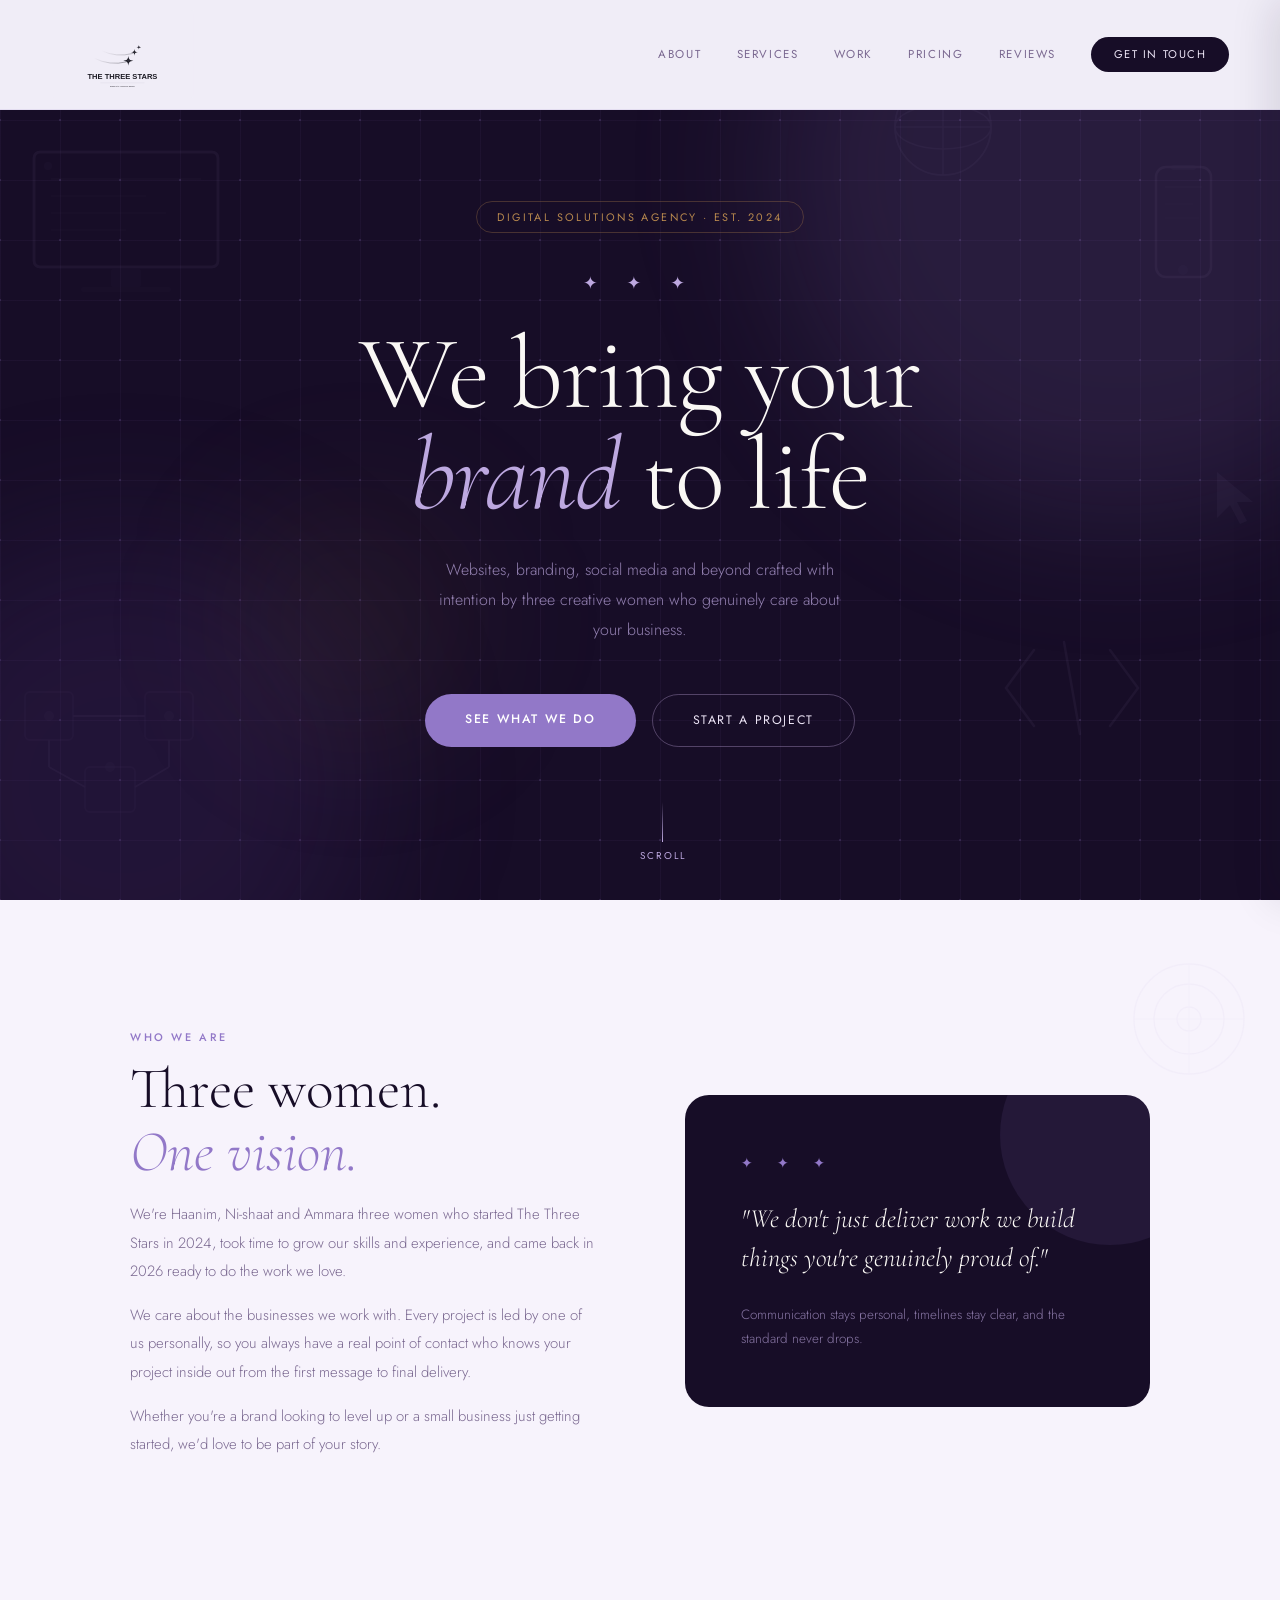
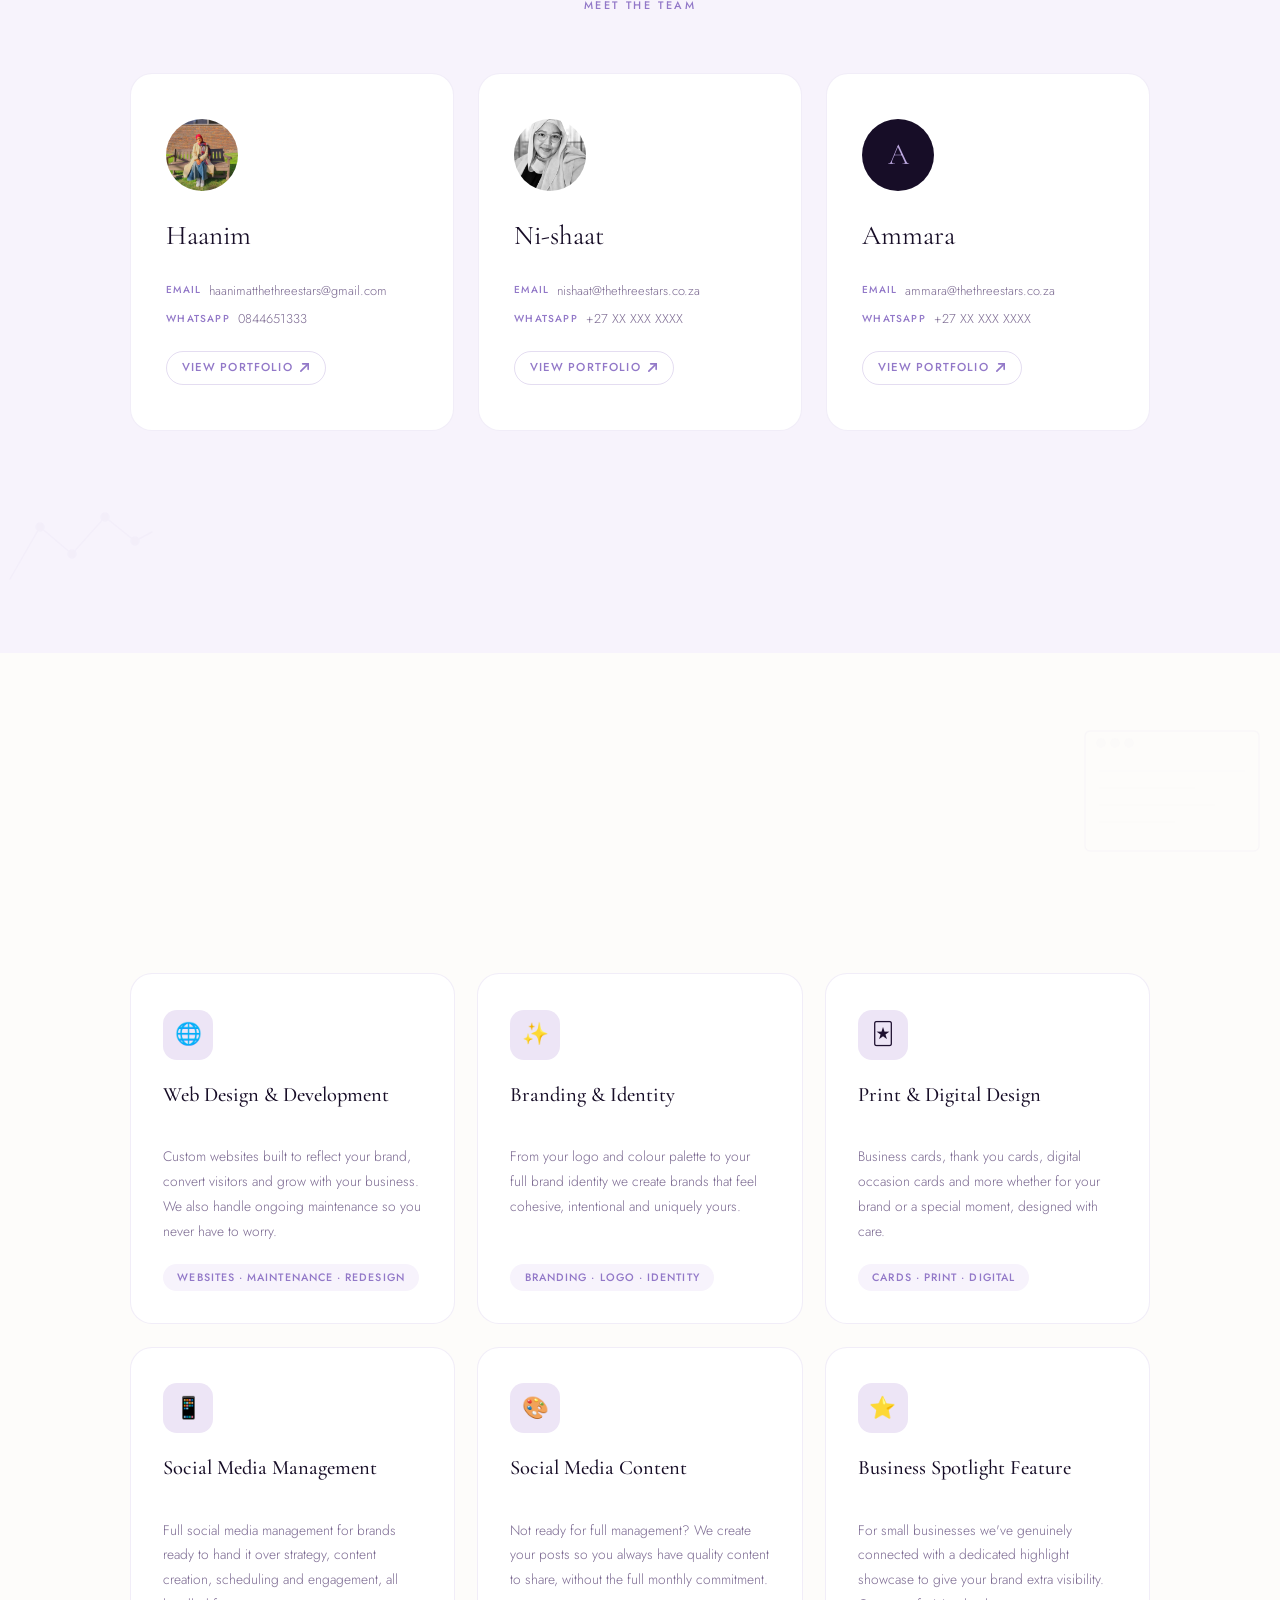
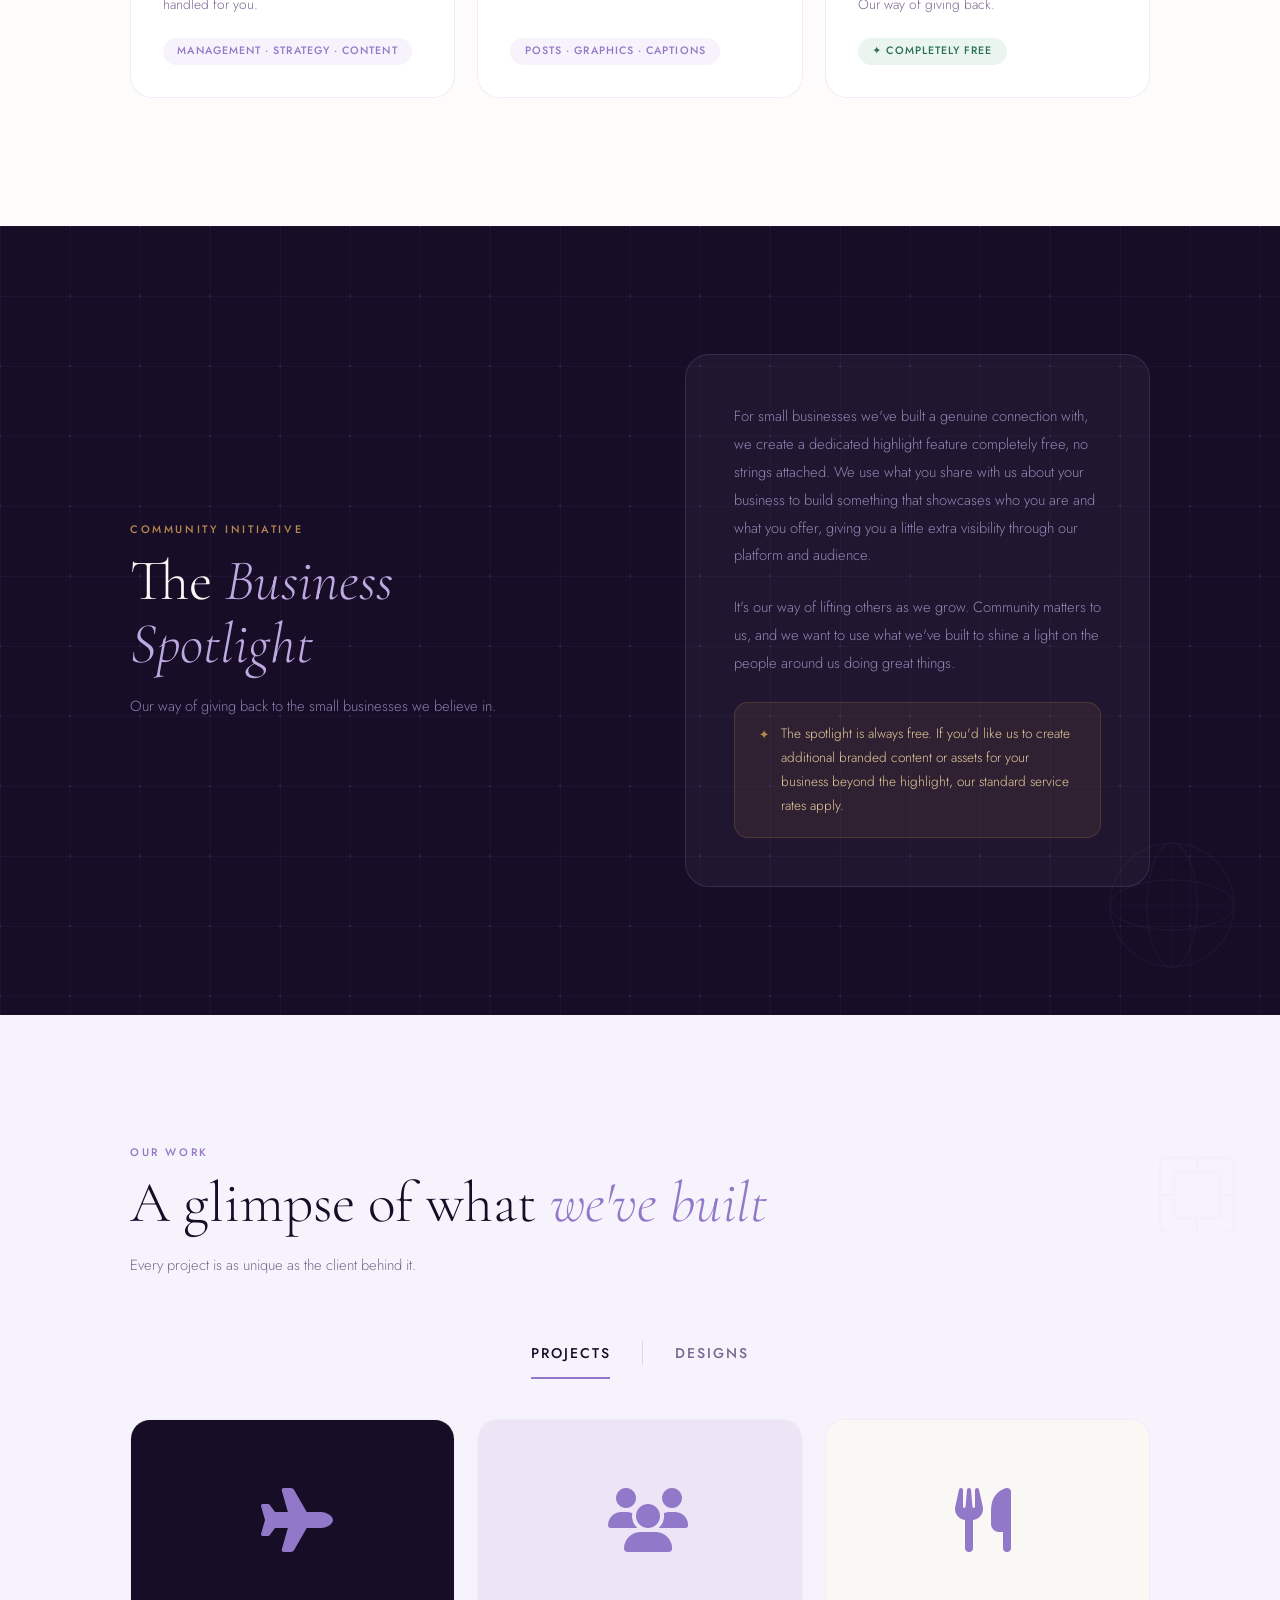
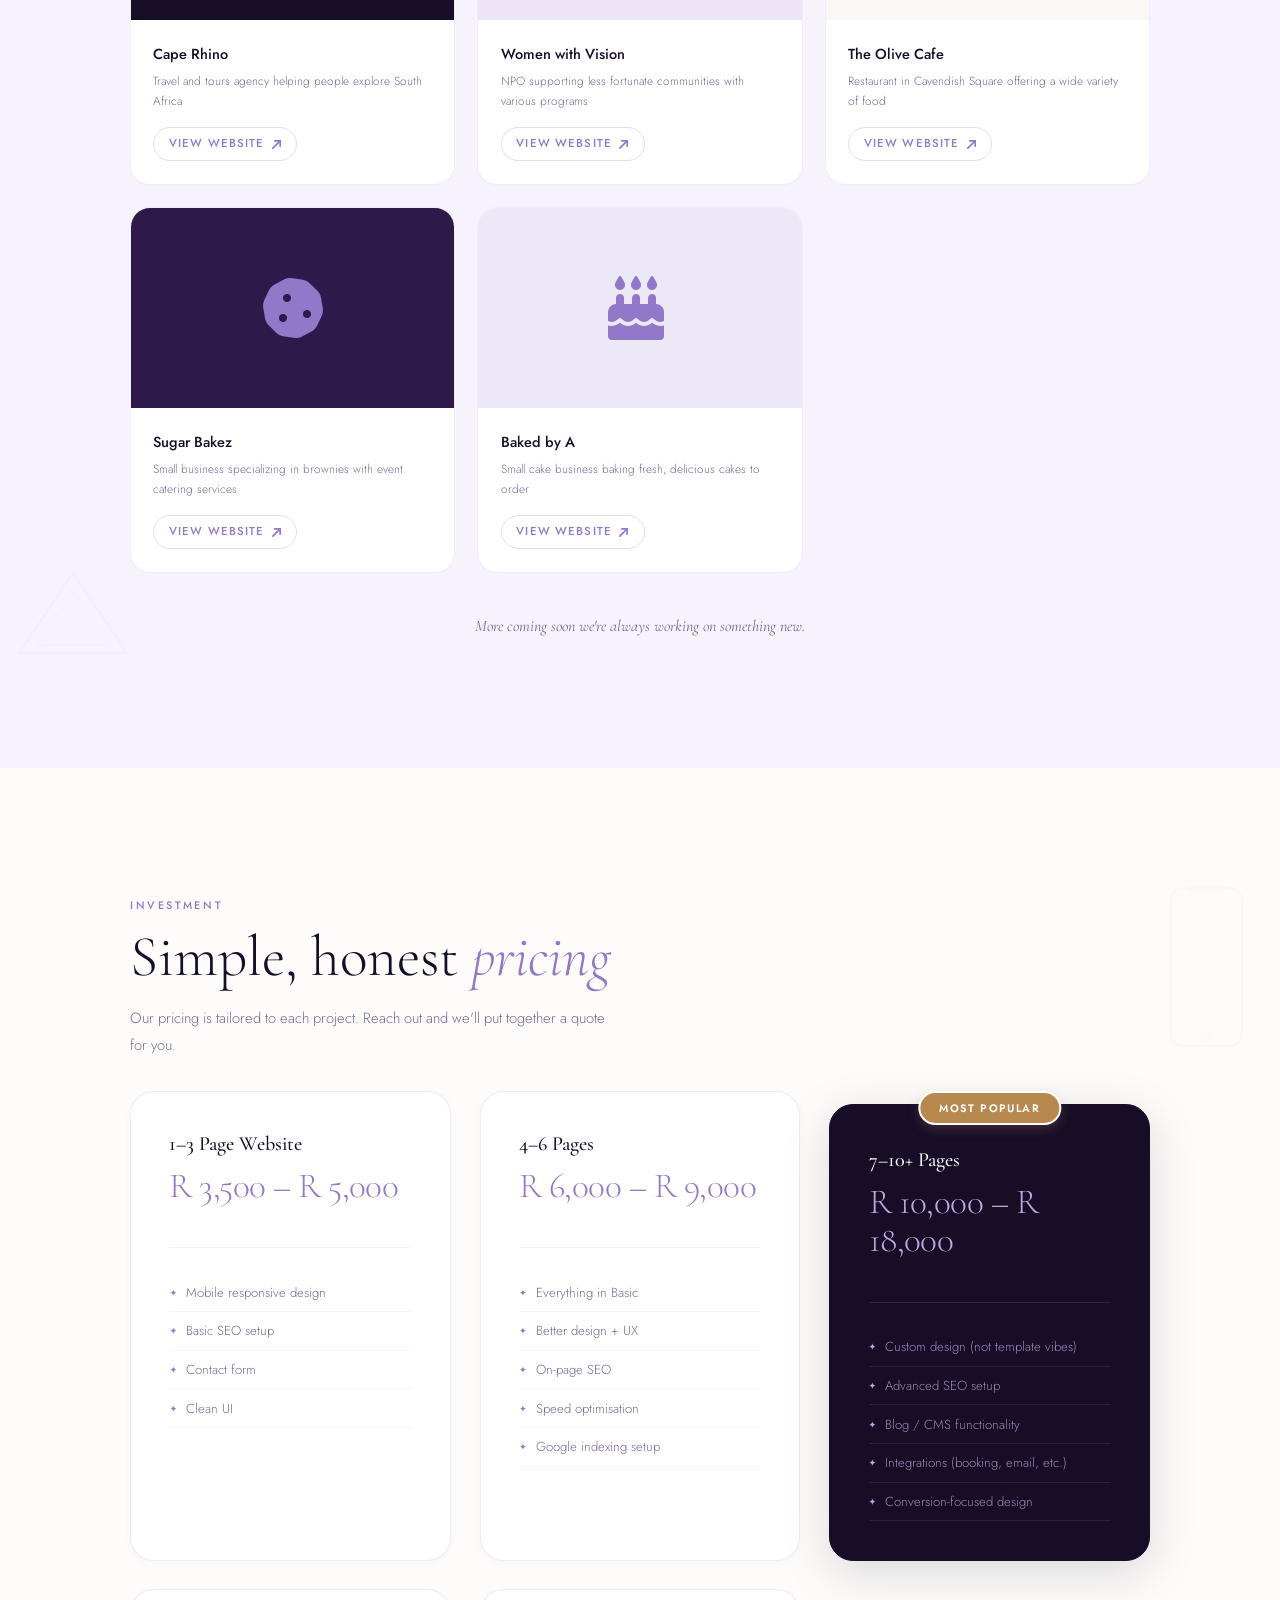
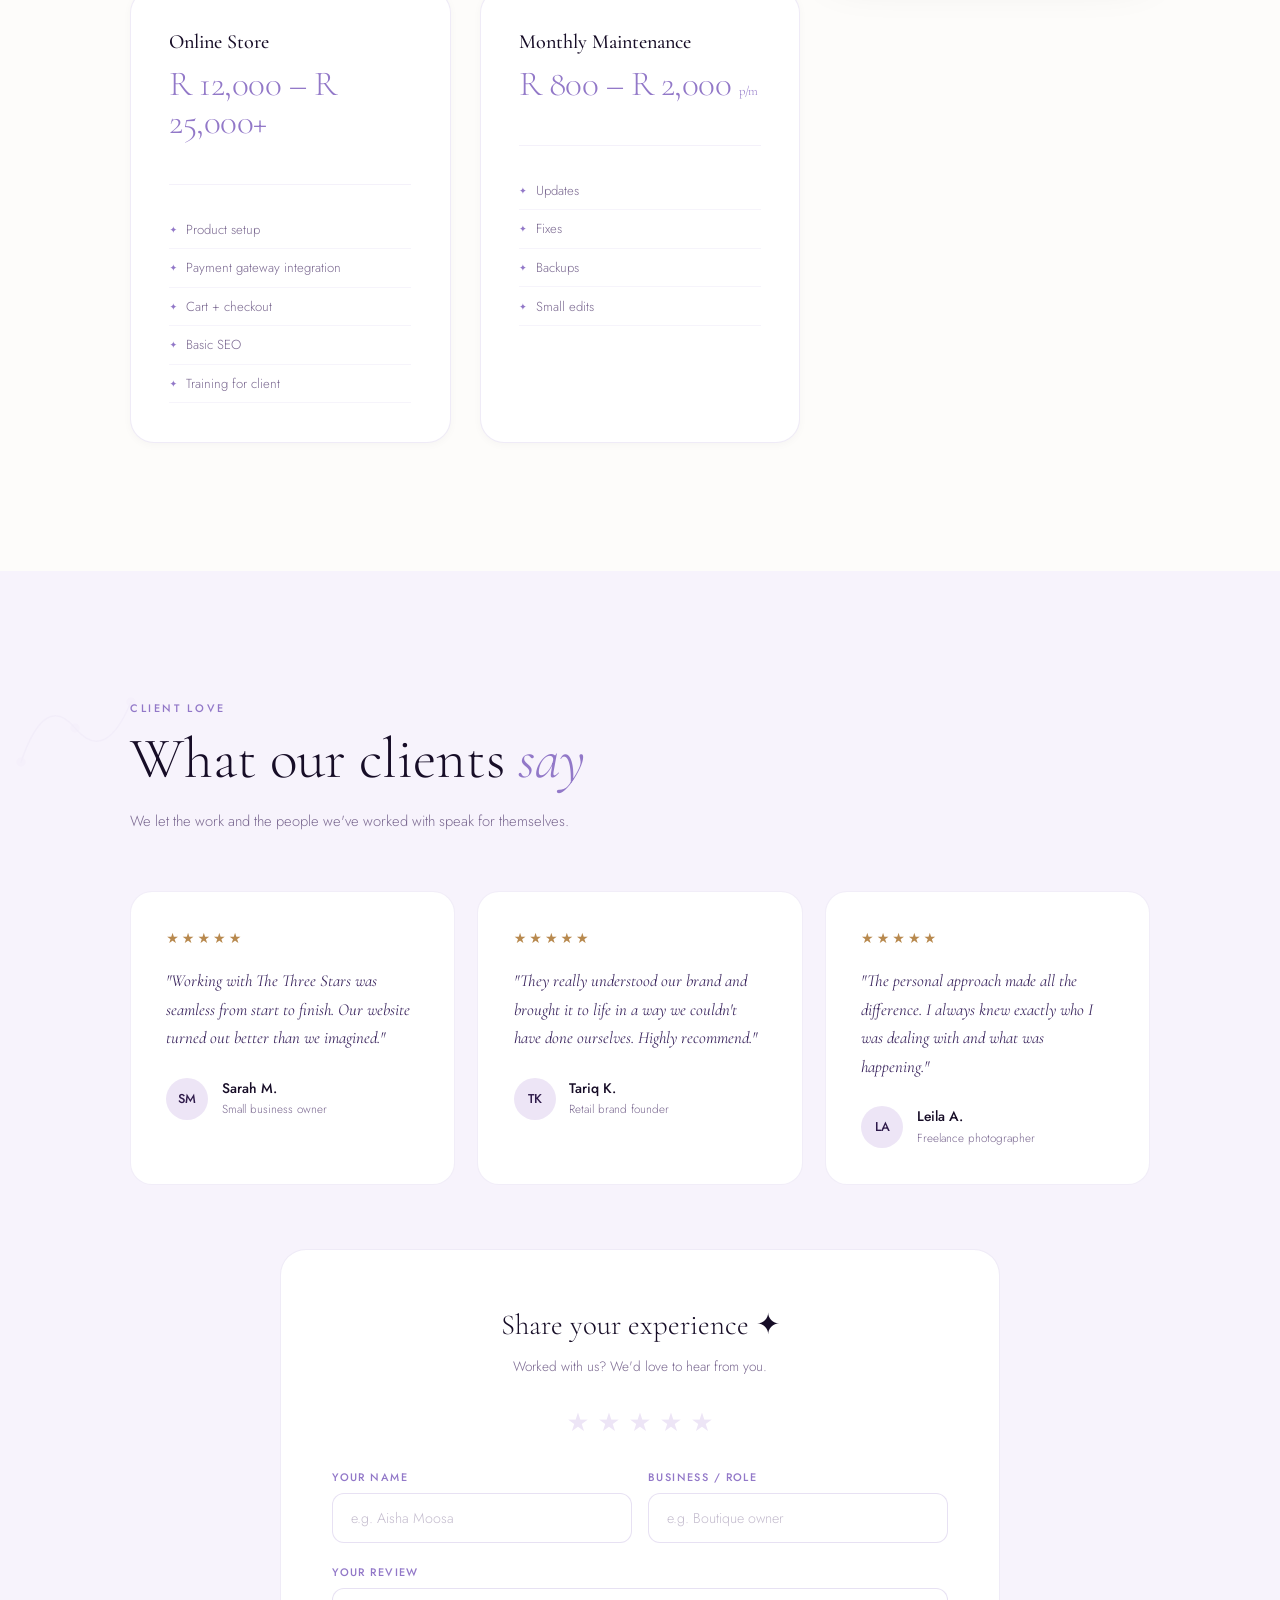
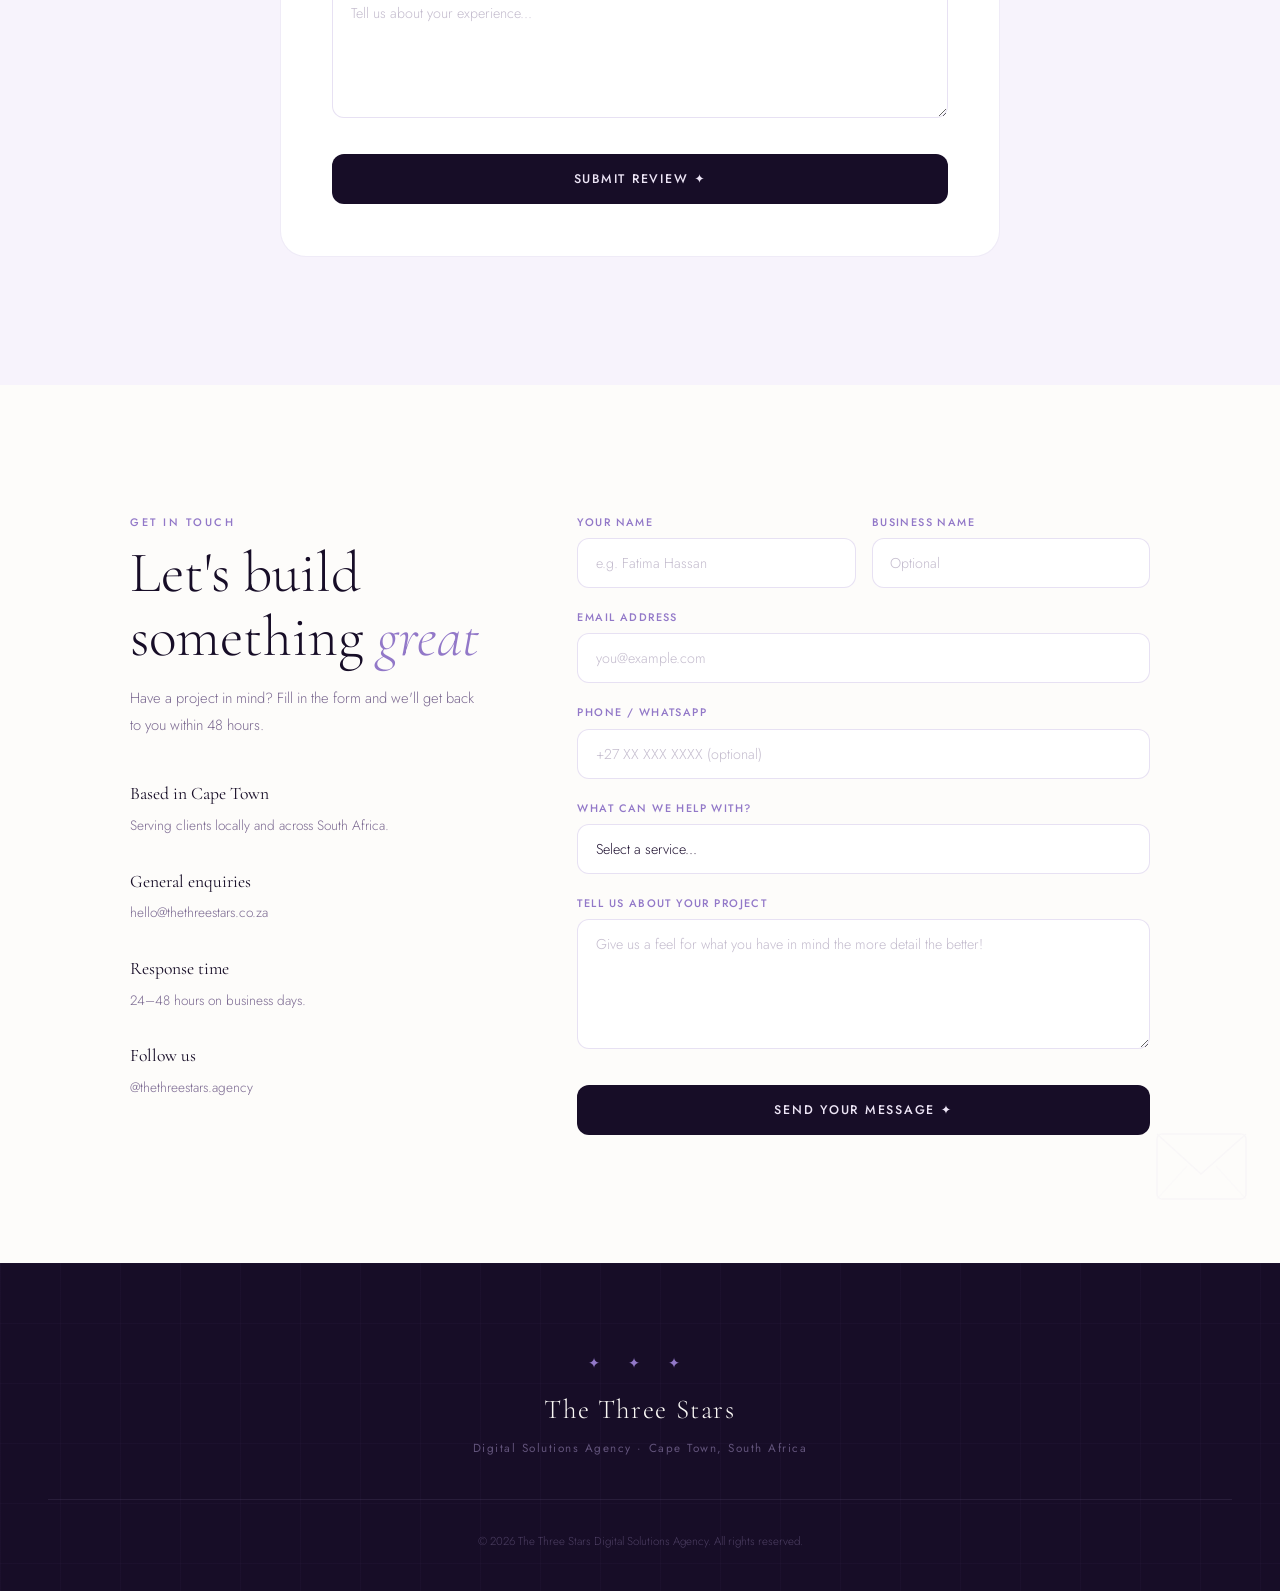
==== index.html @ ff983aab "pricing" ====
<!DOCTYPE html>
<html lang="en">
<head>
<meta charset="UTF-8">
<meta name="viewport" content="width=device-width, initial-scale=1.0">
<title>The Three Stars – Digital Solutions Agency</title>
<link href="https://fonts.googleapis.com/css2?family=Cormorant+Garamond:ital,wght@0,300;0,400;0,500;0,600;1,300;1,400;1,500&family=Jost:wght@300;400;500&display=swap" rel="stylesheet">
<link rel="stylesheet" href="https://cdnjs.cloudflare.com/ajax/libs/font-awesome/6.4.0/css/all.min.css">
<link rel="stylesheet" href="https://cdnjs.cloudflare.com/ajax/libs/font-awesome/6.4.0/css/all.min.css">
<style>
*,*::before,*::after{box-sizing:border-box;margin:0;padding:0}
:root{
  --plum:#170D27;--plum-mid:#2E1A4A;--plum-soft:#4A2E72;
  --lav:#9278C8;--lav-lt:#BDA8E0;--lav-pale:#EDE5F6;
  --blush:#F7F3FC;--cream:#FAF8F5;--off:#FDFCFA;
  --gold:#B8894E;--gold-lt:#E2C99A;
  --td:#1E1030;--tm:#3D2860;--tmuted:#7A6890;
  --fd:'Cormorant Garamond',Georgia,serif;
  --fb:'Jost',system-ui,sans-serif;
  --ease:cubic-bezier(0.22,1,0.36,1);
}
html{scroll-behavior:smooth}
body{font-family:var(--fb);background:var(--off);color:var(--td);line-height:1.7;overflow-x:hidden;font-size:16px}
a{text-decoration:none;color:inherit}
button{cursor:pointer;font-family:var(--fb)}
ul{list-style:none}
::-webkit-scrollbar{width:5px}
::-webkit-scrollbar-track{background:var(--blush)}
::-webkit-scrollbar-thumb{background:var(--lav-lt);border-radius:99px}

/* CURSOR */
.cstar{position:fixed;pointer-events:none;z-index:9999;color:var(--lav);animation:csFade .9s var(--ease) forwards;transform:translate(-50%,-50%);line-height:1;user-select:none}
@keyframes csFade{0%{opacity:1;transform:translate(-50%,-50%) scale(1)}100%{opacity:0;transform:translate(-50%,-140%) scale(.2)}}

/* NAV */
nav{position:fixed;top:0;left:0;right:0;z-index:600;height:110px;display:flex;align-items:center;justify-content:space-between;padding:0 clamp(1.2rem,4vw,3.5rem);background:#f0edf7;backdrop-filter:blur(18px);-webkit-backdrop-filter:blur(18px);border-bottom:1px solid rgba(146,120,200,.14);transition:background .35s,box-shadow .35s}
nav.scrolled{background:#f0edf7;box-shadow:0 1px 30px rgba(23,13,39,.08)}
.nav-logo{font-family:var(--fd);font-size:1.2rem;font-weight:600;color:var(--plum);letter-spacing:.05em;display:flex;align-items:center;justify-content:center;gap:9px;white-space:nowrap}.nav-logo img{height:90px;width:auto;display:block}
.logo-stars{color:var(--lav);font-size:.75rem;letter-spacing:6px}
.nav-links{display:flex;align-items:center;gap:2.2rem}
.nav-links a{font-size:.72rem;font-weight:400;letter-spacing:.14em;text-transform:uppercase;color:var(--tmuted);transition:color .2s;white-space:nowrap}
.nav-links a:hover{color:var(--plum)}
.nav-cta{background:var(--plum);color:var(--lav-pale)!important;padding:.52rem 1.4rem;border-radius:100px;font-size:.7rem!important;letter-spacing:.14em!important;transition:background .2s,transform .15s!important}
.nav-cta:hover{background:var(--plum-soft)!important;transform:translateY(-1px)}
.hamburger{display:none;flex-direction:column;gap:5px;background:none;border:none;padding:6px;z-index:700}
.hamburger span{display:block;width:22px;height:1.5px;background:var(--plum);transition:transform .3s,opacity .3s;border-radius:2px}
.hamburger.open span:nth-child(1){transform:translateY(6.5px) rotate(45deg)}
.hamburger.open span:nth-child(2){opacity:0}
.hamburger.open span:nth-child(3){transform:translateY(-6.5px) rotate(-45deg)}
.drawer-overlay{position:fixed;inset:0;z-index:640;background:rgba(23,13,39,.4);opacity:0;pointer-events:none;transition:opacity .35s;backdrop-filter:blur(3px)}
.drawer-overlay.open{opacity:1;pointer-events:all}
.mobile-drawer{position:fixed;top:0;right:0;bottom:0;width:min(300px,80vw);background:#f0edf7;border-left:1px solid rgba(146,120,200,.15);z-index:650;padding:5.5rem 2rem 2rem;transform:translateX(100%);transition:transform .4s var(--ease);display:flex;flex-direction:column;box-shadow:-8px 0 40px rgba(23,13,39,.12)}
.mobile-drawer.open{transform:translateX(0)}
.mobile-drawer a{display:block;padding:1rem 0;border-bottom:1px solid rgba(146,120,200,.1);font-size:.88rem;letter-spacing:.1em;color:var(--tm);text-transform:uppercase;transition:color .2s,padding-left .2s}
.mobile-drawer a:hover{color:var(--lav);padding-left:6px}
.mobile-drawer a.m-cta{border:none;margin-top:1.5rem;text-align:center;background:var(--plum);color:var(--lav-pale);border-radius:100px;padding:.85rem 1rem;transition:background .2s}
.mobile-drawer a.m-cta:hover{background:var(--plum-soft);padding-left:0}

/* UTILS */
.wrap{max-width:1100px;margin:0 auto;padding:0 clamp(1.2rem,5vw,2.5rem)}
.section{padding:clamp(5rem,10vw,9rem) 0;position:relative}
.label{display:block;font-size:.68rem;letter-spacing:.24em;text-transform:uppercase;color:var(--lav);font-weight:500;margin-bottom:.7rem}
.title{font-family:var(--fd);font-size:clamp(2rem,4.5vw,3.6rem);font-weight:300;color:var(--plum);line-height:1.1;margin-bottom:1rem}
.title em{font-style:italic;color:var(--lav)}
.subtitle{font-size:.92rem;color:var(--tmuted);max-width:480px;line-height:1.85;font-weight:300}
.btn-primary{display:inline-block;background:var(--lav);color:white;padding:.95rem 2.5rem;border-radius:100px;font-size:.77rem;letter-spacing:.13em;text-transform:uppercase;font-weight:500;border:none;transition:background .2s,transform .15s,box-shadow .2s}
.btn-primary:hover{background:var(--plum-soft);transform:translateY(-2px);box-shadow:0 10px 28px rgba(146,120,200,.3)}
.btn-ghost{display:inline-block;border:1px solid rgba(196,168,224,.35);color:var(--lav-pale);padding:.95rem 2.5rem;border-radius:100px;font-size:.77rem;letter-spacing:.13em;text-transform:uppercase;font-weight:400;transition:border-color .2s,background .2s}
.btn-ghost:hover{border-color:var(--lav);background:rgba(146,120,200,.12)}

/* REVEAL */
.r{opacity:0;transform:translateY(30px);transition:opacity .8s var(--ease),transform .8s var(--ease)}
.r.on{opacity:1;transform:none}
.rd1{transition-delay:.08s}.rd2{transition-delay:.16s}.rd3{transition-delay:.24s}
.rd4{transition-delay:.32s}.rd5{transition-delay:.4s}.rd6{transition-delay:.48s}

/* TECH BG */
.tech-bg{position:absolute;inset:0;pointer-events:none;overflow:hidden;z-index:0}
.tech-bg svg{position:absolute}

/* HERO */
.hero{min-height:100svh;background:var(--plum);display:flex;align-items:center;justify-content:center;text-align:center;padding:clamp(7rem,14vw,10rem) clamp(1.2rem,5vw,2.5rem) clamp(5rem,10vw,7rem);position:relative;overflow:hidden}
.hero-grid{position:absolute;inset:0;background-image:linear-gradient(rgba(146,120,200,.055) 1px,transparent 1px),linear-gradient(90deg,rgba(146,120,200,.055) 1px,transparent 1px);background-size:60px 60px;animation:gDrift 22s linear infinite}
@keyframes gDrift{0%{background-position:0 0}100%{background-position:60px 60px}}
.hero-dots{position:absolute;inset:0;background-image:radial-gradient(circle,rgba(146,120,200,.18) 1.2px,transparent 1.2px);background-size:60px 60px;background-position:30px 30px}
.orb{position:absolute;border-radius:50%;pointer-events:none;filter:blur(70px)}
.orb-a{width:55vw;height:55vw;max-width:700px;max-height:700px;top:-20%;right:-15%;background:rgba(146,120,200,.14)}
.orb-b{width:40vw;height:40vw;max-width:500px;max-height:500px;bottom:-15%;left:-10%;background:rgba(74,46,114,.22)}
.orb-c{width:20vw;height:20vw;max-width:250px;max-height:250px;top:55%;left:18%;background:rgba(184,137,78,.07)}
.hero-tech{position:absolute;inset:0;pointer-events:none;overflow:hidden}
.hero-tech svg{position:absolute}
.hero-content{position:relative;z-index:2;max-width:760px}
.hero-badge{display:inline-flex;align-items:center;gap:8px;font-size:.68rem;letter-spacing:.22em;text-transform:uppercase;color:var(--gold);border:1px solid rgba(184,137,78,.3);padding:.38rem 1.3rem;border-radius:100px;margin-bottom:2.2rem;animation:fadeUp 1s var(--ease) both}
.hero-stars{font-size:1.1rem;letter-spacing:12px;color:var(--lav-lt);display:block;margin-bottom:1.6rem;animation:fadeUp 1s .1s var(--ease) both}
.hero-h1{font-family:var(--fd);font-size:clamp(3.4rem,9vw,6.5rem);font-weight:300;line-height:.97;color:var(--cream);letter-spacing:-.015em;margin-bottom:1.8rem;animation:fadeUp 1s .2s var(--ease) both}
.hero-h1 em{font-style:italic;color:var(--lav-lt)}
.hero-p{font-size:clamp(.9rem,1.5vw,1rem);color:rgba(189,168,224,.75);max-width:430px;margin:0 auto 3rem;line-height:1.9;font-weight:300;animation:fadeUp 1s .3s var(--ease) both}
.hero-btns{display:flex;gap:1rem;justify-content:center;flex-wrap:wrap;animation:fadeUp 1s .4s var(--ease) both}
.scroll-hint{position:absolute;bottom:2.2rem;left:50%;transform:translateX(-50%);display:flex;flex-direction:column;align-items:center;gap:6px;color:var(--lav-lt);opacity:.38;font-size:.62rem;letter-spacing:.2em;text-transform:uppercase;animation:fadeUp 1.2s 1s var(--ease) both}
.scroll-line{width:1px;height:40px;background:linear-gradient(to bottom,transparent,var(--lav-lt));animation:pulse 2.2s 1.5s infinite}
@keyframes pulse{0%,100%{opacity:.4}50%{opacity:1}}
@keyframes fadeUp{from{opacity:0;transform:translateY(20px)}to{opacity:1;transform:none}}

/* ABOUT */
.about-section{background:var(--blush);overflow:hidden}
.about-intro-grid{display:grid;grid-template-columns:1fr 1fr;gap:clamp(3rem,7vw,6rem);align-items:center;margin-bottom:clamp(5rem,9vw,8rem)}
.about-body{font-size:.93rem;color:var(--tmuted);line-height:1.9;font-weight:300;margin-bottom:1rem}
.about-right{background:var(--plum);border-radius:24px;padding:clamp(2.2rem,5vw,3.5rem);position:relative;overflow:hidden}
.about-right::after{content:'';position:absolute;top:-70px;right:-70px;width:220px;height:220px;border-radius:50%;background:rgba(146,120,200,.1)}
.about-quote{font-family:var(--fd);font-size:clamp(1.35rem,2.5vw,1.65rem);font-weight:300;font-style:italic;color:var(--cream);line-height:1.5;margin-bottom:1.5rem;position:relative;z-index:1}
.about-quote-sub{font-size:.84rem;color:rgba(189,168,224,.68);font-weight:300;line-height:1.8;z-index:1;position:relative}
.about-star-mark{font-size:.9rem;letter-spacing:10px;color:var(--lav);display:block;margin-bottom:1.5rem;z-index:1;position:relative}

/* TEAM */
.team-label-row{text-align:center;margin-bottom:3rem}
.team-grid{display:grid;grid-template-columns:repeat(3,1fr);gap:1.5rem}
.team-card{background:white;border:1px solid rgba(146,120,200,.13);border-radius:22px;padding:clamp(1.8rem,4vw,2.8rem) clamp(1.5rem,3vw,2.2rem);display:flex;flex-direction:column;transition:transform .28s var(--ease),border-color .28s,box-shadow .28s;position:relative;overflow:hidden}
.team-card::before{content:'';position:absolute;bottom:0;left:0;right:0;height:3px;background:linear-gradient(90deg,var(--lav),var(--plum-soft));transform:scaleX(0);transform-origin:left;transition:transform .35s var(--ease)}
.team-card:hover{transform:translateY(-6px);border-color:rgba(146,120,200,.28);box-shadow:0 16px 50px rgba(23,13,39,.1)}
.team-card:hover::before{transform:scaleX(1)}
.team-avatar{width:72px;height:72px;border-radius:50%;background:var(--plum);display:flex;align-items:center;justify-content:center;font-family:var(--fd);font-size:1.9rem;font-weight:300;color:var(--lav-lt);margin-bottom:1.4rem;position:relative;flex-shrink:0;overflow:hidden}
.team-avatar img{width:100%;height:100%;object-fit:cover}
.team-avatar::after{content:'';position:absolute;inset:-5px;border-radius:50%;border:1px solid rgba(146,120,200,.22);transition:border-color .3s}
.team-card:hover .team-avatar::after{border-color:rgba(146,120,200,.55)}
.team-name{font-family:var(--fd);font-size:1.7rem;font-weight:400;color:var(--plum);margin-bottom:1.4rem}
.team-contacts{display:flex;flex-direction:column;gap:.65rem;margin-bottom:1.4rem}
.tc-row{display:flex;align-items:flex-start;gap:.5rem;font-size:.8rem;font-weight:300;color:var(--tmuted);line-height:1.4}
.tc-label{font-size:.63rem;letter-spacing:.12em;text-transform:uppercase;color:var(--lav);font-weight:500;white-space:nowrap;padding-top:.08rem;flex-shrink:0}
.portfolio-link{display:inline-flex;align-items:center;gap:.4rem;font-size:.72rem;letter-spacing:.1em;text-transform:uppercase;color:var(--lav);font-weight:500;border:1px solid rgba(146,120,200,.25);padding:.4rem .9rem;border-radius:100px;transition:background .2s,border-color .2s,color .2s;margin-top:auto;width:fit-content}
.port-info .portfolio-link{margin-top:auto;align-self:flex-start}
.portfolio-link:hover{background:var(--lav);color:white;border-color:var(--lav)}
.portfolio-link svg{width:11px;height:11px;flex-shrink:0}
.team-reach-note{max-width:600px;margin:2.5rem auto 0;text-align:center;font-family:var(--fd);font-style:italic;font-size:1rem;color:var(--tmuted);line-height:1.7}

/* SERVICES */
.services-section{background:var(--off)}
.services-grid{display:grid;grid-template-columns:repeat(3,1fr);gap:1.4rem}
.svc-card{background:white;border:1px solid rgba(146,120,200,.13);border-radius:22px;padding:2.2rem 2rem 2rem;display:flex;flex-direction:column;transition:transform .28s var(--ease),border-color .28s,box-shadow .28s;position:relative;overflow:hidden}
.svc-card::after{content:'';position:absolute;top:0;left:0;right:0;height:3px;background:linear-gradient(90deg,var(--lav),var(--plum-soft));transform:scaleX(0);transform-origin:left;transition:transform .3s var(--ease)}
.svc-card:hover{transform:translateY(-6px);border-color:rgba(146,120,200,.3);box-shadow:0 14px 46px rgba(23,13,39,.09)}
.svc-card:hover::after{transform:scaleX(1)}
.svc-icon{width:50px;height:50px;border-radius:14px;background:var(--lav-pale);display:flex;align-items:center;justify-content:center;font-size:1.35rem;margin-bottom:1.4rem;transition:background .25s;flex-shrink:0}
.svc-card:hover .svc-icon{background:var(--plum)}
/* Fixed-height heading area so all titles align */
.svc-title{font-family:var(--fd);font-size:1.28rem;font-weight:500;color:var(--plum);line-height:1.25;min-height:3.2rem;margin-bottom:.7rem;display:flex;align-items:flex-start}
.svc-body{font-size:.86rem;color:var(--tmuted);line-height:1.8;font-weight:300;flex:1;margin-bottom:1.3rem}
.svc-tag{display:inline-block;background:var(--blush);color:var(--lav);font-size:.67rem;letter-spacing:.1em;text-transform:uppercase;padding:.28rem .9rem;border-radius:100px;font-weight:500;align-self:flex-start}
.svc-tag.free{background:#EAF5EF;color:#2A7050}

/* COMMUNITY */
.community-section{background:var(--plum);padding:clamp(5rem,10vw,9rem) 0;position:relative;overflow:hidden}
.comm-bg-grid{position:absolute;inset:0;pointer-events:none;background-image:linear-gradient(rgba(146,120,200,.05) 1px,transparent 1px),linear-gradient(90deg,rgba(146,120,200,.05) 1px,transparent 1px);background-size:70px 70px}
.comm-bg-dots{position:absolute;inset:0;pointer-events:none;background-image:radial-gradient(circle,rgba(146,120,200,.15) 1px,transparent 1px);background-size:70px 70px;background-position:35px 35px}
.comm-inner{position:relative;z-index:1;display:grid;grid-template-columns:1fr 1fr;gap:clamp(3rem,7vw,6rem);align-items:center}
.comm-left .label{color:var(--gold)}
.comm-left .title{color:var(--cream)}
.comm-left .title em{color:var(--lav-lt)}
.comm-left .subtitle{color:rgba(189,168,224,.72);max-width:100%}
.comm-right{background:rgba(255,255,255,.04);border:1px solid rgba(189,168,224,.15);border-radius:24px;padding:clamp(2rem,4vw,3rem)}
.comm-body{font-size:.92rem;color:rgba(189,168,224,.75);line-height:1.9;font-weight:300;margin-bottom:1.5rem}
.comm-note{background:rgba(184,137,78,.1);border:1px solid rgba(184,137,78,.22);border-radius:14px;padding:1.2rem 1.5rem;font-size:.85rem;color:var(--gold-lt);font-weight:300;line-height:1.75;display:flex;gap:.7rem;align-items:flex-start}
.comm-note-star{color:var(--gold);font-size:.8rem;margin-top:.1rem;flex-shrink:0}

/* PORTFOLIO */
.portfolio-section{background:var(--blush)}
.port-filter{display:flex;justify-content:center;gap:2rem;margin-bottom:3rem;align-items:center}
.port-filter-btn{background:none;border:none;font-size:.88rem;letter-spacing:.14em;text-transform:uppercase;color:var(--tmuted);font-weight:500;cursor:pointer;padding:.5rem 0;position:relative;transition:color .25s}
.port-filter-btn::after{content:'';position:absolute;bottom:-8px;left:0;right:0;height:2px;background:var(--lav);transform:scaleX(0);transition:transform .25s var(--ease)}
.port-filter-btn.active{color:var(--plum)}
.port-filter-btn.active::after{transform:scaleX(1)}
.port-filter-divider{width:1px;height:24px;background:rgba(146,120,200,.25)}
.portfolio-grid{display:grid;grid-template-columns:repeat(3,1fr);gap:1.4rem}
.port-card{border-radius:20px;overflow:hidden;border:1px solid rgba(146,120,200,.13);background:white;cursor:pointer;transition:transform .28s var(--ease),box-shadow .28s;display:flex;flex-direction:column;height:100%}
.port-card:hover{transform:translateY(-7px);box-shadow:0 18px 54px rgba(23,13,39,.12)}
.port-thumb{height:clamp(150px,18vw,200px);display:flex;align-items:center;justify-content:center;font-size:clamp(1.8rem,3vw,2.4rem);letter-spacing:6px;position:relative;overflow:hidden}
.port-icon{width:clamp(48px,8vw,64px);height:clamp(48px,8vw,64px);color:var(--lav);transition:color .3s;font-size:clamp(48px,8vw,64px)}
.port-card:hover .port-icon{color:var(--plum)}
.port-overlay{position:absolute;inset:0;background:rgba(23,13,39,0);display:flex;align-items:center;justify-content:center;transition:background .3s}
.port-card:hover .port-overlay{background:rgba(23,13,39,.32)}
.port-overlay span{font-size:.72rem;letter-spacing:.1em;text-transform:uppercase;color:var(--lav);font-weight:500;border:1px solid rgba(146,120,200,.25);padding:.4rem .9rem;border-radius:100px;opacity:1;transform:none;transition:background .2s,border-color .2s,color .2s;display:inline-flex;align-items:center;gap:.4rem}
.port-overlay span svg{width:11px;height:11px;flex-shrink:0}
.port-card:hover .port-overlay span{background:var(--lav);color:white;border-color:var(--lav)}
.tc-a{background:var(--plum);color:var(--lav-lt)}
.tc-b{background:var(--lav-pale);color:var(--plum-mid)}
.tc-c{background:var(--cream);color:var(--plum)}
.tc-d{background:var(--plum-mid);color:var(--lav-pale)}
.tc-e{background:#EDE8F8;color:var(--plum-mid)}
.tc-f{background:#F5EBD8;color:#6A4A20}
.port-info{padding:1.4rem;display:flex;flex-direction:column;flex:1}
.port-info h4{font-size:.91rem;font-weight:500;color:var(--plum);margin-bottom:.22rem}
.port-info span{font-size:.74rem;color:var(--tmuted);font-weight:300;margin-bottom:1rem}
.port-more{text-align:center;margin-top:2.5rem;font-family:var(--fd);font-style:italic;font-size:1rem;color:var(--tmuted)}
.port-card-design{border-radius:20px;overflow:hidden;border:1px solid rgba(146,120,200,.13);background:white;cursor:pointer;transition:transform .28s var(--ease),box-shadow .28s;height:clamp(150px,18vw,200px)}
.port-card-design:hover{transform:translateY(-7px);box-shadow:0 18px 54px rgba(23,13,39,.12)}
.port-card-design img{width:100%;height:100%;object-fit:cover;display:block}

/* DESIGN LIGHTBOX */
.design-lightbox{position:fixed;inset:0;background:rgba(23,13,39,.92);z-index:1000;display:flex;align-items:center;justify-content:center;opacity:0;pointer-events:none;transition:opacity .3s;backdrop-filter:blur(4px)}
.design-lightbox.active{opacity:1;pointer-events:all}
.lightbox-content{position:relative;max-width:90vw;max-height:90vh;display:flex;align-items:center;justify-content:center}
.lightbox-img{max-width:100%;max-height:90vh;object-fit:contain;border-radius:12px}
.lightbox-close{position:absolute;top:20px;right:20px;width:50px;height:50px;background:rgba(0,0,0,.4);border:2px solid rgba(255,255,255,.9);border-radius:50%;display:flex;align-items:center;justify-content:center;cursor:pointer;transition:background .2s,border-color .2s;color:white;font-size:32px;font-weight:300;text-shadow:0 0 4px rgba(0,0,0,.8)}
.lightbox-close:hover{background:rgba(0,0,0,.6);border-color:white}
.lightbox-nav{position:absolute;top:50%;transform:translateY(-50%);width:60px;height:60px;background:rgba(0,0,0,.4);border:2px solid rgba(255,255,255,.9);border-radius:50%;display:flex;align-items:center;justify-content:center;cursor:pointer;transition:background .2s,border-color .2s;color:white;font-size:28px;font-weight:300;text-shadow:0 0 4px rgba(0,0,0,.8)}
.lightbox-nav:hover{background:rgba(0,0,0,.6);border-color:white}
.lightbox-prev{left:20px}
.lightbox-next{right:20px}
.design-img{cursor:pointer;transition:transform .2s}

/* PRICING */
.pricing-section{background:var(--off)}
.pricing-note{display:inline-flex;align-items:center;gap:.6rem;background:var(--blush);border:1px solid rgba(146,120,200,.18);border-radius:12px;padding:.9rem 1.6rem;font-size:.84rem;color:var(--tm);font-weight:300;margin-bottom:3rem}
.pricing-grid{display:grid;grid-template-columns:repeat(3,1fr);gap:1.8rem;align-items:stretch}
.pr-card{background:white;border:1.5px solid rgba(146,120,200,.15);border-radius:24px;padding:2.4rem;display:flex;flex-direction:column;transition:transform .24s,border-color .24s,box-shadow .24s;box-shadow:0 2px 8px rgba(23,13,39,.03)}
.pr-card:hover{transform:translateY(-6px);border-color:rgba(146,120,200,.35);box-shadow:0 12px 40px rgba(23,13,39,.1)}
.pr-card.feat{background:var(--plum);border-color:var(--plum);box-shadow:0 12px 48px rgba(23,13,39,.15);position:relative;margin-top:.8rem}
.pr-card.feat .pr-name{color:var(--cream);margin-top:.2rem}
.pr-card.feat .pr-amt{color:var(--lav-lt)}
.pr-card.feat .pr-sub{color:rgba(189,168,224,.6)}
.pr-card.feat .pr-items{border-top-color:rgba(189,168,224,.15)}
.pr-card.feat .pr-item{color:rgba(189,168,224,.8);border-color:rgba(189,168,224,.12)}
.pr-card.feat .pr-item::before{color:var(--lav-lt)}
.feat-badge{display:inline-flex;align-items:center;justify-content:center;background:var(--gold);color:white;font-size:.68rem;letter-spacing:.13em;text-transform:uppercase;padding:.35rem 1.2rem;border-radius:100px;font-weight:600;position:absolute;top:-14px;left:50%;transform:translateX(-50%);box-shadow:0 4px 12px rgba(184,137,78,.25);border:2px solid white;z-index:10}
.pr-name{font-family:var(--fd);font-size:1.26rem;font-weight:500;color:var(--plum);margin-bottom:.6rem;line-height:1.3}
.pr-amt{font-family:var(--fd);font-size:2.2rem;font-weight:300;color:var(--lav);line-height:1.1;margin-bottom:1rem;letter-spacing:-.015em}
.pr-sub{font-size:.72rem;color:var(--tmuted);font-weight:300;display:block;margin-bottom:1.4rem}
.pr-items{list-style:none;margin-top:1.6rem;padding-top:1.6rem;border-top:1px solid rgba(146,120,200,.1)}
.pr-item{font-size:.82rem;color:var(--tmuted);padding:.52rem 0;border-bottom:1px solid rgba(146,120,200,.08);display:flex;align-items:flex-start;gap:.55rem;font-weight:300;line-height:1.6}
.pr-item::before{content:'✦';color:var(--lav);font-size:.58rem;margin-top:.25rem;flex-shrink:0}

/* REVIEWS */
.reviews-section{background:var(--blush)}
.reviews-grid{display:grid;grid-template-columns:repeat(3,1fr);gap:1.4rem;margin-bottom:4rem}
.rv-card{background:white;border:1px solid rgba(146,120,200,.13);border-radius:22px;padding:2.2rem;transition:transform .24s var(--ease),box-shadow .24s}
.rv-card:hover{transform:translateY(-5px);box-shadow:0 12px 40px rgba(23,13,39,.08)}
.rv-stars{font-size:.88rem;letter-spacing:3px;color:var(--gold);margin-bottom:1rem}
.rv-text{font-family:var(--fd);font-size:1.05rem;font-weight:400;font-style:italic;color:var(--tm);line-height:1.7;margin-bottom:1.5rem}
.rv-author{display:flex;align-items:center;gap:.85rem}
.rv-avatar{width:42px;height:42px;border-radius:50%;background:var(--lav-pale);display:flex;align-items:center;justify-content:center;font-size:.8rem;font-weight:500;color:var(--plum-mid);flex-shrink:0}
.rv-name{font-size:.87rem;font-weight:500;color:var(--plum)}
.rv-biz{font-size:.73rem;color:var(--tmuted);font-weight:300}
.rv-form-box{max-width:720px;margin:0 auto;background:white;border:1px solid rgba(146,120,200,.15);border-radius:26px;padding:clamp(2rem,5vw,3.2rem)}
.rv-form-box h3{font-family:var(--fd);font-size:1.8rem;font-weight:300;color:var(--plum);text-align:center;margin-bottom:.3rem}
.rv-form-box>p{font-size:.85rem;color:var(--tmuted);text-align:center;font-weight:300;margin-bottom:2rem}
.star-picker{display:flex;justify-content:center;gap:8px;margin-bottom:2rem}
.sp-btn{background:none;border:none;font-size:1.6rem;color:var(--lav-pale);cursor:pointer;transition:color .15s,transform .15s;line-height:1}
.sp-btn.on{color:var(--gold)}
.sp-btn:hover{transform:scale(1.3)}

/* CONTACT */
.contact-section{background:var(--off)}
.contact-grid{display:grid;grid-template-columns:1fr 1.6fr;gap:clamp(3rem,7vw,6rem);align-items:start}
.ci-block h3{font-family:var(--fd);font-size:1.1rem;font-weight:400;color:var(--plum);margin-bottom:.3rem;margin-top:1.8rem}
.ci-block h3:first-of-type{margin-top:0}
.ci-block p{font-size:.85rem;color:var(--tmuted);font-weight:300;line-height:1.75}
.fg{margin-bottom:1.25rem}
.fl{display:block;font-size:.68rem;letter-spacing:.13em;text-transform:uppercase;color:var(--lav);font-weight:500;margin-bottom:.42rem}
.fc{width:100%;padding:.88rem 1.1rem;border:1px solid rgba(146,120,200,.22);border-radius:12px;font-size:.89rem;font-family:var(--fb);color:var(--td);background:white;outline:none;font-weight:300;transition:border-color .2s,box-shadow .2s;-webkit-appearance:none}
.fc:focus{border-color:var(--lav);box-shadow:0 0 0 3px rgba(146,120,200,.13)}
.fc::placeholder{color:rgba(122,104,144,.45)}
textarea.fc{resize:vertical;min-height:130px}
.fr{display:grid;grid-template-columns:1fr 1fr;gap:1rem}
.sub-btn{width:100%;background:var(--plum);color:var(--lav-pale);border:none;padding:1rem 2rem;border-radius:12px;font-size:.78rem;letter-spacing:.14em;text-transform:uppercase;font-weight:500;margin-top:.5rem;transition:background .2s,transform .15s,box-shadow .2s}
.sub-btn:hover{background:var(--plum-soft);transform:translateY(-2px);box-shadow:0 8px 26px rgba(23,13,39,.18)}
.success-note{display:none;margin-top:1rem;background:#EAF5EF;border:1px solid #A5D6BA;border-radius:10px;padding:.9rem 1.3rem;font-size:.86rem;color:#2A6A45;text-align:center}

/* FOOTER */
footer{background:var(--plum);padding:clamp(4rem,8vw,5.5rem) clamp(1.2rem,5vw,3rem) 2.5rem;text-align:center;position:relative;overflow:hidden}
.footer-grid-bg{position:absolute;inset:0;pointer-events:none;background-image:linear-gradient(rgba(146,120,200,.04) 1px,transparent 1px),linear-gradient(90deg,rgba(146,120,200,.04) 1px,transparent 1px);background-size:60px 60px}
.footer-stars{font-size:.9rem;letter-spacing:12px;color:var(--lav);margin-bottom:.7rem}
.footer-name{font-family:var(--fd);font-size:clamp(1.3rem,3vw,1.7rem);font-weight:300;color:var(--cream);letter-spacing:.06em;margin-bottom:.35rem}
.footer-tag{font-size:.73rem;color:rgba(189,168,224,.45);letter-spacing:.13em;margin-bottom:2.5rem}
.footer-nav{display:flex;justify-content:center;flex-wrap:wrap;gap:.5rem 2.2rem;margin-bottom:3rem}
.footer-nav a{font-size:.7rem;letter-spacing:.13em;text-transform:uppercase;color:rgba(189,168,224,.5);transition:color .2s}
.footer-nav a:hover{color:var(--lav-lt)}
.footer-hr{border:none;border-top:1px solid rgba(189,168,224,.1);margin-bottom:2rem}
.footer-copy{font-size:.72rem;color:rgba(189,168,224,.32);font-weight:300}
.btt{position:fixed;bottom:1.8rem;right:1.8rem;z-index:500;width:44px;height:44px;border-radius:50%;background:var(--lav);color:white;border:none;display:flex;align-items:center;justify-content:center;font-size:1rem;opacity:0;transform:translateY(16px);transition:opacity .3s,transform .3s,background .2s;box-shadow:0 4px 18px rgba(146,120,200,.35)}
.btt.show{opacity:1;transform:none}
.btt:hover{background:var(--plum-soft)}

/* RESPONSIVE */
@media(max-width:1024px){
  .pricing-grid{grid-template-columns:repeat(2,1fr)}
}
@media(max-width:900px){
  .nav-links{display:none}
  .hamburger{display:flex}
  .about-intro-grid{grid-template-columns:1fr}
  .team-grid{grid-template-columns:1fr 1fr}
  .services-grid{grid-template-columns:1fr 1fr}
  .portfolio-grid{grid-template-columns:1fr 1fr}
  .comm-inner{grid-template-columns:1fr}
  .reviews-grid{grid-template-columns:1fr 1fr}
  .contact-grid{grid-template-columns:1fr}
}
@media(max-width:600px){
  nav{height:80px}
  .nav-logo img{height:60px}
  .team-grid{grid-template-columns:1fr;max-width:360px;margin-left:auto;margin-right:auto}
  .services-grid{grid-template-columns:1fr}
  .pricing-grid{grid-template-columns:1fr}
  .portfolio-grid{grid-template-columns:1fr}
  .reviews-grid{grid-template-columns:1fr}
  .fr{grid-template-columns:1fr}
  .hero-btns{flex-direction:column;align-items:center}
  .hero-btns a,.hero-btns button{width:100%;max-width:260px;text-align:center}
  .svc-title{min-height:auto}
}
@media(max-width:380px){
  .hero-h1{font-size:2.9rem}
}
</style>
</head>
<body>

<!-- NAV -->
<nav id="nav">
  <div class="nav-logo"><img src="img/three_stars_logo_inverted.svg" alt="The Three Stars Logo"></div>
  <div class="nav-links">
    <a href="#about">About</a>
    <a href="#services">Services</a>
    <a href="#portfolio">Work</a>
    <a href="#pricing">Pricing</a>
    <a href="#reviews">Reviews</a>
    <a href="#contact" class="nav-cta">Get in touch</a>
  </div>
  <button class="hamburger" id="ham" aria-label="Menu">
    <span></span><span></span><span></span>
  </button>
</nav>
<div class="drawer-overlay" id="overlay"></div>
<div class="mobile-drawer" id="drawer">
  <a href="#about">About</a>
  <a href="#services">Services</a>
  <a href="#portfolio">Work</a>
  <a href="#pricing">Pricing</a>
  <a href="#reviews">Reviews</a>
  <a href="#contact" class="m-cta">Get in touch</a>
</div>

<!-- HERO -->
<section class="hero" id="home">
  <div class="hero-grid"></div>
  <div class="hero-dots"></div>
  <div class="orb orb-a"></div>
  <div class="orb orb-b"></div>
  <div class="orb orb-c"></div>
  <div class="hero-tech">
    <!-- Monitor silhouette -->
    <svg width="200" height="155" viewBox="0 0 200 155" style="left:2%;top:16%;opacity:.05" fill="none" stroke="rgba(189,168,224,1)" stroke-width="2.5">
      <rect x="8" y="8" width="184" height="115" rx="6"/>
      <rect x="8" y="8" width="184" height="115" rx="6" fill="rgba(189,168,224,.06)"/>
      <rect x="85" y="125" width="30" height="18" rx="2" fill="rgba(189,168,224,.3)" stroke="none"/>
      <rect x="55" y="143" width="90" height="5" rx="2" fill="rgba(189,168,224,.25)" stroke="none"/>
      <line x1="25" y1="35" x2="175" y2="35" stroke="rgba(189,168,224,.45)" stroke-width="1.5"/>
      <line x1="25" y1="52" x2="120" y2="52" stroke="rgba(189,168,224,.3)" stroke-width="1.5"/>
      <line x1="25" y1="69" x2="140" y2="69" stroke="rgba(189,168,224,.3)" stroke-width="1.5"/>
      <line x1="25" y1="86" x2="100" y2="86" stroke="rgba(189,168,224,.3)" stroke-width="1.5"/>
      <circle cx="22" cy="22" r="4" fill="rgba(189,168,224,.4)" stroke="none"/>
    </svg>
    <!-- Phone silhouette -->
    <svg width="65" height="120" viewBox="0 0 65 120" style="right:5%;top:18%;opacity:.05" fill="none" stroke="rgba(189,168,224,1)" stroke-width="2.5">
      <rect x="5" y="5" width="55" height="110" rx="10"/>
      <circle cx="32" cy="108" r="5" fill="rgba(189,168,224,.35)" stroke="none"/>
      <rect x="20" y="3" width="25" height="5" rx="2.5" fill="rgba(189,168,224,.4)" stroke="none"/>
      <line x1="14" y1="25" x2="51" y2="25" stroke="rgba(189,168,224,.4)" stroke-width="1.5"/>
      <line x1="14" y1="42" x2="42" y2="42" stroke="rgba(189,168,224,.25)" stroke-width="1.5"/>
      <line x1="14" y1="56" x2="48" y2="56" stroke="rgba(189,168,224,.25)" stroke-width="1.5"/>
    </svg>
    <!-- Circuit bottom-left -->
    <svg width="220" height="170" viewBox="0 0 220 170" style="left:0%;bottom:7%;opacity:.045" fill="none" stroke="rgba(189,168,224,1)" stroke-width="1.8">
      <rect x="25" y="25" width="48" height="48" rx="5" opacity=".55"/>
      <rect x="145" y="25" width="48" height="48" rx="5" opacity=".55"/>
      <rect x="85" y="100" width="50" height="45" rx="5" opacity=".55"/>
      <line x1="73" y1="49" x2="145" y2="49"/>
      <line x1="49" y1="73" x2="49" y2="100"/><line x1="49" y1="100" x2="85" y2="120"/>
      <line x1="169" y1="73" x2="169" y2="100"/><line x1="169" y1="100" x2="135" y2="120"/>
      <circle cx="49" cy="49" r="5" fill="rgba(189,168,224,.5)" stroke="none"/>
      <circle cx="169" cy="49" r="5" fill="rgba(189,168,224,.5)" stroke="none"/>
      <circle cx="110" cy="100" r="5" fill="rgba(189,168,224,.5)" stroke="none"/>
    </svg>
    <!-- Code brackets bottom-right -->
    <svg width="160" height="100" viewBox="0 0 160 100" style="right:10%;bottom:18%;opacity:.05" fill="none" stroke="rgba(189,168,224,1)" stroke-width="2.5" stroke-linecap="round">
      <polyline points="42,12 14,50 42,88"/>
      <polyline points="118,12 146,50 118,88"/>
      <line x1="72" y1="4" x2="88" y2="96"/>
    </svg>
    <!-- Globe/network top centre-right -->
    <svg width="110" height="110" viewBox="0 0 110 110" style="right:22%;top:8%;opacity:.04" fill="none" stroke="rgba(189,168,224,1)" stroke-width="1.5">
      <circle cx="55" cy="55" r="48"/>
      <ellipse cx="55" cy="55" rx="48" ry="22"/>
      <ellipse cx="55" cy="55" rx="48" ry="48" transform="rotate(90,55,55)"/>
      <line x1="7" y1="55" x2="103" y2="55"/>
      <line x1="55" y1="7" x2="55" y2="103"/>
    </svg>
    <!-- Cursor far right -->
    <svg width="48" height="58" viewBox="0 0 48 58" style="right:1.5%;top:52%;opacity:.06" fill="rgba(189,168,224,.7)">
      <polygon points="4,4 4,50 17,37 27,56 34,53 24,34 40,34"/>
    </svg>
  </div>
  <div class="hero-content">
    <div class="hero-badge">Digital Solutions Agency · Est. 2024</div>
    <span class="hero-stars">✦ ✦ ✦</span>
    <h1 class="hero-h1">We bring your<br><em>brand</em> to life</h1>
    <p class="hero-p">Websites, branding, social media and beyond crafted with intention by three creative women who genuinely care about your business.</p>
    <div class="hero-btns">
      <a href="#services" class="btn-primary">See what we do</a>
      <a href="#contact" class="btn-ghost">Start a project</a>
    </div>
  </div>
  <div class="scroll-hint"><div class="scroll-line"></div><span>scroll</span></div>
</section>

<!-- ABOUT + TEAM -->
<section class="about-section section" id="about">
  <div class="tech-bg">
    <svg width="130" height="130" viewBox="0 0 130 130" style="right:2%;top:4%;opacity:.04" fill="none" stroke="#9278C8" stroke-width="1.5">
      <circle cx="65" cy="65" r="55"/><circle cx="65" cy="65" r="35"/><circle cx="65" cy="65" r="12"/>
      <line x1="10" y1="65" x2="120" y2="65" opacity=".5"/><line x1="65" y1="10" x2="65" y2="120" opacity=".5"/>
    </svg>
    <svg width="160" height="100" viewBox="0 0 160 100" style="left:0;bottom:4%;opacity:.035" fill="none" stroke="#9278C8" stroke-width="1.5" stroke-linecap="round">
      <polyline points="10,80 40,28 72,55 105,18 135,42 152,33"/>
      <circle cx="40" cy="28" r="4" fill="#9278C8"/><circle cx="72" cy="55" r="4" fill="#9278C8"/>
      <circle cx="105" cy="18" r="4" fill="#9278C8"/><circle cx="135" cy="42" r="4" fill="#9278C8"/>
    </svg>
  </div>
  <div class="wrap" style="position:relative;z-index:1">
    <div class="about-intro-grid">
      <div class="r">
        <span class="label">Who we are</span>
        <h2 class="title">Three women.<br><em>One vision.</em></h2>
        <p class="about-body">We're Haanim, Ni-shaat and Ammara three women who started The Three Stars in 2024, took time to grow our skills and experience, and came back in 2026 ready to do the work we love.</p>
        <p class="about-body">We care about the businesses we work with. Every project is led by one of us personally, so you always have a real point of contact who knows your project inside out from the first message to final delivery.</p>
        <p class="about-body">Whether you're a brand looking to level up or a small business just getting started, we'd love to be part of your story.</p>
      </div>
      <div class="about-right r rd2">
        <span class="about-star-mark">✦ ✦ ✦</span>
        <p class="about-quote">"We don't just deliver work we build things you're genuinely proud of."</p>
        <p class="about-quote-sub">Communication stays personal, timelines stay clear, and the standard never drops.</p>
      </div>
    </div>
    <div class="team-label-row r">
      <span class="label" style="display:inline-block">Meet the team</span>
    </div>
    <div class="team-grid">
      <div class="team-card r rd1">
        <div class="team-avatar"><img src="img/IMG-20250528-WA0042.jpg" alt="Haanim"></div>
        <h3 class="team-name">Haanim</h3>
        <div class="team-contacts">
          <div class="tc-row"><span class="tc-label">Email</span><span>haanimatthethreestars@gmail.com</span></div>
          <div class="tc-row"><span class="tc-label">WhatsApp</span><span>0844651333</span></div>
        </div>
        <a href="https://haanimp-portfolio.vercel.app/" class="portfolio-link" target="_blank" rel="noopener noreferrer">View portfolio<svg viewBox="0 0 12 12" fill="none" stroke="currentColor" stroke-width="1.8" stroke-linecap="round"><line x1="2" y1="10" x2="10" y2="2"/><polyline points="4,2 10,2 10,8"/></svg></a>
      </div>
      <div class="team-card r rd2">
        <div class="team-avatar"><img src="img/WhatsApp Image 2026-04-19 at 16.59.48.jpeg" alt="Ni-shaat"></div>
        <h3 class="team-name">Ni-shaat</h3>
        <div class="team-contacts">
          <div class="tc-row"><span class="tc-label">Email</span><span>nishaat@thethreestars.co.za</span></div>
          <div class="tc-row"><span class="tc-label">WhatsApp</span><span>+27 XX XXX XXXX</span></div>
        </div>
        <a href="#" class="portfolio-link">View portfolio<svg viewBox="0 0 12 12" fill="none" stroke="currentColor" stroke-width="1.8" stroke-linecap="round"><line x1="2" y1="10" x2="10" y2="2"/><polyline points="4,2 10,2 10,8"/></svg></a>
      </div>
      <div class="team-card r rd3">
        <div class="team-avatar">A</div>
        <h3 class="team-name">Ammara</h3>
        <div class="team-contacts">
          <div class="tc-row"><span class="tc-label">Email</span><span>ammara@thethreestars.co.za</span></div>
          <div class="tc-row"><span class="tc-label">WhatsApp</span><span>+27 XX XXX XXXX</span></div>
        </div>
        <a href="#" class="portfolio-link">View portfolio<svg viewBox="0 0 12 12" fill="none" stroke="currentColor" stroke-width="1.8" stroke-linecap="round"><line x1="2" y1="10" x2="10" y2="2"/><polyline points="4,2 10,2 10,8"/></svg></a>
      </div>
    </div>
    <p class="team-reach-note r">"When you reach out, we'll connect you with the right person for your project and that person stays with you from start to finish."</p>
  </div>
</section>

<!-- SERVICES -->
<section class="services-section section" id="services">
  <div class="tech-bg">
    <svg width="190" height="145" viewBox="0 0 190 145" style="right:1%;top:6%;opacity:.035" fill="none" stroke="#9278C8" stroke-width="1.5">
      <rect x="8" y="8" width="174" height="120" rx="5"/>
      <rect x="8" y="8" width="174" height="24" rx="5" fill="#9278C8" opacity=".08"/>
      <circle cx="24" cy="20" r="4" fill="#9278C8" opacity=".4"/>
      <circle cx="38" cy="20" r="4" fill="#9278C8" opacity=".4"/>
      <circle cx="52" cy="20" r="4" fill="#9278C8" opacity=".4"/>
      <line x1="22" y1="48" x2="168" y2="48" opacity=".4"/>
      <line x1="22" y1="65" x2="118" y2="65" opacity=".3"/>
      <line x1="22" y1="82" x2="138" y2="82" opacity=".3"/>
      <line x1="22" y1="99" x2="98" y2="99" opacity=".3"/>
    </svg>
  </div>
  <div class="wrap" style="position:relative;z-index:1">
    <span class="label r">What we offer</span>
    <h2 class="title r">Our <em>services</em></h2>
    <p class="subtitle r" style="margin-bottom:3.5rem">Everything your brand needs to show up beautifully online and offline.</p>
    <div class="services-grid">
      <div class="svc-card r rd1">
        <div class="svc-icon">🌐</div>
        <h3 class="svc-title">Web Design &amp; Development</h3>
        <p class="svc-body">Custom websites built to reflect your brand, convert visitors and grow with your business. We also handle ongoing maintenance so you never have to worry.</p>
        <span class="svc-tag">Websites · Maintenance · Redesign</span>
      </div>
      <div class="svc-card r rd2">
        <div class="svc-icon">✨</div>
        <h3 class="svc-title">Branding &amp; Identity</h3>
        <p class="svc-body">From your logo and colour palette to your full brand identity we create brands that feel cohesive, intentional and uniquely yours.</p>
        <span class="svc-tag">Branding · Logo · Identity</span>
      </div>
      <div class="svc-card r rd3">
        <div class="svc-icon">🃏</div>
        <h3 class="svc-title">Print &amp; Digital Design</h3>
        <p class="svc-body">Business cards, thank you cards, digital occasion cards and more whether for your brand or a special moment, designed with care.</p>
        <span class="svc-tag">Cards · Print · Digital</span>
      </div>
      <div class="svc-card r rd1">
        <div class="svc-icon">📱</div>
        <h3 class="svc-title">Social Media Management</h3>
        <p class="svc-body">Full social media management for brands ready to hand it over strategy, content creation, scheduling and engagement, all handled for you.</p>
        <span class="svc-tag">Management · Strategy · Content</span>
      </div>
      <div class="svc-card r rd2">
        <div class="svc-icon">🎨</div>
        <h3 class="svc-title">Social Media Content</h3>
        <p class="svc-body">Not ready for full management? We create your posts so you always have quality content to share, without the full monthly commitment.</p>
        <span class="svc-tag">Posts · Graphics · Captions</span>
      </div>
      <div class="svc-card r rd3">
        <div class="svc-icon">⭐</div>
        <h3 class="svc-title">Business Spotlight Feature</h3>
        <p class="svc-body">For small businesses we've genuinely connected with a dedicated highlight showcase to give your brand extra visibility. Our way of giving back.</p>
        <span class="svc-tag free">✦ Completely Free</span>
      </div>
    </div>
  </div>
</section>

<!-- COMMUNITY -->
<section class="community-section" id="community">
  <div class="comm-bg-grid"></div>
  <div class="comm-bg-dots"></div>
  <svg width="140" height="140" viewBox="0 0 140 140" style="position:absolute;right:3%;bottom:5%;opacity:.045;pointer-events:none" fill="none" stroke="rgba(189,168,224,1)" stroke-width="1.5">
    <circle cx="70" cy="70" r="62"/>
    <ellipse cx="70" cy="70" rx="62" ry="25"/>
    <ellipse cx="70" cy="70" rx="25" ry="62"/>
    <line x1="8" y1="70" x2="132" y2="70" opacity=".5"/>
    <line x1="70" y1="8" x2="70" y2="132" opacity=".5"/>
  </svg>
  <div class="wrap">
    <div class="comm-inner">
      <div class="comm-left">
        <span class="label r">Community initiative</span>
        <h2 class="title r">The <em>Business<br>Spotlight</em></h2>
        <p class="subtitle r">Our way of giving back to the small businesses we believe in.</p>
      </div>
      <div class="comm-right r rd2">
        <p class="comm-body">For small businesses we've built a genuine connection with, we create a dedicated highlight feature completely free, no strings attached. We use what you share with us about your business to build something that showcases who you are and what you offer, giving you a little extra visibility through our platform and audience.</p>
        <p class="comm-body">It's our way of lifting others as we grow. Community matters to us, and we want to use what we've built to shine a light on the people around us doing great things.</p>
        <div class="comm-note">
          <span class="comm-note-star">✦</span>
          <span>The spotlight is always free. If you'd like us to create additional branded content or assets for your business beyond the highlight, our standard service rates apply.</span>
        </div>
      </div>
    </div>
  </div>
</section>

<!-- PORTFOLIO -->
<section class="portfolio-section section" id="portfolio">
  <div class="tech-bg">
    <svg width="120" height="95" viewBox="0 0 120 95" style="left:1%;bottom:8%;opacity:.04" fill="none" stroke="#9278C8" stroke-width="1.5" stroke-linecap="round">
      <polygon points="60,8 114,88 6,88"/><polygon points="60,28 96,80 24,80" opacity=".5"/>
    </svg>
    <svg width="90" height="90" viewBox="0 0 90 90" style="right:3%;top:10%;opacity:.04" fill="none" stroke="#9278C8" stroke-width="1.5">
      <rect x="8" y="8" width="74" height="74" rx="5"/>
      <rect x="22" y="22" width="46" height="46" rx="3"/>
      <line x1="8" y1="45" x2="22" y2="45"/><line x1="68" y1="45" x2="82" y2="45"/>
      <line x1="45" y1="8" x2="45" y2="22"/><line x1="45" y1="68" x2="45" y2="82"/>
    </svg>
  </div>
  <div class="wrap" style="position:relative;z-index:1">
    <span class="label r">Our work</span>
    <h2 class="title r">A glimpse of what <em>we've built</em></h2>
    <p class="subtitle r" style="margin-bottom:3.5rem">Every project is as unique as the client behind it.</p>
    <div class="port-filter r">
      <button class="port-filter-btn active" data-filter="all">Projects</button>
      <div class="port-filter-divider"></div>
      <button class="port-filter-btn" data-filter="designs">Designs</button>
    </div>
    <div class="portfolio-grid">
      <div class="port-card r rd1" data-category="all"><div class="port-thumb tc-a"><i class="fas fa-plane port-icon"></i></div><div class="port-info"><h4>Cape Rhino</h4><span>Travel and tours agency helping people explore South Africa</span><a href="https://caperhino.netlify.app/" class="portfolio-link" target="_blank" rel="noopener noreferrer">View website<svg viewBox="0 0 12 12" fill="none" stroke="currentColor" stroke-width="1.8" stroke-linecap="round"><line x1="2" y1="10" x2="10" y2="2"/><polyline points="4,2 10,2 10,8"/></svg></a></div></div>
      <div class="port-card r rd2" data-category="all"><div class="port-thumb tc-b"><i class="fas fa-users port-icon"></i></div><div class="port-info"><h4>Women with Vision</h4><span>NPO supporting less fortunate communities with various programs</span><a href="https://womenwithvision.netlify.app/home" class="portfolio-link" target="_blank" rel="noopener noreferrer">View website<svg viewBox="0 0 12 12" fill="none" stroke="currentColor" stroke-width="1.8" stroke-linecap="round"><line x1="2" y1="10" x2="10" y2="2"/><polyline points="4,2 10,2 10,8"/></svg></a></div></div>
      <div class="port-card r rd3" data-category="all"><div class="port-thumb tc-c"><i class="fas fa-utensils port-icon"></i></div><div class="port-info"><h4>The Olive Cafe</h4><span>Restaurant in Cavendish Square offering a wide variety of food</span><a href="https://the-olive-cafe.netlify.app/" class="portfolio-link" target="_blank" rel="noopener noreferrer">View website<svg viewBox="0 0 12 12" fill="none" stroke="currentColor" stroke-width="1.8" stroke-linecap="round"><line x1="2" y1="10" x2="10" y2="2"/><polyline points="4,2 10,2 10,8"/></svg></a></div></div>
      <div class="port-card r rd1" data-category="all"><div class="port-thumb tc-d"><i class="fas fa-cookie port-icon"></i></div><div class="port-info"><h4>Sugar Bakez</h4><span>Small business specializing in brownies with event catering services</span><a href="https://sugarbakez.netlify.app/" class="portfolio-link" target="_blank" rel="noopener noreferrer">View website<svg viewBox="0 0 12 12" fill="none" stroke="currentColor" stroke-width="1.8" stroke-linecap="round"><line x1="2" y1="10" x2="10" y2="2"/><polyline points="4,2 10,2 10,8"/></svg></a></div></div>
      <div class="port-card r rd2" data-category="all"><div class="port-thumb tc-e"><i class="fas fa-cake-candles port-icon"></i></div><div class="port-info"><h4>Baked by A</h4><span>Small cake business baking fresh, delicious cakes to order</span><a href="https://baked-by-a.vercel.app/" class="portfolio-link" target="_blank" rel="noopener noreferrer">View website<svg viewBox="0 0 12 12" fill="none" stroke="currentColor" stroke-width="1.8" stroke-linecap="round"><line x1="2" y1="10" x2="10" y2="2"/><polyline points="4,2 10,2 10,8"/></svg></a></div></div>
      <div class="port-card-design r rd1" data-category="designs"><img src="img/designs/1.png" alt="Design" class="design-img"></div>
      <div class="port-card-design r rd2" data-category="designs"><img src="img/designs/2.png" alt="Design" class="design-img"></div>
      <div class="port-card-design r rd3" data-category="designs"><img src="img/designs/3.png" alt="Design" class="design-img"></div>
      <div class="port-card-design r rd1" data-category="designs"><img src="img/designs/duo1.png" alt="Design" class="design-img"></div>
      <div class="port-card-design r rd2" data-category="designs"><img src="img/designs/duo3.png" alt="Design" class="design-img"></div>
      <div class="port-card-design r rd3" data-category="designs"><img src="img/designs/eid1.png" alt="Design" class="design-img"></div>
      <div class="port-card-design r rd1" data-category="designs"><img src="img/designs/eid2.png" alt="Design" class="design-img"></div>
      <div class="port-card-design r rd2" data-category="designs"><img src="img/designs/eid3.png" alt="Design" class="design-img"></div>
      <div class="port-card-design r rd3" data-category="designs"><img src="img/designs/eid4.png" alt="Design" class="design-img"></div>
      <div class="port-card-design r rd1" data-category="designs"><img src="img/designs/eid5.png" alt="Design" class="design-img"></div>
      <div class="port-card-design r rd2" data-category="designs"><img src="img/designs/eid6.png" alt="Design" class="design-img"></div>
      <div class="port-card-design r rd3" data-category="designs"><img src="img/designs/eid7.png" alt="Design" class="design-img"></div>
      <div class="port-card-design r rd1" data-category="designs"><img src="img/designs/eid8.png" alt="Design" class="design-img"></div>
      <div class="port-card-design r rd2" data-category="designs"><img src="img/designs/eid9.png" alt="Design" class="design-img"></div>
      <div class="port-card-design r rd3" data-category="designs"><img src="img/designs/eid10.png" alt="Design" class="design-img"></div>
      <div class="port-card-design r rd1" data-category="designs"><img src="img/designs/eid12.png" alt="Design" class="design-img"></div>
      <div class="port-card-design r rd2" data-category="designs"><img src="img/designs/kimchi1.png" alt="Design" class="design-img"></div>
      <div class="port-card-design r rd3" data-category="designs"><img src="img/designs/kimchi2.png" alt="Design" class="design-img"></div>
      <div class="port-card-design r rd1" data-category="designs"><img src="img/designs/kimchi3.png" alt="Design" class="design-img"></div>
      <div class="port-card-design r rd2" data-category="designs"><img src="img/designs/Pink Cream Illustration Valentine's Day Instagram Post.png" alt="Design" class="design-img"></div>
      <div class="port-card-design r rd3" data-category="designs"><img src="img/designs/sb1.png" alt="Design" class="design-img"></div>
      <div class="port-card-design r rd1" data-category="designs"><img src="img/designs/sb2.png" alt="Design" class="design-img"></div>
      <div class="port-card-design r rd2" data-category="designs"><img src="img/designs/Untitled design.png" alt="Design" class="design-img"></div>
    </div>
    <p class="port-more r">More coming soon we're always working on something new.</p>
  </div>
</section>

<!-- DESIGN LIGHTBOX -->
<div class="design-lightbox" id="designLightbox">
  <div class="lightbox-content">
    <img src="" alt="Design" class="lightbox-img" id="lightboxImg">
    <div class="lightbox-close" id="closeLightbox">×</div>
    <div class="lightbox-nav lightbox-prev" id="prevDesign">‹</div>
    <div class="lightbox-nav lightbox-next" id="nextDesign">›</div>
  </div>
</div>

<!-- PRICING -->
<section class="pricing-section section" id="pricing">
  <div class="tech-bg">
    <svg width="95" height="175" viewBox="0 0 95 175" style="right:2%;top:8%;opacity:.035" fill="none" stroke="#9278C8" stroke-width="1.5">
      <rect x="12" y="8" width="71" height="158" rx="12"/>
      <circle cx="47" cy="157" r="6" fill="#9278C8" opacity=".3"/>
      <rect x="30" y="5" width="35" height="7" rx="3.5" fill="#9278C8" opacity=".3"/>
      <line x1="25" y1="36" x2="70" y2="36" opacity=".4"/>
      <line x1="25" y1="54" x2="58" y2="54" opacity=".3"/>
      <line x1="25" y1="72" x2="65" y2="72" opacity=".3"/>
      <line x1="25" y1="90" x2="50" y2="90" opacity=".3"/>
    </svg>
  </div>
  <div class="wrap" style="position:relative;z-index:1">
    <span class="label r">Investment</span>
    <h2 class="title r">Simple, honest <em>pricing</em></h2>
    <p class="subtitle r" style="margin-bottom:2rem">Our pricing is tailored to each project. Reach out and we'll put together a quote for you.</p>
    <div class="pricing-grid">
      <div class="pr-card r rd1">
        <h3 class="pr-name">1–3 Page Website</h3>
        <div class="pr-amt">R 3,500 – R 5,000</div>
        <ul class="pr-items">
          <li class="pr-item">Mobile responsive design</li>
          <li class="pr-item">Basic SEO setup</li>
          <li class="pr-item">Contact form</li>
          <li class="pr-item">Clean UI</li>
        </ul>
      </div>
      <div class="pr-card r rd2">
        <h3 class="pr-name">4–6 Pages</h3>
        <div class="pr-amt">R 6,000 – R 9,000</div>
        <ul class="pr-items">
          <li class="pr-item">Everything in Basic</li>
          <li class="pr-item">Better design + UX</li>
          <li class="pr-item">On-page SEO</li>
          <li class="pr-item">Speed optimisation</li>
          <li class="pr-item">Google indexing setup</li>
        </ul>
      </div>
      <div class="pr-card feat r rd3">
        <span class="feat-badge">Most popular</span>
        <h3 class="pr-name">7–10+ Pages</h3>
        <div class="pr-amt">R 10,000 – R 18,000</div>
        <ul class="pr-items">
          <li class="pr-item">Custom design (not template vibes)</li>
          <li class="pr-item">Advanced SEO setup</li>
          <li class="pr-item">Blog / CMS functionality</li>
          <li class="pr-item">Integrations (booking, email, etc.)</li>
          <li class="pr-item">Conversion-focused design</li>
        </ul>
      </div>
      <div class="pr-card r rd4">
        <h3 class="pr-name">Online Store</h3>
        <div class="pr-amt">R 12,000 – R 25,000+</div>
        <ul class="pr-items">
          <li class="pr-item">Product setup</li>
          <li class="pr-item">Payment gateway integration</li>
          <li class="pr-item">Cart + checkout</li>
          <li class="pr-item">Basic SEO</li>
          <li class="pr-item">Training for client</li>
        </ul>
      </div>
      <div class="pr-card r rd1">
        <h3 class="pr-name">Monthly Maintenance</h3>
        <div class="pr-amt">R 800 – R 2,000 <span style="font-size:.8rem">p/m</span></div>
        <ul class="pr-items">
          <li class="pr-item">Updates</li>
          <li class="pr-item">Fixes</li>
          <li class="pr-item">Backups</li>
          <li class="pr-item">Small edits</li>
        </ul>
      </div>
    </div>
  </div>
</section>

<!-- REVIEWS -->
<section class="reviews-section section" id="reviews">
  <div class="tech-bg">
    <svg width="130" height="95" viewBox="0 0 130 95" style="left:1%;top:8%;opacity:.04" fill="none" stroke="#9278C8" stroke-width="1.5">
      <path d="M8 78 Q32 8 62 44 Q92 80 118 18" stroke-linecap="round"/>
      <circle cx="8" cy="78" r="4" fill="#9278C8" opacity=".5"/>
      <circle cx="62" cy="44" r="4" fill="#9278C8" opacity=".5"/>
      <circle cx="118" cy="18" r="4" fill="#9278C8" opacity=".5"/>
    </svg>
  </div>
  <div class="wrap" style="position:relative;z-index:1">
    <span class="label r">Client love</span>
    <h2 class="title r">What our clients <em>say</em></h2>
    <p class="subtitle r" style="margin-bottom:3.5rem">We let the work and the people we've worked with speak for themselves.</p>
    <div class="reviews-grid" id="reviewsGrid">
      <div class="rv-card r rd1">
        <div class="rv-stars">★★★★★</div>
        <p class="rv-text">"Working with The Three Stars was seamless from start to finish. Our website turned out better than we imagined."</p>
        <div class="rv-author"><div class="rv-avatar">SM</div><div><p class="rv-name">Sarah M.</p><p class="rv-biz">Small business owner</p></div></div>
      </div>
      <div class="rv-card r rd2">
        <div class="rv-stars">★★★★★</div>
        <p class="rv-text">"They really understood our brand and brought it to life in a way we couldn't have done ourselves. Highly recommend."</p>
        <div class="rv-author"><div class="rv-avatar">TK</div><div><p class="rv-name">Tariq K.</p><p class="rv-biz">Retail brand founder</p></div></div>
      </div>
      <div class="rv-card r rd3">
        <div class="rv-stars">★★★★★</div>
        <p class="rv-text">"The personal approach made all the difference. I always knew exactly who I was dealing with and what was happening."</p>
        <div class="rv-author"><div class="rv-avatar">LA</div><div><p class="rv-name">Leila A.</p><p class="rv-biz">Freelance photographer</p></div></div>
      </div>
    </div>
    <div class="rv-form-box r">
      <h3>Share your experience ✦</h3>
      <p>Worked with us? We'd love to hear from you.</p>
      <div class="star-picker" id="starPicker">
        <button class="sp-btn" data-v="1">★</button>
        <button class="sp-btn" data-v="2">★</button>
        <button class="sp-btn" data-v="3">★</button>
        <button class="sp-btn" data-v="4">★</button>
        <button class="sp-btn" data-v="5">★</button>
      </div>
      <div class="fr">
        <div class="fg"><label class="fl">Your name</label><input class="fc" id="rvName" type="text" placeholder="e.g. Aisha Moosa"></div>
        <div class="fg"><label class="fl">Business / role</label><input class="fc" id="rvBiz" type="text" placeholder="e.g. Boutique owner"></div>
      </div>
      <div class="fg"><label class="fl">Your review</label><textarea class="fc" id="rvText" placeholder="Tell us about your experience..."></textarea></div>
      <button class="sub-btn" id="rvSubmit">Submit review ✦</button>
      <div class="success-note" id="rvOk">✦ Thank you your review has been added.</div>
    </div>
  </div>
</section>

<!-- CONTACT -->
<section class="contact-section section" id="contact">
  <div class="tech-bg">
    <svg width="105" height="105" viewBox="0 0 105 105" style="right:2%;bottom:5%;opacity:.04" fill="none" stroke="#9278C8" stroke-width="1.5">
      <rect x="8" y="20" width="89" height="65" rx="5"/>
      <polyline points="8,20 52,60 97,20"/>
      <line x1="8" y1="85" x2="38" y2="52" opacity=".5"/>
      <line x1="97" y1="85" x2="67" y2="52" opacity=".5"/>
    </svg>
  </div>
  <div class="wrap" style="position:relative;z-index:1">
    <div class="contact-grid">
      <div class="r">
        <span class="label">Get in touch</span>
        <h2 class="title">Let's build something <em>great</em></h2>
        <p style="font-size:.92rem;color:var(--tmuted);font-weight:300;line-height:1.85;margin-bottom:2.5rem">Have a project in mind? Fill in the form and we'll get back to you within 48 hours.</p>
        <div class="ci-block">
          <h3>Based in Cape Town</h3><p>Serving clients locally and across South Africa.</p>
          <h3>General enquiries</h3><p>hello@thethreestars.co.za</p>
          <h3>Response time</h3><p>24–48 hours on business days.</p>
          <h3>Follow us</h3><p>@thethreestars.agency</p>
        </div>
      </div>
      <div class="r rd2">
        <div class="fr">
          <div class="fg"><label class="fl">Your name</label><input class="fc" id="cName" type="text" placeholder="e.g. Fatima Hassan"></div>
          <div class="fg"><label class="fl">Business name</label><input class="fc" type="text" placeholder="Optional"></div>
        </div>
        <div class="fg"><label class="fl">Email address</label><input class="fc" id="cEmail" type="email" placeholder="you@example.com"></div>
        <div class="fg"><label class="fl">Phone / WhatsApp</label><input class="fc" type="tel" placeholder="+27 XX XXX XXXX (optional)"></div>
        <div class="fg">
          <label class="fl">What can we help with?</label>
          <select class="fc">
            <option value="">Select a service...</option>
            <option>Web Design &amp; Development</option>
            <option>Website Maintenance / Redesign</option>
            <option>Branding &amp; Identity</option>
            <option>Print &amp; Digital Cards</option>
            <option>Social Media Management</option>
            <option>Social Media Content / Posts</option>
            <option>Business Spotlight Feature (Free)</option>
            <option>Something else / not sure yet</option>
          </select>
        </div>
        <div class="fg"><label class="fl">Tell us about your project</label><textarea class="fc" id="cMsg" placeholder="Give us a feel for what you have in mind the more detail the better!"></textarea></div>
        <button class="sub-btn" id="cSubmit">Send your message ✦</button>
        <div class="success-note" id="cOk">✦ Message received we'll be in touch within 48 hours.</div>
      </div>
    </div>
  </div>
</section>

<!-- FOOTER -->
<footer>
  <div class="footer-grid-bg"></div>
  <div style="position:relative;z-index:1">
    <p class="footer-stars">✦ ✦ ✦</p>
    <p class="footer-name">The Three Stars</p>
    <p class="footer-tag">Digital Solutions Agency · Cape Town, South Africa</p>
    <nav class="footer-nav">
      <a href="#about">About</a><a href="#services">Services</a><a href="#portfolio">Work</a>
      <a href="#pricing">Pricing</a><a href="#reviews">Reviews</a><a href="#contact">Contact</a>
    </nav>
    <hr class="footer-hr">
    <p class="footer-copy">© 2026 The Three Stars Digital Solutions Agency. All rights reserved.</p>
  </div>
</footer>
<button class="btt" id="btt" aria-label="Back to top">↑</button>

<script>
// NAV SCROLL
const nav=document.getElementById('nav');
window.addEventListener('scroll',()=>{
  nav.classList.toggle('scrolled',scrollY>50);
  document.getElementById('btt').classList.toggle('show',scrollY>500);
},{passive:true});

// DRAWER
const ham=document.getElementById('ham'),drawer=document.getElementById('drawer'),overlay=document.getElementById('overlay');
function tog(o){ham.classList.toggle('open',o);drawer.classList.toggle('open',o);overlay.classList.toggle('open',o);document.body.style.overflow=o?'hidden':'';}
ham.addEventListener('click',()=>tog(!drawer.classList.contains('open')));
overlay.addEventListener('click',()=>tog(false));
drawer.querySelectorAll('a').forEach(a=>a.addEventListener('click',()=>tog(false)));

// BACK TO TOP
document.getElementById('btt').addEventListener('click',()=>window.scrollTo({top:0,behavior:'smooth'}));

// REVEAL
const ro=new IntersectionObserver(es=>{es.forEach(e=>{if(e.isIntersecting){e.target.classList.add('on');ro.unobserve(e.target);}});},{threshold:0.1,rootMargin:'0px 0px -40px 0px'});
document.querySelectorAll('.r').forEach(el=>ro.observe(el));

// CURSOR SPARKLE
const chars=['✦','✧','⋆','·'];let lt=0;
document.addEventListener('mousemove',e=>{
  if(Date.now()-lt<100)return;lt=Date.now();
  const s=document.createElement('span');
  s.className='cstar';
  s.textContent=chars[Math.floor(Math.random()*chars.length)];
  s.style.cssText=`left:${e.clientX}px;top:${e.clientY}px;font-size:${9+Math.random()*9}px`;
  document.body.appendChild(s);
  setTimeout(()=>s.remove(),900);
},{passive:true});

// STAR RATING
let rating=0;
const spBtns=document.querySelectorAll('.sp-btn');
spBtns.forEach(btn=>{
  btn.addEventListener('mouseenter',()=>spBtns.forEach(b=>b.classList.toggle('on',+b.dataset.v<=+btn.dataset.v)));
  btn.addEventListener('mouseleave',()=>spBtns.forEach(b=>b.classList.toggle('on',+b.dataset.v<=rating)));
  btn.addEventListener('click',()=>{rating=+btn.dataset.v;spBtns.forEach(b=>b.classList.toggle('on',+b.dataset.v<=rating));});
});

// SUBMIT REVIEW
document.getElementById('rvSubmit').addEventListener('click',()=>{
  const name=document.getElementById('rvName').value.trim();
  const biz=document.getElementById('rvBiz').value.trim();
  const text=document.getElementById('rvText').value.trim();
  if(!name||!text||!rating){alert('Please add your name, a rating and a review.');return;}
  const inits=name.split(' ').map(w=>w[0]).join('').toUpperCase().slice(0,2);
  const stars='★'.repeat(rating)+'☆'.repeat(5-rating);
  const card=document.createElement('div');
  card.className='rv-card';
  card.style.animation='fadeUp .5s ease both';
  card.innerHTML=`<div class="rv-stars">${stars}</div><p class="rv-text">"${text}"</p><div class="rv-author"><div class="rv-avatar">${inits}</div><div><p class="rv-name">${name}</p><p class="rv-biz">${biz||'Client'}</p></div></div>`;
  document.getElementById('reviewsGrid').appendChild(card);
  document.getElementById('rvName').value='';
  document.getElementById('rvBiz').value='';
  document.getElementById('rvText').value='';
  rating=0;spBtns.forEach(b=>b.classList.remove('on'));
  const ok=document.getElementById('rvOk');ok.style.display='block';
  setTimeout(()=>ok.style.display='none',4500);
});

// SUBMIT CONTACT
document.getElementById('cSubmit').addEventListener('click',()=>{
  const name=document.getElementById('cName').value.trim();
  const email=document.getElementById('cEmail').value.trim();
  const msg=document.getElementById('cMsg').value.trim();
  if(!name||!email||!msg){alert('Please fill in your name, email and message.');return;}
  const ok=document.getElementById('cOk');ok.style.display='block';
  document.getElementById('cName').value='';
  document.getElementById('cEmail').value='';
  document.getElementById('cMsg').value='';
  setTimeout(()=>ok.style.display='none',5000);
});

// ACTIVE NAV
const sections=document.querySelectorAll('section[id]');
const navAs=document.querySelectorAll('.nav-links a');
const so=new IntersectionObserver(es=>{
  es.forEach(e=>{if(e.isIntersecting)navAs.forEach(a=>{const act=a.getAttribute('href')==='#'+e.target.id;a.style.color=act?'var(--plum)':'';a.style.fontWeight=act?'500':'';});});
},{threshold:0.45});
sections.forEach(s=>so.observe(s));

// PORTFOLIO FILTER
const portFilterBtns=document.querySelectorAll('.port-filter-btn');
const portCards=document.querySelectorAll('.port-card, .port-card-design');

function applyFilter(filter){
  portCards.forEach(card=>{
    const category=card.dataset.category;
    if(filter===category){
      card.style.display='';
    }else{
      card.style.display='none';
    }
  });
}

portFilterBtns.forEach(btn=>{
  btn.addEventListener('click',()=>{
    portFilterBtns.forEach(b=>b.classList.remove('active'));
    btn.classList.add('active');
    const filter=btn.dataset.filter;
    applyFilter(filter);
  });
});

// Initialize filter on page load
applyFilter('all');

// DESIGN LIGHTBOX
const designLightbox=document.getElementById('designLightbox');
const lightboxImg=document.getElementById('lightboxImg');
const closeLightbox=document.getElementById('closeLightbox');
const prevDesign=document.getElementById('prevDesign');
const nextDesign=document.getElementById('nextDesign');
let currentDesignIndex=0;
let designImages=[];

function updateDesignImages(){
  designImages=Array.from(document.querySelectorAll('.port-card-design img')).map(img=>({
    src:img.src
  }));
}

document.querySelectorAll('.port-card-design').forEach(card=>{
  card.addEventListener('click',function(e){
    const img=this.querySelector('img');
    e.preventDefault();
    updateDesignImages();
    const currentSrc=img.src;
    currentDesignIndex=designImages.findIndex(d=>d.src===currentSrc);
    showLightbox(currentDesignIndex);
  });
});

function showLightbox(index){
  if(designImages.length===0)return;
  currentDesignIndex=(index+designImages.length)%designImages.length;
  lightboxImg.src=designImages[currentDesignIndex].src;
  designLightbox.classList.add('active');
}

closeLightbox.addEventListener('click',()=>{
  designLightbox.classList.remove('active');
});

prevDesign.addEventListener('click',()=>{
  showLightbox(currentDesignIndex-1);
});

nextDesign.addEventListener('click',()=>{
  showLightbox(currentDesignIndex+1);
});

designLightbox.addEventListener('click',e=>{
  if(e.target===designLightbox)designLightbox.classList.remove('active');
});
</script>
</body>
</html>
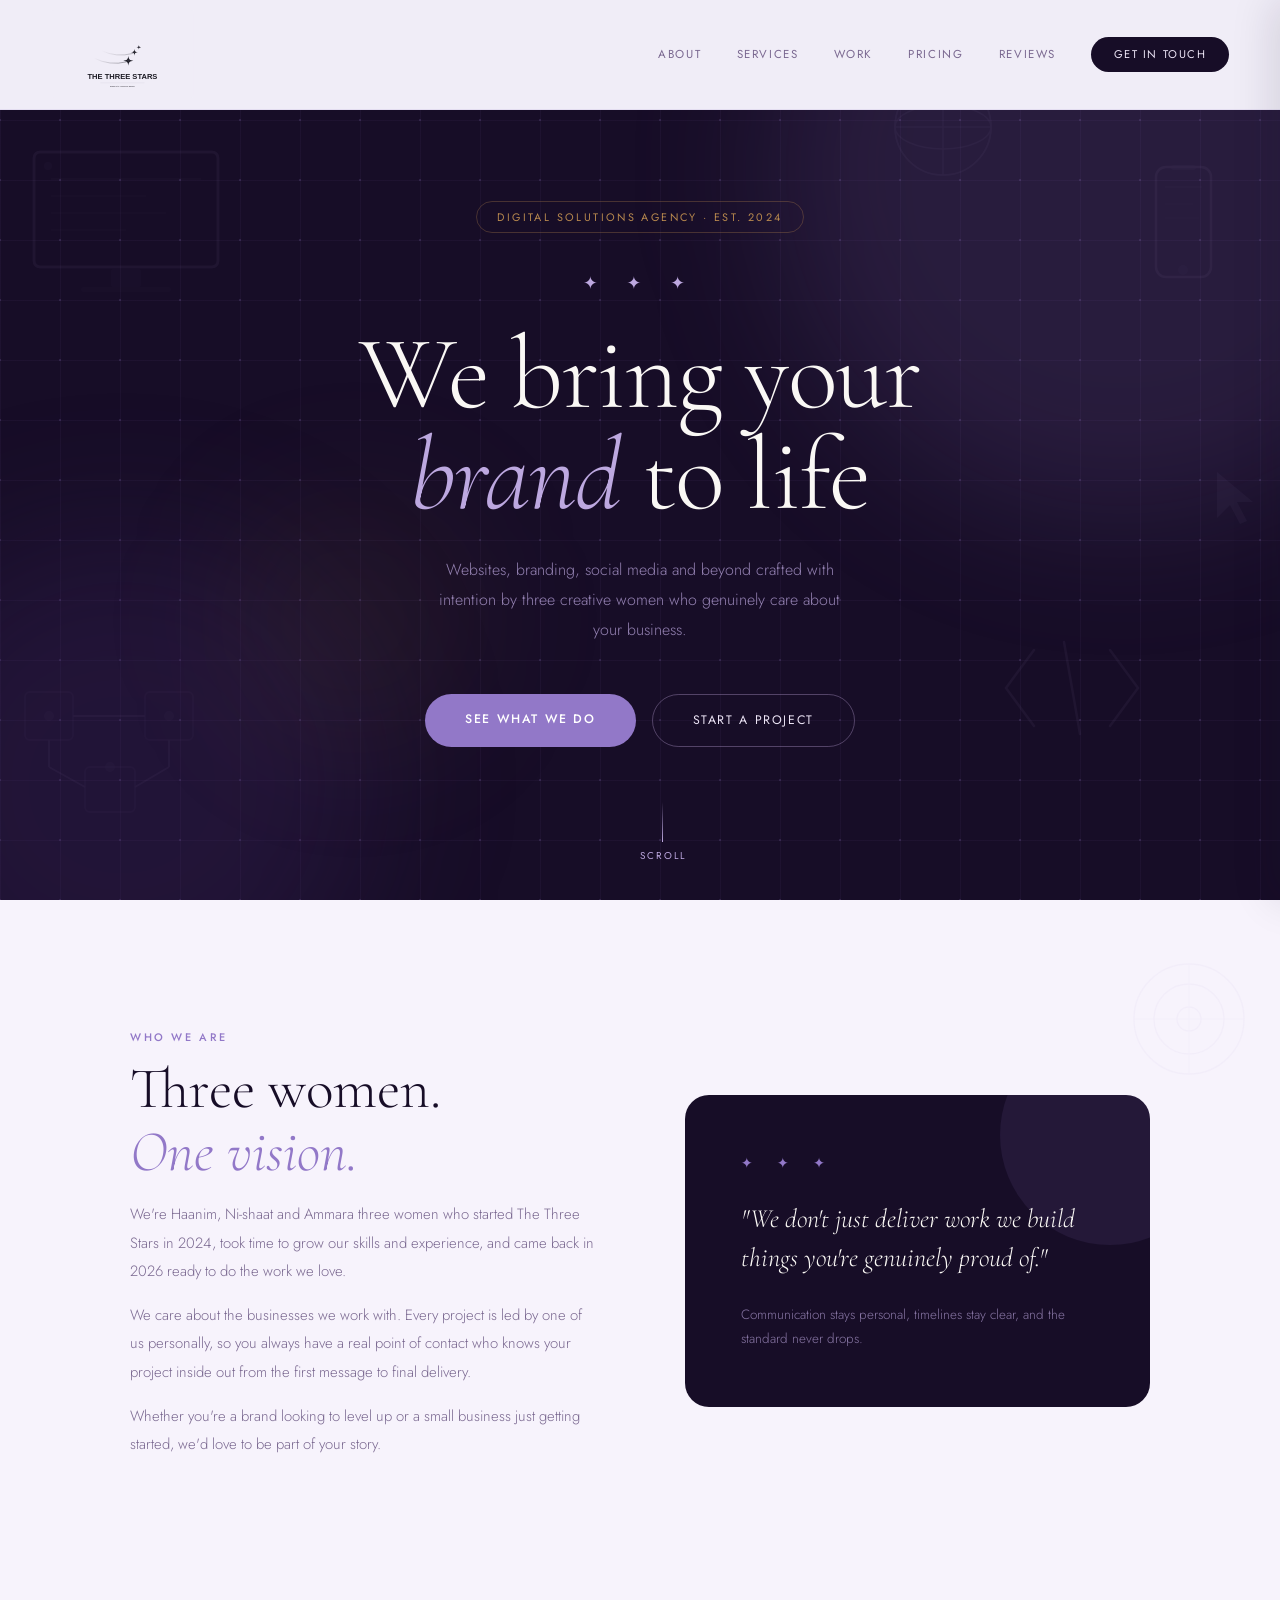
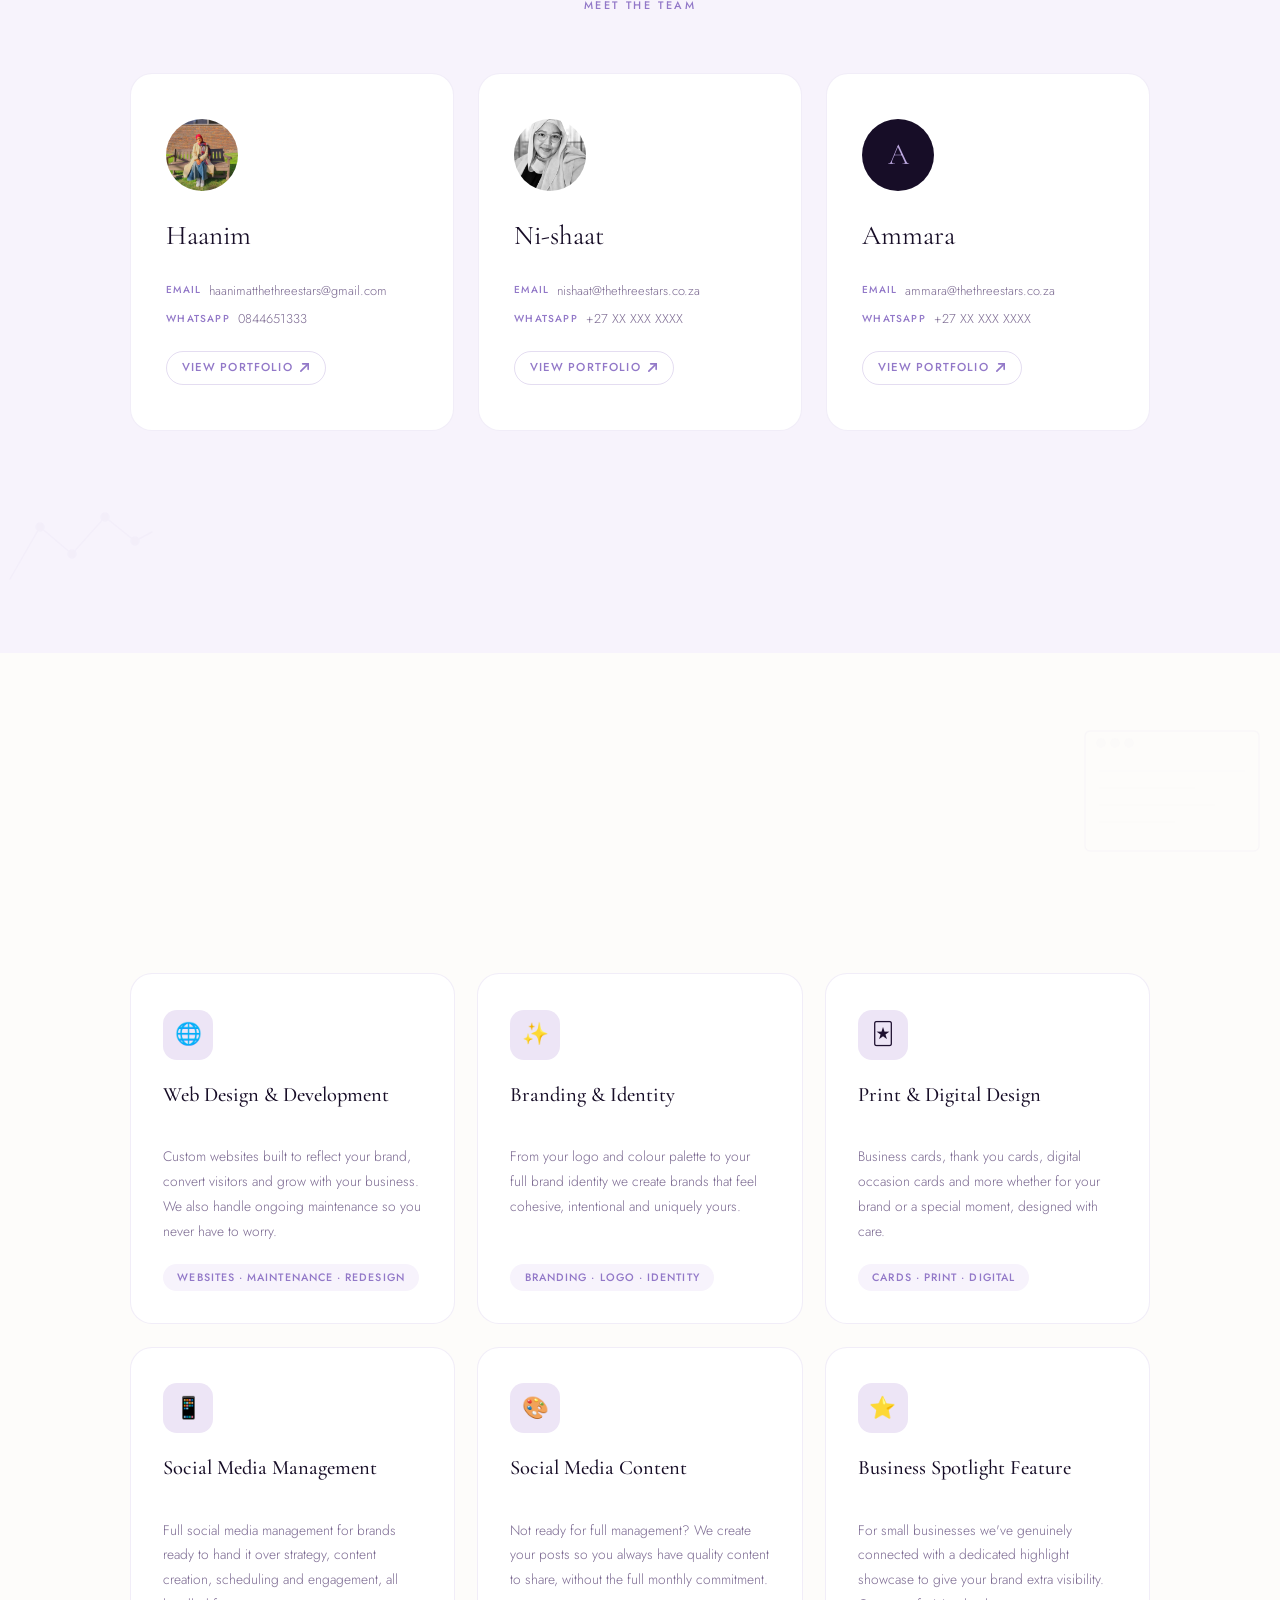
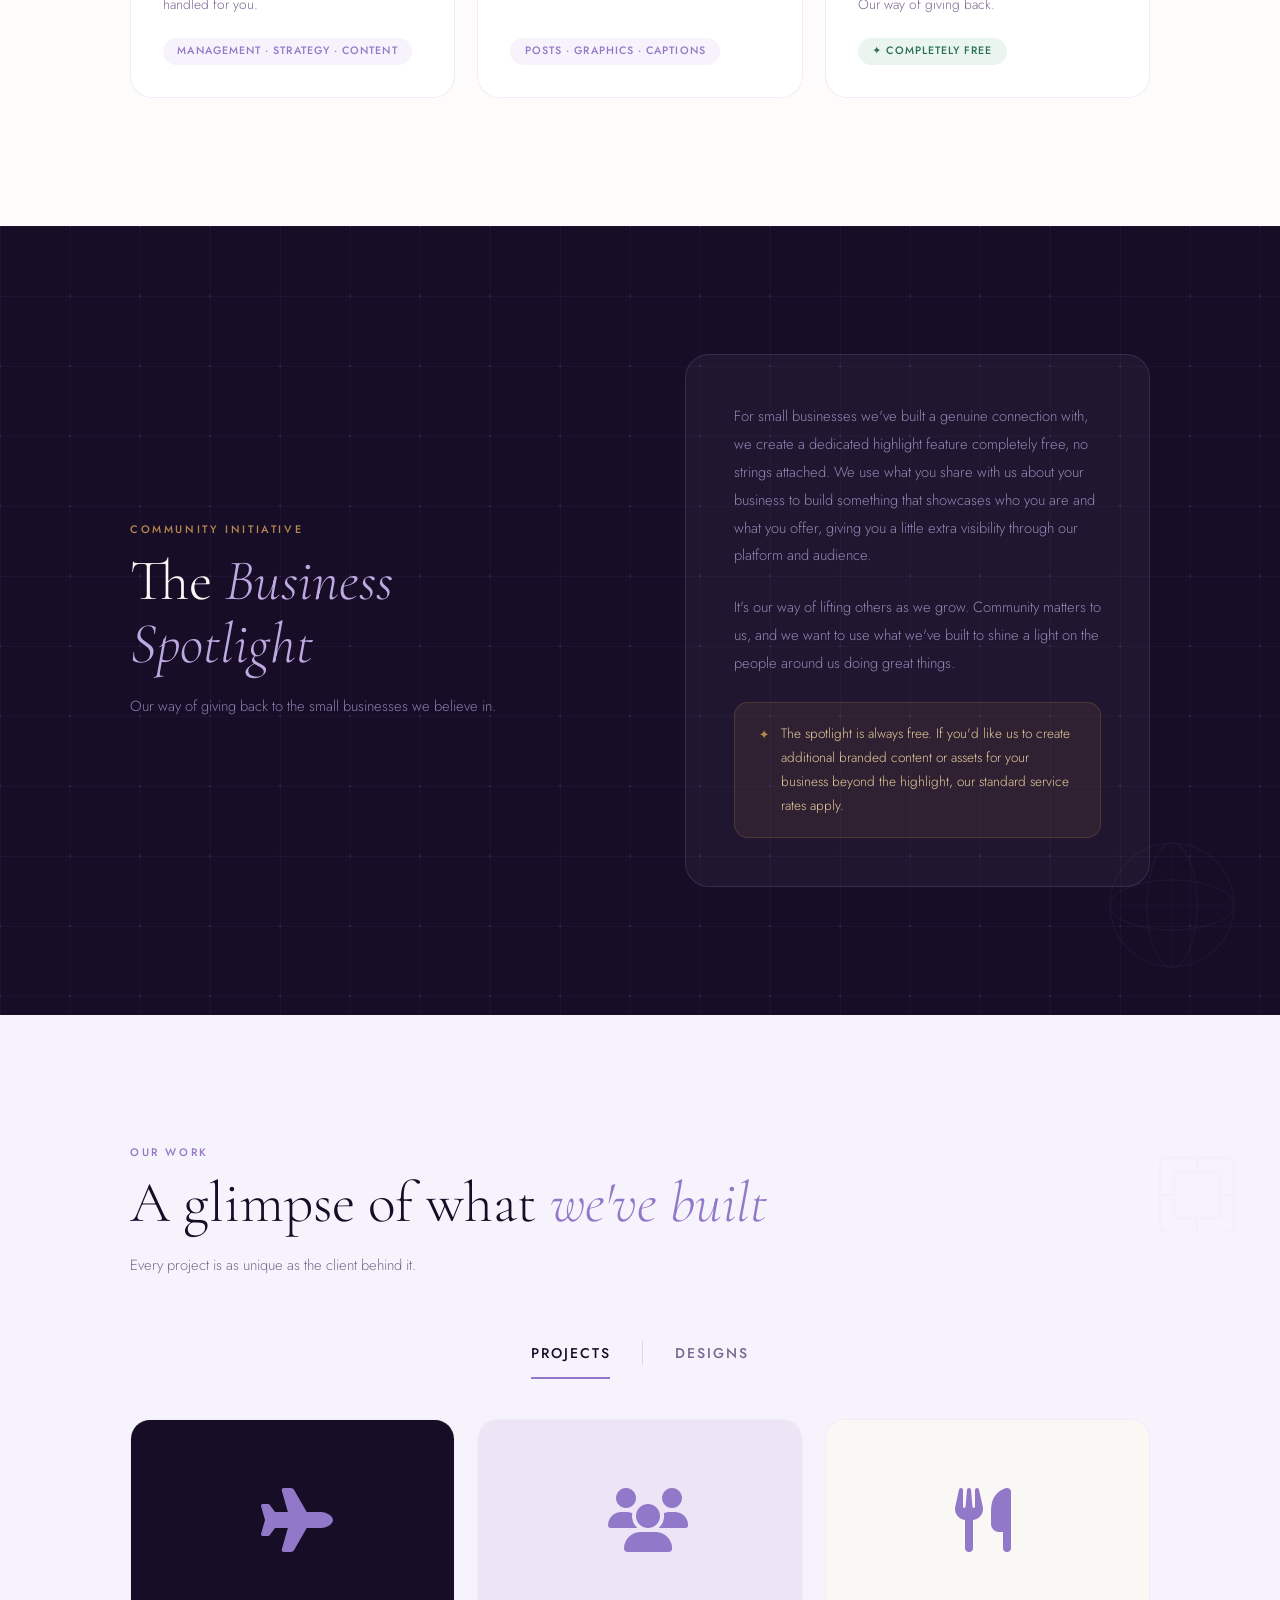
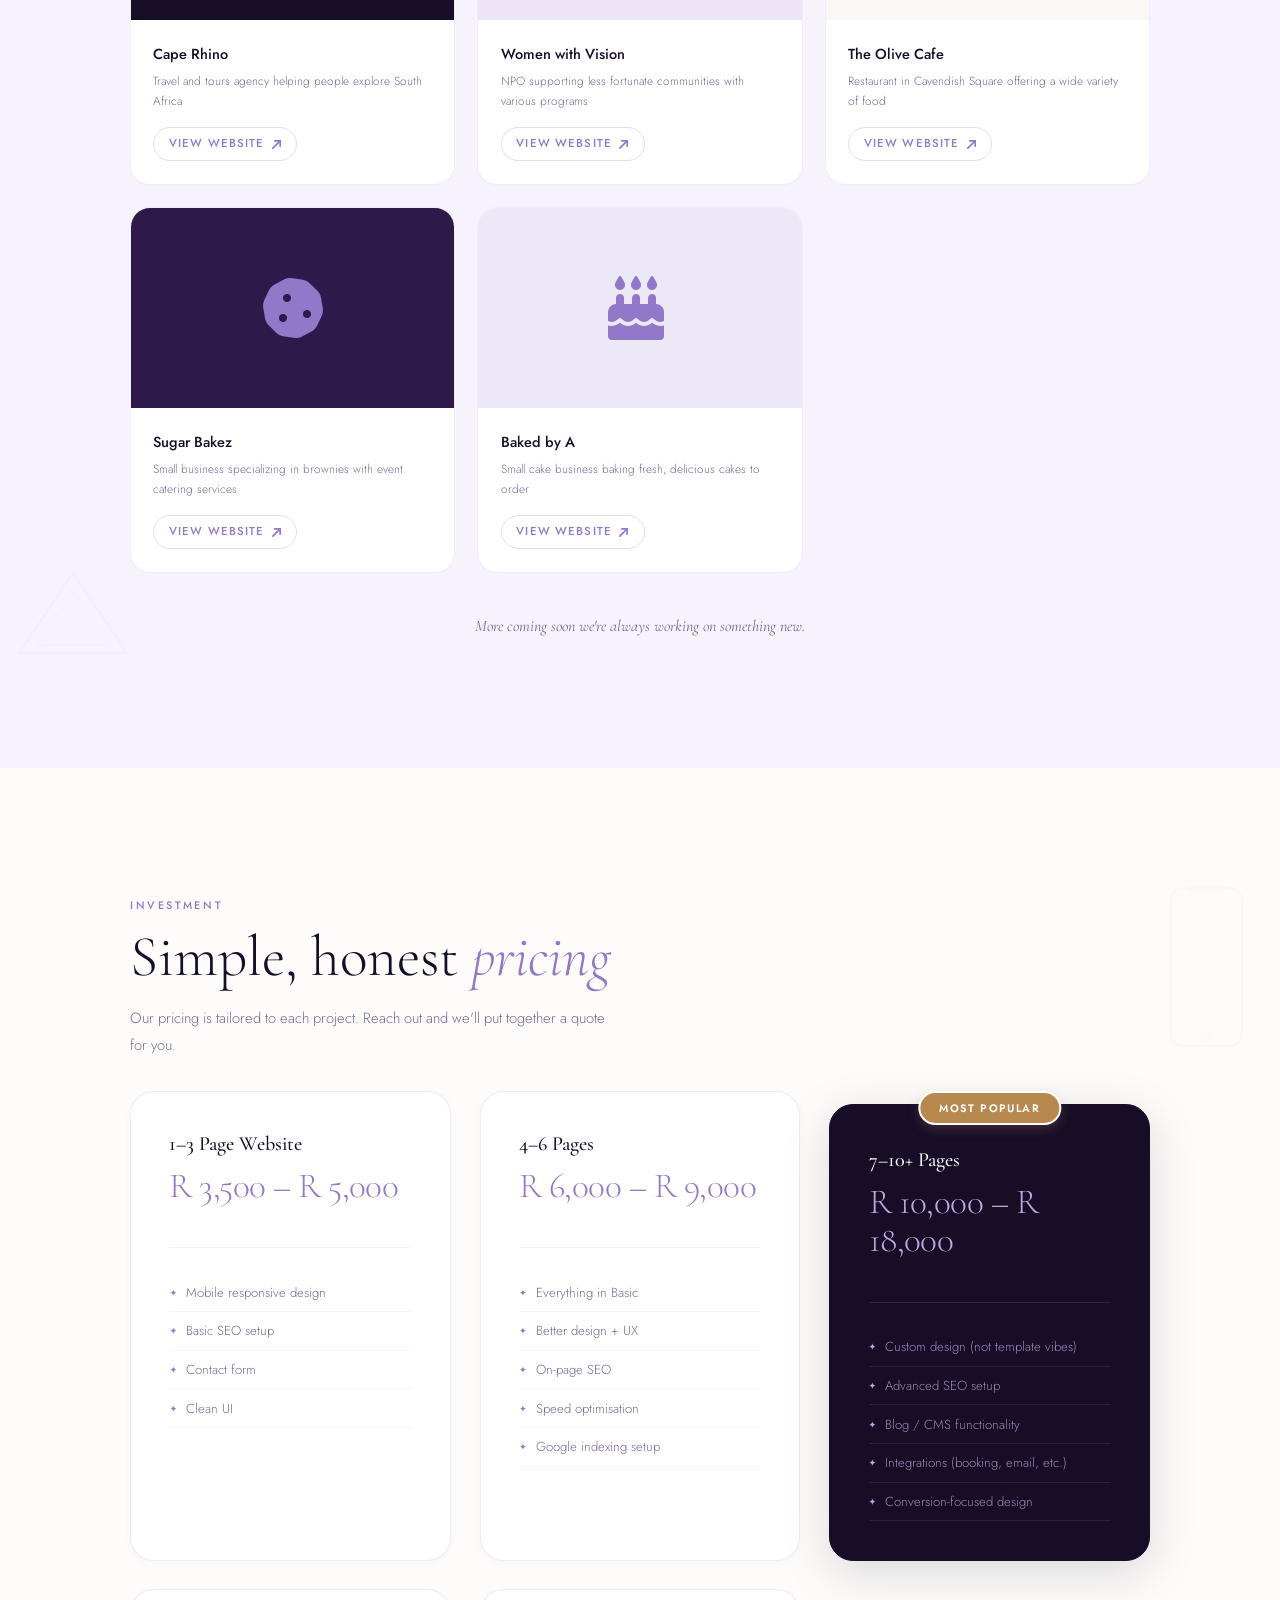
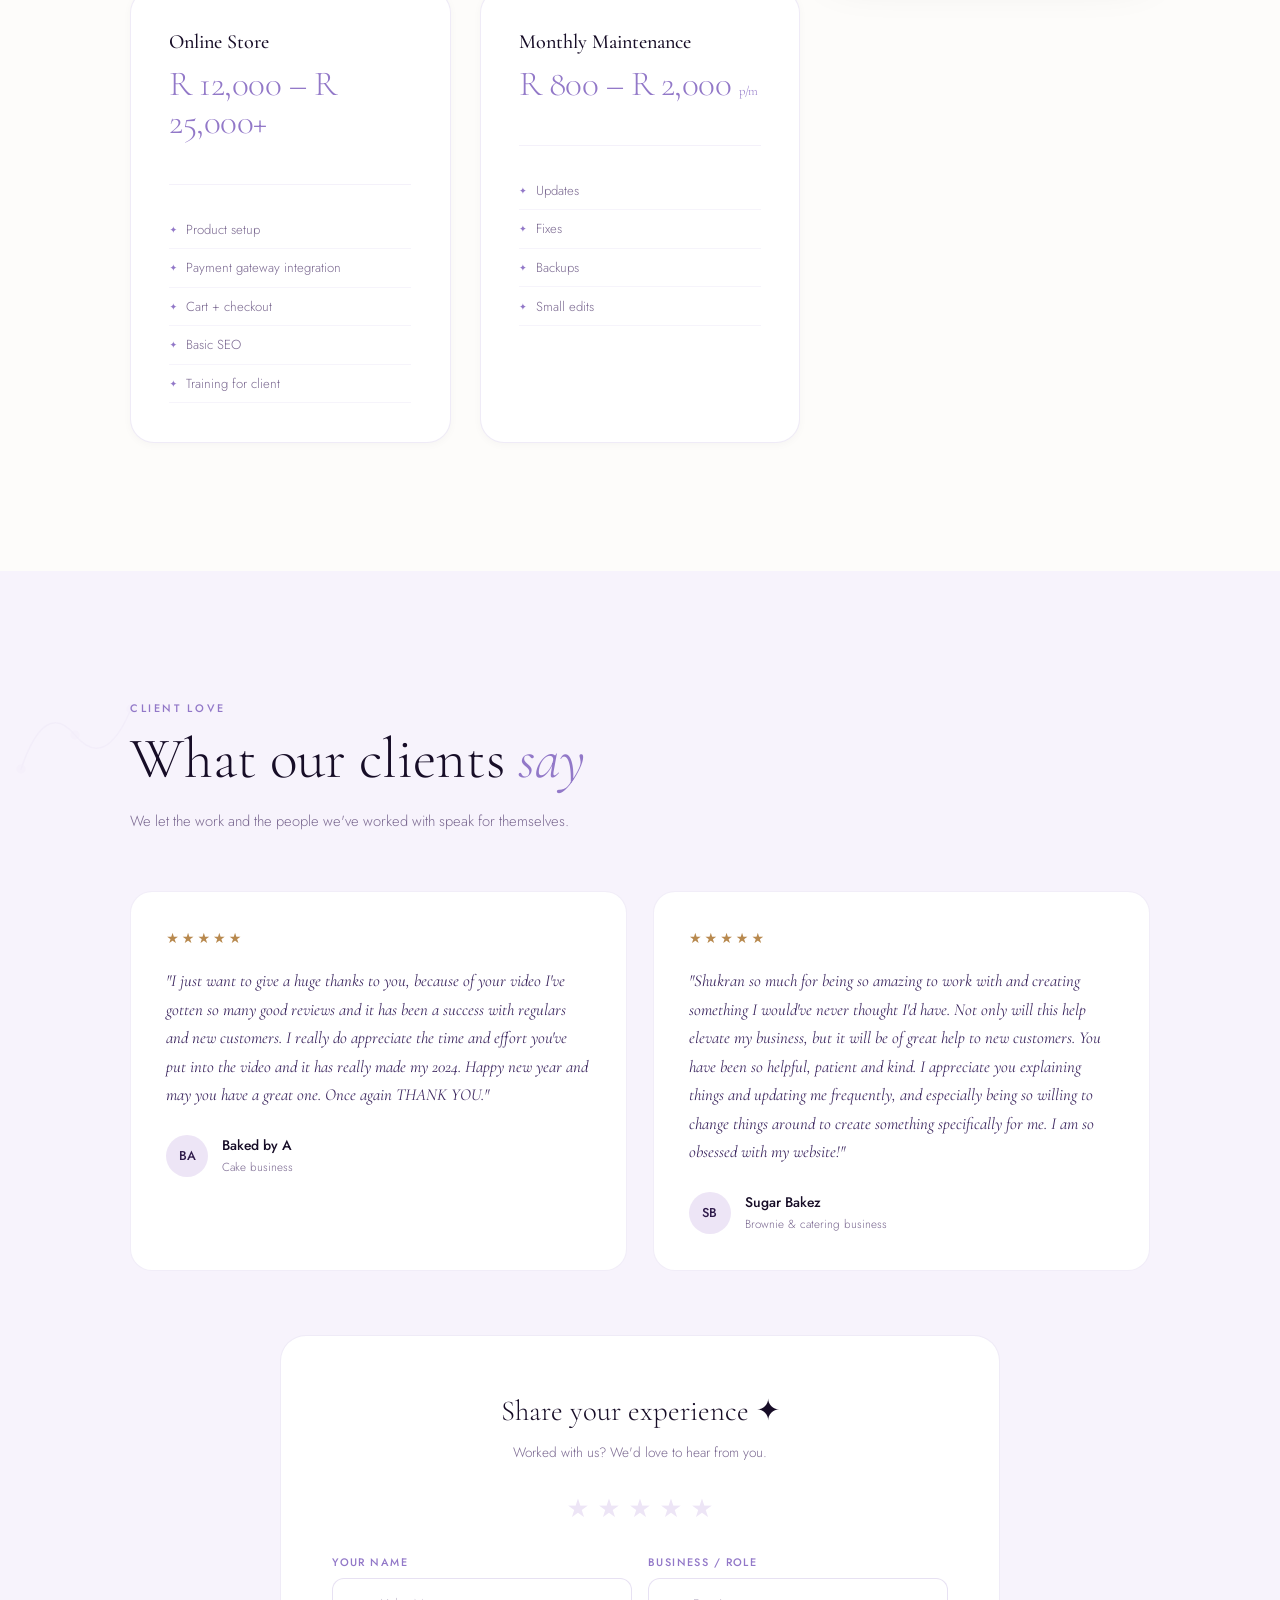
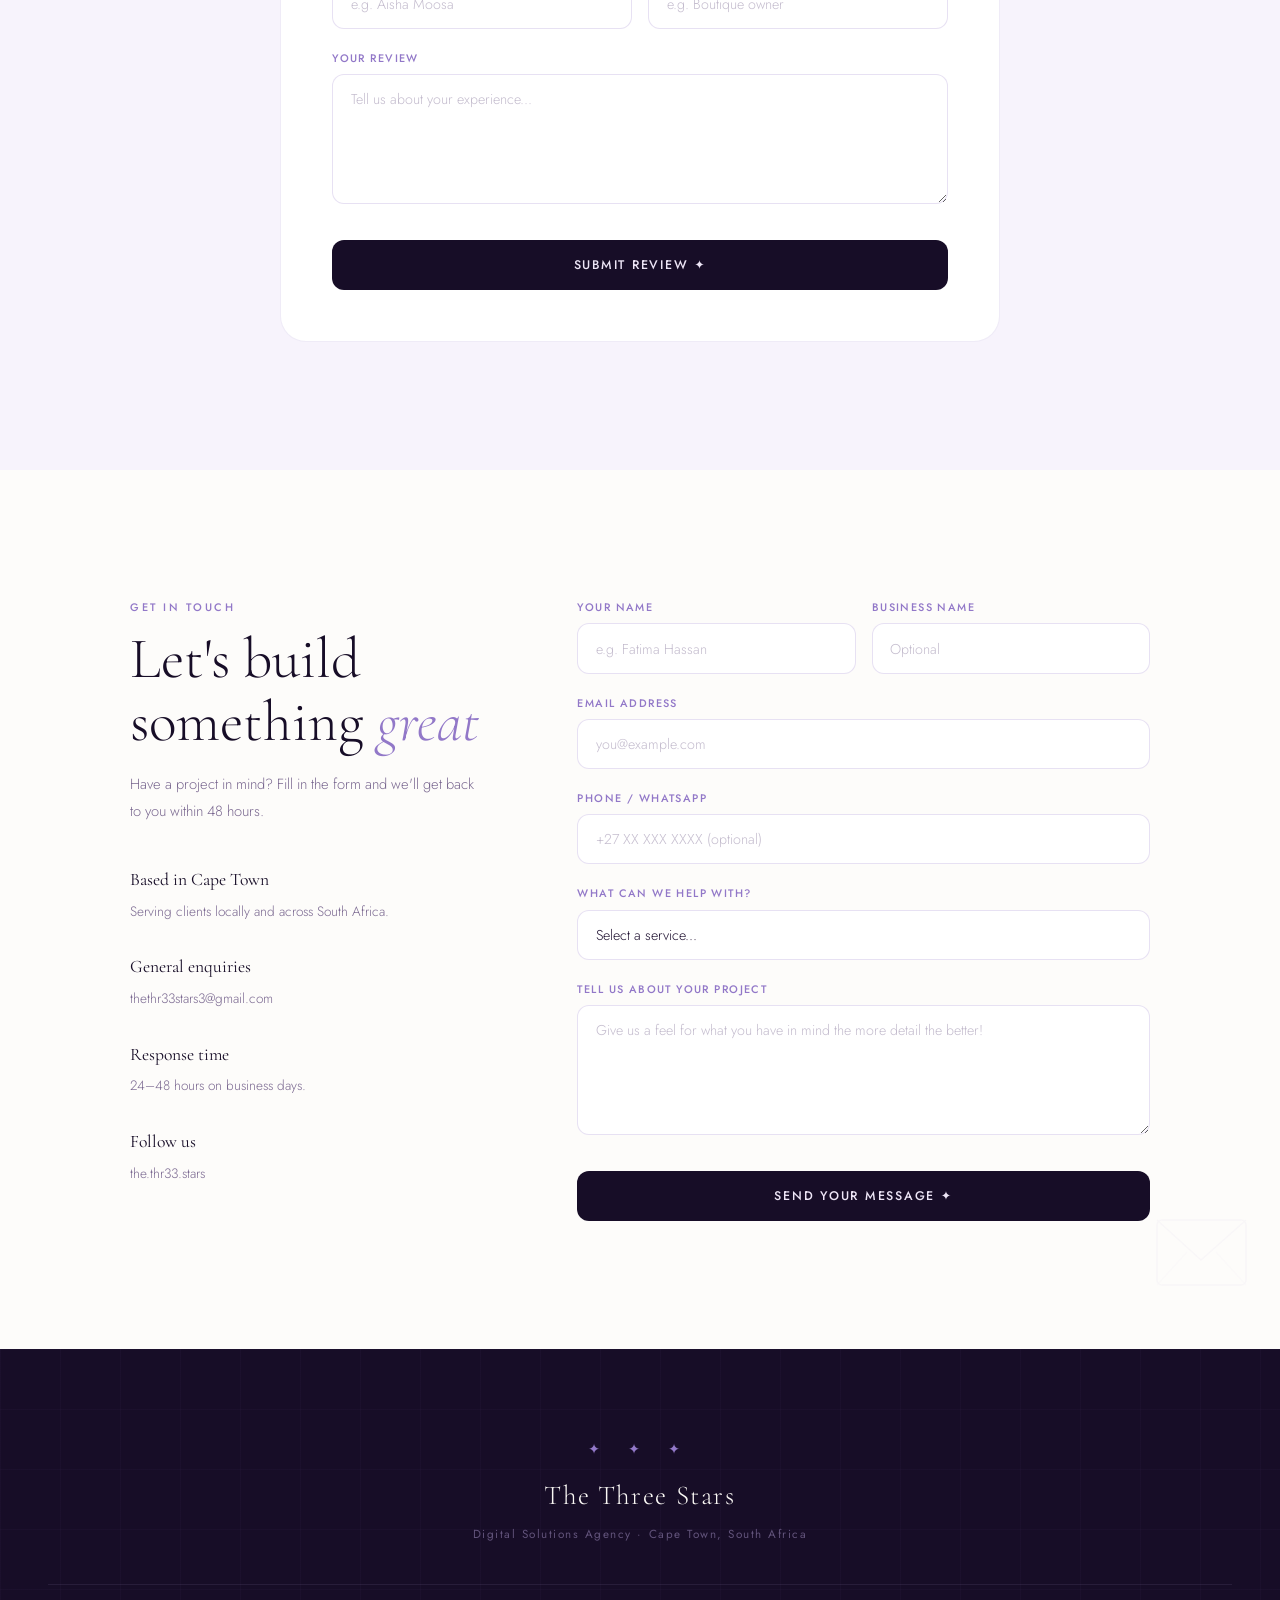
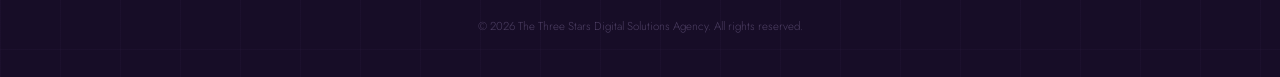
==== commit e422b75f: "updates to contact" ====
--- a/index.html
+++ b/index.html
@@ -230,7 +230,7 @@
 
 /* REVIEWS */
 .reviews-section{background:var(--blush)}
-.reviews-grid{display:grid;grid-template-columns:repeat(3,1fr);gap:1.4rem;margin-bottom:4rem}
+.reviews-grid{display:grid;grid-template-columns:repeat(2,1fr);gap:1.6rem;margin-bottom:4rem}
 .rv-card{background:white;border:1px solid rgba(146,120,200,.13);border-radius:22px;padding:2.2rem;transition:transform .24s var(--ease),box-shadow .24s}
 .rv-card:hover{transform:translateY(-5px);box-shadow:0 12px 40px rgba(23,13,39,.08)}
 .rv-stars{font-size:.88rem;letter-spacing:3px;color:var(--gold);margin-bottom:1rem}
@@ -725,18 +725,13 @@
     <div class="reviews-grid" id="reviewsGrid">
       <div class="rv-card r rd1">
         <div class="rv-stars">★★★★★</div>
-        <p class="rv-text">"Working with The Three Stars was seamless from start to finish. Our website turned out better than we imagined."</p>
-        <div class="rv-author"><div class="rv-avatar">SM</div><div><p class="rv-name">Sarah M.</p><p class="rv-biz">Small business owner</p></div></div>
+        <p class="rv-text">"I just want to give a huge thanks to you, because of your video I've gotten so many good reviews and it has been a success with regulars and new customers. I really do appreciate the time and effort you've put into the video and it has really made my 2024. Happy new year and may you have a great one. Once again THANK YOU."</p>
+        <div class="rv-author"><div class="rv-avatar">BA</div><div><p class="rv-name">Baked by A</p><p class="rv-biz">Cake business</p></div></div>
       </div>
       <div class="rv-card r rd2">
         <div class="rv-stars">★★★★★</div>
-        <p class="rv-text">"They really understood our brand and brought it to life in a way we couldn't have done ourselves. Highly recommend."</p>
-        <div class="rv-author"><div class="rv-avatar">TK</div><div><p class="rv-name">Tariq K.</p><p class="rv-biz">Retail brand founder</p></div></div>
-      </div>
-      <div class="rv-card r rd3">
-        <div class="rv-stars">★★★★★</div>
-        <p class="rv-text">"The personal approach made all the difference. I always knew exactly who I was dealing with and what was happening."</p>
-        <div class="rv-author"><div class="rv-avatar">LA</div><div><p class="rv-name">Leila A.</p><p class="rv-biz">Freelance photographer</p></div></div>
+        <p class="rv-text">"Shukran so much for being so amazing to work with and creating something I would've never thought I'd have. Not only will this help elevate my business, but it will be of great help to new customers. You have been so helpful, patient and kind. I appreciate you explaining things and updating me frequently, and especially being so willing to change things around to create something specifically for me. I am so obsessed with my website!"</p>
+        <div class="rv-author"><div class="rv-avatar">SB</div><div><p class="rv-name">Sugar Bakez</p><p class="rv-biz">Brownie & catering business</p></div></div>
       </div>
     </div>
     <div class="rv-form-box r">
@@ -778,34 +773,37 @@
         <p style="font-size:.92rem;color:var(--tmuted);font-weight:300;line-height:1.85;margin-bottom:2.5rem">Have a project in mind? Fill in the form and we'll get back to you within 48 hours.</p>
         <div class="ci-block">
           <h3>Based in Cape Town</h3><p>Serving clients locally and across South Africa.</p>
-          <h3>General enquiries</h3><p>hello@thethreestars.co.za</p>
+          <h3>General enquiries</h3><p>thethr33stars3@gmail.com</p>
           <h3>Response time</h3><p>24–48 hours on business days.</p>
-          <h3>Follow us</h3><p>@thethreestars.agency</p>
+          <h3>Follow us</h3><p>the.thr33.stars</p>
         </div>
       </div>
       <div class="r rd2">
-        <div class="fr">
-          <div class="fg"><label class="fl">Your name</label><input class="fc" id="cName" type="text" placeholder="e.g. Fatima Hassan"></div>
-          <div class="fg"><label class="fl">Business name</label><input class="fc" type="text" placeholder="Optional"></div>
-        </div>
-        <div class="fg"><label class="fl">Email address</label><input class="fc" id="cEmail" type="email" placeholder="you@example.com"></div>
-        <div class="fg"><label class="fl">Phone / WhatsApp</label><input class="fc" type="tel" placeholder="+27 XX XXX XXXX (optional)"></div>
-        <div class="fg">
-          <label class="fl">What can we help with?</label>
-          <select class="fc">
-            <option value="">Select a service...</option>
-            <option>Web Design &amp; Development</option>
-            <option>Website Maintenance / Redesign</option>
-            <option>Branding &amp; Identity</option>
-            <option>Print &amp; Digital Cards</option>
-            <option>Social Media Management</option>
-            <option>Social Media Content / Posts</option>
-            <option>Business Spotlight Feature (Free)</option>
-            <option>Something else / not sure yet</option>
-          </select>
-        </div>
-        <div class="fg"><label class="fl">Tell us about your project</label><textarea class="fc" id="cMsg" placeholder="Give us a feel for what you have in mind the more detail the better!"></textarea></div>
-        <button class="sub-btn" id="cSubmit">Send your message ✦</button>
+        <form action="https://formspree.io/f/xzdyvaeg" method="POST" class="contact-form">
+          <div class="fr">
+            <div class="fg"><label class="fl">Your name</label><input class="fc" name="name" type="text" placeholder="e.g. Fatima Hassan" required></div>
+            <div class="fg"><label class="fl">Business name</label><input class="fc" name="business" type="text" placeholder="Optional"></div>
+          </div>
+          <div class="fg"><label class="fl">Email address</label><input class="fc" name="email" type="email" placeholder="you@example.com" required></div>
+          <div class="fg"><label class="fl">Phone / WhatsApp</label><input class="fc" name="phone" type="tel" placeholder="+27 XX XXX XXXX (optional)"></div>
+          <div class="fg">
+            <label class="fl">What can we help with?</label>
+            <select class="fc" name="service" required>
+              <option value="">Select a service...</option>
+              <option>Web Design &amp; Development</option>
+              <option>Website Maintenance / Redesign</option>
+              <option>Branding &amp; Identity</option>
+              <option>Print &amp; Digital Cards</option>
+              <option>Social Media Management</option>
+              <option>Social Media Content / Posts</option>
+              <option>Business Spotlight Feature (Free)</option>
+              <option>Something else / not sure yet</option>
+            </select>
+          </div>
+          <div class="fg"><label class="fl">Tell us about your project</label><textarea class="fc" name="message" placeholder="Give us a feel for what you have in mind the more detail the better!" required></textarea></div>
+          <input type="hidden" name="_next" value="https://t3s-ten.vercel.app/thank-you.html">
+          <button type="submit" class="sub-btn">Send your message ✦</button>
+        </form>
         <div class="success-note" id="cOk">✦ Message received we'll be in touch within 48 hours.</div>
       </div>
     </div>
@@ -893,18 +891,6 @@
   setTimeout(()=>ok.style.display='none',4500);
 });
 
-// SUBMIT CONTACT
-document.getElementById('cSubmit').addEventListener('click',()=>{
-  const name=document.getElementById('cName').value.trim();
-  const email=document.getElementById('cEmail').value.trim();
-  const msg=document.getElementById('cMsg').value.trim();
-  if(!name||!email||!msg){alert('Please fill in your name, email and message.');return;}
-  const ok=document.getElementById('cOk');ok.style.display='block';
-  document.getElementById('cName').value='';
-  document.getElementById('cEmail').value='';
-  document.getElementById('cMsg').value='';
-  setTimeout(()=>ok.style.display='none',5000);
-});
 
 // ACTIVE NAV
 const sections=document.querySelectorAll('section[id]');
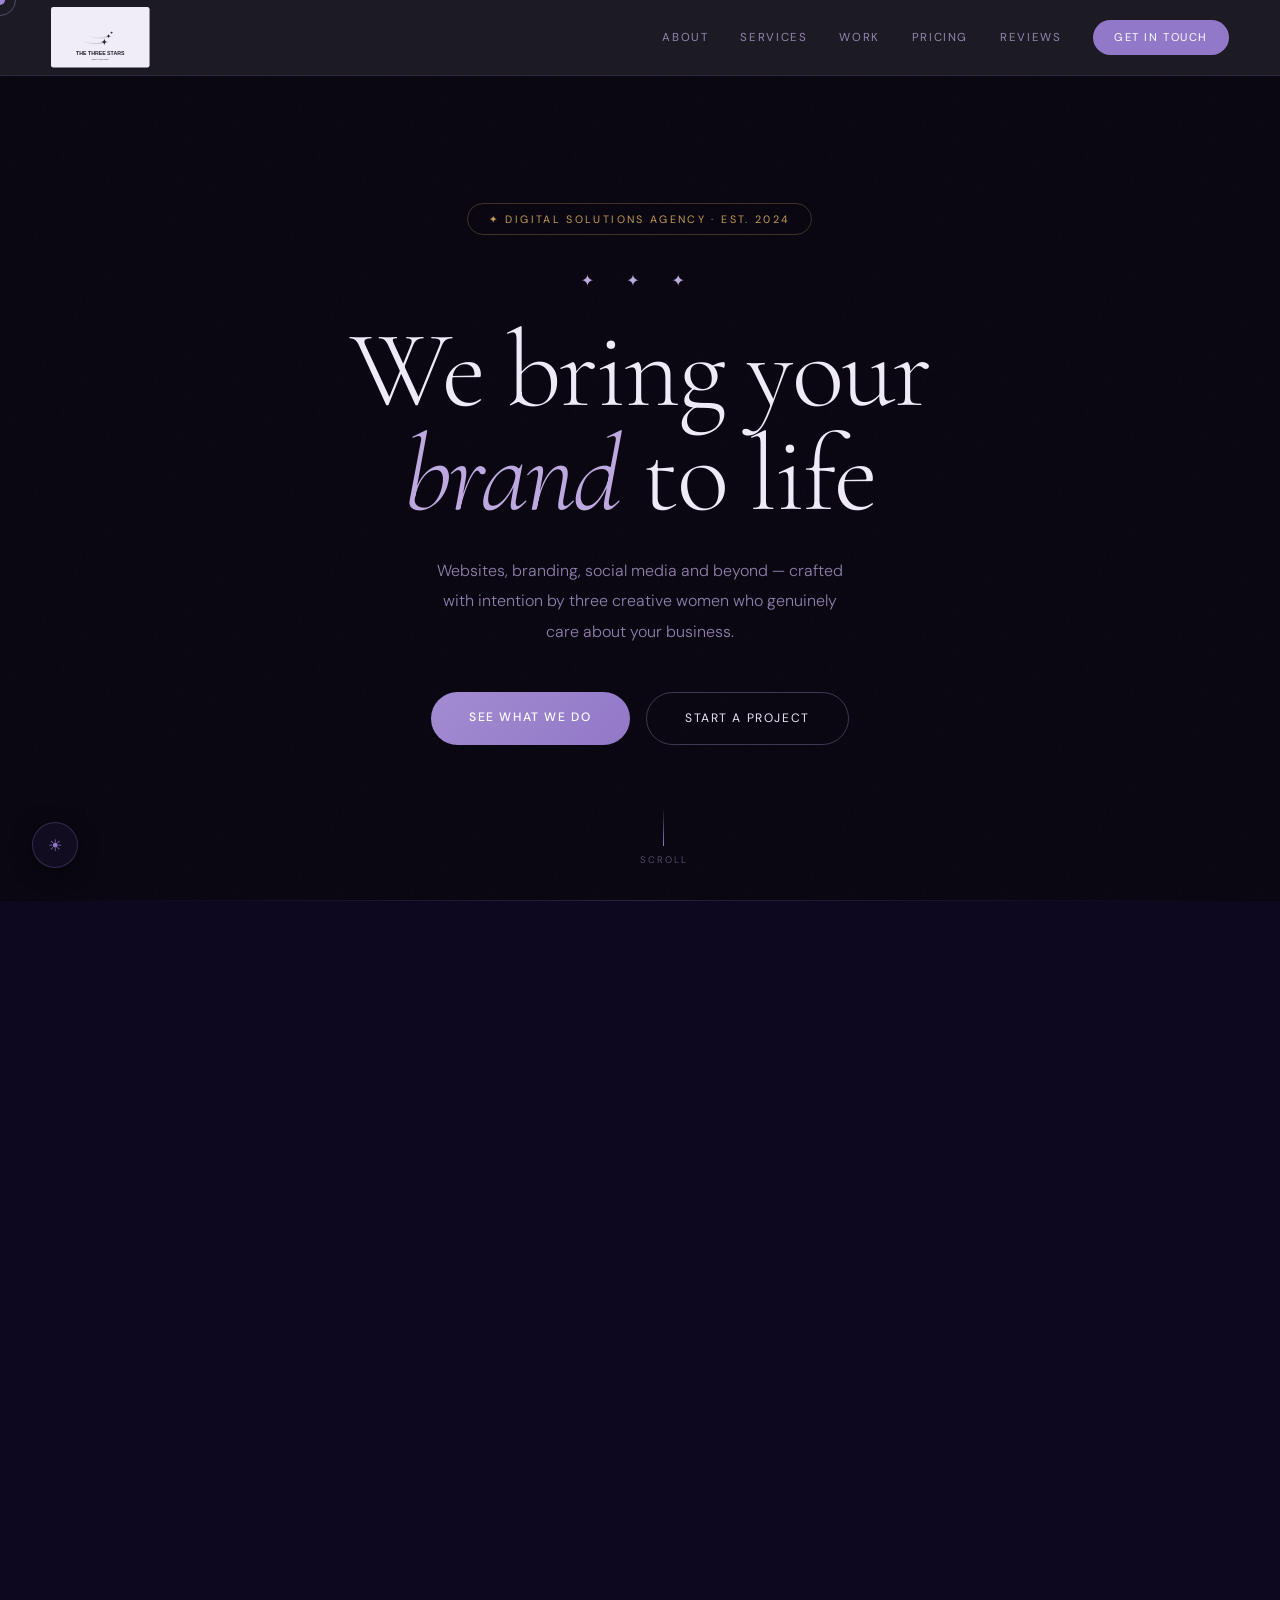
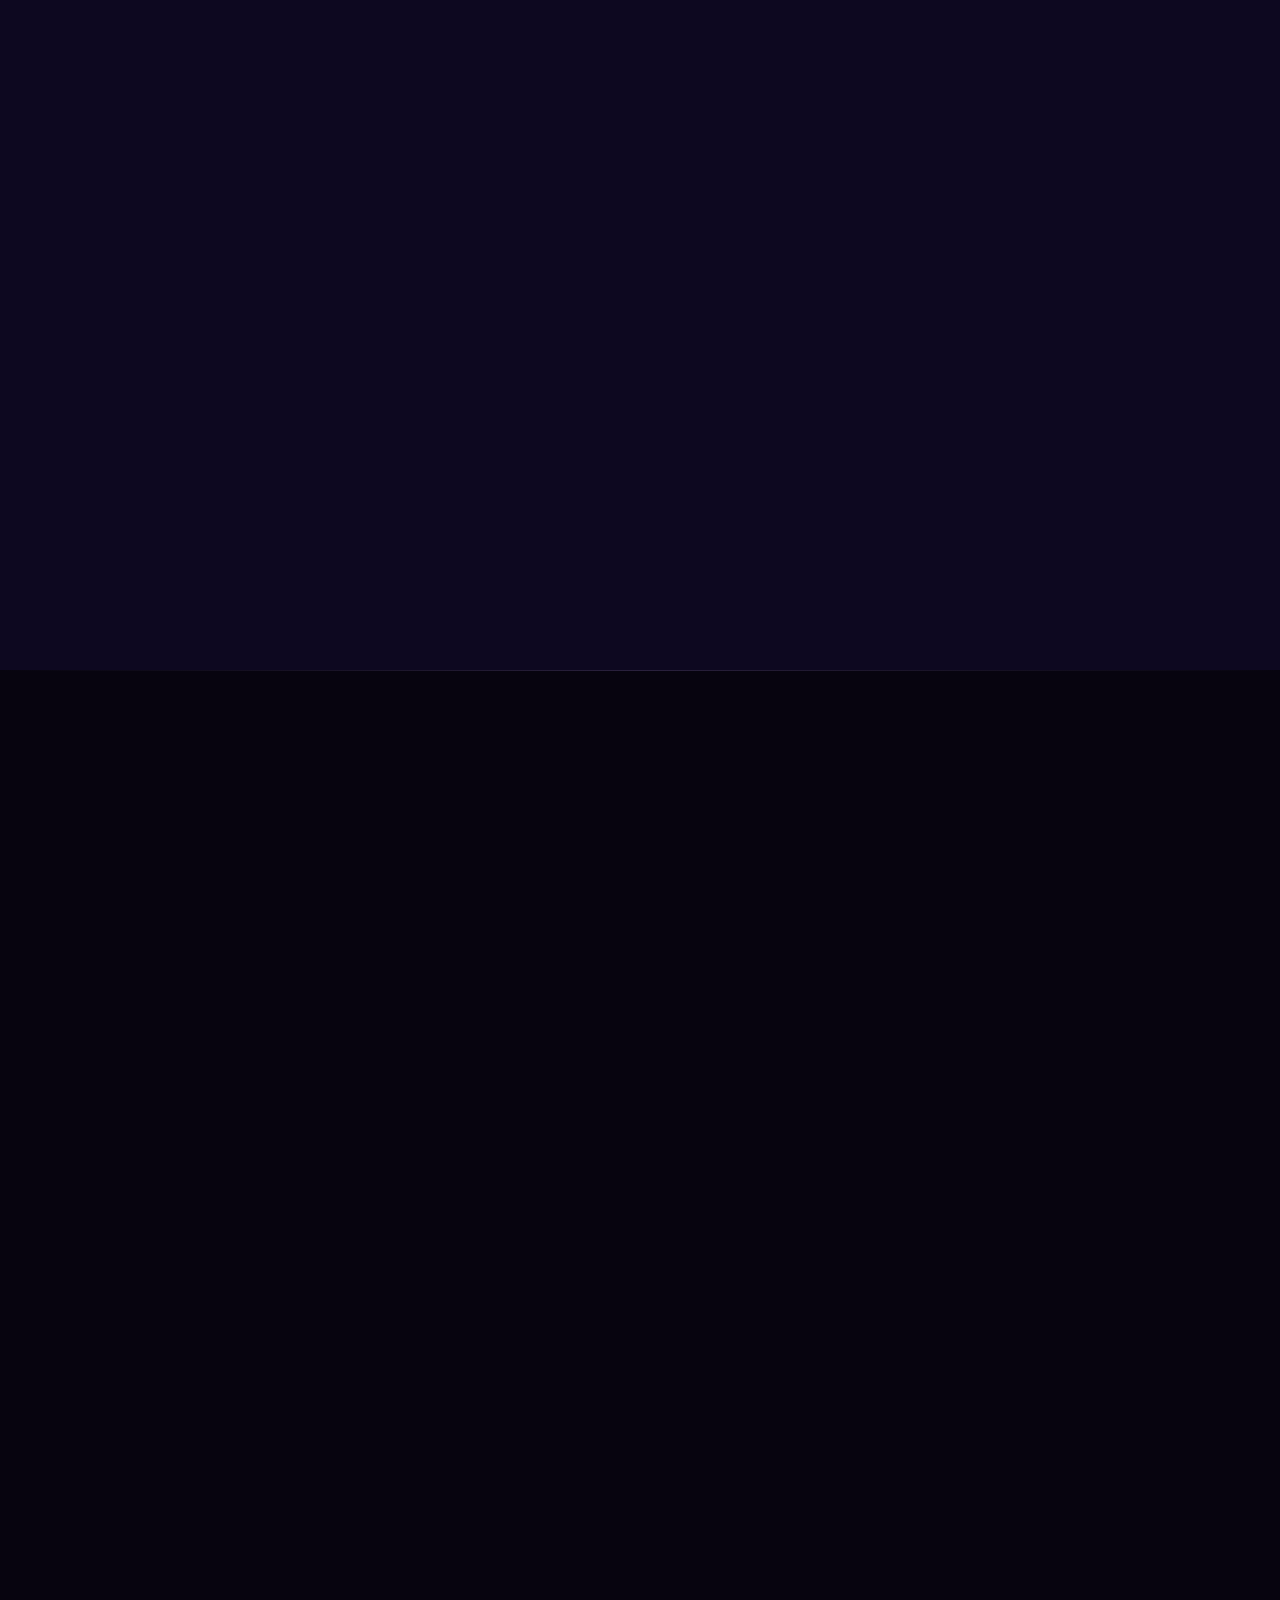
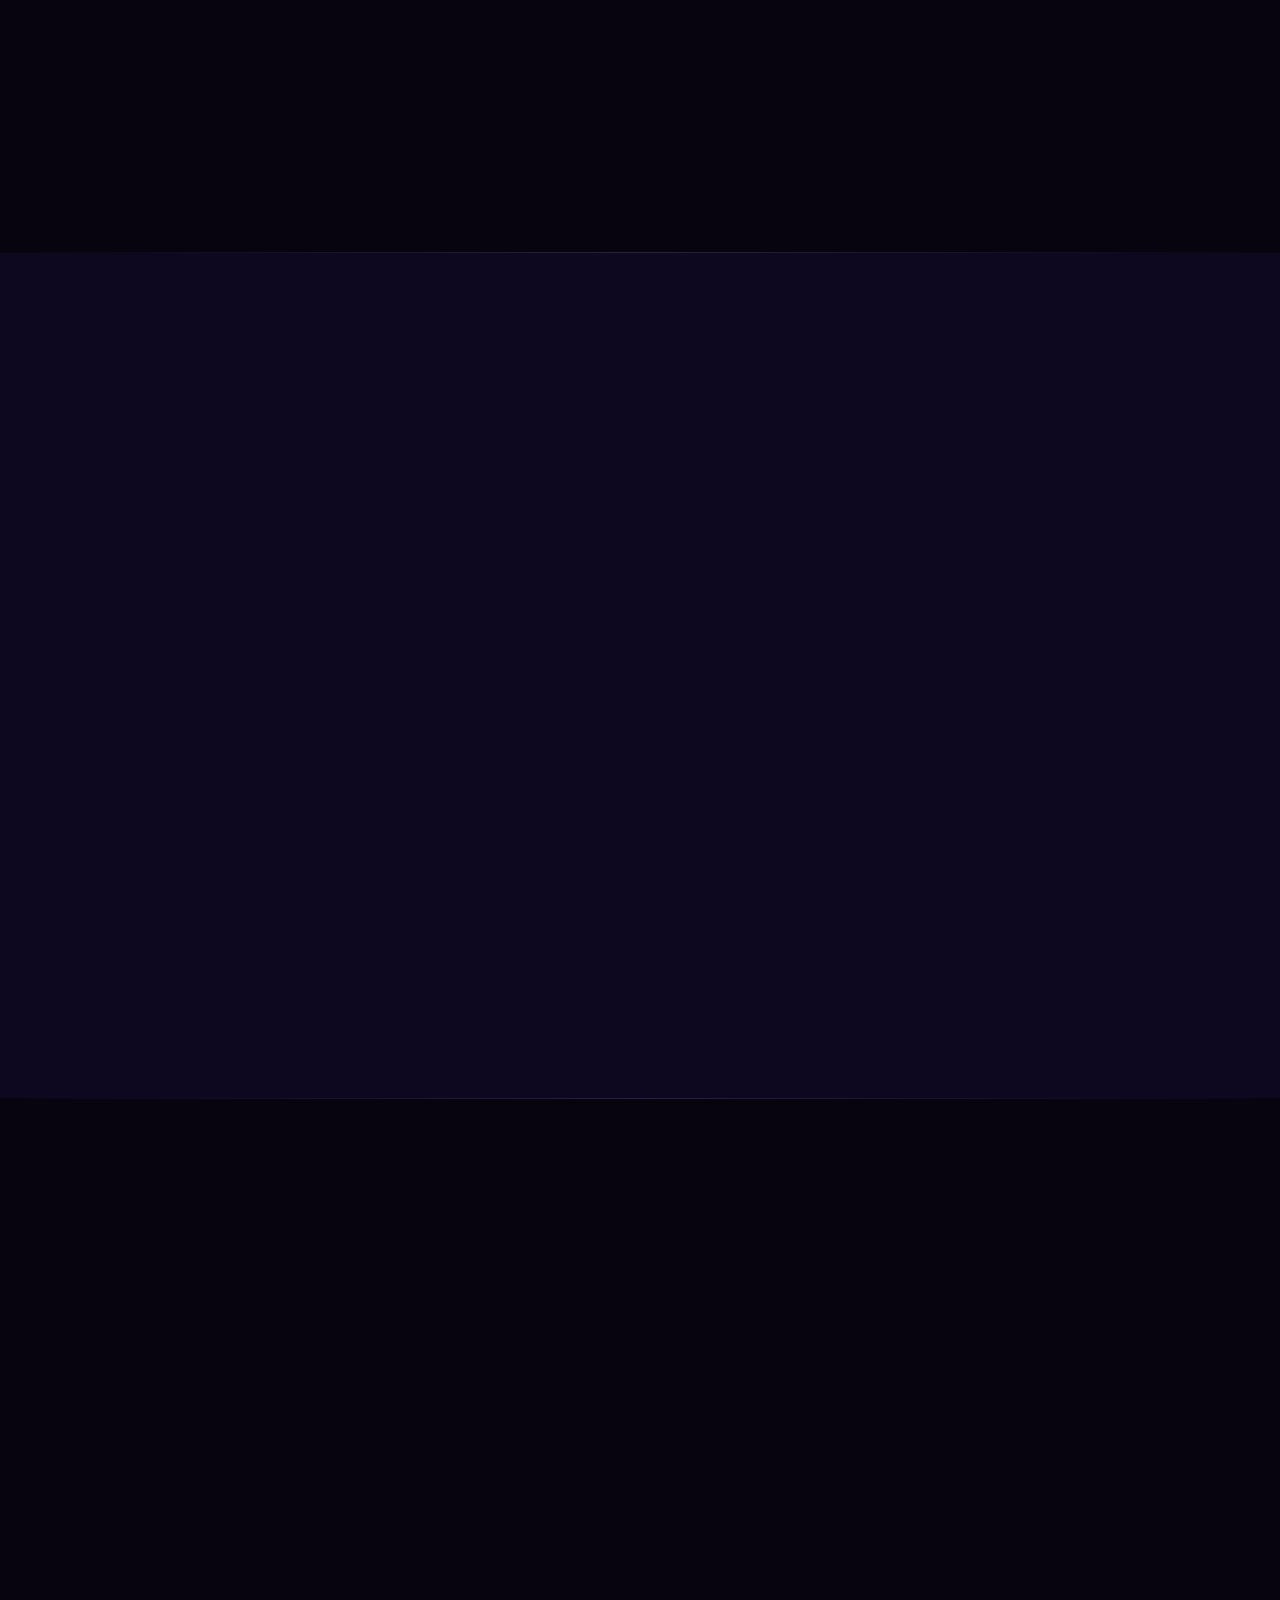
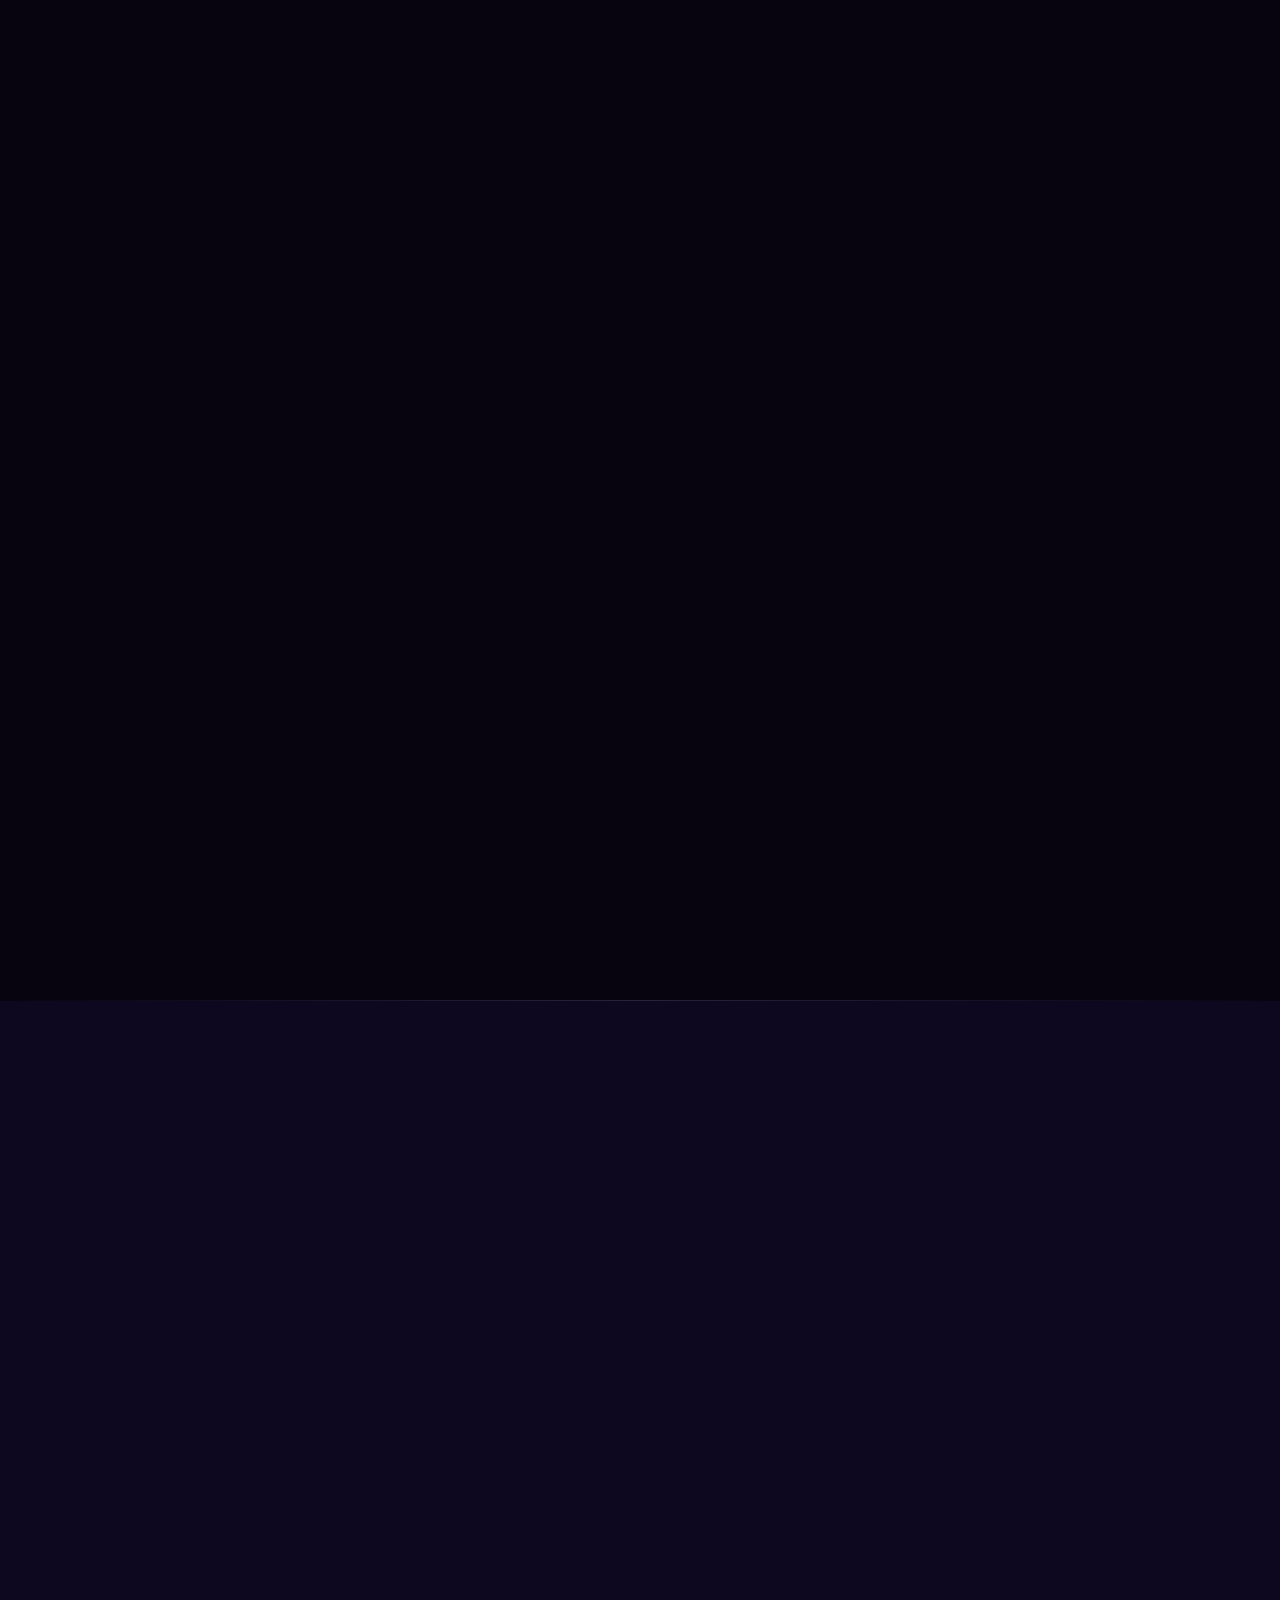
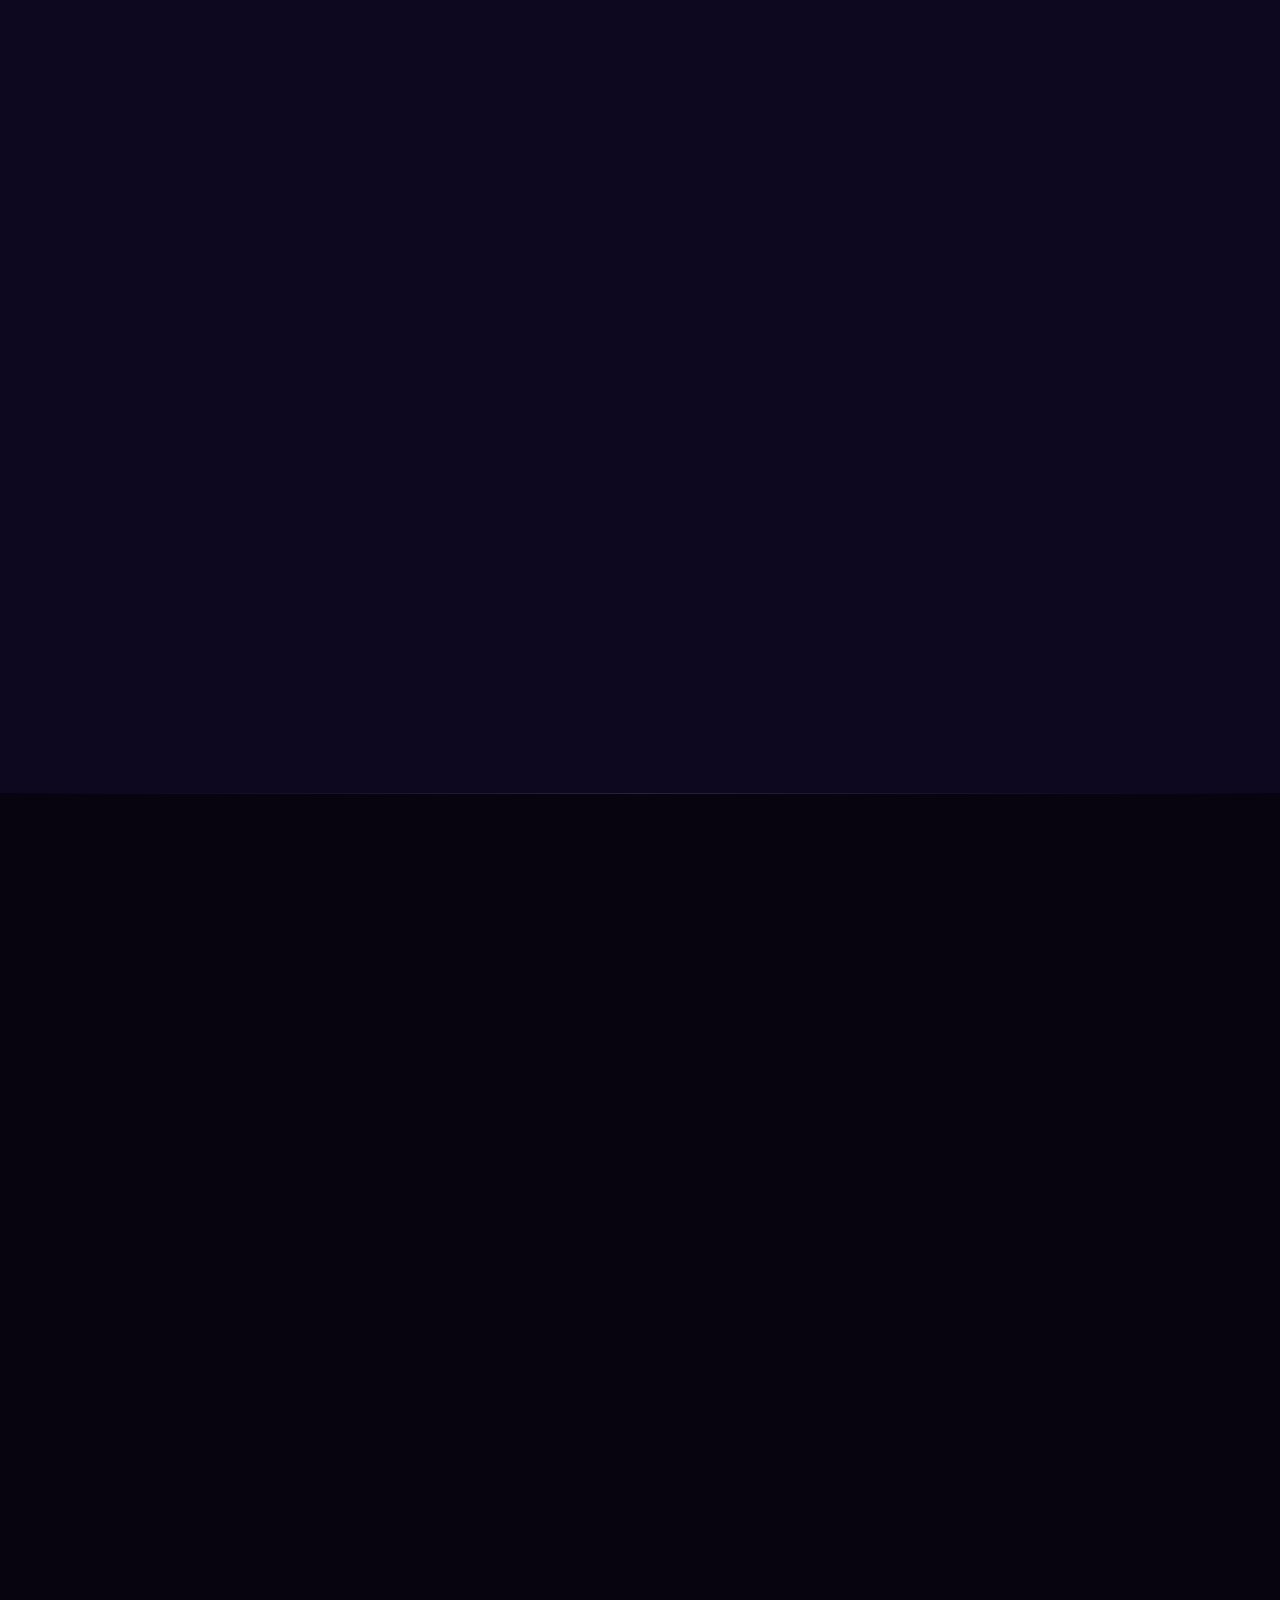
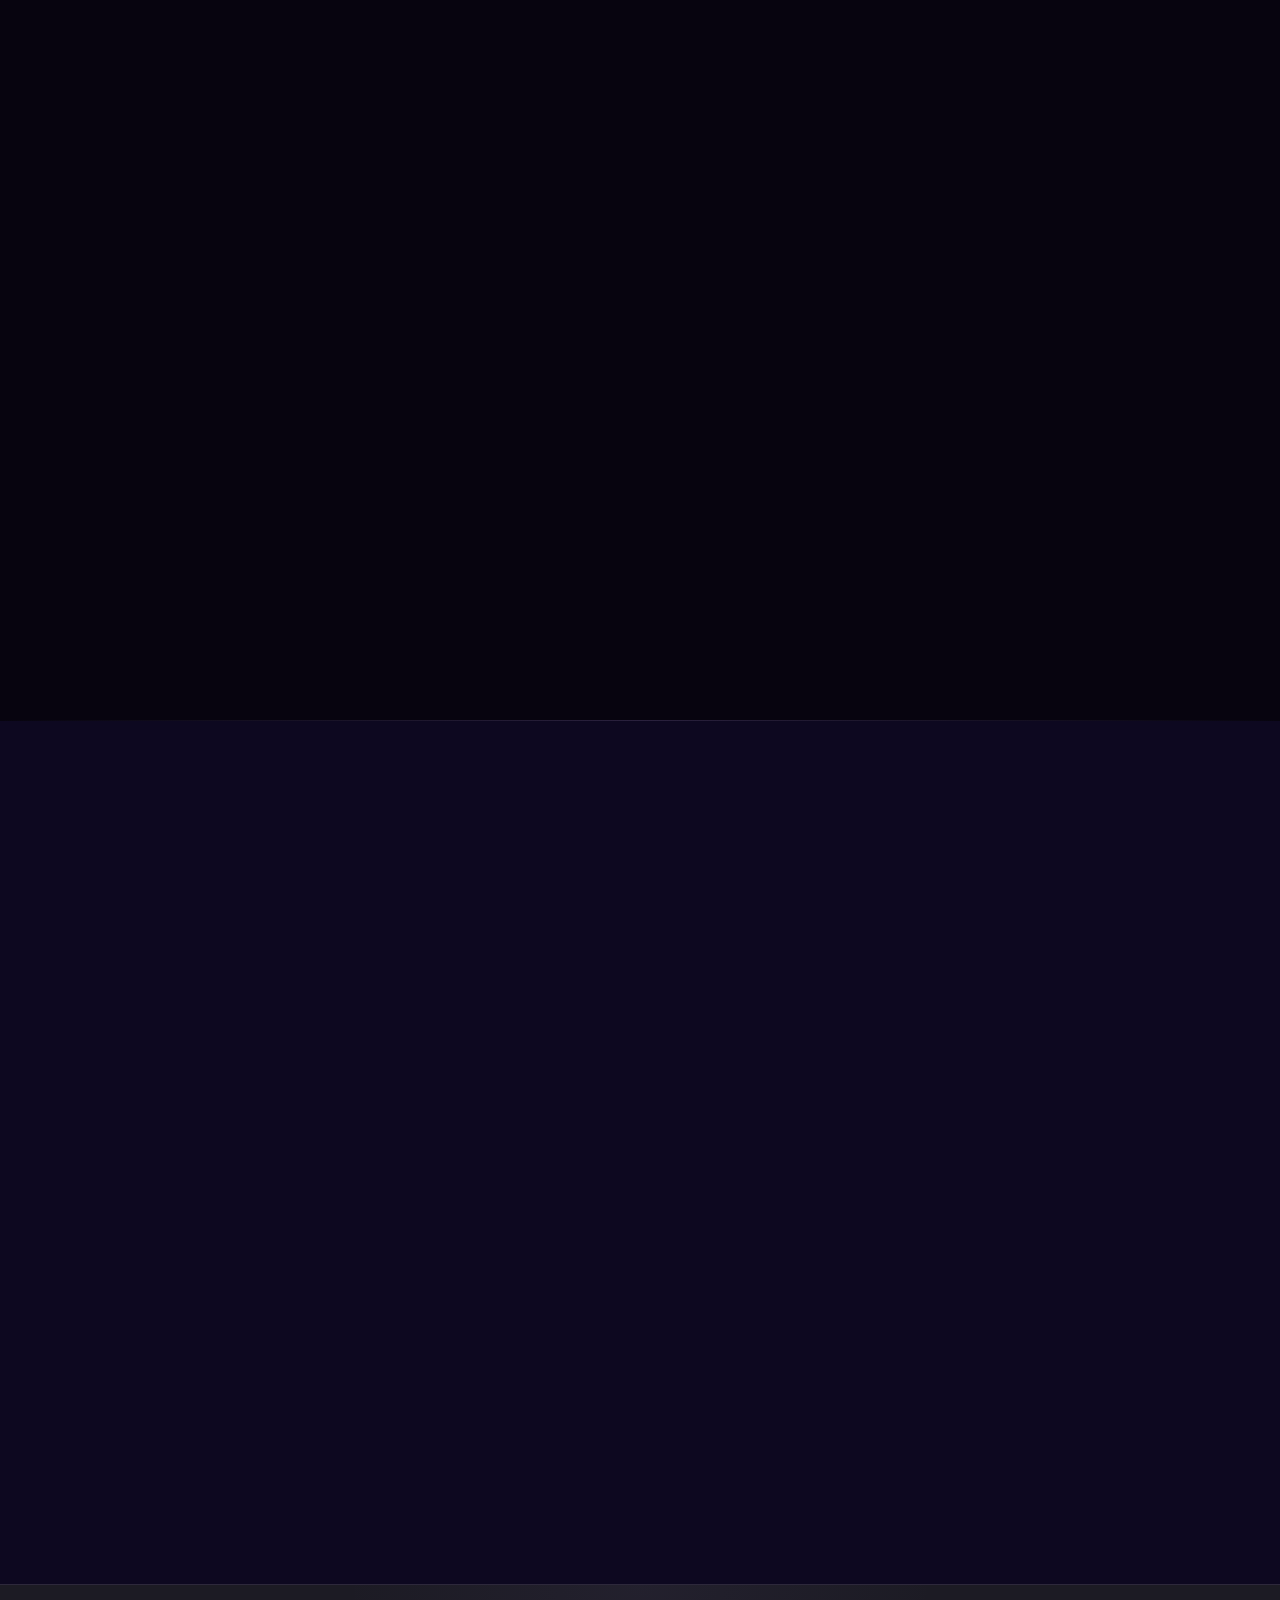
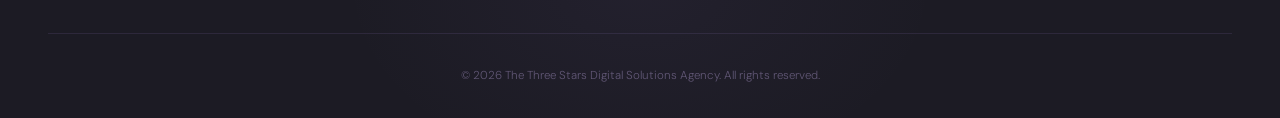
==== commit 1af80e1a: "updates" ====
--- a/index.html
+++ b/index.html
@@ -1,322 +1,422 @@
 <!DOCTYPE html>
-<html lang="en">
+<html lang="en" data-theme="dark">
 <head>
 <meta charset="UTF-8">
 <meta name="viewport" content="width=device-width, initial-scale=1.0">
 <title>The Three Stars – Digital Solutions Agency</title>
-<link href="https://fonts.googleapis.com/css2?family=Cormorant+Garamond:ital,wght@0,300;0,400;0,500;0,600;1,300;1,400;1,500&family=Jost:wght@300;400;500&display=swap" rel="stylesheet">
+<link rel="icon" href="img/three_stars_logo_v4.svg" type="image/svg+xml">
+<link href="https://fonts.googleapis.com/css2?family=Cormorant+Garamond:ital,wght@0,300;0,400;0,500;0,600;1,300;1,400;1,500&family=DM+Sans:wght@300;400;500&display=swap" rel="stylesheet">
 <link rel="stylesheet" href="https://cdnjs.cloudflare.com/ajax/libs/font-awesome/6.4.0/css/all.min.css">
-<link rel="stylesheet" href="https://cdnjs.cloudflare.com/ajax/libs/font-awesome/6.4.0/css/all.min.css">
+<script src="https://cdnjs.cloudflare.com/ajax/libs/three.js/r128/three.min.js"></script>
 <style>
 *,*::before,*::after{box-sizing:border-box;margin:0;padding:0}
-:root{
+
+[data-theme="dark"]{
+  --bg:#07040F;--bg2:#0D0820;--surface:#120C20;--surface2:#1A122E;
+  --plum:#0E0818;--plum-mid:#1C1030;--plum-soft:#2E1A4A;
+  --lav:#9278C8;--lav-lt:#BDA8E0;--lav-pale:#EDE5F6;
+  --gold:#C49A58;--gold-lt:#E2C99A;
+  --border:rgba(146,120,200,.14);--border2:rgba(146,120,200,.28);
+  --text:#F0EAF8;--text2:rgba(189,168,224,.75);--text3:rgba(189,168,224,.42);
+  --nav-bg:#1c1b24;--card-bg:rgba(18,12,32,.95);
+  --shadow:rgba(0,0,0,.6);--glow:rgba(146,120,200,.18);
+}
+[data-theme="light"]{
+  --bg:#FAF8FD;--bg2:#F5F0FC;--surface:#FFFFFF;--surface2:#EDE5F6;
   --plum:#170D27;--plum-mid:#2E1A4A;--plum-soft:#4A2E72;
-  --lav:#9278C8;--lav-lt:#BDA8E0;--lav-pale:#EDE5F6;
-  --blush:#F7F3FC;--cream:#FAF8F5;--off:#FDFCFA;
-  --gold:#B8894E;--gold-lt:#E2C99A;
-  --td:#1E1030;--tm:#3D2860;--tmuted:#7A6890;
-  --fd:'Cormorant Garamond',Georgia,serif;
-  --fb:'Jost',system-ui,sans-serif;
-  --ease:cubic-bezier(0.22,1,0.36,1);
-}
+  --lav:#7C61B8;--lav-lt:#9278C8;--lav-pale:#EDE5F6;
+  --gold:#9A6E28;--gold-lt:#B8894E;
+  --border:rgba(146,120,200,.16);--border2:rgba(146,120,200,.35);
+  --text:#170D27;--text2:#4A3068;--text3:#9278C8;
+  --nav-bg:#f0edf7;--card-bg:rgba(255,255,255,.97);
+  --shadow:rgba(23,13,39,.1);--glow:rgba(146,120,200,.08);
+}
+[data-theme="light"] footer{background:#f0edf7}
+[data-theme="light"] .footer-stars{color:#7C61B8}
+[data-theme="light"] .footer-name{color:#170D27}
+[data-theme="light"] .footer-tag{color:#6B5198}
+[data-theme="light"] .footer-nav a{color:#6B5198}
+[data-theme="light"] .footer-nav a:hover{color:#4A2E72}
+[data-theme="light"] .footer-hr{border-top-color:rgba(122,97,184,.2)}
+[data-theme="light"] .footer-copy{color:#6B5198}
+[data-theme="light"] footer::before{background:radial-gradient(ellipse,rgba(122,97,184,.03) 0%,transparent 70%)}
+
 html{scroll-behavior:smooth}
-body{font-family:var(--fb);background:var(--off);color:var(--td);line-height:1.7;overflow-x:hidden;font-size:16px}
+body{font-family:'DM Sans',system-ui,sans-serif;background:var(--bg);color:var(--text);line-height:1.7;overflow-x:hidden;font-size:16px;transition:background .4s,color .4s}
 a{text-decoration:none;color:inherit}
-button{cursor:pointer;font-family:var(--fb)}
+button{cursor:pointer;font-family:'DM Sans',sans-serif}
 ul{list-style:none}
-::-webkit-scrollbar{width:5px}
-::-webkit-scrollbar-track{background:var(--blush)}
-::-webkit-scrollbar-thumb{background:var(--lav-lt);border-radius:99px}
+::-webkit-scrollbar{width:4px}
+::-webkit-scrollbar-track{background:var(--bg)}
+::-webkit-scrollbar-thumb{background:var(--lav);border-radius:99px}
 
 /* CURSOR */
-.cstar{position:fixed;pointer-events:none;z-index:9999;color:var(--lav);animation:csFade .9s var(--ease) forwards;transform:translate(-50%,-50%);line-height:1;user-select:none}
-@keyframes csFade{0%{opacity:1;transform:translate(-50%,-50%) scale(1)}100%{opacity:0;transform:translate(-50%,-140%) scale(.2)}}
+#cursor{position:fixed;pointer-events:none;z-index:9999;width:10px;height:10px;border-radius:50%;background:var(--lav);transform:translate(-50%,-50%);transition:width .2s,height .2s;mix-blend-mode:screen}
+#cursor-ring{position:fixed;pointer-events:none;z-index:9998;width:32px;height:32px;border-radius:50%;border:1.5px solid var(--lav);transform:translate(-50%,-50%);transition:transform .12s,width .3s,height .3s;opacity:.5}
+.cstar{position:fixed;pointer-events:none;z-index:9999;color:var(--lav);animation:csFade .8s ease forwards;transform:translate(-50%,-50%);user-select:none}
+@keyframes csFade{0%{opacity:1;transform:translate(-50%,-50%) scale(1)}100%{opacity:0;transform:translate(-50%,-180%) scale(.05)}}
+
+/* MODE TOGGLE */
+#modeToggle{position:fixed;bottom:2rem;left:2rem;z-index:800;width:46px;height:46px;border-radius:50%;background:var(--surface);border:1px solid var(--border2);display:flex;align-items:center;justify-content:center;font-size:1rem;box-shadow:0 4px 20px var(--shadow);transition:all .3s;color:var(--lav)}
+#modeToggle:hover{transform:scale(1.15) rotate(20deg);background:var(--lav);color:white;border-color:var(--lav)}
+
+/* BTT */
+#btt{position:fixed;bottom:2rem;right:2rem;z-index:800;width:46px;height:46px;border-radius:50%;background:var(--lav);color:white;border:none;font-size:1rem;opacity:0;transform:translateY(16px);transition:opacity .3s,transform .3s,background .2s;box-shadow:0 4px 18px rgba(146,120,200,.4)}
+#btt.show{opacity:1;transform:none}
+#btt:hover{background:var(--plum-soft)}
 
 /* NAV */
-nav{position:fixed;top:0;left:0;right:0;z-index:600;height:110px;display:flex;align-items:center;justify-content:space-between;padding:0 clamp(1.2rem,4vw,3.5rem);background:#f0edf7;backdrop-filter:blur(18px);-webkit-backdrop-filter:blur(18px);border-bottom:1px solid rgba(146,120,200,.14);transition:background .35s,box-shadow .35s}
-nav.scrolled{background:#f0edf7;box-shadow:0 1px 30px rgba(23,13,39,.08)}
-.nav-logo{font-family:var(--fd);font-size:1.2rem;font-weight:600;color:var(--plum);letter-spacing:.05em;display:flex;align-items:center;justify-content:center;gap:9px;white-space:nowrap}.nav-logo img{height:90px;width:auto;display:block}
-.logo-stars{color:var(--lav);font-size:.75rem;letter-spacing:6px}
-.nav-links{display:flex;align-items:center;gap:2.2rem}
-.nav-links a{font-size:.72rem;font-weight:400;letter-spacing:.14em;text-transform:uppercase;color:var(--tmuted);transition:color .2s;white-space:nowrap}
-.nav-links a:hover{color:var(--plum)}
-.nav-cta{background:var(--plum);color:var(--lav-pale)!important;padding:.52rem 1.4rem;border-radius:100px;font-size:.7rem!important;letter-spacing:.14em!important;transition:background .2s,transform .15s!important}
-.nav-cta:hover{background:var(--plum-soft)!important;transform:translateY(-1px)}
+nav{position:fixed;top:0;left:0;right:0;z-index:600;height:76px;display:flex;align-items:center;justify-content:space-between;padding:0 clamp(1.2rem,4vw,3.2rem);background:var(--nav-bg);backdrop-filter:blur(22px);-webkit-backdrop-filter:blur(22px);border-bottom:1px solid var(--border);transition:all .35s}
+nav.scrolled{box-shadow:0 2px 30px var(--shadow)}
+.nav-logo{font-family:'Cormorant Garamond',serif;font-size:1.15rem;font-weight:600;color:var(--text);letter-spacing:.06em;display:flex;align-items:center;gap:10px}
+.nav-logo img{height:62px;width:auto}
+.nav-links{display:flex;align-items:center;gap:2rem}
+.nav-links a{font-size:.72rem;font-weight:400;letter-spacing:.14em;text-transform:uppercase;color:var(--text2);transition:color .2s;white-space:nowrap}
+.nav-links a:hover{color:var(--text)}
+.nav-cta{background:var(--lav)!important;color:white!important;padding:.48rem 1.3rem;border-radius:100px;font-size:.7rem!important;transition:background .2s,transform .15s,box-shadow .2s!important}
+.nav-cta:hover{background:var(--plum-soft)!important;transform:translateY(-1px)!important;box-shadow:0 8px 22px rgba(146,120,200,.35)!important}
 .hamburger{display:none;flex-direction:column;gap:5px;background:none;border:none;padding:6px;z-index:700}
-.hamburger span{display:block;width:22px;height:1.5px;background:var(--plum);transition:transform .3s,opacity .3s;border-radius:2px}
+.hamburger span{display:block;width:22px;height:1.5px;background:var(--text);transition:transform .3s,opacity .3s;border-radius:2px}
 .hamburger.open span:nth-child(1){transform:translateY(6.5px) rotate(45deg)}
 .hamburger.open span:nth-child(2){opacity:0}
 .hamburger.open span:nth-child(3){transform:translateY(-6.5px) rotate(-45deg)}
-.drawer-overlay{position:fixed;inset:0;z-index:640;background:rgba(23,13,39,.4);opacity:0;pointer-events:none;transition:opacity .35s;backdrop-filter:blur(3px)}
+.drawer-overlay{position:fixed;inset:0;z-index:640;background:rgba(7,4,15,.55);opacity:0;pointer-events:none;transition:opacity .35s;backdrop-filter:blur(4px)}
 .drawer-overlay.open{opacity:1;pointer-events:all}
-.mobile-drawer{position:fixed;top:0;right:0;bottom:0;width:min(300px,80vw);background:#f0edf7;border-left:1px solid rgba(146,120,200,.15);z-index:650;padding:5.5rem 2rem 2rem;transform:translateX(100%);transition:transform .4s var(--ease);display:flex;flex-direction:column;box-shadow:-8px 0 40px rgba(23,13,39,.12)}
+.mobile-drawer{position:fixed;top:0;right:0;bottom:0;width:min(290px,78vw);background:var(--surface);border-left:1px solid var(--border);z-index:650;padding:5.5rem 2rem 2rem;transform:translateX(100%);transition:transform .4s cubic-bezier(0.22,1,.36,1);display:flex;flex-direction:column}
 .mobile-drawer.open{transform:translateX(0)}
-.mobile-drawer a{display:block;padding:1rem 0;border-bottom:1px solid rgba(146,120,200,.1);font-size:.88rem;letter-spacing:.1em;color:var(--tm);text-transform:uppercase;transition:color .2s,padding-left .2s}
+.mobile-drawer a{display:block;padding:.9rem 0;border-bottom:1px solid var(--border);font-size:.85rem;letter-spacing:.1em;color:var(--text2);text-transform:uppercase;transition:color .2s,padding-left .2s}
 .mobile-drawer a:hover{color:var(--lav);padding-left:6px}
-.mobile-drawer a.m-cta{border:none;margin-top:1.5rem;text-align:center;background:var(--plum);color:var(--lav-pale);border-radius:100px;padding:.85rem 1rem;transition:background .2s}
+.mobile-drawer a.m-cta{border:none;margin-top:1.5rem;text-align:center;background:var(--lav);color:white;border-radius:100px;padding:.85rem 1rem;transition:background .2s}
 .mobile-drawer a.m-cta:hover{background:var(--plum-soft);padding-left:0}
 
 /* UTILS */
 .wrap{max-width:1100px;margin:0 auto;padding:0 clamp(1.2rem,5vw,2.5rem)}
 .section{padding:clamp(5rem,10vw,9rem) 0;position:relative}
-.label{display:block;font-size:.68rem;letter-spacing:.24em;text-transform:uppercase;color:var(--lav);font-weight:500;margin-bottom:.7rem}
-.title{font-family:var(--fd);font-size:clamp(2rem,4.5vw,3.6rem);font-weight:300;color:var(--plum);line-height:1.1;margin-bottom:1rem}
+.label{display:block;font-size:.68rem;letter-spacing:.26em;text-transform:uppercase;color:var(--lav);font-weight:500;margin-bottom:.75rem}
+.title{font-family:'Cormorant Garamond',serif;font-size:clamp(2rem,4.5vw,3.6rem);font-weight:300;color:var(--text);line-height:1.08;margin-bottom:1rem}
 .title em{font-style:italic;color:var(--lav)}
-.subtitle{font-size:.92rem;color:var(--tmuted);max-width:480px;line-height:1.85;font-weight:300}
-.btn-primary{display:inline-block;background:var(--lav);color:white;padding:.95rem 2.5rem;border-radius:100px;font-size:.77rem;letter-spacing:.13em;text-transform:uppercase;font-weight:500;border:none;transition:background .2s,transform .15s,box-shadow .2s}
-.btn-primary:hover{background:var(--plum-soft);transform:translateY(-2px);box-shadow:0 10px 28px rgba(146,120,200,.3)}
-.btn-ghost{display:inline-block;border:1px solid rgba(196,168,224,.35);color:var(--lav-pale);padding:.95rem 2.5rem;border-radius:100px;font-size:.77rem;letter-spacing:.13em;text-transform:uppercase;font-weight:400;transition:border-color .2s,background .2s}
-.btn-ghost:hover{border-color:var(--lav);background:rgba(146,120,200,.12)}
-
-/* REVEAL */
-.r{opacity:0;transform:translateY(30px);transition:opacity .8s var(--ease),transform .8s var(--ease)}
-.r.on{opacity:1;transform:none}
-.rd1{transition-delay:.08s}.rd2{transition-delay:.16s}.rd3{transition-delay:.24s}
-.rd4{transition-delay:.32s}.rd5{transition-delay:.4s}.rd6{transition-delay:.48s}
-
-/* TECH BG */
-.tech-bg{position:absolute;inset:0;pointer-events:none;overflow:hidden;z-index:0}
-.tech-bg svg{position:absolute}
-
-/* HERO */
-.hero{min-height:100svh;background:var(--plum);display:flex;align-items:center;justify-content:center;text-align:center;padding:clamp(7rem,14vw,10rem) clamp(1.2rem,5vw,2.5rem) clamp(5rem,10vw,7rem);position:relative;overflow:hidden}
-.hero-grid{position:absolute;inset:0;background-image:linear-gradient(rgba(146,120,200,.055) 1px,transparent 1px),linear-gradient(90deg,rgba(146,120,200,.055) 1px,transparent 1px);background-size:60px 60px;animation:gDrift 22s linear infinite}
-@keyframes gDrift{0%{background-position:0 0}100%{background-position:60px 60px}}
-.hero-dots{position:absolute;inset:0;background-image:radial-gradient(circle,rgba(146,120,200,.18) 1.2px,transparent 1.2px);background-size:60px 60px;background-position:30px 30px}
-.orb{position:absolute;border-radius:50%;pointer-events:none;filter:blur(70px)}
-.orb-a{width:55vw;height:55vw;max-width:700px;max-height:700px;top:-20%;right:-15%;background:rgba(146,120,200,.14)}
-.orb-b{width:40vw;height:40vw;max-width:500px;max-height:500px;bottom:-15%;left:-10%;background:rgba(74,46,114,.22)}
-.orb-c{width:20vw;height:20vw;max-width:250px;max-height:250px;top:55%;left:18%;background:rgba(184,137,78,.07)}
-.hero-tech{position:absolute;inset:0;pointer-events:none;overflow:hidden}
-.hero-tech svg{position:absolute}
-.hero-content{position:relative;z-index:2;max-width:760px}
-.hero-badge{display:inline-flex;align-items:center;gap:8px;font-size:.68rem;letter-spacing:.22em;text-transform:uppercase;color:var(--gold);border:1px solid rgba(184,137,78,.3);padding:.38rem 1.3rem;border-radius:100px;margin-bottom:2.2rem;animation:fadeUp 1s var(--ease) both}
-.hero-stars{font-size:1.1rem;letter-spacing:12px;color:var(--lav-lt);display:block;margin-bottom:1.6rem;animation:fadeUp 1s .1s var(--ease) both}
-.hero-h1{font-family:var(--fd);font-size:clamp(3.4rem,9vw,6.5rem);font-weight:300;line-height:.97;color:var(--cream);letter-spacing:-.015em;margin-bottom:1.8rem;animation:fadeUp 1s .2s var(--ease) both}
-.hero-h1 em{font-style:italic;color:var(--lav-lt)}
-.hero-p{font-size:clamp(.9rem,1.5vw,1rem);color:rgba(189,168,224,.75);max-width:430px;margin:0 auto 3rem;line-height:1.9;font-weight:300;animation:fadeUp 1s .3s var(--ease) both}
-.hero-btns{display:flex;gap:1rem;justify-content:center;flex-wrap:wrap;animation:fadeUp 1s .4s var(--ease) both}
-.scroll-hint{position:absolute;bottom:2.2rem;left:50%;transform:translateX(-50%);display:flex;flex-direction:column;align-items:center;gap:6px;color:var(--lav-lt);opacity:.38;font-size:.62rem;letter-spacing:.2em;text-transform:uppercase;animation:fadeUp 1.2s 1s var(--ease) both}
-.scroll-line{width:1px;height:40px;background:linear-gradient(to bottom,transparent,var(--lav-lt));animation:pulse 2.2s 1.5s infinite}
-@keyframes pulse{0%,100%{opacity:.4}50%{opacity:1}}
-@keyframes fadeUp{from{opacity:0;transform:translateY(20px)}to{opacity:1;transform:none}}
-
-/* ABOUT */
-.about-section{background:var(--blush);overflow:hidden}
+.subtitle{font-size:.93rem;color:var(--text2);max-width:480px;line-height:1.9;font-weight:300}
+.btn-primary{display:inline-block;background:var(--lav);color:white;padding:.95rem 2.4rem;border-radius:100px;font-size:.76rem;letter-spacing:.13em;text-transform:uppercase;font-weight:500;border:none;transition:background .2s,transform .15s,box-shadow .2s;position:relative;overflow:hidden}
+.btn-primary::after{content:'';position:absolute;inset:0;background:linear-gradient(135deg,rgba(255,255,255,.15),transparent);border-radius:inherit}
+.btn-primary:hover{background:var(--plum-soft);transform:translateY(-2px);box-shadow:0 12px 32px rgba(146,120,200,.4)}
+.btn-ghost{display:inline-block;border:1px solid rgba(189,168,224,.3);color:var(--lav-pale);padding:.95rem 2.4rem;border-radius:100px;font-size:.76rem;letter-spacing:.13em;text-transform:uppercase;font-weight:400;transition:border-color .2s,background .2s,color .2s}
+.btn-ghost:hover{border-color:var(--lav);background:rgba(146,120,200,.12);color:white}
+[data-theme="light"] .btn-ghost{color:#7C61B8;border-color:#7C61B8}
+[data-theme="light"] .btn-ghost:hover{background:#7C61B8;color:white;border-color:#7C61B8}
+
+/* 3D REVEAL */
+.r{opacity:0;transform:translateY(40px) rotateX(8deg);transform-style:preserve-3d;transition:opacity .9s cubic-bezier(0.22,1,.36,1),transform .9s cubic-bezier(0.22,1,.36,1)}
+.r.on{opacity:1;transform:translateY(0) rotateX(0)}
+.rd1{transition-delay:.07s}.rd2{transition-delay:.14s}.rd3{transition-delay:.21s}
+.rd4{transition-delay:.28s}.rd5{transition-delay:.35s}.rd6{transition-delay:.42s}
+
+/* ═══════════════════════════════════════════
+   HERO
+═══════════════════════════════════════════ */
+.hero{min-height:100svh;display:flex;align-items:center;justify-content:center;text-align:center;padding:clamp(7rem,14vw,10rem) clamp(1.2rem,5vw,2.5rem) clamp(5rem,10vw,7rem);position:relative;overflow:hidden;background:var(--bg)}
+#hero-canvas{position:absolute;inset:0;width:100%;height:100%;z-index:0}
+.hero-noise{position:absolute;inset:0;z-index:1;opacity:.035;background-image:url("data:image/svg+xml,%3Csvg viewBox='0 0 512 512' xmlns='http://www.w3.org/2000/svg'%3E%3Cfilter id='n'%3E%3CfeTurbulence type='fractalNoise' baseFrequency='.75' numOctaves='4' stitchTiles='stitch'/%3E%3C/filter%3E%3Crect width='100%25' height='100%25' filter='url(%23n)'/%3E%3C/svg%3E");background-size:256px}
+.hero-content{position:relative;z-index:2;max-width:780px;perspective:1200px}
+.hero-badge{display:inline-flex;align-items:center;gap:8px;font-size:.67rem;letter-spacing:.22em;text-transform:uppercase;color:var(--gold);border:1px solid rgba(196,154,88,.3);padding:.38rem 1.3rem;border-radius:100px;margin-bottom:2rem;animation:heroIn 1s cubic-bezier(0.22,1,.36,1) both;backdrop-filter:blur(6px)}
+.hero-stars{font-size:1rem;letter-spacing:14px;color:var(--lav-lt);display:block;margin-bottom:1.5rem;animation:heroIn 1s .1s cubic-bezier(0.22,1,.36,1) both}
+.hero-h1{font-family:'Cormorant Garamond',serif;font-size:clamp(3.5rem,9vw,6.8rem);font-weight:300;line-height:.96;color:var(--text);letter-spacing:-.02em;margin-bottom:1.8rem;animation:heroIn 1s .2s cubic-bezier(0.22,1,.36,1) both;transform-style:preserve-3d}
+.hero-h1 em{font-style:italic;color:var(--lav-lt);display:inline-block;animation:floatWord 6s ease-in-out infinite}
+@keyframes floatWord{0%,100%{transform:translateY(0) rotateZ(-.5deg)}50%{transform:translateY(-8px) rotateZ(.5deg)}}
+.hero-p{font-size:clamp(.9rem,1.5vw,1rem);color:var(--text2);max-width:430px;margin:0 auto 2.8rem;line-height:1.9;font-weight:300;animation:heroIn 1s .3s cubic-bezier(0.22,1,.36,1) both}
+.hero-btns{display:flex;gap:1rem;justify-content:center;flex-wrap:wrap;animation:heroIn 1s .4s cubic-bezier(0.22,1,.36,1) both}
+@keyframes heroIn{from{opacity:0;transform:translateY(30px) rotateX(12deg)}to{opacity:1;transform:none}}
+.scroll-hint{position:absolute;bottom:2rem;left:50%;transform:translateX(-50%);display:flex;flex-direction:column;align-items:center;gap:6px;color:var(--text3);font-size:.6rem;letter-spacing:.2em;text-transform:uppercase;animation:heroIn 1.2s 1s cubic-bezier(0.22,1,.36,1) both;z-index:2}
+.scroll-line{width:1px;height:38px;background:linear-gradient(to bottom,transparent,var(--lav));animation:pulse 2.2s 1.5s infinite}
+@keyframes pulse{0%,100%{opacity:.35}50%{opacity:1}}
+
+/* ═══════════════════════════════════════════
+   ABOUT
+═══════════════════════════════════════════ */
+.about-section{background:var(--bg2);overflow:hidden}
 .about-intro-grid{display:grid;grid-template-columns:1fr 1fr;gap:clamp(3rem,7vw,6rem);align-items:center;margin-bottom:clamp(5rem,9vw,8rem)}
-.about-body{font-size:.93rem;color:var(--tmuted);line-height:1.9;font-weight:300;margin-bottom:1rem}
-.about-right{background:var(--plum);border-radius:24px;padding:clamp(2.2rem,5vw,3.5rem);position:relative;overflow:hidden}
-.about-right::after{content:'';position:absolute;top:-70px;right:-70px;width:220px;height:220px;border-radius:50%;background:rgba(146,120,200,.1)}
-.about-quote{font-family:var(--fd);font-size:clamp(1.35rem,2.5vw,1.65rem);font-weight:300;font-style:italic;color:var(--cream);line-height:1.5;margin-bottom:1.5rem;position:relative;z-index:1}
-.about-quote-sub{font-size:.84rem;color:rgba(189,168,224,.68);font-weight:300;line-height:1.8;z-index:1;position:relative}
-.about-star-mark{font-size:.9rem;letter-spacing:10px;color:var(--lav);display:block;margin-bottom:1.5rem;z-index:1;position:relative}
-
-/* TEAM */
+.about-body{font-size:.92rem;color:var(--text2);line-height:1.9;font-weight:300;margin-bottom:1rem}
+.about-right{
+  background:linear-gradient(135deg,var(--plum-soft) 0%,var(--plum-mid) 100%);
+  border-radius:24px;padding:clamp(2.2rem,5vw,3.5rem);position:relative;overflow:hidden;
+  border:1px solid var(--border2);
+  box-shadow:0 30px 80px rgba(0,0,0,.4),inset 0 1px 0 rgba(189,168,224,.1);
+  transform-style:preserve-3d;transform:perspective(1200px) rotateY(-4deg) rotateX(2deg);
+  transition:transform .6s cubic-bezier(0.22,1,.36,1);
+}
+.about-right:hover{transform:perspective(1200px) rotateY(0deg) rotateX(0deg) translateY(-6px)}
+.about-right::before{content:'';position:absolute;top:-80px;right:-80px;width:260px;height:260px;border-radius:50%;background:radial-gradient(circle,rgba(146,120,200,.15) 0%,transparent 70%)}
+.about-right::after{content:'';position:absolute;inset:0;border-radius:24px;background:linear-gradient(135deg,rgba(255,255,255,.05) 0%,transparent 60%)}
+.about-quote{font-family:'Cormorant Garamond',serif;font-size:clamp(1.35rem,2.5vw,1.65rem);font-weight:300;font-style:italic;color:var(--lav-pale);line-height:1.5;margin-bottom:1.5rem;position:relative;z-index:1}
+.about-quote-sub{font-size:.84rem;color:rgba(189,168,224,.65);font-weight:300;line-height:1.85;z-index:1;position:relative}
+.about-star-mark{font-size:.88rem;letter-spacing:12px;color:var(--lav-lt);display:block;margin-bottom:1.5rem;z-index:1;position:relative}
 .team-label-row{text-align:center;margin-bottom:3rem}
+
+/* TEAM CARDS */
 .team-grid{display:grid;grid-template-columns:repeat(3,1fr);gap:1.5rem}
-.team-card{background:white;border:1px solid rgba(146,120,200,.13);border-radius:22px;padding:clamp(1.8rem,4vw,2.8rem) clamp(1.5rem,3vw,2.2rem);display:flex;flex-direction:column;transition:transform .28s var(--ease),border-color .28s,box-shadow .28s;position:relative;overflow:hidden}
-.team-card::before{content:'';position:absolute;bottom:0;left:0;right:0;height:3px;background:linear-gradient(90deg,var(--lav),var(--plum-soft));transform:scaleX(0);transform-origin:left;transition:transform .35s var(--ease)}
-.team-card:hover{transform:translateY(-6px);border-color:rgba(146,120,200,.28);box-shadow:0 16px 50px rgba(23,13,39,.1)}
-.team-card:hover::before{transform:scaleX(1)}
-.team-avatar{width:72px;height:72px;border-radius:50%;background:var(--plum);display:flex;align-items:center;justify-content:center;font-family:var(--fd);font-size:1.9rem;font-weight:300;color:var(--lav-lt);margin-bottom:1.4rem;position:relative;flex-shrink:0;overflow:hidden}
+.team-card{
+  background:var(--card-bg);border:1px solid var(--border);border-radius:22px;
+  padding:clamp(1.8rem,4vw,2.6rem) clamp(1.5rem,3vw,2.2rem);
+  display:flex;flex-direction:column;
+  transition:transform .4s cubic-bezier(0.22,1,.36,1),border-color .3s,box-shadow .4s;
+  position:relative;overflow:hidden;
+  transform-style:preserve-3d;
+  box-shadow:0 4px 20px var(--shadow);
+}
+.team-card::before{content:'';position:absolute;inset:0;border-radius:inherit;background:linear-gradient(135deg,rgba(146,120,200,.06) 0%,transparent 60%);pointer-events:none}
+.team-card::after{content:'';position:absolute;bottom:0;left:0;right:0;height:3px;background:linear-gradient(90deg,var(--lav),var(--plum-soft));transform:scaleX(0);transform-origin:left;transition:transform .4s cubic-bezier(0.22,1,.36,1)}
+.team-card:hover{transform:translateY(-10px) rotateX(3deg) scale(1.01);border-color:var(--border2);box-shadow:0 24px 60px var(--shadow),0 0 0 1px var(--border2),0 0 40px var(--glow)}
+.team-card:hover::after{transform:scaleX(1)}
+.team-avatar{width:72px;height:72px;border-radius:50%;background:var(--plum-soft);display:flex;align-items:center;justify-content:center;font-family:'Cormorant Garamond',serif;font-size:1.9rem;font-weight:300;color:var(--lav-lt);margin-bottom:1.4rem;position:relative;flex-shrink:0;overflow:hidden;border:2px solid var(--border2);box-shadow:0 0 20px var(--glow)}
 .team-avatar img{width:100%;height:100%;object-fit:cover}
-.team-avatar::after{content:'';position:absolute;inset:-5px;border-radius:50%;border:1px solid rgba(146,120,200,.22);transition:border-color .3s}
-.team-card:hover .team-avatar::after{border-color:rgba(146,120,200,.55)}
-.team-name{font-family:var(--fd);font-size:1.7rem;font-weight:400;color:var(--plum);margin-bottom:1.4rem}
-.team-contacts{display:flex;flex-direction:column;gap:.65rem;margin-bottom:1.4rem}
-.tc-row{display:flex;align-items:flex-start;gap:.5rem;font-size:.8rem;font-weight:300;color:var(--tmuted);line-height:1.4}
-.tc-label{font-size:.63rem;letter-spacing:.12em;text-transform:uppercase;color:var(--lav);font-weight:500;white-space:nowrap;padding-top:.08rem;flex-shrink:0}
-.portfolio-link{display:inline-flex;align-items:center;gap:.4rem;font-size:.72rem;letter-spacing:.1em;text-transform:uppercase;color:var(--lav);font-weight:500;border:1px solid rgba(146,120,200,.25);padding:.4rem .9rem;border-radius:100px;transition:background .2s,border-color .2s,color .2s;margin-top:auto;width:fit-content}
-.port-info .portfolio-link{margin-top:auto;align-self:flex-start}
+.team-name{font-family:'Cormorant Garamond',serif;font-size:1.7rem;font-weight:400;color:var(--text);margin-bottom:1.3rem}
+.team-contacts{display:flex;flex-direction:column;gap:.6rem;margin-bottom:1.4rem}
+.tc-row{display:flex;align-items:flex-start;gap:.5rem;font-size:.8rem;font-weight:300;color:var(--text2);line-height:1.4}
+.tc-label{font-size:.62rem;letter-spacing:.12em;text-transform:uppercase;color:var(--lav);font-weight:500;white-space:nowrap;padding-top:.08rem;flex-shrink:0}
+.portfolio-link{display:inline-flex;align-items:center;gap:.4rem;font-size:.71rem;letter-spacing:.1em;text-transform:uppercase;color:var(--lav);font-weight:500;border:1px solid var(--border2);padding:.4rem .9rem;border-radius:100px;transition:background .2s,border-color .2s,color .2s;margin-top:auto;width:fit-content}
 .portfolio-link:hover{background:var(--lav);color:white;border-color:var(--lav)}
 .portfolio-link svg{width:11px;height:11px;flex-shrink:0}
-.team-reach-note{max-width:600px;margin:2.5rem auto 0;text-align:center;font-family:var(--fd);font-style:italic;font-size:1rem;color:var(--tmuted);line-height:1.7}
-
-/* SERVICES */
-.services-section{background:var(--off)}
+.team-reach-note{max-width:600px;margin:2.5rem auto 0;text-align:center;font-family:'Cormorant Garamond',serif;font-style:italic;font-size:1rem;color:var(--text2);line-height:1.7}
+
+/* ═══════════════════════════════════════════
+   SERVICES
+═══════════════════════════════════════════ */
+.services-section{background:var(--bg)}
 .services-grid{display:grid;grid-template-columns:repeat(3,1fr);gap:1.4rem}
-.svc-card{background:white;border:1px solid rgba(146,120,200,.13);border-radius:22px;padding:2.2rem 2rem 2rem;display:flex;flex-direction:column;transition:transform .28s var(--ease),border-color .28s,box-shadow .28s;position:relative;overflow:hidden}
-.svc-card::after{content:'';position:absolute;top:0;left:0;right:0;height:3px;background:linear-gradient(90deg,var(--lav),var(--plum-soft));transform:scaleX(0);transform-origin:left;transition:transform .3s var(--ease)}
-.svc-card:hover{transform:translateY(-6px);border-color:rgba(146,120,200,.3);box-shadow:0 14px 46px rgba(23,13,39,.09)}
-.svc-card:hover::after{transform:scaleX(1)}
-.svc-icon{width:50px;height:50px;border-radius:14px;background:var(--lav-pale);display:flex;align-items:center;justify-content:center;font-size:1.35rem;margin-bottom:1.4rem;transition:background .25s;flex-shrink:0}
-.svc-card:hover .svc-icon{background:var(--plum)}
-/* Fixed-height heading area so all titles align */
-.svc-title{font-family:var(--fd);font-size:1.28rem;font-weight:500;color:var(--plum);line-height:1.25;min-height:3.2rem;margin-bottom:.7rem;display:flex;align-items:flex-start}
-.svc-body{font-size:.86rem;color:var(--tmuted);line-height:1.8;font-weight:300;flex:1;margin-bottom:1.3rem}
-.svc-tag{display:inline-block;background:var(--blush);color:var(--lav);font-size:.67rem;letter-spacing:.1em;text-transform:uppercase;padding:.28rem .9rem;border-radius:100px;font-weight:500;align-self:flex-start}
-.svc-tag.free{background:#EAF5EF;color:#2A7050}
-
-/* COMMUNITY */
-.community-section{background:var(--plum);padding:clamp(5rem,10vw,9rem) 0;position:relative;overflow:hidden}
-.comm-bg-grid{position:absolute;inset:0;pointer-events:none;background-image:linear-gradient(rgba(146,120,200,.05) 1px,transparent 1px),linear-gradient(90deg,rgba(146,120,200,.05) 1px,transparent 1px);background-size:70px 70px}
-.comm-bg-dots{position:absolute;inset:0;pointer-events:none;background-image:radial-gradient(circle,rgba(146,120,200,.15) 1px,transparent 1px);background-size:70px 70px;background-position:35px 35px}
+.svc-card{
+  background:var(--card-bg);border:1px solid var(--border);border-radius:22px;
+  padding:2.2rem 2rem 2rem;display:flex;flex-direction:column;
+  transition:transform .4s cubic-bezier(0.22,1,.36,1),border-color .3s,box-shadow .4s;
+  position:relative;overflow:hidden;
+  box-shadow:0 2px 12px var(--shadow);
+}
+.svc-card::before{content:'';position:absolute;top:0;left:0;right:0;height:3px;background:linear-gradient(90deg,var(--lav),var(--plum-soft));transform:scaleX(0);transform-origin:left;transition:transform .35s cubic-bezier(0.22,1,.36,1)}
+.svc-card::after{content:'';position:absolute;inset:0;background:radial-gradient(ellipse at 50% 0%,rgba(146,120,200,.07),transparent 70%);opacity:0;transition:opacity .35s;pointer-events:none}
+.svc-card:hover{transform:translateY(-8px) scale(1.01);border-color:var(--border2);box-shadow:0 20px 50px var(--shadow),0 0 30px var(--glow)}
+.svc-card:hover::before{transform:scaleX(1)}
+.svc-card:hover::after{opacity:1}
+.svc-icon{width:52px;height:52px;border-radius:16px;background:rgba(146,120,200,.12);display:flex;align-items:center;justify-content:center;font-size:1.4rem;margin-bottom:1.4rem;transition:background .3s,transform .3s;flex-shrink:0;border:1px solid var(--border);box-shadow:inset 0 1px 0 rgba(255,255,255,.08)}
+.svc-card:hover .svc-icon{background:var(--lav);transform:scale(1.1) rotate(-3deg)}
+.svc-title{font-family:'Cormorant Garamond',serif;font-size:1.3rem;font-weight:500;color:var(--text);line-height:1.25;min-height:3rem;margin-bottom:.7rem;display:flex;align-items:flex-start}
+.svc-body{font-size:.86rem;color:var(--text2);line-height:1.85;font-weight:300;flex:1;margin-bottom:1.3rem}
+.svc-tag{display:inline-block;background:rgba(146,120,200,.1);color:var(--lav);font-size:.65rem;letter-spacing:.1em;text-transform:uppercase;padding:.3rem .95rem;border-radius:100px;font-weight:500;align-self:flex-start;border:1px solid var(--border)}
+.svc-tag.free{background:rgba(42,112,80,.15);color:#4CAF80;border-color:rgba(42,112,80,.2)}
+
+/* ═══════════════════════════════════════════
+   COMMUNITY
+═══════════════════════════════════════════ */
+.community-section{background:var(--bg2);position:relative;overflow:hidden}
+.comm-3d-bg{position:absolute;inset:0;pointer-events:none}
+#comm-canvas{position:absolute;inset:0;width:100%;height:100%;opacity:.6}
 .comm-inner{position:relative;z-index:1;display:grid;grid-template-columns:1fr 1fr;gap:clamp(3rem,7vw,6rem);align-items:center}
 .comm-left .label{color:var(--gold)}
-.comm-left .title{color:var(--cream)}
 .comm-left .title em{color:var(--lav-lt)}
-.comm-left .subtitle{color:rgba(189,168,224,.72);max-width:100%}
-.comm-right{background:rgba(255,255,255,.04);border:1px solid rgba(189,168,224,.15);border-radius:24px;padding:clamp(2rem,4vw,3rem)}
-.comm-body{font-size:.92rem;color:rgba(189,168,224,.75);line-height:1.9;font-weight:300;margin-bottom:1.5rem}
-.comm-note{background:rgba(184,137,78,.1);border:1px solid rgba(184,137,78,.22);border-radius:14px;padding:1.2rem 1.5rem;font-size:.85rem;color:var(--gold-lt);font-weight:300;line-height:1.75;display:flex;gap:.7rem;align-items:flex-start}
+.comm-left .subtitle{color:var(--text2);max-width:100%}
+.comm-right{
+  background:rgba(255,255,255,.03);
+  border:1px solid var(--border2);border-radius:24px;padding:clamp(2rem,4vw,3rem);
+  backdrop-filter:blur(10px);
+  box-shadow:0 30px 80px rgba(0,0,0,.3),inset 0 1px 0 rgba(189,168,224,.08);
+  transform:perspective(1000px) rotateY(3deg);
+  transition:transform .5s;
+}
+.comm-right:hover{transform:perspective(1000px) rotateY(0deg)}
+.comm-body{font-size:.92rem;color:var(--text2);line-height:1.9;font-weight:300;margin-bottom:1.5rem}
+.comm-note{background:rgba(196,154,88,.08);border:1px solid rgba(196,154,88,.2);border-radius:14px;padding:1.2rem 1.5rem;font-size:.85rem;color:var(--gold-lt);font-weight:300;line-height:1.75;display:flex;gap:.7rem;align-items:flex-start}
 .comm-note-star{color:var(--gold);font-size:.8rem;margin-top:.1rem;flex-shrink:0}
 
-/* PORTFOLIO */
-.portfolio-section{background:var(--blush)}
+/* ═══════════════════════════════════════════
+   PORTFOLIO
+═══════════════════════════════════════════ */
+.portfolio-section{background:var(--bg)}
 .port-filter{display:flex;justify-content:center;gap:2rem;margin-bottom:3rem;align-items:center}
-.port-filter-btn{background:none;border:none;font-size:.88rem;letter-spacing:.14em;text-transform:uppercase;color:var(--tmuted);font-weight:500;cursor:pointer;padding:.5rem 0;position:relative;transition:color .25s}
-.port-filter-btn::after{content:'';position:absolute;bottom:-8px;left:0;right:0;height:2px;background:var(--lav);transform:scaleX(0);transition:transform .25s var(--ease)}
-.port-filter-btn.active{color:var(--plum)}
+.port-filter-btn{background:none;border:none;font-size:.85rem;letter-spacing:.14em;text-transform:uppercase;color:var(--text2);font-weight:500;cursor:pointer;padding:.5rem 0;position:relative;transition:color .25s}
+.port-filter-btn::after{content:'';position:absolute;bottom:-6px;left:0;right:0;height:2px;background:var(--lav);transform:scaleX(0);transition:transform .25s cubic-bezier(0.22,1,.36,1)}
+.port-filter-btn.active{color:var(--text)}
 .port-filter-btn.active::after{transform:scaleX(1)}
-.port-filter-divider{width:1px;height:24px;background:rgba(146,120,200,.25)}
+.port-filter-divider{width:1px;height:20px;background:var(--border)}
 .portfolio-grid{display:grid;grid-template-columns:repeat(3,1fr);gap:1.4rem}
-.port-card{border-radius:20px;overflow:hidden;border:1px solid rgba(146,120,200,.13);background:white;cursor:pointer;transition:transform .28s var(--ease),box-shadow .28s;display:flex;flex-direction:column;height:100%}
-.port-card:hover{transform:translateY(-7px);box-shadow:0 18px 54px rgba(23,13,39,.12)}
-.port-thumb{height:clamp(150px,18vw,200px);display:flex;align-items:center;justify-content:center;font-size:clamp(1.8rem,3vw,2.4rem);letter-spacing:6px;position:relative;overflow:hidden}
-.port-icon{width:clamp(48px,8vw,64px);height:clamp(48px,8vw,64px);color:var(--lav);transition:color .3s;font-size:clamp(48px,8vw,64px)}
-.port-card:hover .port-icon{color:var(--plum)}
-.port-overlay{position:absolute;inset:0;background:rgba(23,13,39,0);display:flex;align-items:center;justify-content:center;transition:background .3s}
-.port-card:hover .port-overlay{background:rgba(23,13,39,.32)}
-.port-overlay span{font-size:.72rem;letter-spacing:.1em;text-transform:uppercase;color:var(--lav);font-weight:500;border:1px solid rgba(146,120,200,.25);padding:.4rem .9rem;border-radius:100px;opacity:1;transform:none;transition:background .2s,border-color .2s,color .2s;display:inline-flex;align-items:center;gap:.4rem}
-.port-overlay span svg{width:11px;height:11px;flex-shrink:0}
-.port-card:hover .port-overlay span{background:var(--lav);color:white;border-color:var(--lav)}
-.tc-a{background:var(--plum);color:var(--lav-lt)}
-.tc-b{background:var(--lav-pale);color:var(--plum-mid)}
-.tc-c{background:var(--cream);color:var(--plum)}
-.tc-d{background:var(--plum-mid);color:var(--lav-pale)}
-.tc-e{background:#EDE8F8;color:var(--plum-mid)}
-.tc-f{background:#F5EBD8;color:#6A4A20}
-.port-info{padding:1.4rem;display:flex;flex-direction:column;flex:1}
-.port-info h4{font-size:.91rem;font-weight:500;color:var(--plum);margin-bottom:.22rem}
-.port-info span{font-size:.74rem;color:var(--tmuted);font-weight:300;margin-bottom:1rem}
-.port-more{text-align:center;margin-top:2.5rem;font-family:var(--fd);font-style:italic;font-size:1rem;color:var(--tmuted)}
-.port-card-design{border-radius:20px;overflow:hidden;border:1px solid rgba(146,120,200,.13);background:white;cursor:pointer;transition:transform .28s var(--ease),box-shadow .28s;height:clamp(150px,18vw,200px)}
-.port-card-design:hover{transform:translateY(-7px);box-shadow:0 18px 54px rgba(23,13,39,.12)}
-.port-card-design img{width:100%;height:100%;object-fit:cover;display:block}
-
-/* DESIGN LIGHTBOX */
-.design-lightbox{position:fixed;inset:0;background:rgba(23,13,39,.92);z-index:1000;display:flex;align-items:center;justify-content:center;opacity:0;pointer-events:none;transition:opacity .3s;backdrop-filter:blur(4px)}
+.port-card{border-radius:20px;overflow:hidden;border:1px solid var(--border);background:var(--card-bg);cursor:pointer;transition:transform .35s cubic-bezier(0.22,1,.36,1),box-shadow .35s;display:flex;flex-direction:column;height:100%;transform-style:preserve-3d;box-shadow:0 4px 16px var(--shadow)}
+.port-card:hover{transform:translateY(-10px) rotateX(3deg) scale(1.01);box-shadow:0 24px 60px var(--shadow),0 0 0 1px var(--border2),0 0 30px var(--glow)}
+.port-thumb{height:clamp(140px,17vw,190px);display:flex;align-items:center;justify-content:center;position:relative;overflow:hidden}
+.port-icon{width:clamp(48px,8vw,60px);height:clamp(48px,8vw,60px);color:rgba(255,255,255,.5);transition:color .3s,transform .3s;font-size:clamp(48px,8vw,60px)}
+.port-card:hover .port-icon{color:rgba(255,255,255,.85);transform:scale(1.15) translateZ(20px)}
+.port-overlay{position:absolute;inset:0;background:rgba(7,4,15,0);display:flex;align-items:center;justify-content:center;transition:background .3s}
+.port-card:hover .port-overlay{background:rgba(7,4,15,.35)}
+.port-overlay span{font-size:.71rem;letter-spacing:.1em;text-transform:uppercase;color:white;font-weight:500;border:1px solid rgba(255,255,255,.35);padding:.4rem .9rem;border-radius:100px;opacity:0;transform:translateY(8px);transition:all .3s;display:inline-flex;align-items:center;gap:.4rem;backdrop-filter:blur(6px)}
+.port-card:hover .port-overlay span{opacity:1;transform:none;background:rgba(146,120,200,.3);border-color:rgba(189,168,224,.6)}
+.tc-a{background:linear-gradient(135deg,#1C1030,#2E1A4A)}
+.tc-b{background:linear-gradient(135deg,#1A2840,#2A4060)}
+.tc-c{background:linear-gradient(135deg,#1A1E30,#252B45)}
+.tc-d{background:linear-gradient(135deg,#201028,#30183A)}
+.tc-e{background:linear-gradient(135deg,#1E2030,#282C48)}
+.tc-f{background:linear-gradient(135deg,#28200C,#3C3018)}
+.port-info{padding:1.3rem;display:flex;flex-direction:column;flex:1}
+.port-info h4{font-size:.9rem;font-weight:500;color:var(--text);margin-bottom:.2rem}
+.port-info>span{font-size:.74rem;color:var(--text2);font-weight:300;margin-bottom:1rem}
+.port-more{text-align:center;margin-top:2.5rem;font-family:'Cormorant Garamond',serif;font-style:italic;font-size:1rem;color:var(--text2)}
+.port-card-design{border-radius:20px;overflow:hidden;border:1px solid var(--border);cursor:pointer;transition:transform .35s cubic-bezier(0.22,1,.36,1),box-shadow .35s;height:clamp(150px,18vw,200px);box-shadow:0 4px 16px var(--shadow)}
+.port-card-design:hover{transform:translateY(-8px) scale(1.02);box-shadow:0 20px 50px var(--shadow),0 0 25px var(--glow)}
+.port-card-design img{width:100%;height:100%;object-fit:cover;display:block;transition:transform .5s}
+.port-card-design:hover img{transform:scale(1.06)}
+
+/* LIGHTBOX */
+.design-lightbox{position:fixed;inset:0;background:rgba(7,4,15,.95);z-index:1000;display:flex;align-items:center;justify-content:center;opacity:0;pointer-events:none;transition:opacity .3s;backdrop-filter:blur(8px)}
 .design-lightbox.active{opacity:1;pointer-events:all}
-.lightbox-content{position:relative;max-width:90vw;max-height:90vh;display:flex;align-items:center;justify-content:center}
-.lightbox-img{max-width:100%;max-height:90vh;object-fit:contain;border-radius:12px}
-.lightbox-close{position:absolute;top:20px;right:20px;width:50px;height:50px;background:rgba(0,0,0,.4);border:2px solid rgba(255,255,255,.9);border-radius:50%;display:flex;align-items:center;justify-content:center;cursor:pointer;transition:background .2s,border-color .2s;color:white;font-size:32px;font-weight:300;text-shadow:0 0 4px rgba(0,0,0,.8)}
-.lightbox-close:hover{background:rgba(0,0,0,.6);border-color:white}
-.lightbox-nav{position:absolute;top:50%;transform:translateY(-50%);width:60px;height:60px;background:rgba(0,0,0,.4);border:2px solid rgba(255,255,255,.9);border-radius:50%;display:flex;align-items:center;justify-content:center;cursor:pointer;transition:background .2s,border-color .2s;color:white;font-size:28px;font-weight:300;text-shadow:0 0 4px rgba(0,0,0,.8)}
-.lightbox-nav:hover{background:rgba(0,0,0,.6);border-color:white}
-.lightbox-prev{left:20px}
-.lightbox-next{right:20px}
-.design-img{cursor:pointer;transition:transform .2s}
-
-/* PRICING */
-.pricing-section{background:var(--off)}
-.pricing-note{display:inline-flex;align-items:center;gap:.6rem;background:var(--blush);border:1px solid rgba(146,120,200,.18);border-radius:12px;padding:.9rem 1.6rem;font-size:.84rem;color:var(--tm);font-weight:300;margin-bottom:3rem}
+.lightbox-content{position:relative;max-width:90vw;max-height:90vh}
+.lightbox-img{max-width:100%;max-height:90vh;object-fit:contain;border-radius:12px;box-shadow:0 30px 80px rgba(0,0,0,.8)}
+.lightbox-close{position:absolute;top:-16px;right:-16px;width:48px;height:48px;background:var(--surface);border:1px solid var(--border2);border-radius:50%;display:flex;align-items:center;justify-content:center;cursor:pointer;transition:all .2s;color:var(--text);font-size:1.2rem;box-shadow:0 4px 16px rgba(0,0,0,.4)}
+.lightbox-close:hover{background:var(--lav);color:white;border-color:var(--lav)}
+.lightbox-nav{position:absolute;top:50%;transform:translateY(-50%);width:52px;height:52px;background:rgba(18,12,32,.8);border:1px solid var(--border2);border-radius:50%;display:flex;align-items:center;justify-content:center;cursor:pointer;transition:all .2s;color:var(--text);font-size:1.3rem;backdrop-filter:blur(6px)}
+.lightbox-nav:hover{background:var(--lav);border-color:var(--lav)}
+.lightbox-prev{left:-70px}.lightbox-next{right:-70px}
+
+/* ═══════════════════════════════════════════
+   PRICING
+═══════════════════════════════════════════ */
+.pricing-section{background:var(--bg2);position:relative;overflow:hidden}
+.pricing-3d{position:absolute;inset:0;pointer-events:none;overflow:hidden}
 .pricing-grid{display:grid;grid-template-columns:repeat(3,1fr);gap:1.8rem;align-items:stretch}
-.pr-card{background:white;border:1.5px solid rgba(146,120,200,.15);border-radius:24px;padding:2.4rem;display:flex;flex-direction:column;transition:transform .24s,border-color .24s,box-shadow .24s;box-shadow:0 2px 8px rgba(23,13,39,.03)}
-.pr-card:hover{transform:translateY(-6px);border-color:rgba(146,120,200,.35);box-shadow:0 12px 40px rgba(23,13,39,.1)}
-.pr-card.feat{background:var(--plum);border-color:var(--plum);box-shadow:0 12px 48px rgba(23,13,39,.15);position:relative;margin-top:.8rem}
-.pr-card.feat .pr-name{color:var(--cream);margin-top:.2rem}
-.pr-card.feat .pr-amt{color:var(--lav-lt)}
-.pr-card.feat .pr-sub{color:rgba(189,168,224,.6)}
-.pr-card.feat .pr-items{border-top-color:rgba(189,168,224,.15)}
-.pr-card.feat .pr-item{color:rgba(189,168,224,.8);border-color:rgba(189,168,224,.12)}
-.pr-card.feat .pr-item::before{color:var(--lav-lt)}
-.feat-badge{display:inline-flex;align-items:center;justify-content:center;background:var(--gold);color:white;font-size:.68rem;letter-spacing:.13em;text-transform:uppercase;padding:.35rem 1.2rem;border-radius:100px;font-weight:600;position:absolute;top:-14px;left:50%;transform:translateX(-50%);box-shadow:0 4px 12px rgba(184,137,78,.25);border:2px solid white;z-index:10}
-.pr-name{font-family:var(--fd);font-size:1.26rem;font-weight:500;color:var(--plum);margin-bottom:.6rem;line-height:1.3}
-.pr-amt{font-family:var(--fd);font-size:2.2rem;font-weight:300;color:var(--lav);line-height:1.1;margin-bottom:1rem;letter-spacing:-.015em}
-.pr-sub{font-size:.72rem;color:var(--tmuted);font-weight:300;display:block;margin-bottom:1.4rem}
-.pr-items{list-style:none;margin-top:1.6rem;padding-top:1.6rem;border-top:1px solid rgba(146,120,200,.1)}
-.pr-item{font-size:.82rem;color:var(--tmuted);padding:.52rem 0;border-bottom:1px solid rgba(146,120,200,.08);display:flex;align-items:flex-start;gap:.55rem;font-weight:300;line-height:1.6}
-.pr-item::before{content:'✦';color:var(--lav);font-size:.58rem;margin-top:.25rem;flex-shrink:0}
-
-/* REVIEWS */
-.reviews-section{background:var(--blush)}
+.pr-card{
+  background:var(--card-bg);border:1.5px solid var(--border);border-radius:24px;
+  padding:2.4rem;display:flex;flex-direction:column;
+  transition:transform .4s cubic-bezier(0.22,1,.36,1),border-color .3s,box-shadow .4s;
+  box-shadow:0 4px 20px var(--shadow);
+  transform-style:preserve-3d;position:relative;overflow:hidden;
+}
+.pr-card::before{content:'';position:absolute;inset:0;background:linear-gradient(135deg,rgba(146,120,200,.05) 0%,transparent 60%);pointer-events:none}
+.pr-card:hover{transform:translateY(-10px) rotateX(3deg) scale(1.01);border-color:var(--border2);box-shadow:0 28px 70px var(--shadow),0 0 40px var(--glow)}
+.pr-card.feat{
+  background:linear-gradient(145deg,var(--plum-soft) 0%,#1A0E30 60%,var(--plum-mid) 100%);
+  border-color:var(--lav);
+  box-shadow:0 20px 60px rgba(0,0,0,.5),0 0 0 1px rgba(146,120,200,.4),0 0 60px rgba(146,120,200,.15);
+  margin-top:.8rem;position:relative;
+}
+.pr-card.feat:hover{transform:translateY(-14px) rotateX(4deg) scale(1.02);box-shadow:0 36px 80px var(--shadow),0 0 60px rgba(146,120,200,.25)}
+.feat-badge{display:inline-flex;align-items:center;justify-content:center;background:var(--gold);color:white;font-size:.67rem;letter-spacing:.13em;text-transform:uppercase;padding:.35rem 1.2rem;border-radius:100px;font-weight:600;position:absolute;top:-14px;left:50%;transform:translateX(-50%);box-shadow:0 4px 14px rgba(196,154,88,.3);border:2px solid var(--bg2)}
+.pr-name{font-family:'Cormorant Garamond',serif;font-size:1.26rem;font-weight:500;color:var(--text);margin-bottom:.6rem;line-height:1.3}
+.pr-amt{font-family:'Cormorant Garamond',serif;font-size:2.2rem;font-weight:300;color:var(--lav);line-height:1.1;margin-bottom:.4rem;letter-spacing:-.015em}
+.pr-sub{font-size:.72rem;color:var(--text2);font-weight:300;display:block;margin-bottom:1.4rem}
+.pr-items{list-style:none;margin-top:1.6rem;padding-top:1.6rem;border-top:1px solid var(--border)}
+.pr-item{font-size:.82rem;color:var(--text2);padding:.5rem 0;border-bottom:1px solid var(--border);display:flex;align-items:flex-start;gap:.55rem;font-weight:300;line-height:1.6}
+.pr-item::before{content:'✦';color:var(--lav);font-size:.55rem;margin-top:.3rem;flex-shrink:0}
+.pr-card.feat .pr-name,.pr-card.feat .pr-amt{color:var(--lav-pale)}
+.pr-card.feat .pr-item{color:rgba(189,168,224,.8);border-color:rgba(189,168,224,.1)}
+
+/* ═══════════════════════════════════════════
+   REVIEWS
+═══════════════════════════════════════════ */
+.reviews-section{background:var(--bg)}
 .reviews-grid{display:grid;grid-template-columns:repeat(2,1fr);gap:1.6rem;margin-bottom:4rem}
-.rv-card{background:white;border:1px solid rgba(146,120,200,.13);border-radius:22px;padding:2.2rem;transition:transform .24s var(--ease),box-shadow .24s}
-.rv-card:hover{transform:translateY(-5px);box-shadow:0 12px 40px rgba(23,13,39,.08)}
+.rv-card{
+  background:var(--card-bg);border:1px solid var(--border);border-radius:22px;padding:2.2rem;
+  transition:transform .35s cubic-bezier(0.22,1,.36,1),box-shadow .35s;
+  box-shadow:0 4px 16px var(--shadow);position:relative;overflow:hidden;
+}
+.rv-card::before{content:'';position:absolute;top:0;left:0;width:100%;height:100%;background:radial-gradient(ellipse at 0% 0%,rgba(146,120,200,.07),transparent 60%);pointer-events:none}
+.rv-card:hover{transform:translateY(-7px) rotateX(2deg);box-shadow:0 18px 50px var(--shadow),0 0 25px var(--glow)}
 .rv-stars{font-size:.88rem;letter-spacing:3px;color:var(--gold);margin-bottom:1rem}
-.rv-text{font-family:var(--fd);font-size:1.05rem;font-weight:400;font-style:italic;color:var(--tm);line-height:1.7;margin-bottom:1.5rem}
+.rv-text{font-family:'Cormorant Garamond',serif;font-size:1.04rem;font-weight:400;font-style:italic;color:var(--text);line-height:1.75;margin-bottom:1.5rem}
 .rv-author{display:flex;align-items:center;gap:.85rem}
-.rv-avatar{width:42px;height:42px;border-radius:50%;background:var(--lav-pale);display:flex;align-items:center;justify-content:center;font-size:.8rem;font-weight:500;color:var(--plum-mid);flex-shrink:0}
-.rv-name{font-size:.87rem;font-weight:500;color:var(--plum)}
-.rv-biz{font-size:.73rem;color:var(--tmuted);font-weight:300}
-.rv-form-box{max-width:720px;margin:0 auto;background:white;border:1px solid rgba(146,120,200,.15);border-radius:26px;padding:clamp(2rem,5vw,3.2rem)}
-.rv-form-box h3{font-family:var(--fd);font-size:1.8rem;font-weight:300;color:var(--plum);text-align:center;margin-bottom:.3rem}
-.rv-form-box>p{font-size:.85rem;color:var(--tmuted);text-align:center;font-weight:300;margin-bottom:2rem}
-.star-picker{display:flex;justify-content:center;gap:8px;margin-bottom:2rem}
-.sp-btn{background:none;border:none;font-size:1.6rem;color:var(--lav-pale);cursor:pointer;transition:color .15s,transform .15s;line-height:1}
+.rv-avatar{width:42px;height:42px;border-radius:50%;background:rgba(146,120,200,.15);display:flex;align-items:center;justify-content:center;font-size:.78rem;font-weight:500;color:var(--lav-lt);flex-shrink:0;border:1px solid var(--border2)}
+.rv-name{font-size:.87rem;font-weight:500;color:var(--text)}
+.rv-biz{font-size:.72rem;color:var(--text2);font-weight:300}
+.rv-form-box{max-width:720px;margin:0 auto;background:var(--card-bg);border:1px solid var(--border);border-radius:26px;padding:clamp(2rem,5vw,3.2rem);box-shadow:0 10px 40px var(--shadow)}
+.rv-form-box h3{font-family:'Cormorant Garamond',serif;font-size:1.8rem;font-weight:300;color:var(--text);text-align:center;margin-bottom:.3rem}
+.rv-form-box>p{font-size:.84rem;color:var(--text2);text-align:center;font-weight:300;margin-bottom:2rem}
+.star-picker{display:flex;justify-content:center;gap:10px;margin-bottom:2rem}
+.sp-btn{background:none;border:none;font-size:1.6rem;color:rgba(146,120,200,.25);cursor:pointer;transition:color .15s,transform .15s;line-height:1}
 .sp-btn.on{color:var(--gold)}
-.sp-btn:hover{transform:scale(1.3)}
-
-/* CONTACT */
-.contact-section{background:var(--off)}
+.sp-btn:hover{transform:scale(1.35)}
+
+/* ═══════════════════════════════════════════
+   CONTACT
+═══════════════════════════════════════════ */
+.contact-section{background:var(--bg2)}
 .contact-grid{display:grid;grid-template-columns:1fr 1.6fr;gap:clamp(3rem,7vw,6rem);align-items:start}
-.ci-block h3{font-family:var(--fd);font-size:1.1rem;font-weight:400;color:var(--plum);margin-bottom:.3rem;margin-top:1.8rem}
+.ci-block h3{font-family:'Cormorant Garamond',serif;font-size:1.05rem;font-weight:400;color:var(--text);margin-bottom:.3rem;margin-top:1.8rem}
 .ci-block h3:first-of-type{margin-top:0}
-.ci-block p{font-size:.85rem;color:var(--tmuted);font-weight:300;line-height:1.75}
-.fg{margin-bottom:1.25rem}
-.fl{display:block;font-size:.68rem;letter-spacing:.13em;text-transform:uppercase;color:var(--lav);font-weight:500;margin-bottom:.42rem}
-.fc{width:100%;padding:.88rem 1.1rem;border:1px solid rgba(146,120,200,.22);border-radius:12px;font-size:.89rem;font-family:var(--fb);color:var(--td);background:white;outline:none;font-weight:300;transition:border-color .2s,box-shadow .2s;-webkit-appearance:none}
-.fc:focus{border-color:var(--lav);box-shadow:0 0 0 3px rgba(146,120,200,.13)}
-.fc::placeholder{color:rgba(122,104,144,.45)}
+.ci-block p{font-size:.84rem;color:var(--text2);font-weight:300;line-height:1.75}
+.fg{margin-bottom:1.2rem}
+.fl{display:block;font-size:.67rem;letter-spacing:.13em;text-transform:uppercase;color:var(--lav);font-weight:500;margin-bottom:.42rem}
+.fc{width:100%;padding:.88rem 1.1rem;border:1px solid var(--border);border-radius:12px;font-size:.89rem;font-family:'DM Sans',sans-serif;color:var(--text);background:var(--surface);outline:none;font-weight:300;transition:border-color .2s,box-shadow .2s;-webkit-appearance:none}
+.fc:focus{border-color:var(--lav);box-shadow:0 0 0 3px rgba(146,120,200,.14)}
+.fc::placeholder{color:var(--text3)}
 textarea.fc{resize:vertical;min-height:130px}
 .fr{display:grid;grid-template-columns:1fr 1fr;gap:1rem}
-.sub-btn{width:100%;background:var(--plum);color:var(--lav-pale);border:none;padding:1rem 2rem;border-radius:12px;font-size:.78rem;letter-spacing:.14em;text-transform:uppercase;font-weight:500;margin-top:.5rem;transition:background .2s,transform .15s,box-shadow .2s}
-.sub-btn:hover{background:var(--plum-soft);transform:translateY(-2px);box-shadow:0 8px 26px rgba(23,13,39,.18)}
-.success-note{display:none;margin-top:1rem;background:#EAF5EF;border:1px solid #A5D6BA;border-radius:10px;padding:.9rem 1.3rem;font-size:.86rem;color:#2A6A45;text-align:center}
-
-/* FOOTER */
-footer{background:var(--plum);padding:clamp(4rem,8vw,5.5rem) clamp(1.2rem,5vw,3rem) 2.5rem;text-align:center;position:relative;overflow:hidden}
-.footer-grid-bg{position:absolute;inset:0;pointer-events:none;background-image:linear-gradient(rgba(146,120,200,.04) 1px,transparent 1px),linear-gradient(90deg,rgba(146,120,200,.04) 1px,transparent 1px);background-size:60px 60px}
-.footer-stars{font-size:.9rem;letter-spacing:12px;color:var(--lav);margin-bottom:.7rem}
-.footer-name{font-family:var(--fd);font-size:clamp(1.3rem,3vw,1.7rem);font-weight:300;color:var(--cream);letter-spacing:.06em;margin-bottom:.35rem}
-.footer-tag{font-size:.73rem;color:rgba(189,168,224,.45);letter-spacing:.13em;margin-bottom:2.5rem}
-.footer-nav{display:flex;justify-content:center;flex-wrap:wrap;gap:.5rem 2.2rem;margin-bottom:3rem}
-.footer-nav a{font-size:.7rem;letter-spacing:.13em;text-transform:uppercase;color:rgba(189,168,224,.5);transition:color .2s}
+.sub-btn{width:100%;background:linear-gradient(135deg,var(--lav),var(--plum-soft));color:white;border:none;padding:1rem 2rem;border-radius:12px;font-size:.78rem;letter-spacing:.14em;text-transform:uppercase;font-weight:500;margin-top:.5rem;transition:transform .2s,box-shadow .2s,opacity .2s;box-shadow:0 4px 20px rgba(146,120,200,.3)}
+.sub-btn:hover{transform:translateY(-2px);box-shadow:0 10px 32px rgba(146,120,200,.45)}
+.success-note{display:none;margin-top:1rem;background:rgba(42,112,80,.15);border:1px solid rgba(42,112,80,.3);border-radius:10px;padding:.9rem 1.3rem;font-size:.86rem;color:#4CAF80;text-align:center}
+select.fc option{background:var(--surface);color:var(--text)}
+
+/* ═══════════════════════════════════════════
+   FLOATING 3D STARS
+═══════════════════════════════════════════ */
+.float-star{position:absolute;pointer-events:none;color:var(--lav);font-size:1rem;opacity:.35;animation:floatStar linear infinite}
+@keyframes floatStar{0%{transform:translateY(0) rotate(0deg);opacity:.35}50%{opacity:.6}100%{transform:translateY(-80px) rotate(180deg);opacity:0}}
+
+/* GLASS DIVIDER */
+.glass-divider{height:1px;background:linear-gradient(90deg,transparent,var(--lav),transparent);opacity:.25;margin:0}
+
+/* ═══════════════════════════════════════════
+   FOOTER
+═══════════════════════════════════════════ */
+footer{background:var(--nav-bg);padding:clamp(2rem,4vw,3rem) clamp(1.2rem,5vw,3rem) 2rem;text-align:center;position:relative;overflow:hidden;border-top:1px solid var(--border)}
+footer::before{content:'';position:absolute;top:-200px;left:50%;transform:translateX(-50%);width:600px;height:400px;background:radial-gradient(ellipse,rgba(146,120,200,.06) 0%,transparent 70%);pointer-events:none}
+.footer-stars{font-size:.9rem;letter-spacing:14px;color:var(--lav);margin-bottom:.7rem;position:relative;z-index:1}
+.footer-name{font-family:'Cormorant Garamond',serif;font-size:clamp(1.3rem,3vw,1.7rem);font-weight:300;color:var(--text);letter-spacing:.07em;margin-bottom:.35rem;position:relative;z-index:1}
+.footer-tag{font-size:.72rem;color:var(--text3);letter-spacing:.13em;margin-bottom:2.5rem;position:relative;z-index:1}
+.footer-nav{display:flex;justify-content:center;flex-wrap:wrap;gap:.5rem 2.2rem;margin-bottom:3rem;position:relative;z-index:1}
+.footer-nav a{font-size:.7rem;letter-spacing:.13em;text-transform:uppercase;color:var(--text3);transition:color .2s}
 .footer-nav a:hover{color:var(--lav-lt)}
-.footer-hr{border:none;border-top:1px solid rgba(189,168,224,.1);margin-bottom:2rem}
-.footer-copy{font-size:.72rem;color:rgba(189,168,224,.32);font-weight:300}
-.btt{position:fixed;bottom:1.8rem;right:1.8rem;z-index:500;width:44px;height:44px;border-radius:50%;background:var(--lav);color:white;border:none;display:flex;align-items:center;justify-content:center;font-size:1rem;opacity:0;transform:translateY(16px);transition:opacity .3s,transform .3s,background .2s;box-shadow:0 4px 18px rgba(146,120,200,.35)}
-.btt.show{opacity:1;transform:none}
-.btt:hover{background:var(--plum-soft)}
-
-/* RESPONSIVE */
-@media(max-width:1024px){
-  .pricing-grid{grid-template-columns:repeat(2,1fr)}
-}
+.footer-hr{border:none;border-top:1px solid var(--border);margin-bottom:2rem;position:relative;z-index:1}
+.footer-copy{font-size:.72rem;color:var(--text3);font-weight:300;position:relative;z-index:1}
+
+/* ═══════════════════════════════════════════
+   RESPONSIVE
+═══════════════════════════════════════════ */
+@media(max-width:1024px){.pricing-grid{grid-template-columns:repeat(2,1fr)}}
 @media(max-width:900px){
-  .nav-links{display:none}
-  .hamburger{display:flex}
+  .nav-links{display:none}.hamburger{display:flex}
   .about-intro-grid{grid-template-columns:1fr}
+  .about-right{transform:none!important}
   .team-grid{grid-template-columns:1fr 1fr}
   .services-grid{grid-template-columns:1fr 1fr}
   .portfolio-grid{grid-template-columns:1fr 1fr}
-  .comm-inner{grid-template-columns:1fr}
+  .comm-inner{grid-template-columns:1fr}.comm-right{transform:none!important}
   .reviews-grid{grid-template-columns:1fr 1fr}
   .contact-grid{grid-template-columns:1fr}
 }
 @media(max-width:600px){
-  nav{height:80px}
-  .nav-logo img{height:60px}
-  .team-grid{grid-template-columns:1fr;max-width:360px;margin-left:auto;margin-right:auto}
+  nav{height:68px}
+  .nav-logo img{height:44px}
+  .team-grid{grid-template-columns:1fr;max-width:360px;margin:0 auto}
   .services-grid{grid-template-columns:1fr}
   .pricing-grid{grid-template-columns:1fr}
   .portfolio-grid{grid-template-columns:1fr}
   .reviews-grid{grid-template-columns:1fr}
   .fr{grid-template-columns:1fr}
   .hero-btns{flex-direction:column;align-items:center}
-  .hero-btns a,.hero-btns button{width:100%;max-width:260px;text-align:center}
+  .hero-btns a{width:100%;max-width:260px;text-align:center}
   .svc-title{min-height:auto}
-}
-@media(max-width:380px){
-  .hero-h1{font-size:2.9rem}
+  .lightbox-prev{left:10px}.lightbox-next{right:10px}
 }
 </style>
 </head>
 <body>
 
+<!-- CURSOR -->
+<div id="cursor"></div>
+<div id="cursor-ring"></div>
+
+<!-- MODE TOGGLE -->
+<button id="modeToggle" title="Toggle light/dark mode">☀</button>
+
+<!-- BTT -->
+<button id="btt" aria-label="Back to top">↑</button>
+
 <!-- NAV -->
 <nav id="nav">
-  <div class="nav-logo"><img src="img/three_stars_logo_inverted.svg" alt="The Three Stars Logo"></div>
+  <div class="nav-logo"><img id="navLogo" src="img/three_stars_logo_inverted.svg" alt="The Three Stars Logo" onerror="this.style.display='none';this.nextSibling.style.display='block'"><span style="display:none;font-family:'Cormorant Garamond',serif;font-size:1.4rem;letter-spacing:.06em">The Three Stars</span></div>
   <div class="nav-links">
     <a href="#about">About</a>
     <a href="#services">Services</a>
@@ -325,85 +425,24 @@
     <a href="#reviews">Reviews</a>
     <a href="#contact" class="nav-cta">Get in touch</a>
   </div>
-  <button class="hamburger" id="ham" aria-label="Menu">
-    <span></span><span></span><span></span>
-  </button>
+  <button class="hamburger" id="ham" aria-label="Menu"><span></span><span></span><span></span></button>
 </nav>
 <div class="drawer-overlay" id="overlay"></div>
 <div class="mobile-drawer" id="drawer">
-  <a href="#about">About</a>
-  <a href="#services">Services</a>
-  <a href="#portfolio">Work</a>
-  <a href="#pricing">Pricing</a>
-  <a href="#reviews">Reviews</a>
+  <a href="#about">About</a><a href="#services">Services</a><a href="#portfolio">Work</a>
+  <a href="#pricing">Pricing</a><a href="#reviews">Reviews</a>
   <a href="#contact" class="m-cta">Get in touch</a>
 </div>
 
-<!-- HERO -->
+<!-- ═══════════ HERO ═══════════ -->
 <section class="hero" id="home">
-  <div class="hero-grid"></div>
-  <div class="hero-dots"></div>
-  <div class="orb orb-a"></div>
-  <div class="orb orb-b"></div>
-  <div class="orb orb-c"></div>
-  <div class="hero-tech">
-    <!-- Monitor silhouette -->
-    <svg width="200" height="155" viewBox="0 0 200 155" style="left:2%;top:16%;opacity:.05" fill="none" stroke="rgba(189,168,224,1)" stroke-width="2.5">
-      <rect x="8" y="8" width="184" height="115" rx="6"/>
-      <rect x="8" y="8" width="184" height="115" rx="6" fill="rgba(189,168,224,.06)"/>
-      <rect x="85" y="125" width="30" height="18" rx="2" fill="rgba(189,168,224,.3)" stroke="none"/>
-      <rect x="55" y="143" width="90" height="5" rx="2" fill="rgba(189,168,224,.25)" stroke="none"/>
-      <line x1="25" y1="35" x2="175" y2="35" stroke="rgba(189,168,224,.45)" stroke-width="1.5"/>
-      <line x1="25" y1="52" x2="120" y2="52" stroke="rgba(189,168,224,.3)" stroke-width="1.5"/>
-      <line x1="25" y1="69" x2="140" y2="69" stroke="rgba(189,168,224,.3)" stroke-width="1.5"/>
-      <line x1="25" y1="86" x2="100" y2="86" stroke="rgba(189,168,224,.3)" stroke-width="1.5"/>
-      <circle cx="22" cy="22" r="4" fill="rgba(189,168,224,.4)" stroke="none"/>
-    </svg>
-    <!-- Phone silhouette -->
-    <svg width="65" height="120" viewBox="0 0 65 120" style="right:5%;top:18%;opacity:.05" fill="none" stroke="rgba(189,168,224,1)" stroke-width="2.5">
-      <rect x="5" y="5" width="55" height="110" rx="10"/>
-      <circle cx="32" cy="108" r="5" fill="rgba(189,168,224,.35)" stroke="none"/>
-      <rect x="20" y="3" width="25" height="5" rx="2.5" fill="rgba(189,168,224,.4)" stroke="none"/>
-      <line x1="14" y1="25" x2="51" y2="25" stroke="rgba(189,168,224,.4)" stroke-width="1.5"/>
-      <line x1="14" y1="42" x2="42" y2="42" stroke="rgba(189,168,224,.25)" stroke-width="1.5"/>
-      <line x1="14" y1="56" x2="48" y2="56" stroke="rgba(189,168,224,.25)" stroke-width="1.5"/>
-    </svg>
-    <!-- Circuit bottom-left -->
-    <svg width="220" height="170" viewBox="0 0 220 170" style="left:0%;bottom:7%;opacity:.045" fill="none" stroke="rgba(189,168,224,1)" stroke-width="1.8">
-      <rect x="25" y="25" width="48" height="48" rx="5" opacity=".55"/>
-      <rect x="145" y="25" width="48" height="48" rx="5" opacity=".55"/>
-      <rect x="85" y="100" width="50" height="45" rx="5" opacity=".55"/>
-      <line x1="73" y1="49" x2="145" y2="49"/>
-      <line x1="49" y1="73" x2="49" y2="100"/><line x1="49" y1="100" x2="85" y2="120"/>
-      <line x1="169" y1="73" x2="169" y2="100"/><line x1="169" y1="100" x2="135" y2="120"/>
-      <circle cx="49" cy="49" r="5" fill="rgba(189,168,224,.5)" stroke="none"/>
-      <circle cx="169" cy="49" r="5" fill="rgba(189,168,224,.5)" stroke="none"/>
-      <circle cx="110" cy="100" r="5" fill="rgba(189,168,224,.5)" stroke="none"/>
-    </svg>
-    <!-- Code brackets bottom-right -->
-    <svg width="160" height="100" viewBox="0 0 160 100" style="right:10%;bottom:18%;opacity:.05" fill="none" stroke="rgba(189,168,224,1)" stroke-width="2.5" stroke-linecap="round">
-      <polyline points="42,12 14,50 42,88"/>
-      <polyline points="118,12 146,50 118,88"/>
-      <line x1="72" y1="4" x2="88" y2="96"/>
-    </svg>
-    <!-- Globe/network top centre-right -->
-    <svg width="110" height="110" viewBox="0 0 110 110" style="right:22%;top:8%;opacity:.04" fill="none" stroke="rgba(189,168,224,1)" stroke-width="1.5">
-      <circle cx="55" cy="55" r="48"/>
-      <ellipse cx="55" cy="55" rx="48" ry="22"/>
-      <ellipse cx="55" cy="55" rx="48" ry="48" transform="rotate(90,55,55)"/>
-      <line x1="7" y1="55" x2="103" y2="55"/>
-      <line x1="55" y1="7" x2="55" y2="103"/>
-    </svg>
-    <!-- Cursor far right -->
-    <svg width="48" height="58" viewBox="0 0 48 58" style="right:1.5%;top:52%;opacity:.06" fill="rgba(189,168,224,.7)">
-      <polygon points="4,4 4,50 17,37 27,56 34,53 24,34 40,34"/>
-    </svg>
-  </div>
+  <canvas id="hero-canvas"></canvas>
+  <div class="hero-noise"></div>
   <div class="hero-content">
-    <div class="hero-badge">Digital Solutions Agency · Est. 2024</div>
+    <div class="hero-badge">✦ Digital Solutions Agency · Est. 2024</div>
     <span class="hero-stars">✦ ✦ ✦</span>
     <h1 class="hero-h1">We bring your<br><em>brand</em> to life</h1>
-    <p class="hero-p">Websites, branding, social media and beyond crafted with intention by three creative women who genuinely care about your business.</p>
+    <p class="hero-p">Websites, branding, social media and beyond — crafted with intention by three creative women who genuinely care about your business.</p>
     <div class="hero-btns">
       <a href="#services" class="btn-primary">See what we do</a>
       <a href="#contact" class="btn-ghost">Start a project</a>
@@ -412,40 +451,29 @@
   <div class="scroll-hint"><div class="scroll-line"></div><span>scroll</span></div>
 </section>
 
-<!-- ABOUT + TEAM -->
+<div class="glass-divider"></div>
+
+<!-- ═══════════ ABOUT + TEAM ═══════════ -->
 <section class="about-section section" id="about">
-  <div class="tech-bg">
-    <svg width="130" height="130" viewBox="0 0 130 130" style="right:2%;top:4%;opacity:.04" fill="none" stroke="#9278C8" stroke-width="1.5">
-      <circle cx="65" cy="65" r="55"/><circle cx="65" cy="65" r="35"/><circle cx="65" cy="65" r="12"/>
-      <line x1="10" y1="65" x2="120" y2="65" opacity=".5"/><line x1="65" y1="10" x2="65" y2="120" opacity=".5"/>
-    </svg>
-    <svg width="160" height="100" viewBox="0 0 160 100" style="left:0;bottom:4%;opacity:.035" fill="none" stroke="#9278C8" stroke-width="1.5" stroke-linecap="round">
-      <polyline points="10,80 40,28 72,55 105,18 135,42 152,33"/>
-      <circle cx="40" cy="28" r="4" fill="#9278C8"/><circle cx="72" cy="55" r="4" fill="#9278C8"/>
-      <circle cx="105" cy="18" r="4" fill="#9278C8"/><circle cx="135" cy="42" r="4" fill="#9278C8"/>
-    </svg>
-  </div>
-  <div class="wrap" style="position:relative;z-index:1">
+  <div class="wrap">
     <div class="about-intro-grid">
       <div class="r">
         <span class="label">Who we are</span>
         <h2 class="title">Three women.<br><em>One vision.</em></h2>
-        <p class="about-body">We're Haanim, Ni-shaat and Ammara three women who started The Three Stars in 2024, took time to grow our skills and experience, and came back in 2026 ready to do the work we love.</p>
-        <p class="about-body">We care about the businesses we work with. Every project is led by one of us personally, so you always have a real point of contact who knows your project inside out from the first message to final delivery.</p>
+        <p class="about-body">We're Haanim, Ni-shaat and Ammara — three women who started The Three Stars in 2024, took time to grow our skills and experience, and came back in 2026 ready to do the work we love.</p>
+        <p class="about-body">We care about the businesses we work with. Every project is led by one of us personally, so you always have a real point of contact who knows your project inside out — from the first message to final delivery.</p>
         <p class="about-body">Whether you're a brand looking to level up or a small business just getting started, we'd love to be part of your story.</p>
       </div>
       <div class="about-right r rd2">
         <span class="about-star-mark">✦ ✦ ✦</span>
-        <p class="about-quote">"We don't just deliver work we build things you're genuinely proud of."</p>
+        <p class="about-quote">"We don't just deliver work — we build things you're genuinely proud of."</p>
         <p class="about-quote-sub">Communication stays personal, timelines stay clear, and the standard never drops.</p>
       </div>
     </div>
-    <div class="team-label-row r">
-      <span class="label" style="display:inline-block">Meet the team</span>
-    </div>
+    <div class="team-label-row r"><span class="label" style="display:inline-block">Meet the team</span></div>
     <div class="team-grid">
       <div class="team-card r rd1">
-        <div class="team-avatar"><img src="img/IMG-20250528-WA0042.jpg" alt="Haanim"></div>
+        <div class="team-avatar"><img src="img/IMG-20250528-WA0042.jpg" alt="Haanim" onerror="this.style.display='none';this.parentElement.innerHTML='H'"></div>
         <h3 class="team-name">Haanim</h3>
         <div class="team-contacts">
           <div class="tc-row"><span class="tc-label">Email</span><span>haanimatthethreestars@gmail.com</span></div>
@@ -454,44 +482,33 @@
         <a href="https://haanimp-portfolio.vercel.app/" class="portfolio-link" target="_blank" rel="noopener noreferrer">View portfolio<svg viewBox="0 0 12 12" fill="none" stroke="currentColor" stroke-width="1.8" stroke-linecap="round"><line x1="2" y1="10" x2="10" y2="2"/><polyline points="4,2 10,2 10,8"/></svg></a>
       </div>
       <div class="team-card r rd2">
-        <div class="team-avatar"><img src="img/WhatsApp Image 2026-04-19 at 16.59.48.jpeg" alt="Ni-shaat"></div>
+        <div class="team-avatar"><img src="img/WhatsApp Image 2026-04-19 at 16.59.48.jpeg" alt="Ni-shaat" onerror="this.style.display='none';this.parentElement.innerHTML='N'"></div>
         <h3 class="team-name">Ni-shaat</h3>
         <div class="team-contacts">
           <div class="tc-row"><span class="tc-label">Email</span><span>nishaat@thethreestars.co.za</span></div>
           <div class="tc-row"><span class="tc-label">WhatsApp</span><span>+27 XX XXX XXXX</span></div>
         </div>
-        <a href="#" class="portfolio-link">View portfolio<svg viewBox="0 0 12 12" fill="none" stroke="currentColor" stroke-width="1.8" stroke-linecap="round"><line x1="2" y1="10" x2="10" y2="2"/><polyline points="4,2 10,2 10,8"/></svg></a>
+        <a href="https://nishdigitalportfolio.vercel.app/" class="portfolio-link" target="_blank" rel="noopener noreferrer">View portfolio<svg viewBox="0 0 12 12" fill="none" stroke="currentColor" stroke-width="1.8" stroke-linecap="round"><line x1="2" y1="10" x2="10" y2="2"/><polyline points="4,2 10,2 10,8"/></svg></a>
       </div>
       <div class="team-card r rd3">
-        <div class="team-avatar">A</div>
+        <div class="team-avatar" style="font-family:'Cormorant Garamond',serif;font-size:1.9rem;color:var(--lav-lt)">A</div>
         <h3 class="team-name">Ammara</h3>
         <div class="team-contacts">
           <div class="tc-row"><span class="tc-label">Email</span><span>ammara@thethreestars.co.za</span></div>
           <div class="tc-row"><span class="tc-label">WhatsApp</span><span>+27 XX XXX XXXX</span></div>
         </div>
-        <a href="#" class="portfolio-link">View portfolio<svg viewBox="0 0 12 12" fill="none" stroke="currentColor" stroke-width="1.8" stroke-linecap="round"><line x1="2" y1="10" x2="10" y2="2"/><polyline points="4,2 10,2 10,8"/></svg></a>
+        <a href="https://ammarahoosen-webdev.netlify.app/" class="portfolio-link" target="_blank" rel="noopener noreferrer">View portfolio<svg viewBox="0 0 12 12" fill="none" stroke="currentColor" stroke-width="1.8" stroke-linecap="round"><line x1="2" y1="10" x2="10" y2="2"/><polyline points="4,2 10,2 10,8"/></svg></a>
       </div>
     </div>
-    <p class="team-reach-note r">"When you reach out, we'll connect you with the right person for your project and that person stays with you from start to finish."</p>
+    <p class="team-reach-note r">"When you reach out, we'll connect you with the right person for your project — and that person stays with you from start to finish."</p>
   </div>
 </section>
 
-<!-- SERVICES -->
+<div class="glass-divider"></div>
+
+<!-- ═══════════ SERVICES ═══════════ -->
 <section class="services-section section" id="services">
-  <div class="tech-bg">
-    <svg width="190" height="145" viewBox="0 0 190 145" style="right:1%;top:6%;opacity:.035" fill="none" stroke="#9278C8" stroke-width="1.5">
-      <rect x="8" y="8" width="174" height="120" rx="5"/>
-      <rect x="8" y="8" width="174" height="24" rx="5" fill="#9278C8" opacity=".08"/>
-      <circle cx="24" cy="20" r="4" fill="#9278C8" opacity=".4"/>
-      <circle cx="38" cy="20" r="4" fill="#9278C8" opacity=".4"/>
-      <circle cx="52" cy="20" r="4" fill="#9278C8" opacity=".4"/>
-      <line x1="22" y1="48" x2="168" y2="48" opacity=".4"/>
-      <line x1="22" y1="65" x2="118" y2="65" opacity=".3"/>
-      <line x1="22" y1="82" x2="138" y2="82" opacity=".3"/>
-      <line x1="22" y1="99" x2="98" y2="99" opacity=".3"/>
-    </svg>
-  </div>
-  <div class="wrap" style="position:relative;z-index:1">
+  <div class="wrap">
     <span class="label r">What we offer</span>
     <h2 class="title r">Our <em>services</em></h2>
     <p class="subtitle r" style="margin-bottom:3.5rem">Everything your brand needs to show up beautifully online and offline.</p>
@@ -505,19 +522,19 @@
       <div class="svc-card r rd2">
         <div class="svc-icon">✨</div>
         <h3 class="svc-title">Branding &amp; Identity</h3>
-        <p class="svc-body">From your logo and colour palette to your full brand identity we create brands that feel cohesive, intentional and uniquely yours.</p>
+        <p class="svc-body">From your logo and colour palette to your full brand identity — we create brands that feel cohesive, intentional and uniquely yours.</p>
         <span class="svc-tag">Branding · Logo · Identity</span>
       </div>
       <div class="svc-card r rd3">
         <div class="svc-icon">🃏</div>
         <h3 class="svc-title">Print &amp; Digital Design</h3>
-        <p class="svc-body">Business cards, thank you cards, digital occasion cards and more whether for your brand or a special moment, designed with care.</p>
+        <p class="svc-body">Business cards, thank you cards, digital occasion cards and more — whether for your brand or a special moment, designed with care.</p>
         <span class="svc-tag">Cards · Print · Digital</span>
       </div>
       <div class="svc-card r rd1">
         <div class="svc-icon">📱</div>
         <h3 class="svc-title">Social Media Management</h3>
-        <p class="svc-body">Full social media management for brands ready to hand it over strategy, content creation, scheduling and engagement, all handled for you.</p>
+        <p class="svc-body">Full social media management for brands ready to hand it over — strategy, content creation, scheduling and engagement, all handled for you.</p>
         <span class="svc-tag">Management · Strategy · Content</span>
       </div>
       <div class="svc-card r rd2">
@@ -529,24 +546,18 @@
       <div class="svc-card r rd3">
         <div class="svc-icon">⭐</div>
         <h3 class="svc-title">Business Spotlight Feature</h3>
-        <p class="svc-body">For small businesses we've genuinely connected with a dedicated highlight showcase to give your brand extra visibility. Our way of giving back.</p>
+        <p class="svc-body">For small businesses we've genuinely connected with — a dedicated highlight showcase to give your brand extra visibility. Our way of giving back.</p>
         <span class="svc-tag free">✦ Completely Free</span>
       </div>
     </div>
   </div>
 </section>
 
-<!-- COMMUNITY -->
-<section class="community-section" id="community">
-  <div class="comm-bg-grid"></div>
-  <div class="comm-bg-dots"></div>
-  <svg width="140" height="140" viewBox="0 0 140 140" style="position:absolute;right:3%;bottom:5%;opacity:.045;pointer-events:none" fill="none" stroke="rgba(189,168,224,1)" stroke-width="1.5">
-    <circle cx="70" cy="70" r="62"/>
-    <ellipse cx="70" cy="70" rx="62" ry="25"/>
-    <ellipse cx="70" cy="70" rx="25" ry="62"/>
-    <line x1="8" y1="70" x2="132" y2="70" opacity=".5"/>
-    <line x1="70" y1="8" x2="70" y2="132" opacity=".5"/>
-  </svg>
+<div class="glass-divider"></div>
+
+<!-- ═══════════ COMMUNITY ═══════════ -->
+<section class="community-section section" id="community">
+  <canvas id="comm-canvas"></canvas>
   <div class="wrap">
     <div class="comm-inner">
       <div class="comm-left">
@@ -555,7 +566,7 @@
         <p class="subtitle r">Our way of giving back to the small businesses we believe in.</p>
       </div>
       <div class="comm-right r rd2">
-        <p class="comm-body">For small businesses we've built a genuine connection with, we create a dedicated highlight feature completely free, no strings attached. We use what you share with us about your business to build something that showcases who you are and what you offer, giving you a little extra visibility through our platform and audience.</p>
+        <p class="comm-body">For small businesses we've built a genuine connection with, we create a dedicated highlight feature — completely free, no strings attached. We use what you share with us about your business to build something that showcases who you are and what you offer, giving you a little extra visibility through our platform and audience.</p>
         <p class="comm-body">It's our way of lifting others as we grow. Community matters to us, and we want to use what we've built to shine a light on the people around us doing great things.</p>
         <div class="comm-note">
           <span class="comm-note-star">✦</span>
@@ -566,20 +577,11 @@
   </div>
 </section>
 
-<!-- PORTFOLIO -->
+<div class="glass-divider"></div>
+
+<!-- ═══════════ PORTFOLIO ═══════════ -->
 <section class="portfolio-section section" id="portfolio">
-  <div class="tech-bg">
-    <svg width="120" height="95" viewBox="0 0 120 95" style="left:1%;bottom:8%;opacity:.04" fill="none" stroke="#9278C8" stroke-width="1.5" stroke-linecap="round">
-      <polygon points="60,8 114,88 6,88"/><polygon points="60,28 96,80 24,80" opacity=".5"/>
-    </svg>
-    <svg width="90" height="90" viewBox="0 0 90 90" style="right:3%;top:10%;opacity:.04" fill="none" stroke="#9278C8" stroke-width="1.5">
-      <rect x="8" y="8" width="74" height="74" rx="5"/>
-      <rect x="22" y="22" width="46" height="46" rx="3"/>
-      <line x1="8" y1="45" x2="22" y2="45"/><line x1="68" y1="45" x2="82" y2="45"/>
-      <line x1="45" y1="8" x2="45" y2="22"/><line x1="45" y1="68" x2="45" y2="82"/>
-    </svg>
-  </div>
-  <div class="wrap" style="position:relative;z-index:1">
+  <div class="wrap">
     <span class="label r">Our work</span>
     <h2 class="title r">A glimpse of what <em>we've built</em></h2>
     <p class="subtitle r" style="margin-bottom:3.5rem">Every project is as unique as the client behind it.</p>
@@ -588,67 +590,59 @@
       <div class="port-filter-divider"></div>
       <button class="port-filter-btn" data-filter="designs">Designs</button>
     </div>
-    <div class="portfolio-grid">
-      <div class="port-card r rd1" data-category="all"><div class="port-thumb tc-a"><i class="fas fa-plane port-icon"></i></div><div class="port-info"><h4>Cape Rhino</h4><span>Travel and tours agency helping people explore South Africa</span><a href="https://caperhino.netlify.app/" class="portfolio-link" target="_blank" rel="noopener noreferrer">View website<svg viewBox="0 0 12 12" fill="none" stroke="currentColor" stroke-width="1.8" stroke-linecap="round"><line x1="2" y1="10" x2="10" y2="2"/><polyline points="4,2 10,2 10,8"/></svg></a></div></div>
-      <div class="port-card r rd2" data-category="all"><div class="port-thumb tc-b"><i class="fas fa-users port-icon"></i></div><div class="port-info"><h4>Women with Vision</h4><span>NPO supporting less fortunate communities with various programs</span><a href="https://womenwithvision.netlify.app/home" class="portfolio-link" target="_blank" rel="noopener noreferrer">View website<svg viewBox="0 0 12 12" fill="none" stroke="currentColor" stroke-width="1.8" stroke-linecap="round"><line x1="2" y1="10" x2="10" y2="2"/><polyline points="4,2 10,2 10,8"/></svg></a></div></div>
-      <div class="port-card r rd3" data-category="all"><div class="port-thumb tc-c"><i class="fas fa-utensils port-icon"></i></div><div class="port-info"><h4>The Olive Cafe</h4><span>Restaurant in Cavendish Square offering a wide variety of food</span><a href="https://the-olive-cafe.netlify.app/" class="portfolio-link" target="_blank" rel="noopener noreferrer">View website<svg viewBox="0 0 12 12" fill="none" stroke="currentColor" stroke-width="1.8" stroke-linecap="round"><line x1="2" y1="10" x2="10" y2="2"/><polyline points="4,2 10,2 10,8"/></svg></a></div></div>
-      <div class="port-card r rd1" data-category="all"><div class="port-thumb tc-d"><i class="fas fa-cookie port-icon"></i></div><div class="port-info"><h4>Sugar Bakez</h4><span>Small business specializing in brownies with event catering services</span><a href="https://sugarbakez.netlify.app/" class="portfolio-link" target="_blank" rel="noopener noreferrer">View website<svg viewBox="0 0 12 12" fill="none" stroke="currentColor" stroke-width="1.8" stroke-linecap="round"><line x1="2" y1="10" x2="10" y2="2"/><polyline points="4,2 10,2 10,8"/></svg></a></div></div>
-      <div class="port-card r rd2" data-category="all"><div class="port-thumb tc-e"><i class="fas fa-cake-candles port-icon"></i></div><div class="port-info"><h4>Baked by A</h4><span>Small cake business baking fresh, delicious cakes to order</span><a href="https://baked-by-a.vercel.app/" class="portfolio-link" target="_blank" rel="noopener noreferrer">View website<svg viewBox="0 0 12 12" fill="none" stroke="currentColor" stroke-width="1.8" stroke-linecap="round"><line x1="2" y1="10" x2="10" y2="2"/><polyline points="4,2 10,2 10,8"/></svg></a></div></div>
-      <div class="port-card-design r rd1" data-category="designs"><img src="img/designs/1.png" alt="Design" class="design-img"></div>
-      <div class="port-card-design r rd2" data-category="designs"><img src="img/designs/2.png" alt="Design" class="design-img"></div>
-      <div class="port-card-design r rd3" data-category="designs"><img src="img/designs/3.png" alt="Design" class="design-img"></div>
-      <div class="port-card-design r rd1" data-category="designs"><img src="img/designs/duo1.png" alt="Design" class="design-img"></div>
-      <div class="port-card-design r rd2" data-category="designs"><img src="img/designs/duo3.png" alt="Design" class="design-img"></div>
-      <div class="port-card-design r rd3" data-category="designs"><img src="img/designs/eid1.png" alt="Design" class="design-img"></div>
-      <div class="port-card-design r rd1" data-category="designs"><img src="img/designs/eid2.png" alt="Design" class="design-img"></div>
-      <div class="port-card-design r rd2" data-category="designs"><img src="img/designs/eid3.png" alt="Design" class="design-img"></div>
-      <div class="port-card-design r rd3" data-category="designs"><img src="img/designs/eid4.png" alt="Design" class="design-img"></div>
-      <div class="port-card-design r rd1" data-category="designs"><img src="img/designs/eid5.png" alt="Design" class="design-img"></div>
-      <div class="port-card-design r rd2" data-category="designs"><img src="img/designs/eid6.png" alt="Design" class="design-img"></div>
-      <div class="port-card-design r rd3" data-category="designs"><img src="img/designs/eid7.png" alt="Design" class="design-img"></div>
-      <div class="port-card-design r rd1" data-category="designs"><img src="img/designs/eid8.png" alt="Design" class="design-img"></div>
-      <div class="port-card-design r rd2" data-category="designs"><img src="img/designs/eid9.png" alt="Design" class="design-img"></div>
-      <div class="port-card-design r rd3" data-category="designs"><img src="img/designs/eid10.png" alt="Design" class="design-img"></div>
-      <div class="port-card-design r rd1" data-category="designs"><img src="img/designs/eid12.png" alt="Design" class="design-img"></div>
-      <div class="port-card-design r rd2" data-category="designs"><img src="img/designs/kimchi1.png" alt="Design" class="design-img"></div>
-      <div class="port-card-design r rd3" data-category="designs"><img src="img/designs/kimchi2.png" alt="Design" class="design-img"></div>
-      <div class="port-card-design r rd1" data-category="designs"><img src="img/designs/kimchi3.png" alt="Design" class="design-img"></div>
-      <div class="port-card-design r rd2" data-category="designs"><img src="img/designs/Pink Cream Illustration Valentine's Day Instagram Post.png" alt="Design" class="design-img"></div>
-      <div class="port-card-design r rd3" data-category="designs"><img src="img/designs/sb1.png" alt="Design" class="design-img"></div>
-      <div class="port-card-design r rd1" data-category="designs"><img src="img/designs/sb2.png" alt="Design" class="design-img"></div>
-      <div class="port-card-design r rd2" data-category="designs"><img src="img/designs/Untitled design.png" alt="Design" class="design-img"></div>
+    <div class="portfolio-grid" id="portfolioGrid">
+      <div class="port-card r rd1" data-category="all"><div class="port-thumb tc-a"><i class="fas fa-plane port-icon"></i><div class="port-overlay"><span>View <svg viewBox="0 0 12 12" fill="none" stroke="currentColor" stroke-width="1.8" stroke-linecap="round" width="11" height="11"><line x1="2" y1="10" x2="10" y2="2"/><polyline points="4,2 10,2 10,8"/></svg></span></div></div><div class="port-info"><h4>Cape Rhino</h4><span>Travel and tours agency helping people explore South Africa</span><a href="https://caperhino.netlify.app/" class="portfolio-link" target="_blank" rel="noopener noreferrer">View website<svg viewBox="0 0 12 12" fill="none" stroke="currentColor" stroke-width="1.8" stroke-linecap="round"><line x1="2" y1="10" x2="10" y2="2"/><polyline points="4,2 10,2 10,8"/></svg></a></div></div>
+      <div class="port-card r rd2" data-category="all"><div class="port-thumb tc-b"><i class="fas fa-users port-icon"></i><div class="port-overlay"><span>View <svg viewBox="0 0 12 12" fill="none" stroke="currentColor" stroke-width="1.8" stroke-linecap="round" width="11" height="11"><line x1="2" y1="10" x2="10" y2="2"/><polyline points="4,2 10,2 10,8"/></svg></span></div></div><div class="port-info"><h4>Women with Vision</h4><span>NPO supporting less fortunate communities with various programs</span><a href="https://womenwithvision.netlify.app/home" class="portfolio-link" target="_blank" rel="noopener noreferrer">View website<svg viewBox="0 0 12 12" fill="none" stroke="currentColor" stroke-width="1.8" stroke-linecap="round"><line x1="2" y1="10" x2="10" y2="2"/><polyline points="4,2 10,2 10,8"/></svg></a></div></div>
+      <div class="port-card r rd3" data-category="all"><div class="port-thumb tc-c"><i class="fas fa-utensils port-icon"></i><div class="port-overlay"><span>View <svg viewBox="0 0 12 12" fill="none" stroke="currentColor" stroke-width="1.8" stroke-linecap="round" width="11" height="11"><line x1="2" y1="10" x2="10" y2="2"/><polyline points="4,2 10,2 10,8"/></svg></span></div></div><div class="port-info"><h4>The Olive Cafe</h4><span>Restaurant in Cavendish Square offering a wide variety of food</span><a href="https://the-olive-cafe.netlify.app/" class="portfolio-link" target="_blank" rel="noopener noreferrer">View website<svg viewBox="0 0 12 12" fill="none" stroke="currentColor" stroke-width="1.8" stroke-linecap="round"><line x1="2" y1="10" x2="10" y2="2"/><polyline points="4,2 10,2 10,8"/></svg></a></div></div>
+      <div class="port-card r rd1" data-category="all"><div class="port-thumb tc-d"><i class="fas fa-cookie port-icon"></i><div class="port-overlay"><span>View <svg viewBox="0 0 12 12" fill="none" stroke="currentColor" stroke-width="1.8" stroke-linecap="round" width="11" height="11"><line x1="2" y1="10" x2="10" y2="2"/><polyline points="4,2 10,2 10,8"/></svg></span></div></div><div class="port-info"><h4>Sugar Bakez</h4><span>Small business specializing in brownies with event catering services</span><a href="https://sugarbakez.netlify.app/" class="portfolio-link" target="_blank" rel="noopener noreferrer">View website<svg viewBox="0 0 12 12" fill="none" stroke="currentColor" stroke-width="1.8" stroke-linecap="round"><line x1="2" y1="10" x2="10" y2="2"/><polyline points="4,2 10,2 10,8"/></svg></a></div></div>
+      <div class="port-card r rd2" data-category="all"><div class="port-thumb tc-e"><i class="fas fa-cake-candles port-icon"></i><div class="port-overlay"><span>View <svg viewBox="0 0 12 12" fill="none" stroke="currentColor" stroke-width="1.8" stroke-linecap="round" width="11" height="11"><line x1="2" y1="10" x2="10" y2="2"/><polyline points="4,2 10,2 10,8"/></svg></span></div></div><div class="port-info"><h4>Baked by A</h4><span>Small cake business baking fresh, delicious cakes to order</span><a href="https://baked-by-a.vercel.app/" class="portfolio-link" target="_blank" rel="noopener noreferrer">View website<svg viewBox="0 0 12 12" fill="none" stroke="currentColor" stroke-width="1.8" stroke-linecap="round"><line x1="2" y1="10" x2="10" y2="2"/><polyline points="4,2 10,2 10,8"/></svg></a></div></div>
+      <!-- Design cards -->
+      <div class="port-card-design r rd1" data-category="designs"><img src="img/designs/1.png" alt="Design"></div>
+      <div class="port-card-design r rd2" data-category="designs"><img src="img/designs/2.png" alt="Design"></div>
+      <div class="port-card-design r rd3" data-category="designs"><img src="img/designs/3.png" alt="Design"></div>
+      <div class="port-card-design r rd1" data-category="designs"><img src="img/designs/duo1.png" alt="Design"></div>
+      <div class="port-card-design r rd2" data-category="designs"><img src="img/designs/duo3.png" alt="Design"></div>
+      <div class="port-card-design r rd3" data-category="designs"><img src="img/designs/eid1.png" alt="Design"></div>
+      <div class="port-card-design r rd1" data-category="designs"><img src="img/designs/eid2.png" alt="Design"></div>
+      <div class="port-card-design r rd2" data-category="designs"><img src="img/designs/eid3.png" alt="Design"></div>
+      <div class="port-card-design r rd3" data-category="designs"><img src="img/designs/eid4.png" alt="Design"></div>
+      <div class="port-card-design r rd1" data-category="designs"><img src="img/designs/eid5.png" alt="Design"></div>
+      <div class="port-card-design r rd2" data-category="designs"><img src="img/designs/eid6.png" alt="Design"></div>
+      <div class="port-card-design r rd3" data-category="designs"><img src="img/designs/eid7.png" alt="Design"></div>
+      <div class="port-card-design r rd1" data-category="designs"><img src="img/designs/eid8.png" alt="Design"></div>
+      <div class="port-card-design r rd2" data-category="designs"><img src="img/designs/eid9.png" alt="Design"></div>
+      <div class="port-card-design r rd3" data-category="designs"><img src="img/designs/eid10.png" alt="Design"></div>
+      <div class="port-card-design r rd1" data-category="designs"><img src="img/designs/eid12.png" alt="Design"></div>
+      <div class="port-card-design r rd2" data-category="designs"><img src="img/designs/kimchi1.png" alt="Design"></div>
+      <div class="port-card-design r rd3" data-category="designs"><img src="img/designs/kimchi2.png" alt="Design"></div>
+      <div class="port-card-design r rd1" data-category="designs"><img src="img/designs/kimchi3.png" alt="Design"></div>
+      <div class="port-card-design r rd2" data-category="designs"><img src="img/designs/Pink Cream Illustration Valentine's Day Instagram Post.png" alt="Design"></div>
+      <div class="port-card-design r rd3" data-category="designs"><img src="img/designs/sb1.png" alt="Design"></div>
+      <div class="port-card-design r rd1" data-category="designs"><img src="img/designs/sb2.png" alt="Design"></div>
+      <div class="port-card-design r rd2" data-category="designs"><img src="img/designs/Untitled design.png" alt="Design"></div>
     </div>
-    <p class="port-more r">More coming soon we're always working on something new.</p>
+    <p class="port-more r">More coming soon — we're always working on something new.</p>
   </div>
 </section>
 
-<!-- DESIGN LIGHTBOX -->
+<!-- LIGHTBOX -->
 <div class="design-lightbox" id="designLightbox">
   <div class="lightbox-content">
     <img src="" alt="Design" class="lightbox-img" id="lightboxImg">
-    <div class="lightbox-close" id="closeLightbox">×</div>
+    <div class="lightbox-close" id="closeLightbox">✕</div>
     <div class="lightbox-nav lightbox-prev" id="prevDesign">‹</div>
     <div class="lightbox-nav lightbox-next" id="nextDesign">›</div>
   </div>
 </div>
 
-<!-- PRICING -->
+<div class="glass-divider"></div>
+
+<!-- ═══════════ PRICING ═══════════ -->
 <section class="pricing-section section" id="pricing">
-  <div class="tech-bg">
-    <svg width="95" height="175" viewBox="0 0 95 175" style="right:2%;top:8%;opacity:.035" fill="none" stroke="#9278C8" stroke-width="1.5">
-      <rect x="12" y="8" width="71" height="158" rx="12"/>
-      <circle cx="47" cy="157" r="6" fill="#9278C8" opacity=".3"/>
-      <rect x="30" y="5" width="35" height="7" rx="3.5" fill="#9278C8" opacity=".3"/>
-      <line x1="25" y1="36" x2="70" y2="36" opacity=".4"/>
-      <line x1="25" y1="54" x2="58" y2="54" opacity=".3"/>
-      <line x1="25" y1="72" x2="65" y2="72" opacity=".3"/>
-      <line x1="25" y1="90" x2="50" y2="90" opacity=".3"/>
-    </svg>
-  </div>
-  <div class="wrap" style="position:relative;z-index:1">
+  <div class="wrap">
     <span class="label r">Investment</span>
     <h2 class="title r">Simple, honest <em>pricing</em></h2>
-    <p class="subtitle r" style="margin-bottom:2rem">Our pricing is tailored to each project. Reach out and we'll put together a quote for you.</p>
+    <p class="subtitle r" style="margin-bottom:3rem">Our pricing is tailored to each project. Reach out and we'll put together a quote for you.</p>
     <div class="pricing-grid">
       <div class="pr-card r rd1">
         <h3 class="pr-name">1–3 Page Website</h3>
@@ -694,31 +688,25 @@
           <li class="pr-item">Training for client</li>
         </ul>
       </div>
-      <div class="pr-card r rd1">
+      <div class="pr-card r rd5">
         <h3 class="pr-name">Monthly Maintenance</h3>
         <div class="pr-amt">R 800 – R 2,000 <span style="font-size:.8rem">p/m</span></div>
         <ul class="pr-items">
-          <li class="pr-item">Updates</li>
-          <li class="pr-item">Fixes</li>
+          <li class="pr-item">Updates &amp; fixes</li>
           <li class="pr-item">Backups</li>
           <li class="pr-item">Small edits</li>
+          <li class="pr-item">Peace of mind</li>
         </ul>
       </div>
     </div>
   </div>
 </section>
 
-<!-- REVIEWS -->
+<div class="glass-divider"></div>
+
+<!-- ═══════════ REVIEWS ═══════════ -->
 <section class="reviews-section section" id="reviews">
-  <div class="tech-bg">
-    <svg width="130" height="95" viewBox="0 0 130 95" style="left:1%;top:8%;opacity:.04" fill="none" stroke="#9278C8" stroke-width="1.5">
-      <path d="M8 78 Q32 8 62 44 Q92 80 118 18" stroke-linecap="round"/>
-      <circle cx="8" cy="78" r="4" fill="#9278C8" opacity=".5"/>
-      <circle cx="62" cy="44" r="4" fill="#9278C8" opacity=".5"/>
-      <circle cx="118" cy="18" r="4" fill="#9278C8" opacity=".5"/>
-    </svg>
-  </div>
-  <div class="wrap" style="position:relative;z-index:1">
+  <div class="wrap">
     <span class="label r">Client love</span>
     <h2 class="title r">What our clients <em>say</em></h2>
     <p class="subtitle r" style="margin-bottom:3.5rem">We let the work and the people we've worked with speak for themselves.</p>
@@ -731,17 +719,15 @@
       <div class="rv-card r rd2">
         <div class="rv-stars">★★★★★</div>
         <p class="rv-text">"Shukran so much for being so amazing to work with and creating something I would've never thought I'd have. Not only will this help elevate my business, but it will be of great help to new customers. You have been so helpful, patient and kind. I appreciate you explaining things and updating me frequently, and especially being so willing to change things around to create something specifically for me. I am so obsessed with my website!"</p>
-        <div class="rv-author"><div class="rv-avatar">SB</div><div><p class="rv-name">Sugar Bakez</p><p class="rv-biz">Brownie & catering business</p></div></div>
+        <div class="rv-author"><div class="rv-avatar">SB</div><div><p class="rv-name">Sugar Bakez</p><p class="rv-biz">Brownie &amp; catering business</p></div></div>
       </div>
     </div>
     <div class="rv-form-box r">
       <h3>Share your experience ✦</h3>
       <p>Worked with us? We'd love to hear from you.</p>
       <div class="star-picker" id="starPicker">
-        <button class="sp-btn" data-v="1">★</button>
-        <button class="sp-btn" data-v="2">★</button>
-        <button class="sp-btn" data-v="3">★</button>
-        <button class="sp-btn" data-v="4">★</button>
+        <button class="sp-btn" data-v="1">★</button><button class="sp-btn" data-v="2">★</button>
+        <button class="sp-btn" data-v="3">★</button><button class="sp-btn" data-v="4">★</button>
         <button class="sp-btn" data-v="5">★</button>
       </div>
       <div class="fr">
@@ -750,27 +736,21 @@
       </div>
       <div class="fg"><label class="fl">Your review</label><textarea class="fc" id="rvText" placeholder="Tell us about your experience..."></textarea></div>
       <button class="sub-btn" id="rvSubmit">Submit review ✦</button>
-      <div class="success-note" id="rvOk">✦ Thank you your review has been added.</div>
+      <div class="success-note" id="rvOk">✦ Thank you — your review has been added.</div>
     </div>
   </div>
 </section>
 
-<!-- CONTACT -->
+<div class="glass-divider"></div>
+
+<!-- ═══════════ CONTACT ═══════════ -->
 <section class="contact-section section" id="contact">
-  <div class="tech-bg">
-    <svg width="105" height="105" viewBox="0 0 105 105" style="right:2%;bottom:5%;opacity:.04" fill="none" stroke="#9278C8" stroke-width="1.5">
-      <rect x="8" y="20" width="89" height="65" rx="5"/>
-      <polyline points="8,20 52,60 97,20"/>
-      <line x1="8" y1="85" x2="38" y2="52" opacity=".5"/>
-      <line x1="97" y1="85" x2="67" y2="52" opacity=".5"/>
-    </svg>
-  </div>
-  <div class="wrap" style="position:relative;z-index:1">
+  <div class="wrap">
     <div class="contact-grid">
       <div class="r">
         <span class="label">Get in touch</span>
         <h2 class="title">Let's build something <em>great</em></h2>
-        <p style="font-size:.92rem;color:var(--tmuted);font-weight:300;line-height:1.85;margin-bottom:2.5rem">Have a project in mind? Fill in the form and we'll get back to you within 48 hours.</p>
+        <p style="font-size:.92rem;color:var(--text2);font-weight:300;line-height:1.85;margin-bottom:2.5rem">Have a project in mind? Fill in the form and we'll get back to you within 48 hours.</p>
         <div class="ci-block">
           <h3>Based in Cape Town</h3><p>Serving clients locally and across South Africa.</p>
           <h3>General enquiries</h3><p>thethr33stars3@gmail.com</p>
@@ -800,68 +780,324 @@
               <option>Something else / not sure yet</option>
             </select>
           </div>
-          <div class="fg"><label class="fl">Tell us about your project</label><textarea class="fc" name="message" placeholder="Give us a feel for what you have in mind the more detail the better!" required></textarea></div>
+          <div class="fg"><label class="fl">Tell us about your project</label><textarea class="fc" name="message" placeholder="Give us a feel for what you have in mind — the more detail the better!" required></textarea></div>
           <input type="hidden" name="_next" value="https://t3s-ten.vercel.app/thank-you.html">
           <button type="submit" class="sub-btn">Send your message ✦</button>
         </form>
-        <div class="success-note" id="cOk">✦ Message received we'll be in touch within 48 hours.</div>
+        <div class="success-note" id="cOk">✦ Message received — we'll be in touch within 48 hours.</div>
       </div>
     </div>
   </div>
 </section>
 
-<!-- FOOTER -->
+<!-- ═══════════ FOOTER ═══════════ -->
 <footer>
-  <div class="footer-grid-bg"></div>
-  <div style="position:relative;z-index:1">
-    <p class="footer-stars">✦ ✦ ✦</p>
-    <p class="footer-name">The Three Stars</p>
-    <p class="footer-tag">Digital Solutions Agency · Cape Town, South Africa</p>
-    <nav class="footer-nav">
-      <a href="#about">About</a><a href="#services">Services</a><a href="#portfolio">Work</a>
-      <a href="#pricing">Pricing</a><a href="#reviews">Reviews</a><a href="#contact">Contact</a>
-    </nav>
-    <hr class="footer-hr">
-    <p class="footer-copy">© 2026 The Three Stars Digital Solutions Agency. All rights reserved.</p>
-  </div>
+  <hr class="footer-hr">
+  <p class="footer-copy">© 2026 The Three Stars Digital Solutions Agency. All rights reserved.</p>
 </footer>
-<button class="btt" id="btt" aria-label="Back to top">↑</button>
 
 <script>
-// NAV SCROLL
-const nav=document.getElementById('nav');
+/* ════════════════════════════════════════
+   THREE.JS HERO — floating star particles
+════════════════════════════════════════ */
+(function(){
+  const canvas = document.getElementById('hero-canvas');
+  if(!canvas) return;
+  const renderer = new THREE.WebGLRenderer({canvas, alpha:true, antialias:true});
+  renderer.setPixelRatio(Math.min(window.devicePixelRatio,2));
+  const scene = new THREE.Scene();
+  const camera = new THREE.PerspectiveCamera(60, 1, 0.1, 200);
+  camera.position.z = 50;
+
+  function resize(){
+    const w = canvas.clientWidth, h = canvas.clientHeight;
+    renderer.setSize(w,h,false);
+    camera.aspect = w/h;
+    camera.updateProjectionMatrix();
+  }
+
+  // STAR PARTICLES
+  const starCount = 320;
+  const positions = new Float32Array(starCount * 3);
+  const sizes = new Float32Array(starCount);
+  for(let i=0;i<starCount;i++){
+    positions[i*3]   = (Math.random()-0.5)*140;
+    positions[i*3+1] = (Math.random()-0.5)*100;
+    positions[i*3+2] = (Math.random()-0.5)*80;
+    sizes[i] = Math.random()*2.5+0.5;
+  }
+  const geo = new THREE.BufferGeometry();
+  geo.setAttribute('position', new THREE.BufferAttribute(positions,3));
+  geo.setAttribute('size', new THREE.BufferAttribute(sizes,1));
+  const mat = new THREE.PointsMaterial({
+    color:0x9278C8, size:0.8, sizeAttenuation:true,
+    transparent:true, opacity:0.7
+  });
+  const stars = new THREE.Points(geo, mat);
+  scene.add(stars);
+
+  // 3D GEOMETRIC RINGS
+  const rings = [];
+  const ringConfigs = [
+    {r:18, tube:0.08, color:0x9278C8, opacity:.18, x:20, y:8, z:-20},
+    {r:12, tube:0.06, color:0xBDA8E0, opacity:.12, x:-18, y:-6, z:-15},
+    {r:8,  tube:0.05, color:0xC49A58, opacity:.14, x:5,  y:14, z:-10},
+  ];
+  ringConfigs.forEach(cfg=>{
+    const tg = new THREE.TorusGeometry(cfg.r, cfg.tube, 16, 80);
+    const tm = new THREE.MeshBasicMaterial({color:cfg.color, transparent:true, opacity:cfg.opacity, wireframe:false});
+    const torus = new THREE.Mesh(tg, tm);
+    torus.position.set(cfg.x, cfg.y, cfg.z);
+    torus.rotation.x = Math.random()*Math.PI;
+    torus.rotation.y = Math.random()*Math.PI;
+    scene.add(torus);
+    rings.push(torus);
+  });
+
+  // ICOSAHEDRON WIREFRAME
+  const icoGeo = new THREE.IcosahedronGeometry(6, 1);
+  const icoMat = new THREE.MeshBasicMaterial({color:0x9278C8, transparent:true, opacity:.08, wireframe:true});
+  const ico = new THREE.Mesh(icoGeo, icoMat);
+  ico.position.set(-22, -8, -12);
+  scene.add(ico);
+
+  let mx=0, my=0;
+  document.addEventListener('mousemove', e=>{
+    mx = (e.clientX/window.innerWidth - 0.5)*2;
+    my = (e.clientY/window.innerHeight - 0.5)*2;
+  },{passive:true});
+
+  let t=0;
+  function animate(){
+    requestAnimationFrame(animate);
+    t += 0.004;
+    stars.rotation.y += 0.0006;
+    stars.rotation.x += 0.0003;
+    camera.position.x += (mx*4 - camera.position.x)*0.04;
+    camera.position.y += (-my*3 - camera.position.y)*0.04;
+    camera.lookAt(scene.position);
+    rings.forEach((r,i)=>{
+      r.rotation.x += 0.003*(i%2?1:-1);
+      r.rotation.y += 0.002*(i%2?-1:1);
+      r.position.y += Math.sin(t+i)*0.008;
+    });
+    ico.rotation.x += 0.004;
+    ico.rotation.y += 0.003;
+    renderer.render(scene, camera);
+  }
+
+  resize();
+  window.addEventListener('resize', resize, {passive:true});
+  animate();
+})();
+
+/* ════════════════════════════════════════
+   THREE.JS COMMUNITY — subtle grid wave
+════════════════════════════════════════ */
+(function(){
+  const canvas = document.getElementById('comm-canvas');
+  if(!canvas) return;
+  const renderer = new THREE.WebGLRenderer({canvas, alpha:true, antialias:true});
+  renderer.setPixelRatio(Math.min(window.devicePixelRatio,1.5));
+  const scene = new THREE.Scene();
+  const camera = new THREE.PerspectiveCamera(55, 1, 0.1, 100);
+  camera.position.set(0,12,28);
+  camera.lookAt(0,0,0);
+
+  function resize(){
+    const w=canvas.clientWidth, h=canvas.clientHeight;
+    renderer.setSize(w,h,false);
+    camera.aspect=w/h;
+    camera.updateProjectionMatrix();
+  }
+
+  // Grid plane
+  const segs = 24;
+  const planGeo = new THREE.PlaneGeometry(50,50,segs,segs);
+  const planMat = new THREE.MeshBasicMaterial({color:0x9278C8, transparent:true, opacity:.12, wireframe:true});
+  const plane = new THREE.Mesh(planGeo, planMat);
+  plane.rotation.x = -Math.PI/2.2;
+  scene.add(plane);
+
+  // Floating orbs
+  const orbGeos = [4,3,2].map(r=> new THREE.SphereGeometry(r,12,12));
+  const orbMats = orbGeos.map((_,i)=> new THREE.MeshBasicMaterial({color:0x9278C8, transparent:true, opacity:.06+i*.02, wireframe:true}));
+  const orbs = orbGeos.map((g,i)=>{
+    const m = new THREE.Mesh(g, orbMats[i]);
+    m.position.set([-12,0,14][i],[2,4,1][i],[-5,3,-8][i]);
+    scene.add(m);
+    return m;
+  });
+
+  const posArr = planGeo.attributes.position.array;
+  const origY = [];
+  for(let i=0;i<posArr.length;i+=3) origY.push(posArr[i+1]);
+
+  let t=0;
+  function animate(){
+    requestAnimationFrame(animate);
+    t+=0.012;
+    const pos = planGeo.attributes.position.array;
+    let vi=0;
+    for(let i=0;i<pos.length;i+=3){
+      const x=pos[i], z=pos[i+2];
+      pos[i+1] = origY[vi] + Math.sin(x*0.3+t)*0.7 + Math.cos(z*0.3+t*0.8)*0.5;
+      vi++;
+    }
+    planGeo.attributes.position.needsUpdate=true;
+    orbs.forEach((o,i)=>{ o.rotation.y+=0.008; o.position.y+=Math.sin(t+i)*0.006; });
+    renderer.render(scene,camera);
+  }
+  resize();
+  window.addEventListener('resize',resize,{passive:true});
+  animate();
+})();
+
+/* ════════════════════════════════════════
+   CURSOR
+════════════════════════════════════════ */
+const cursorDot = document.getElementById('cursor');
+const cursorRing = document.getElementById('cursor-ring');
+let cx=0, cy=0, rx=0, ry=0;
+document.addEventListener('mousemove', e=>{
+  cx=e.clientX; cy=e.clientY;
+  cursorDot.style.left=cx+'px'; cursorDot.style.top=cy+'px';
+},{passive:true});
+(function animCursor(){
+  rx+=(cx-rx)*0.14; ry+=(cy-ry)*0.14;
+  cursorRing.style.left=rx+'px'; cursorRing.style.top=ry+'px';
+  requestAnimationFrame(animCursor);
+})();
+
+// Sparkle stars on move
+const chars=['✦','✧','⋆','·','★'];
+let lastStar=0;
+document.addEventListener('mousemove',e=>{
+  if(Date.now()-lastStar<90)return; lastStar=Date.now();
+  const s=document.createElement('span');
+  s.className='cstar';
+  s.textContent=chars[Math.floor(Math.random()*chars.length)];
+  s.style.cssText=`left:${e.clientX}px;top:${e.clientY}px;font-size:${8+Math.random()*10}px;animation-duration:${.6+Math.random()*.4}s`;
+  document.body.appendChild(s);
+  setTimeout(()=>s.remove(),1000);
+},{passive:true});
+
+/* ════════════════════════════════════════
+   DARK / LIGHT MODE
+════════════════════════════════════════ */
+const modeToggle = document.getElementById('modeToggle');
+const html = document.documentElement;
+const navLogo = document.getElementById('navLogo');
+let dark = true;
+
+function updateLogo(){
+  navLogo.src = dark ? 'img/three_stars_logo_v4.svg' : 'img/three_stars_logo_inverted.svg';
+}
+
+modeToggle.addEventListener('click',()=>{
+  dark=!dark;
+  html.setAttribute('data-theme', dark?'dark':'light');
+  modeToggle.textContent = dark?'☀':'☾';
+  updateLogo();
+});
+
+updateLogo();
+
+/* ════════════════════════════════════════
+   NAV / SCROLL
+════════════════════════════════════════ */
+const nav2 = document.getElementById('nav');
+const btt = document.getElementById('btt');
 window.addEventListener('scroll',()=>{
-  nav.classList.toggle('scrolled',scrollY>50);
-  document.getElementById('btt').classList.toggle('show',scrollY>500);
+  nav2.classList.toggle('scrolled',scrollY>50);
+  btt.classList.toggle('show',scrollY>500);
 },{passive:true});
-
-// DRAWER
+btt.addEventListener('click',()=>window.scrollTo({top:0,behavior:'smooth'}));
+
+/* DRAWER */
 const ham=document.getElementById('ham'),drawer=document.getElementById('drawer'),overlay=document.getElementById('overlay');
 function tog(o){ham.classList.toggle('open',o);drawer.classList.toggle('open',o);overlay.classList.toggle('open',o);document.body.style.overflow=o?'hidden':'';}
 ham.addEventListener('click',()=>tog(!drawer.classList.contains('open')));
 overlay.addEventListener('click',()=>tog(false));
 drawer.querySelectorAll('a').forEach(a=>a.addEventListener('click',()=>tog(false)));
 
-// BACK TO TOP
-document.getElementById('btt').addEventListener('click',()=>window.scrollTo({top:0,behavior:'smooth'}));
-
-// REVEAL
-const ro=new IntersectionObserver(es=>{es.forEach(e=>{if(e.isIntersecting){e.target.classList.add('on');ro.unobserve(e.target);}});},{threshold:0.1,rootMargin:'0px 0px -40px 0px'});
+/* ════════════════════════════════════════
+   SCROLL REVEAL
+════════════════════════════════════════ */
+const ro = new IntersectionObserver(es=>{
+  es.forEach(e=>{if(e.isIntersecting){e.target.classList.add('on');ro.unobserve(e.target);}});
+},{threshold:0.08,rootMargin:'0px 0px -30px 0px'});
 document.querySelectorAll('.r').forEach(el=>ro.observe(el));
 
-// CURSOR SPARKLE
-const chars=['✦','✧','⋆','·'];let lt=0;
-document.addEventListener('mousemove',e=>{
-  if(Date.now()-lt<100)return;lt=Date.now();
-  const s=document.createElement('span');
-  s.className='cstar';
-  s.textContent=chars[Math.floor(Math.random()*chars.length)];
-  s.style.cssText=`left:${e.clientX}px;top:${e.clientY}px;font-size:${9+Math.random()*9}px`;
-  document.body.appendChild(s);
-  setTimeout(()=>s.remove(),900);
-},{passive:true});
-
-// STAR RATING
+/* ════════════════════════════════════════
+   3D CARD TILT
+════════════════════════════════════════ */
+document.querySelectorAll('.svc-card,.pr-card,.rv-card,.team-card,.port-card').forEach(card=>{
+  card.addEventListener('mousemove',e=>{
+    const rect=card.getBoundingClientRect();
+    const x=(e.clientX-rect.left)/rect.width-0.5;
+    const y=(e.clientY-rect.top)/rect.height-0.5;
+    card.style.transform=`perspective(800px) rotateX(${-y*10}deg) rotateY(${x*10}deg) translateY(-8px) scale(1.01)`;
+    card.style.transition='transform .1s';
+  });
+  card.addEventListener('mouseleave',()=>{
+    card.style.transform='';
+    card.style.transition='transform .4s cubic-bezier(0.22,1,.36,1)';
+  });
+});
+
+/* ════════════════════════════════════════
+   PORTFOLIO FILTER
+════════════════════════════════════════ */
+const portFilterBtns=document.querySelectorAll('.port-filter-btn');
+const portCards=document.querySelectorAll('.port-card,[data-category]');
+function applyFilter(filter){
+  portCards.forEach(card=>{
+    const cat=card.dataset.category;
+    const show = (filter==='all' && cat==='all') || (filter==='designs' && cat==='designs') || (filter==='all' && cat==='all');
+    if(filter==='all'){card.style.display=cat==='all'?'':'none';}
+    else{card.style.display=cat===filter?'':'none';}
+  });
+}
+portFilterBtns.forEach(btn=>{
+  btn.addEventListener('click',()=>{
+    portFilterBtns.forEach(b=>b.classList.remove('active'));
+    btn.classList.add('active');
+    applyFilter(btn.dataset.filter);
+  });
+});
+applyFilter('all');
+
+/* ════════════════════════════════════════
+   LIGHTBOX
+════════════════════════════════════════ */
+const lb=document.getElementById('designLightbox');
+const lbImg=document.getElementById('lightboxImg');
+let designImgs=[], curIdx=0;
+function getDesignImgs(){return Array.from(document.querySelectorAll('.port-card-design img')).map(i=>i.src);}
+document.querySelectorAll('.port-card-design').forEach(card=>{
+  card.addEventListener('click',function(){
+    designImgs=getDesignImgs();
+    const src=this.querySelector('img').src;
+    curIdx=designImgs.indexOf(src);
+    lbImg.src=designImgs[curIdx];
+    lb.classList.add('active');
+  });
+});
+document.getElementById('closeLightbox').addEventListener('click',()=>lb.classList.remove('active'));
+document.getElementById('prevDesign').addEventListener('click',()=>{curIdx=(curIdx-1+designImgs.length)%designImgs.length;lbImg.src=designImgs[curIdx];});
+document.getElementById('nextDesign').addEventListener('click',()=>{curIdx=(curIdx+1)%designImgs.length;lbImg.src=designImgs[curIdx];});
+lb.addEventListener('click',e=>{if(e.target===lb)lb.classList.remove('active');});
+document.addEventListener('keydown',e=>{
+  if(!lb.classList.contains('active'))return;
+  if(e.key==='ArrowLeft'){curIdx=(curIdx-1+designImgs.length)%designImgs.length;lbImg.src=designImgs[curIdx];}
+  if(e.key==='ArrowRight'){curIdx=(curIdx+1)%designImgs.length;lbImg.src=designImgs[curIdx];}
+  if(e.key==='Escape')lb.classList.remove('active');
+});
+
+/* ════════════════════════════════════════
+   STAR RATING
+════════════════════════════════════════ */
 let rating=0;
 const spBtns=document.querySelectorAll('.sp-btn');
 spBtns.forEach(btn=>{
@@ -869,8 +1105,6 @@
   btn.addEventListener('mouseleave',()=>spBtns.forEach(b=>b.classList.toggle('on',+b.dataset.v<=rating)));
   btn.addEventListener('click',()=>{rating=+btn.dataset.v;spBtns.forEach(b=>b.classList.toggle('on',+b.dataset.v<=rating));});
 });
-
-// SUBMIT REVIEW
 document.getElementById('rvSubmit').addEventListener('click',()=>{
   const name=document.getElementById('rvName').value.trim();
   const biz=document.getElementById('rvBiz').value.trim();
@@ -880,101 +1114,54 @@
   const stars='★'.repeat(rating)+'☆'.repeat(5-rating);
   const card=document.createElement('div');
   card.className='rv-card';
-  card.style.animation='fadeUp .5s ease both';
+  card.style.cssText='opacity:0;transform:translateY(20px) rotateX(8deg);transition:opacity .6s,transform .6s';
   card.innerHTML=`<div class="rv-stars">${stars}</div><p class="rv-text">"${text}"</p><div class="rv-author"><div class="rv-avatar">${inits}</div><div><p class="rv-name">${name}</p><p class="rv-biz">${biz||'Client'}</p></div></div>`;
   document.getElementById('reviewsGrid').appendChild(card);
-  document.getElementById('rvName').value='';
-  document.getElementById('rvBiz').value='';
-  document.getElementById('rvText').value='';
+  setTimeout(()=>{card.style.opacity='1';card.style.transform='none';},50);
+  // Add tilt to new card
+  card.addEventListener('mousemove',e=>{
+    const rect=card.getBoundingClientRect();
+    const x=(e.clientX-rect.left)/rect.width-0.5;
+    const y=(e.clientY-rect.top)/rect.height-0.5;
+    card.style.transform=`perspective(800px) rotateX(${-y*10}deg) rotateY(${x*10}deg) translateY(-7px)`;
+    card.style.transition='transform .1s';
+  });
+  card.addEventListener('mouseleave',()=>{card.style.transform='';card.style.transition='transform .4s cubic-bezier(0.22,1,.36,1)';});
+  ['rvName','rvBiz','rvText'].forEach(id=>document.getElementById(id).value='');
   rating=0;spBtns.forEach(b=>b.classList.remove('on'));
   const ok=document.getElementById('rvOk');ok.style.display='block';
   setTimeout(()=>ok.style.display='none',4500);
 });
 
-
-// ACTIVE NAV
+/* ════════════════════════════════════════
+   ACTIVE NAV HIGHLIGHT
+════════════════════════════════════════ */
 const sections=document.querySelectorAll('section[id]');
-const navAs=document.querySelectorAll('.nav-links a');
+const navAs=document.querySelectorAll('.nav-links a:not(.nav-cta)');
 const so=new IntersectionObserver(es=>{
-  es.forEach(e=>{if(e.isIntersecting)navAs.forEach(a=>{const act=a.getAttribute('href')==='#'+e.target.id;a.style.color=act?'var(--plum)':'';a.style.fontWeight=act?'500':'';});});
-},{threshold:0.45});
+  es.forEach(e=>{if(e.isIntersecting)navAs.forEach(a=>{
+    const act=a.getAttribute('href')==='#'+e.target.id;
+    a.style.color=act?'var(--text)':'';a.style.fontWeight=act?'500':'';
+  });});
+},{threshold:0.4});
 sections.forEach(s=>so.observe(s));
 
-// PORTFOLIO FILTER
-const portFilterBtns=document.querySelectorAll('.port-filter-btn');
-const portCards=document.querySelectorAll('.port-card, .port-card-design');
-
-function applyFilter(filter){
-  portCards.forEach(card=>{
-    const category=card.dataset.category;
-    if(filter===category){
-      card.style.display='';
-    }else{
-      card.style.display='none';
-    }
-  });
-}
-
-portFilterBtns.forEach(btn=>{
-  btn.addEventListener('click',()=>{
-    portFilterBtns.forEach(b=>b.classList.remove('active'));
-    btn.classList.add('active');
-    const filter=btn.dataset.filter;
-    applyFilter(filter);
-  });
-});
-
-// Initialize filter on page load
-applyFilter('all');
-
-// DESIGN LIGHTBOX
-const designLightbox=document.getElementById('designLightbox');
-const lightboxImg=document.getElementById('lightboxImg');
-const closeLightbox=document.getElementById('closeLightbox');
-const prevDesign=document.getElementById('prevDesign');
-const nextDesign=document.getElementById('nextDesign');
-let currentDesignIndex=0;
-let designImages=[];
-
-function updateDesignImages(){
-  designImages=Array.from(document.querySelectorAll('.port-card-design img')).map(img=>({
-    src:img.src
-  }));
-}
-
-document.querySelectorAll('.port-card-design').forEach(card=>{
-  card.addEventListener('click',function(e){
-    const img=this.querySelector('img');
-    e.preventDefault();
-    updateDesignImages();
-    const currentSrc=img.src;
-    currentDesignIndex=designImages.findIndex(d=>d.src===currentSrc);
-    showLightbox(currentDesignIndex);
-  });
-});
-
-function showLightbox(index){
-  if(designImages.length===0)return;
-  currentDesignIndex=(index+designImages.length)%designImages.length;
-  lightboxImg.src=designImages[currentDesignIndex].src;
-  designLightbox.classList.add('active');
-}
-
-closeLightbox.addEventListener('click',()=>{
-  designLightbox.classList.remove('active');
-});
-
-prevDesign.addEventListener('click',()=>{
-  showLightbox(currentDesignIndex-1);
-});
-
-nextDesign.addEventListener('click',()=>{
-  showLightbox(currentDesignIndex+1);
-});
-
-designLightbox.addEventListener('click',e=>{
-  if(e.target===designLightbox)designLightbox.classList.remove('active');
-});
+/* ════════════════════════════════════════
+   PARALLAX HERO TEXT
+════════════════════════════════════════ */
+window.addEventListener('scroll',()=>{
+  const h=document.getElementById('home');
+  if(!h)return;
+  const prog=Math.min(scrollY/h.offsetHeight,1);
+  const content=h.querySelector('.hero-content');
+  if(content){content.style.transform=`translateY(${prog*60}px)`;content.style.opacity=1-prog*1.5;}
+},{passive:true});
+
+/* ════════════════════════════════════════
+   CONTACT FORM REDIRECT
+════════════════════════════════════════ */
+const cf=document.querySelector('.contact-form');
+if(cf){cf.addEventListener('submit',function(){setTimeout(()=>{window.location.href='thank-you.html';},1000);});}
 </script>
 </body>
 </html>
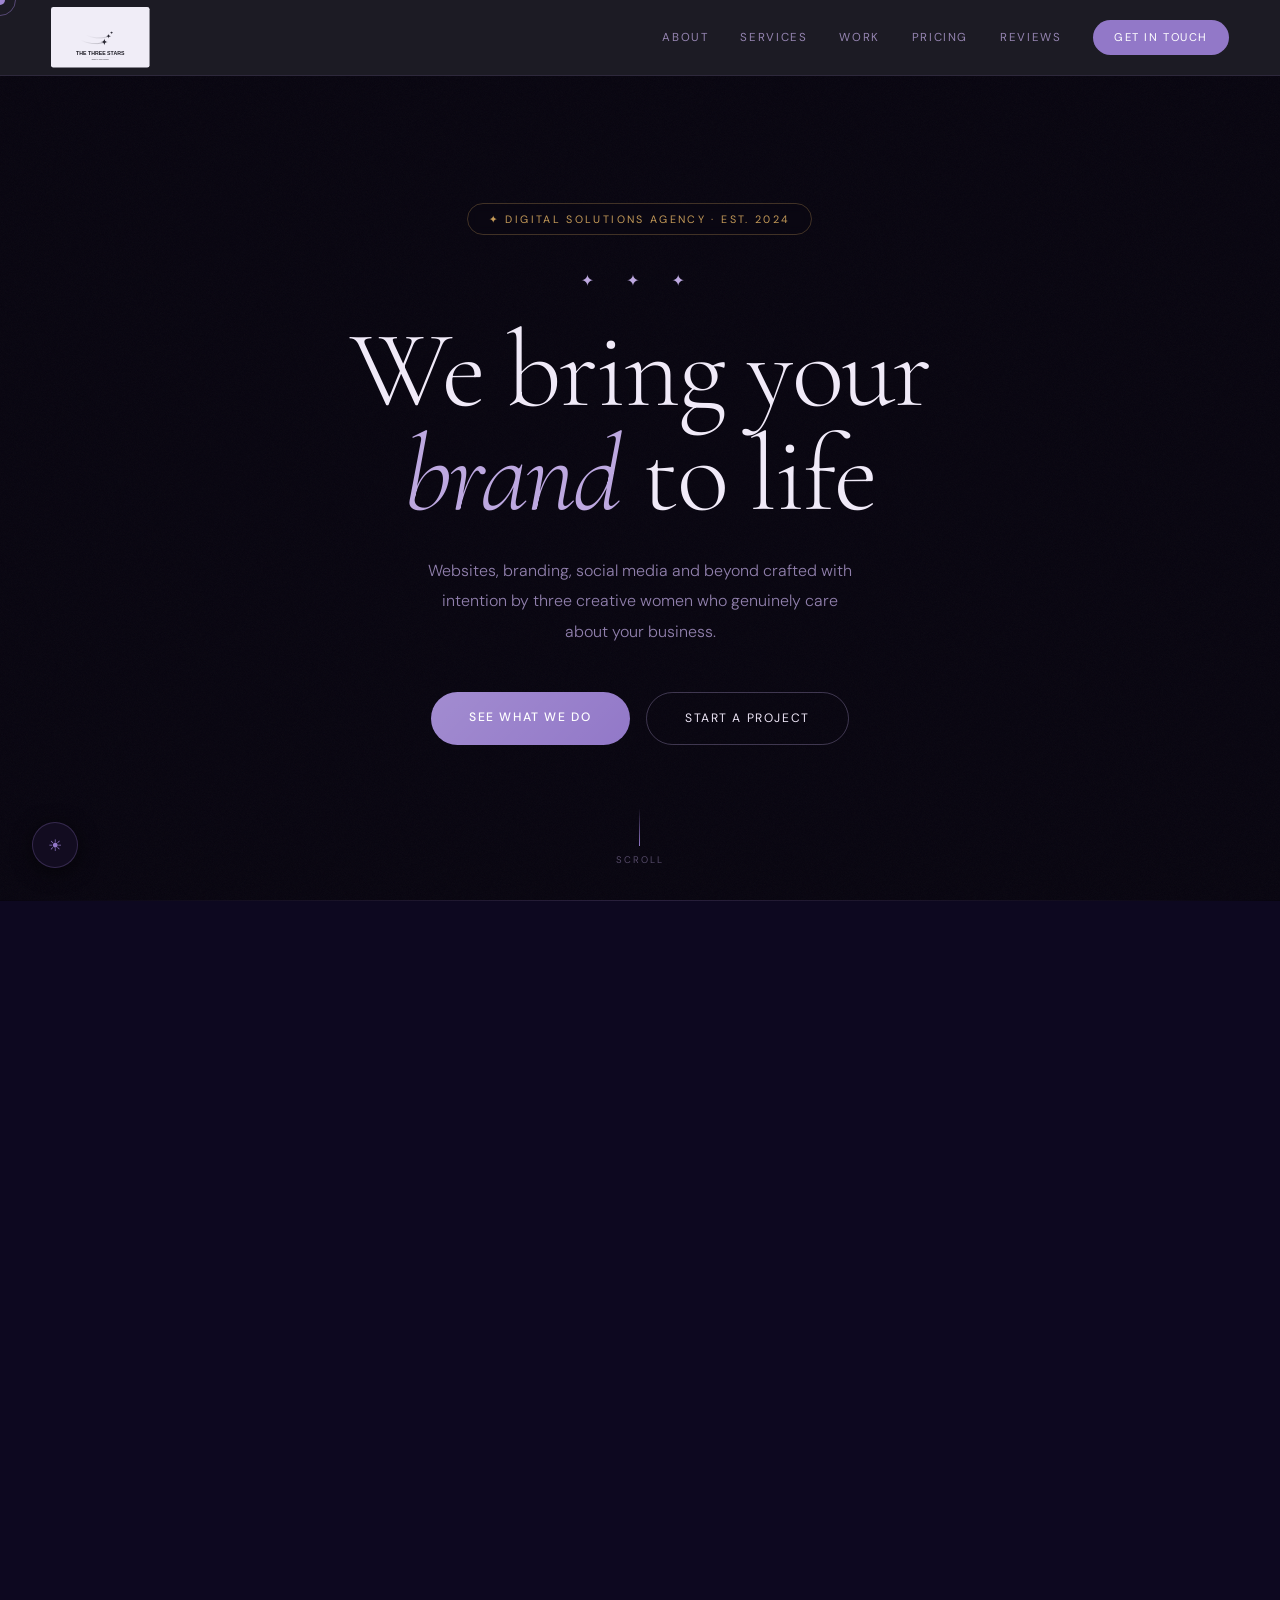
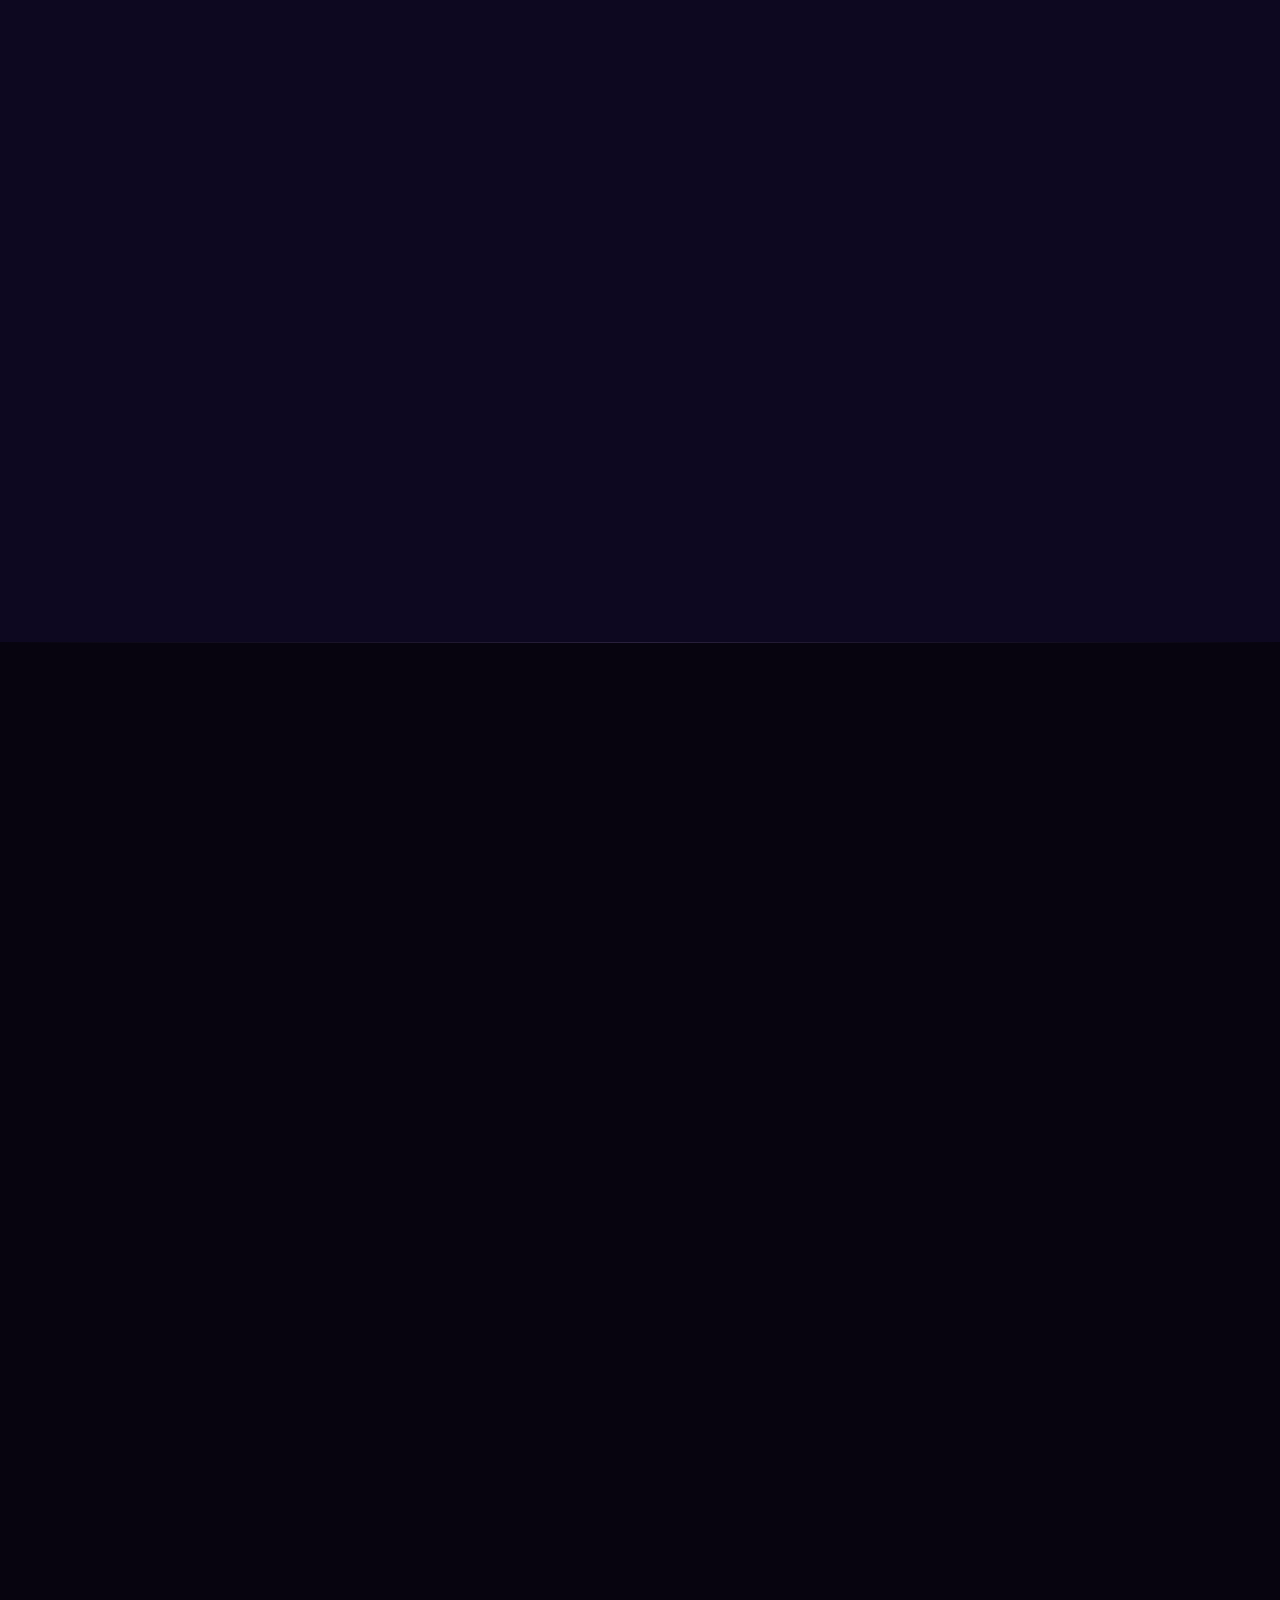
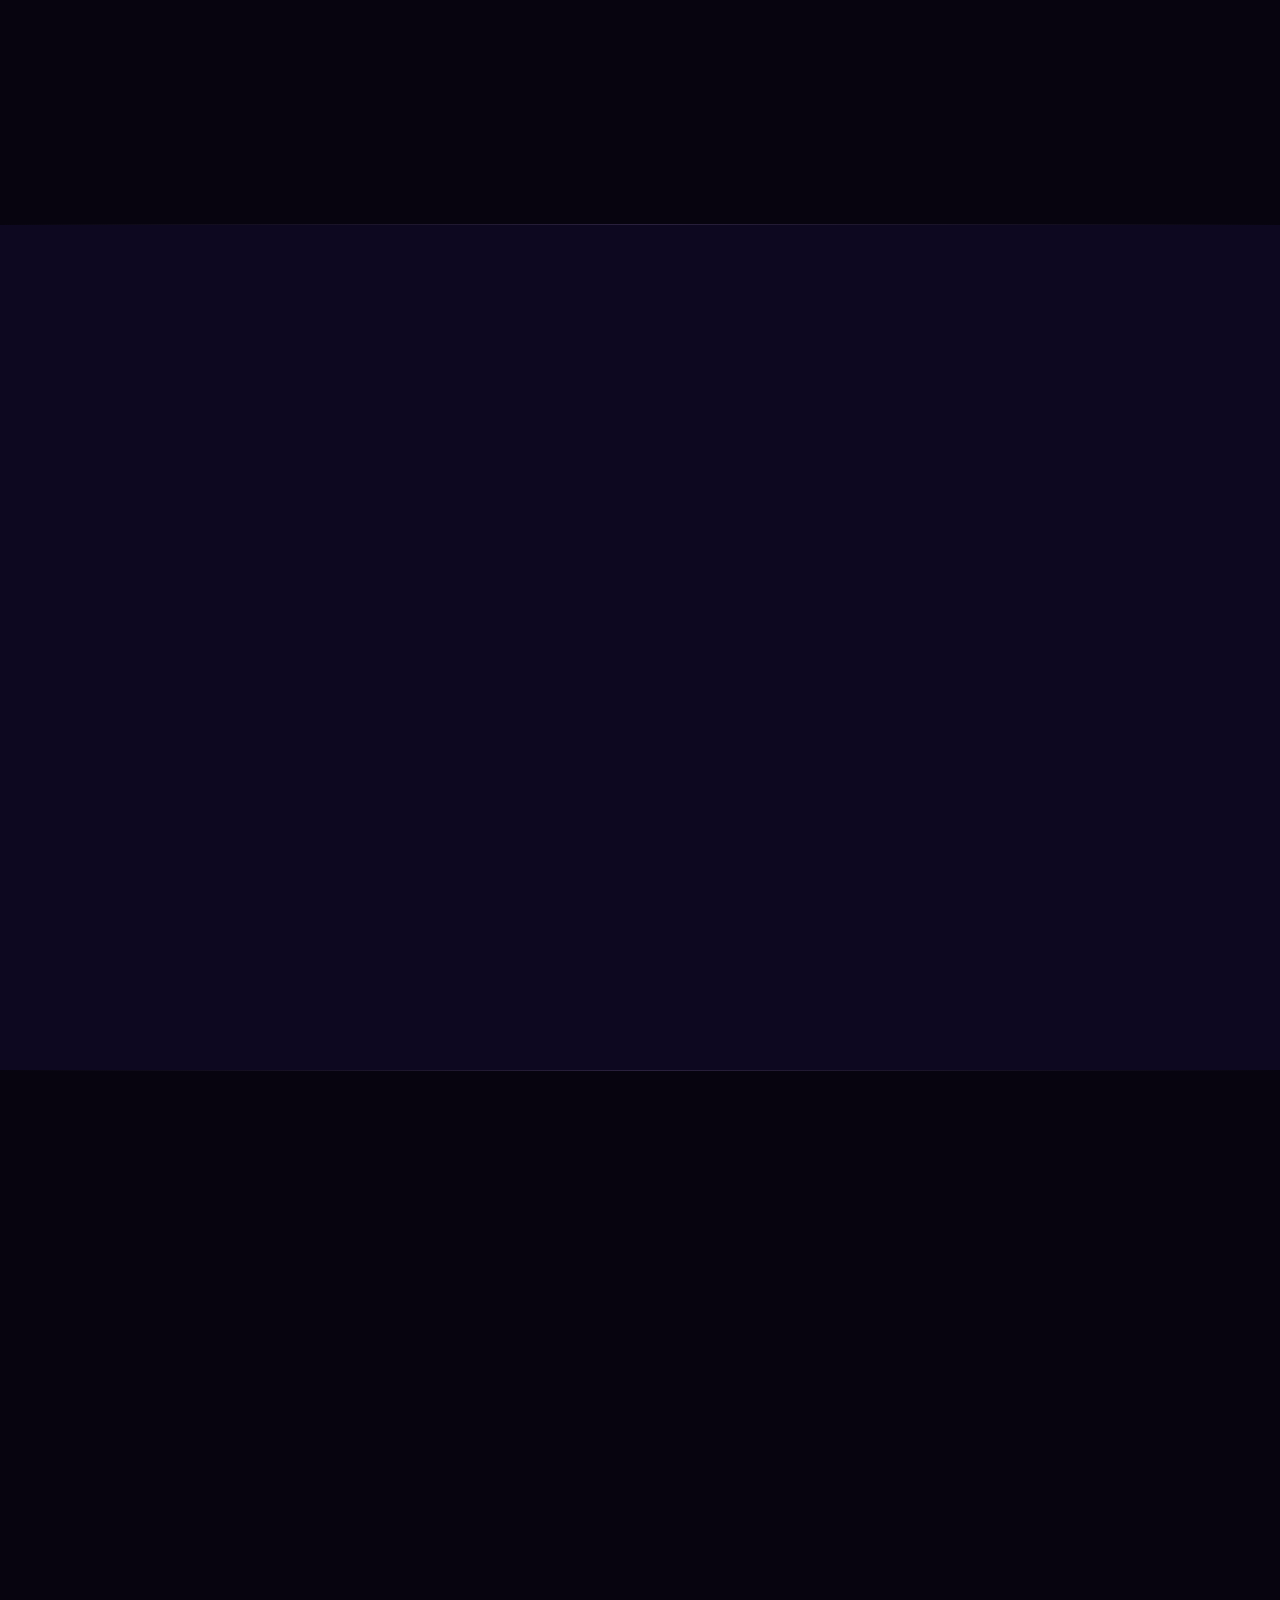
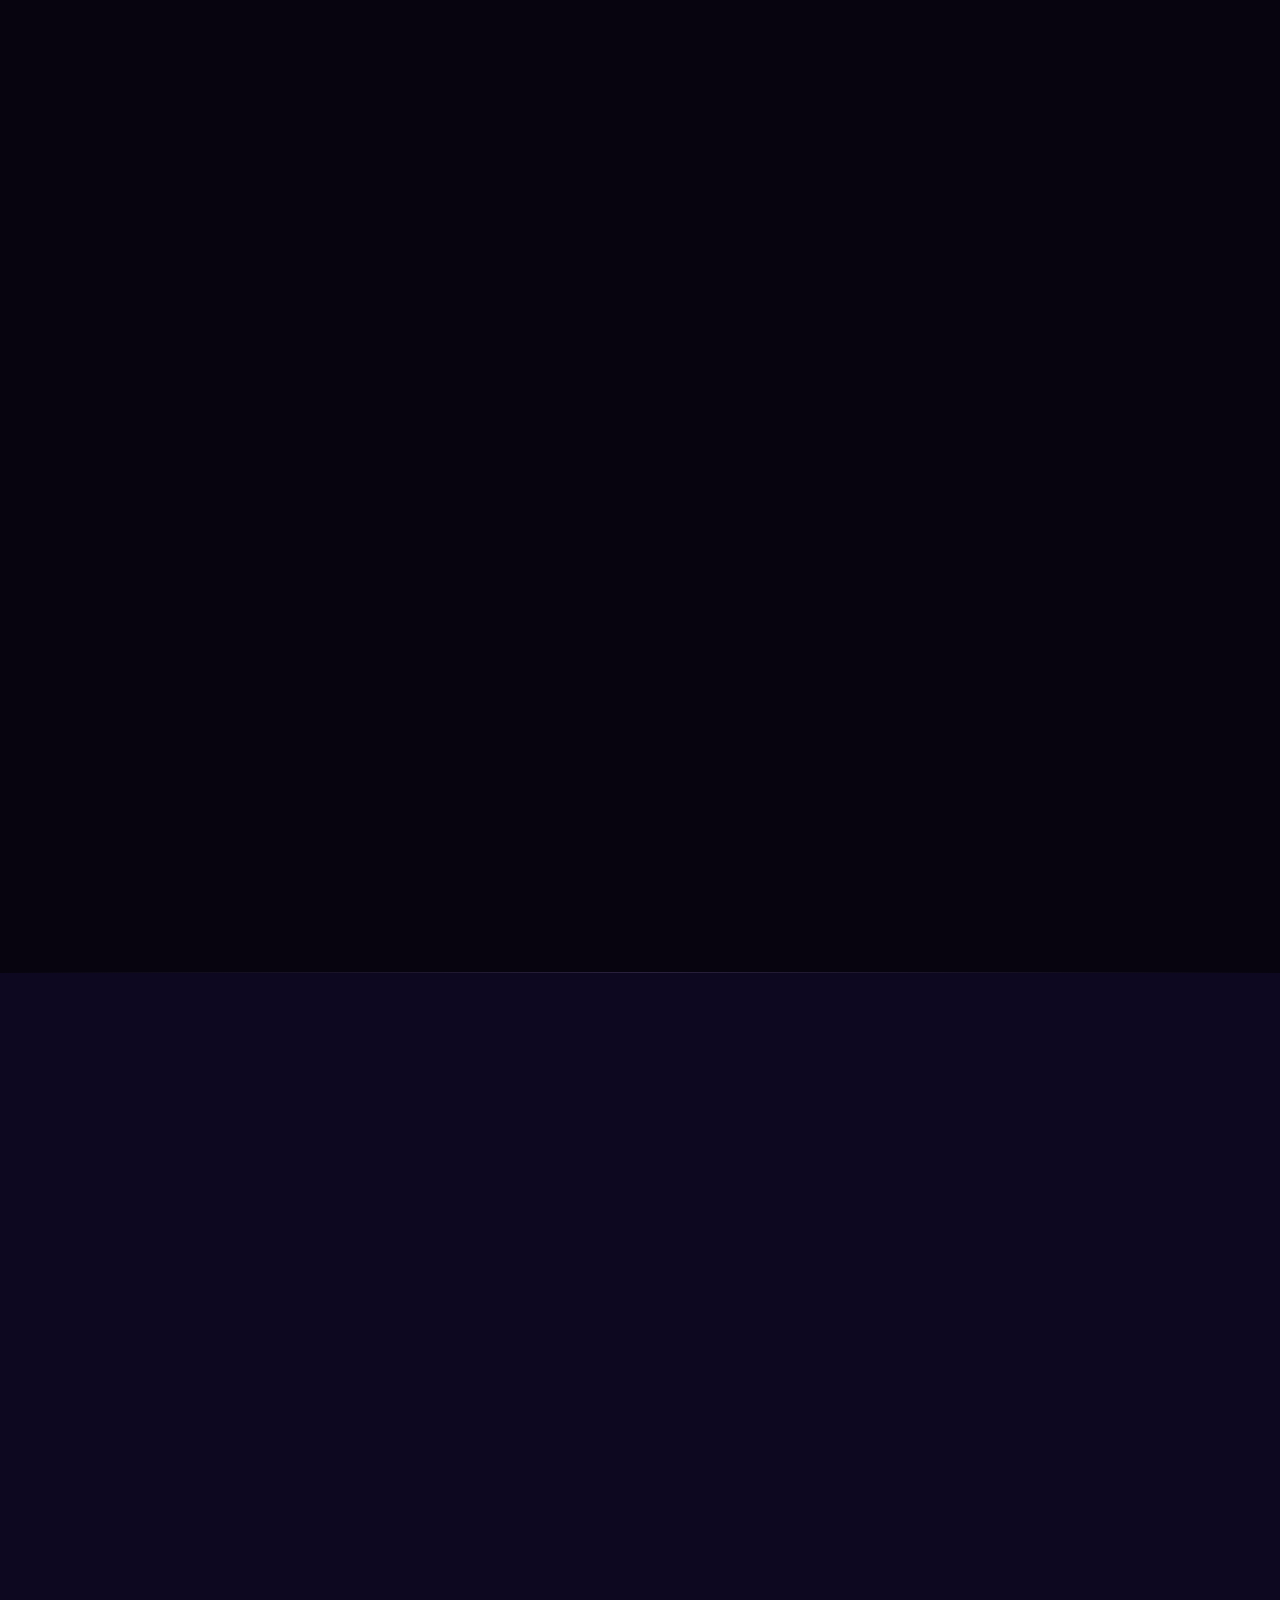
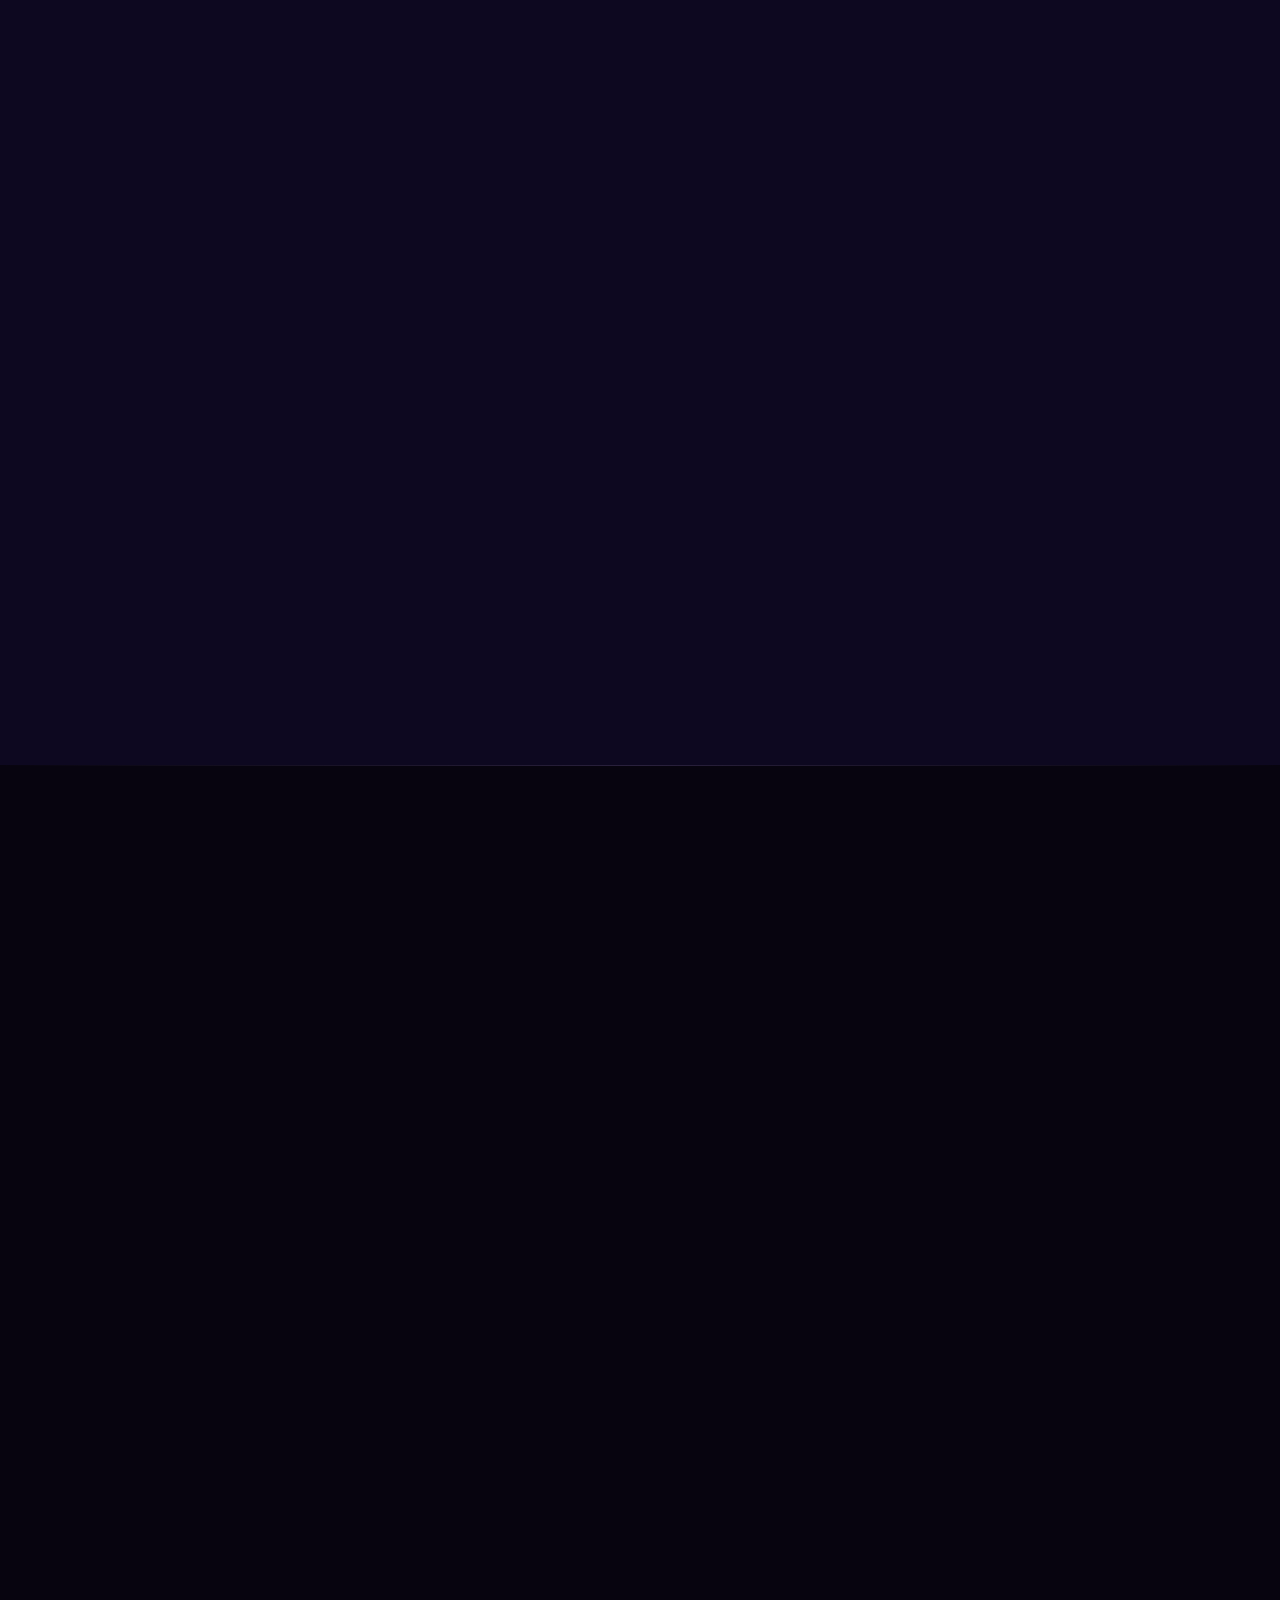
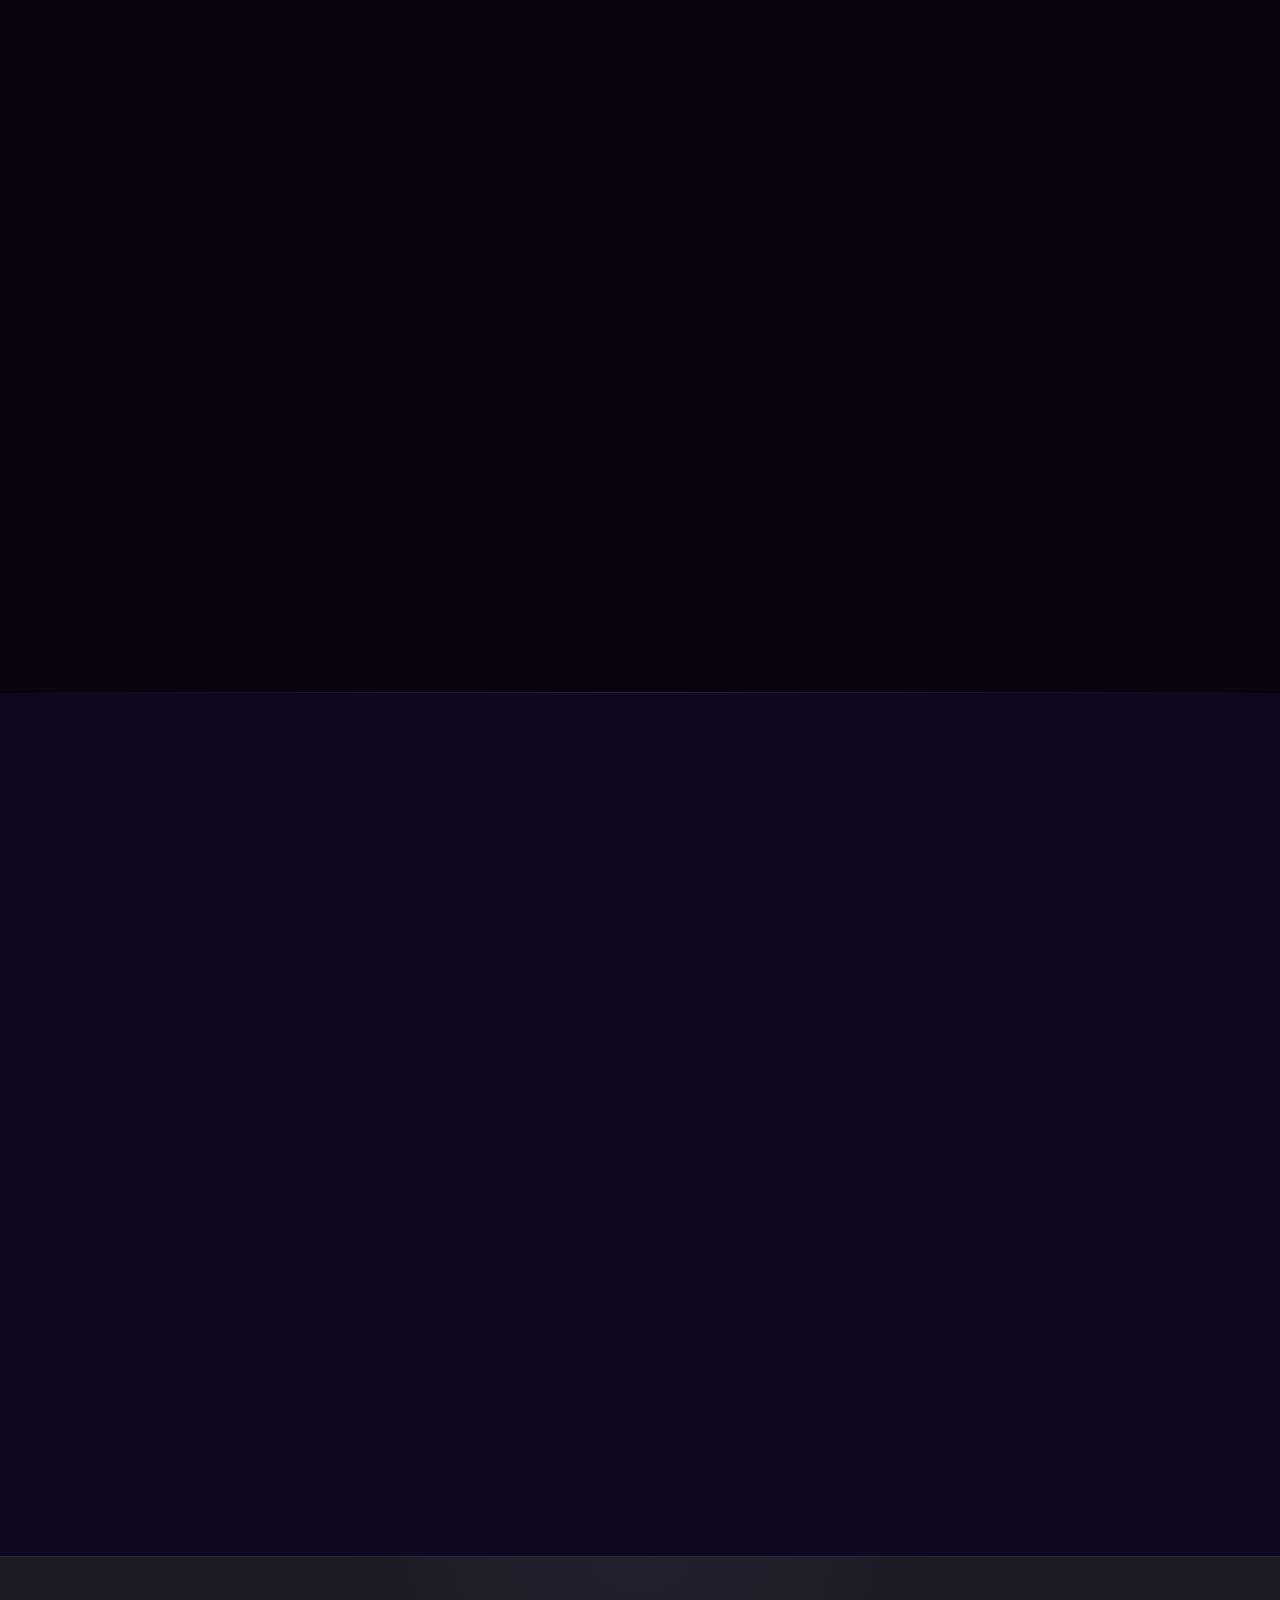
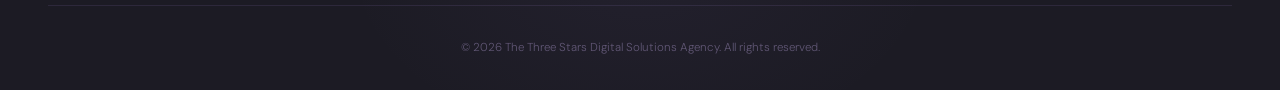
==== commit 86fd3ef8: "minor fixes" ====
--- a/index.html
+++ b/index.html
@@ -125,7 +125,7 @@
 .hero-p{font-size:clamp(.9rem,1.5vw,1rem);color:var(--text2);max-width:430px;margin:0 auto 2.8rem;line-height:1.9;font-weight:300;animation:heroIn 1s .3s cubic-bezier(0.22,1,.36,1) both}
 .hero-btns{display:flex;gap:1rem;justify-content:center;flex-wrap:wrap;animation:heroIn 1s .4s cubic-bezier(0.22,1,.36,1) both}
 @keyframes heroIn{from{opacity:0;transform:translateY(30px) rotateX(12deg)}to{opacity:1;transform:none}}
-.scroll-hint{position:absolute;bottom:2rem;left:50%;transform:translateX(-50%);display:flex;flex-direction:column;align-items:center;gap:6px;color:var(--text3);font-size:.6rem;letter-spacing:.2em;text-transform:uppercase;animation:heroIn 1.2s 1s cubic-bezier(0.22,1,.36,1) both;z-index:2}
+.scroll-hint{position:absolute;bottom:clamp(1.5rem,5vh,2rem);left:0;right:0;margin:0 auto;display:flex;flex-direction:column;align-items:center;gap:6px;color:var(--text3);font-size:.6rem;letter-spacing:.2em;text-transform:uppercase;animation:heroIn 1.2s 1s cubic-bezier(0.22,1,.36,1) both;z-index:2;width:fit-content}
 .scroll-line{width:1px;height:38px;background:linear-gradient(to bottom,transparent,var(--lav));animation:pulse 2.2s 1.5s infinite}
 @keyframes pulse{0%,100%{opacity:.35}50%{opacity:1}}
 
@@ -289,10 +289,10 @@
   background:linear-gradient(145deg,var(--plum-soft) 0%,#1A0E30 60%,var(--plum-mid) 100%);
   border-color:var(--lav);
   box-shadow:0 20px 60px rgba(0,0,0,.5),0 0 0 1px rgba(146,120,200,.4),0 0 60px rgba(146,120,200,.15);
-  margin-top:.8rem;position:relative;
+  margin-top:.8rem;position:relative;overflow:visible;
 }
 .pr-card.feat:hover{transform:translateY(-14px) rotateX(4deg) scale(1.02);box-shadow:0 36px 80px var(--shadow),0 0 60px rgba(146,120,200,.25)}
-.feat-badge{display:inline-flex;align-items:center;justify-content:center;background:var(--gold);color:white;font-size:.67rem;letter-spacing:.13em;text-transform:uppercase;padding:.35rem 1.2rem;border-radius:100px;font-weight:600;position:absolute;top:-14px;left:50%;transform:translateX(-50%);box-shadow:0 4px 14px rgba(196,154,88,.3);border:2px solid var(--bg2)}
+.feat-badge{display:inline-flex;align-items:center;justify-content:center;background:var(--gold);color:white;font-size:.62rem;letter-spacing:.13em;text-transform:uppercase;padding:.35rem 1rem;border-radius:100px;font-weight:600;position:absolute;top:-12px;left:0;right:0;margin:0 auto;box-shadow:0 4px 14px rgba(196,154,88,.3);border:2px solid var(--bg2);white-space:nowrap;width:fit-content}
 .pr-name{font-family:'Cormorant Garamond',serif;font-size:1.26rem;font-weight:500;color:var(--text);margin-bottom:.6rem;line-height:1.3}
 .pr-amt{font-family:'Cormorant Garamond',serif;font-size:2.2rem;font-weight:300;color:var(--lav);line-height:1.1;margin-bottom:.4rem;letter-spacing:-.015em}
 .pr-sub{font-size:.72rem;color:var(--text2);font-weight:300;display:block;margin-bottom:1.4rem}
@@ -387,6 +387,8 @@
   .contact-grid{grid-template-columns:1fr}
 }
 @media(max-width:600px){
+  #cursor{display:none}
+  #cursor-ring{display:none}
   nav{height:68px}
   .nav-logo img{height:44px}
   .team-grid{grid-template-columns:1fr;max-width:360px;margin:0 auto}
@@ -442,7 +444,7 @@
     <div class="hero-badge">✦ Digital Solutions Agency · Est. 2024</div>
     <span class="hero-stars">✦ ✦ ✦</span>
     <h1 class="hero-h1">We bring your<br><em>brand</em> to life</h1>
-    <p class="hero-p">Websites, branding, social media and beyond — crafted with intention by three creative women who genuinely care about your business.</p>
+    <p class="hero-p">Websites, branding, social media and beyond crafted with intention by three creative women who genuinely care about your business.</p>
     <div class="hero-btns">
       <a href="#services" class="btn-primary">See what we do</a>
       <a href="#contact" class="btn-ghost">Start a project</a>
@@ -460,13 +462,13 @@
       <div class="r">
         <span class="label">Who we are</span>
         <h2 class="title">Three women.<br><em>One vision.</em></h2>
-        <p class="about-body">We're Haanim, Ni-shaat and Ammara — three women who started The Three Stars in 2024, took time to grow our skills and experience, and came back in 2026 ready to do the work we love.</p>
-        <p class="about-body">We care about the businesses we work with. Every project is led by one of us personally, so you always have a real point of contact who knows your project inside out — from the first message to final delivery.</p>
+        <p class="about-body">We're Haanim, Ni-shaat and Ammara three women who started The Three Stars in 2024, took time to grow our skills and experience, and came back in 2026 ready to do the work we love.</p>
+        <p class="about-body">We care about the businesses we work with. Every project is led by one of us personally, so you always have a real point of contact who knows your project inside out from the first message to final delivery.</p>
         <p class="about-body">Whether you're a brand looking to level up or a small business just getting started, we'd love to be part of your story.</p>
       </div>
       <div class="about-right r rd2">
         <span class="about-star-mark">✦ ✦ ✦</span>
-        <p class="about-quote">"We don't just deliver work — we build things you're genuinely proud of."</p>
+        <p class="about-quote">"We don't just deliver work we build things you're genuinely proud of."</p>
         <p class="about-quote-sub">Communication stays personal, timelines stay clear, and the standard never drops.</p>
       </div>
     </div>
@@ -500,7 +502,7 @@
         <a href="https://ammarahoosen-webdev.netlify.app/" class="portfolio-link" target="_blank" rel="noopener noreferrer">View portfolio<svg viewBox="0 0 12 12" fill="none" stroke="currentColor" stroke-width="1.8" stroke-linecap="round"><line x1="2" y1="10" x2="10" y2="2"/><polyline points="4,2 10,2 10,8"/></svg></a>
       </div>
     </div>
-    <p class="team-reach-note r">"When you reach out, we'll connect you with the right person for your project — and that person stays with you from start to finish."</p>
+    <p class="team-reach-note r">"When you reach out, we'll connect you with the right person for your project and that person stays with you from start to finish."</p>
   </div>
 </section>
 
@@ -522,19 +524,19 @@
       <div class="svc-card r rd2">
         <div class="svc-icon">✨</div>
         <h3 class="svc-title">Branding &amp; Identity</h3>
-        <p class="svc-body">From your logo and colour palette to your full brand identity — we create brands that feel cohesive, intentional and uniquely yours.</p>
+        <p class="svc-body">From your logo and colour palette to your full brand identity we create brands that feel cohesive, intentional and uniquely yours.</p>
         <span class="svc-tag">Branding · Logo · Identity</span>
       </div>
       <div class="svc-card r rd3">
         <div class="svc-icon">🃏</div>
         <h3 class="svc-title">Print &amp; Digital Design</h3>
-        <p class="svc-body">Business cards, thank you cards, digital occasion cards and more — whether for your brand or a special moment, designed with care.</p>
+        <p class="svc-body">Business cards, thank you cards, digital occasion cards and more whether for your brand or a special moment, designed with care.</p>
         <span class="svc-tag">Cards · Print · Digital</span>
       </div>
       <div class="svc-card r rd1">
         <div class="svc-icon">📱</div>
         <h3 class="svc-title">Social Media Management</h3>
-        <p class="svc-body">Full social media management for brands ready to hand it over — strategy, content creation, scheduling and engagement, all handled for you.</p>
+        <p class="svc-body">Full social media management for brands ready to hand it over strategy, content creation, scheduling and engagement, all handled for you.</p>
         <span class="svc-tag">Management · Strategy · Content</span>
       </div>
       <div class="svc-card r rd2">
@@ -546,7 +548,7 @@
       <div class="svc-card r rd3">
         <div class="svc-icon">⭐</div>
         <h3 class="svc-title">Business Spotlight Feature</h3>
-        <p class="svc-body">For small businesses we've genuinely connected with — a dedicated highlight showcase to give your brand extra visibility. Our way of giving back.</p>
+        <p class="svc-body">For small businesses we've genuinely connected with a dedicated highlight showcase to give your brand extra visibility. Our way of giving back.</p>
         <span class="svc-tag free">✦ Completely Free</span>
       </div>
     </div>
@@ -566,7 +568,7 @@
         <p class="subtitle r">Our way of giving back to the small businesses we believe in.</p>
       </div>
       <div class="comm-right r rd2">
-        <p class="comm-body">For small businesses we've built a genuine connection with, we create a dedicated highlight feature — completely free, no strings attached. We use what you share with us about your business to build something that showcases who you are and what you offer, giving you a little extra visibility through our platform and audience.</p>
+        <p class="comm-body">For small businesses we've built a genuine connection with, we create a dedicated highlight feature completely free, no strings attached. We use what you share with us about your business to build something that showcases who you are and what you offer, giving you a little extra visibility through our platform and audience.</p>
         <p class="comm-body">It's our way of lifting others as we grow. Community matters to us, and we want to use what we've built to shine a light on the people around us doing great things.</p>
         <div class="comm-note">
           <span class="comm-note-star">✦</span>
@@ -621,7 +623,7 @@
       <div class="port-card-design r rd1" data-category="designs"><img src="img/designs/sb2.png" alt="Design"></div>
       <div class="port-card-design r rd2" data-category="designs"><img src="img/designs/Untitled design.png" alt="Design"></div>
     </div>
-    <p class="port-more r">More coming soon — we're always working on something new.</p>
+    <p class="port-more r">More coming soon we're always working on something new.</p>
   </div>
 </section>
 
@@ -736,7 +738,7 @@
       </div>
       <div class="fg"><label class="fl">Your review</label><textarea class="fc" id="rvText" placeholder="Tell us about your experience..."></textarea></div>
       <button class="sub-btn" id="rvSubmit">Submit review ✦</button>
-      <div class="success-note" id="rvOk">✦ Thank you — your review has been added.</div>
+      <div class="success-note" id="rvOk">✦ Thank you your review has been added.</div>
     </div>
   </div>
 </section>
@@ -784,7 +786,7 @@
           <input type="hidden" name="_next" value="https://t3s-ten.vercel.app/thank-you.html">
           <button type="submit" class="sub-btn">Send your message ✦</button>
         </form>
-        <div class="success-note" id="cOk">✦ Message received — we'll be in touch within 48 hours.</div>
+        <div class="success-note" id="cOk">✦ Message received we'll be in touch within 48 hours.</div>
       </div>
     </div>
   </div>
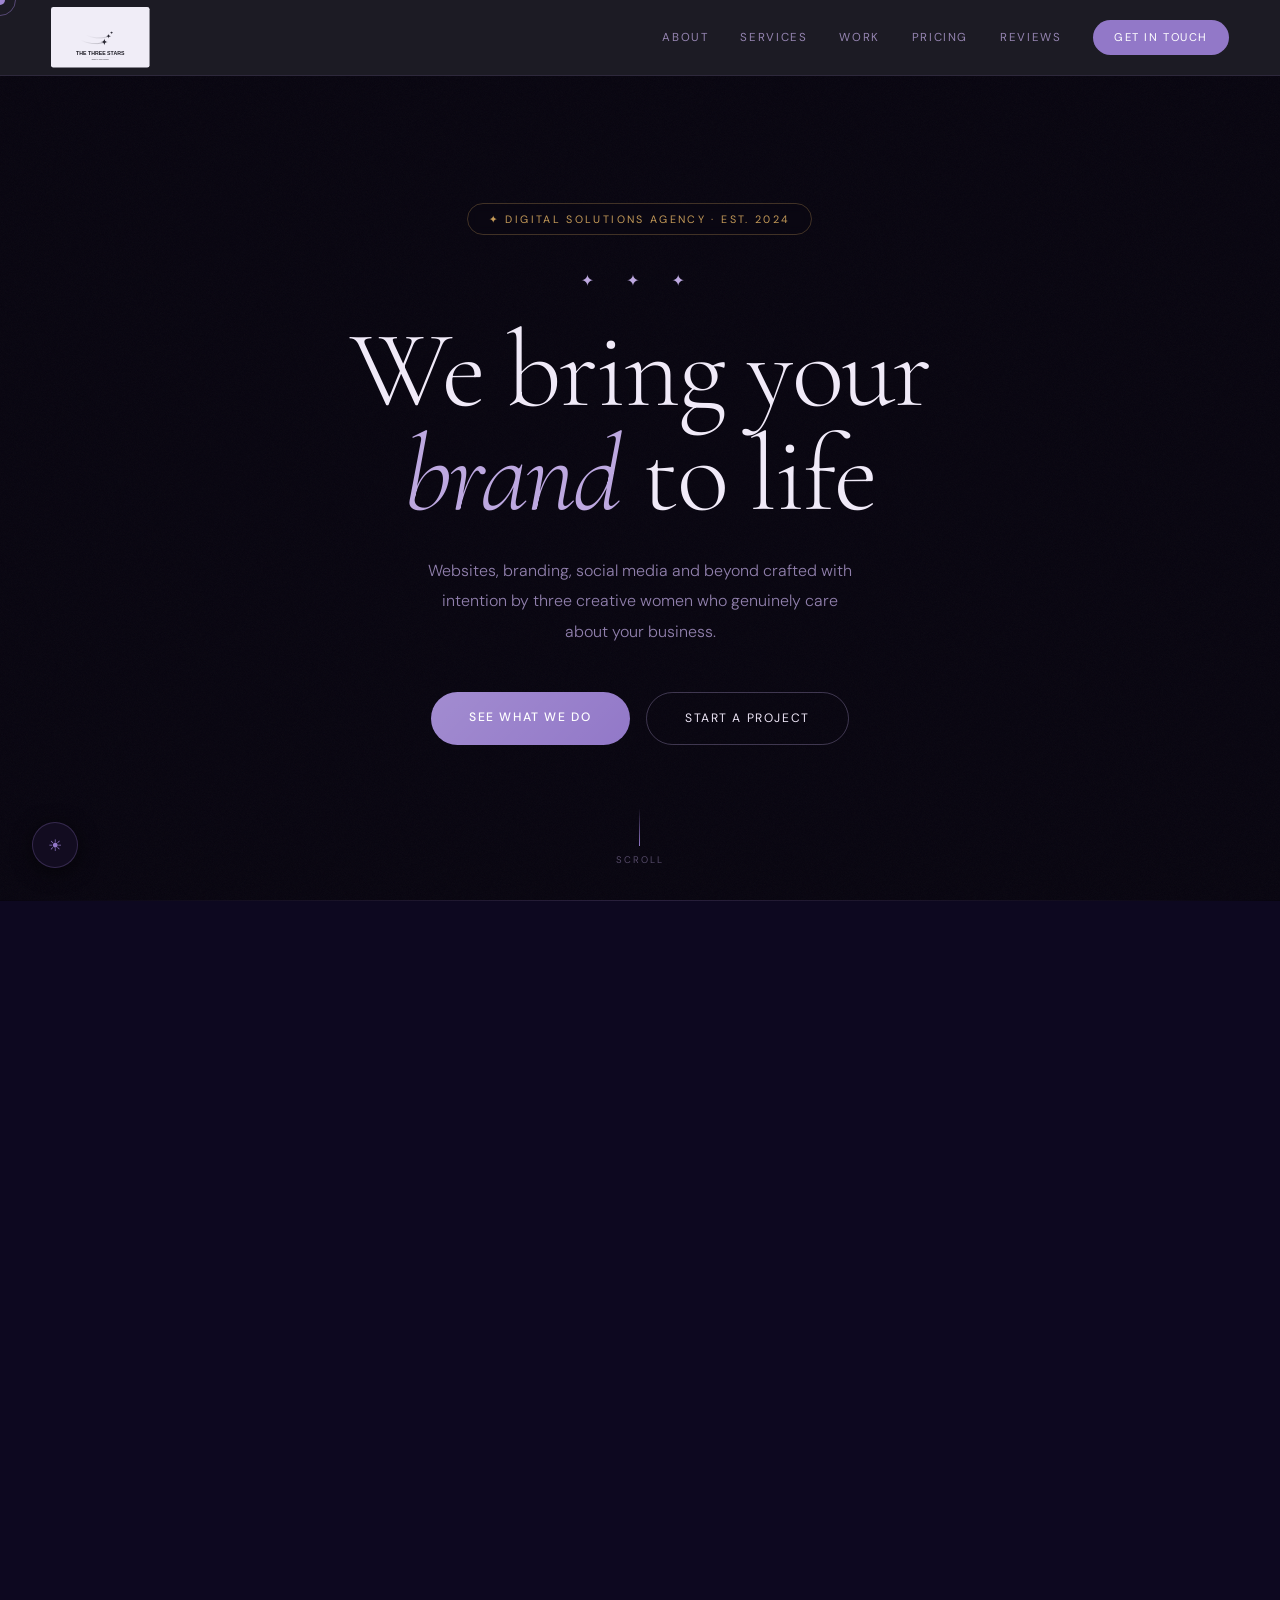
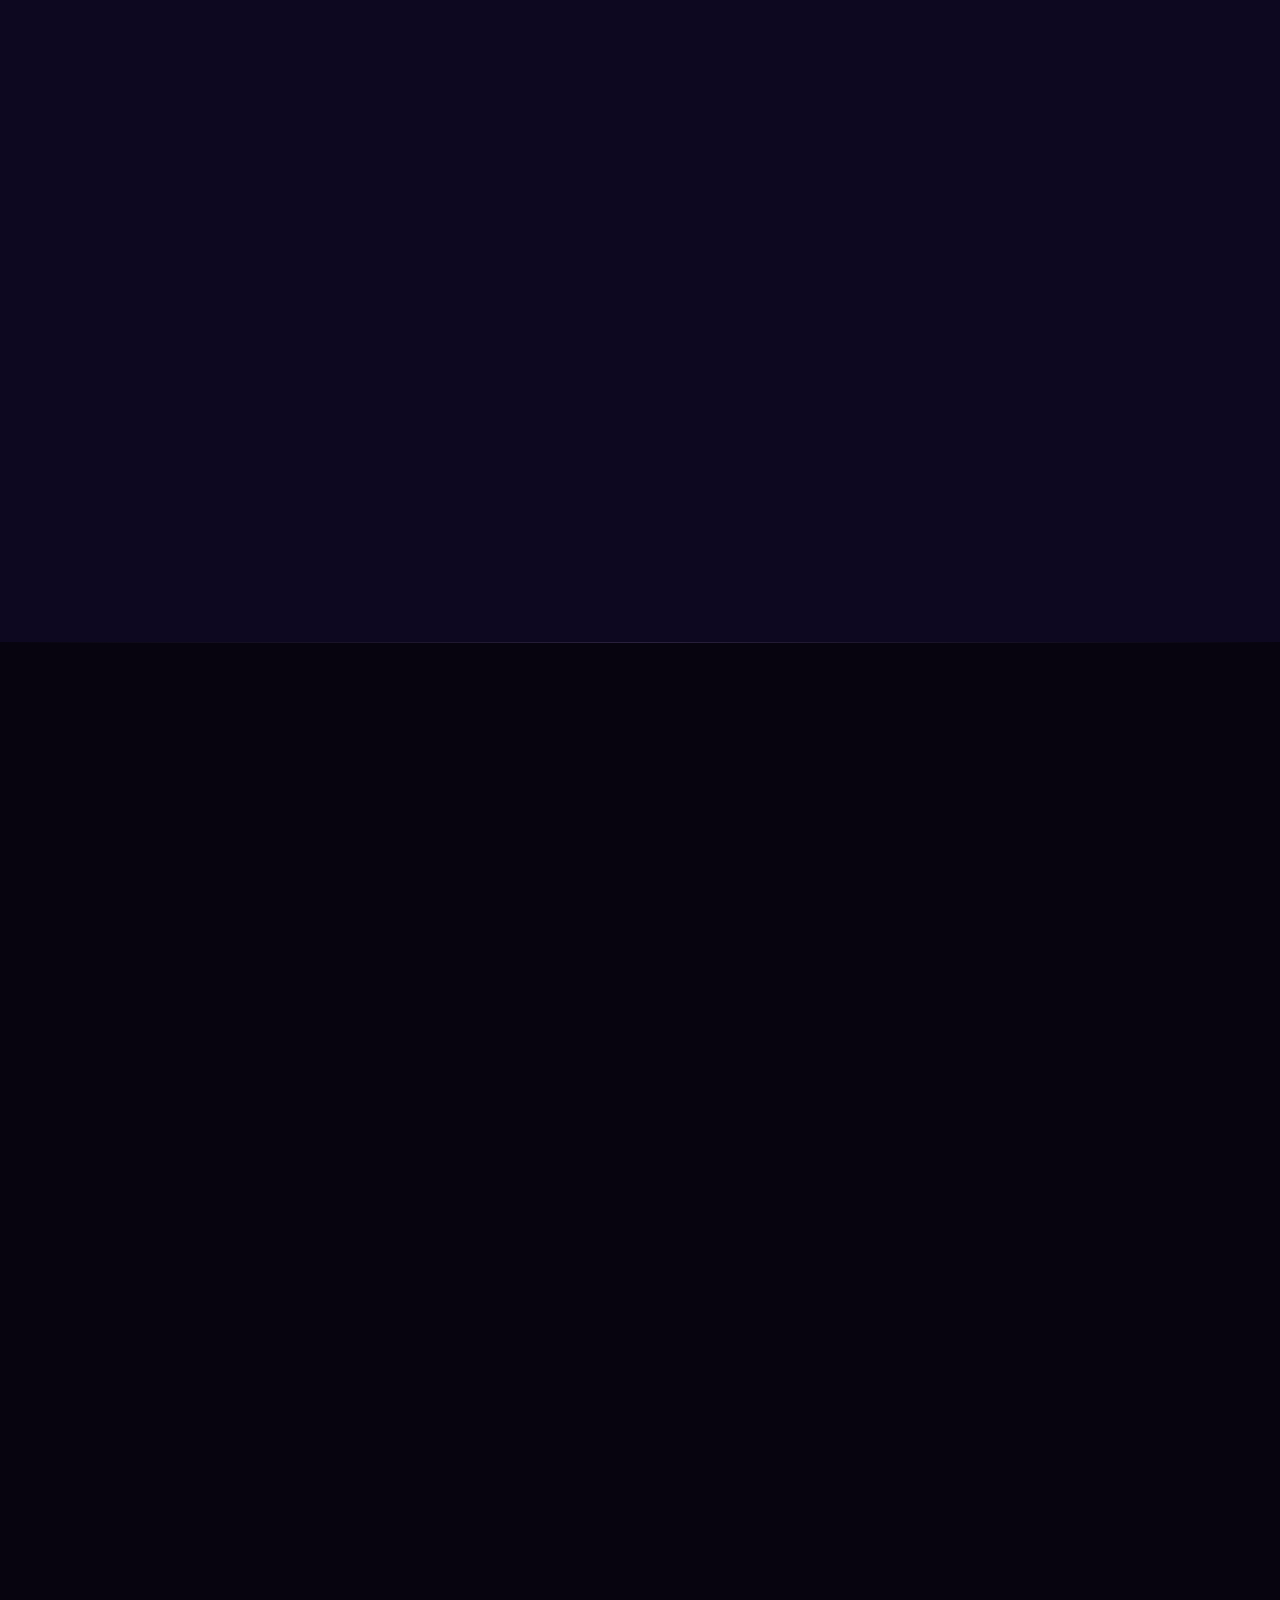
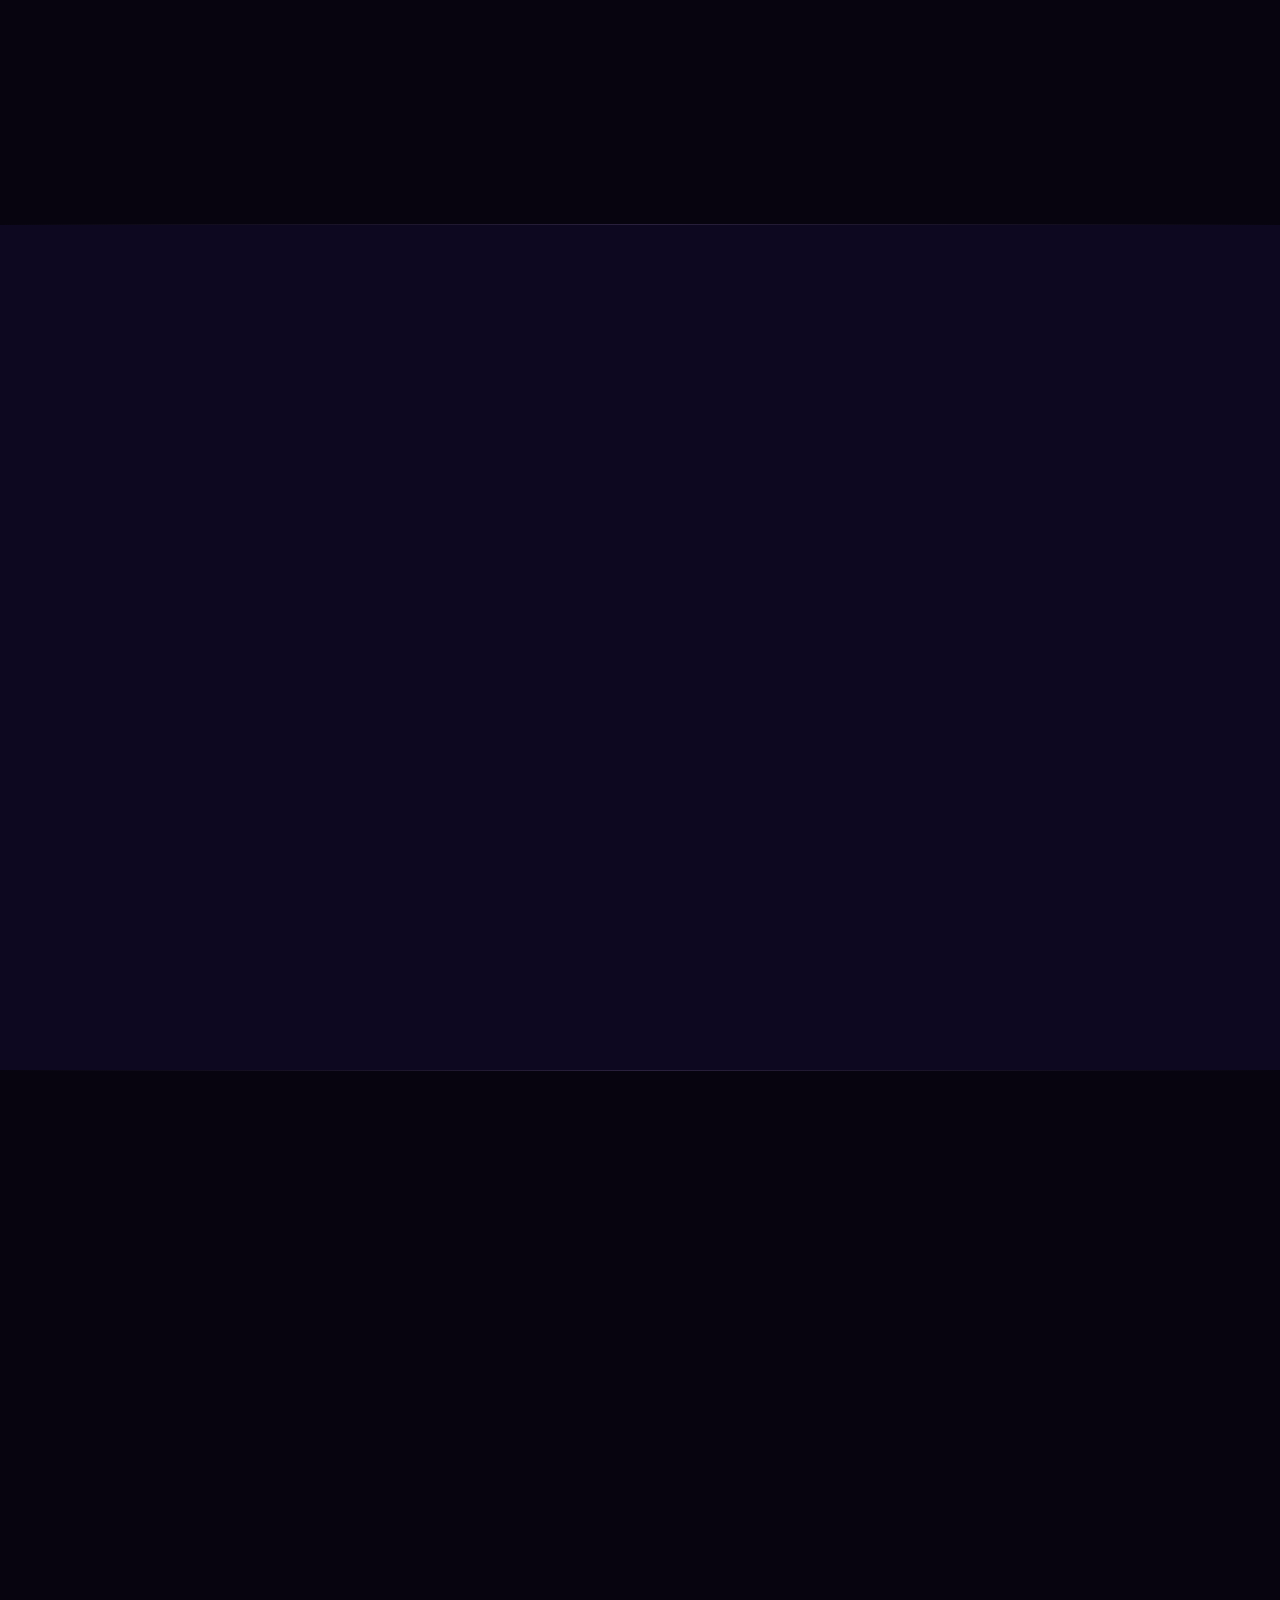
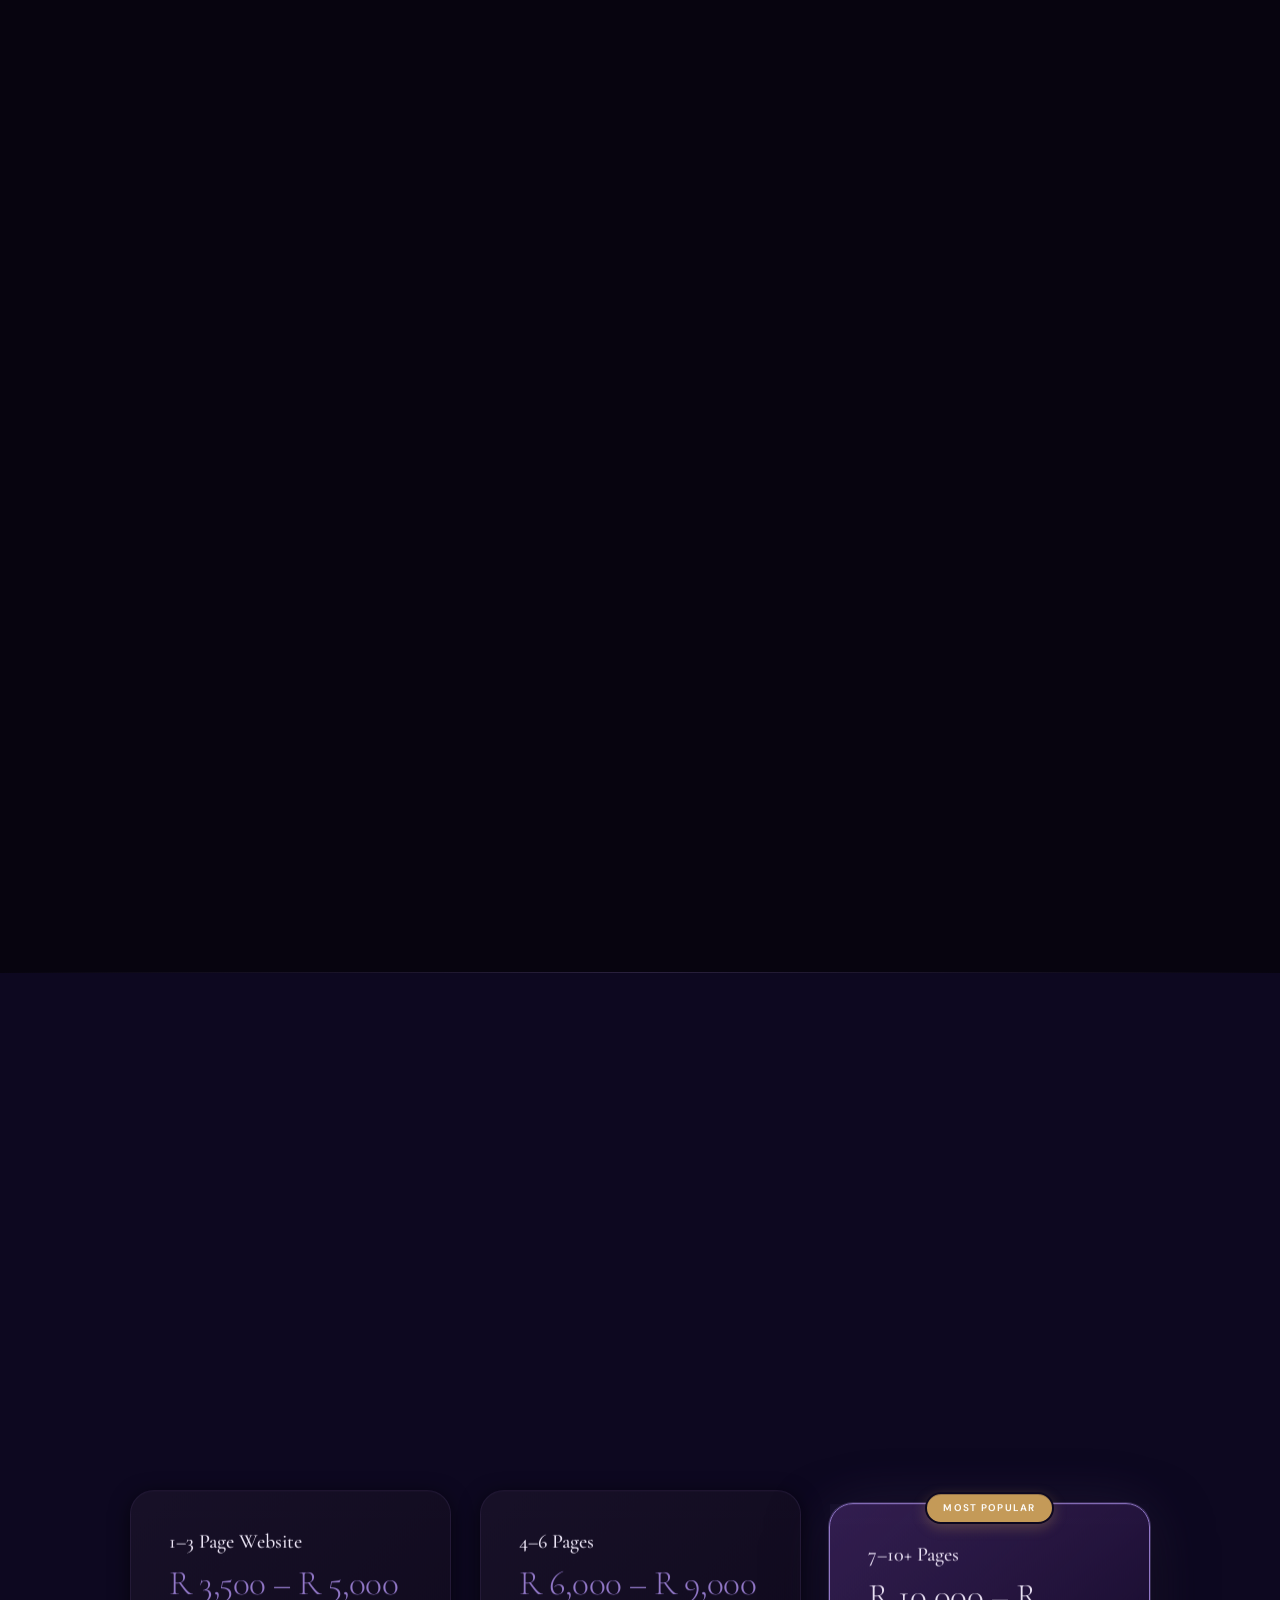
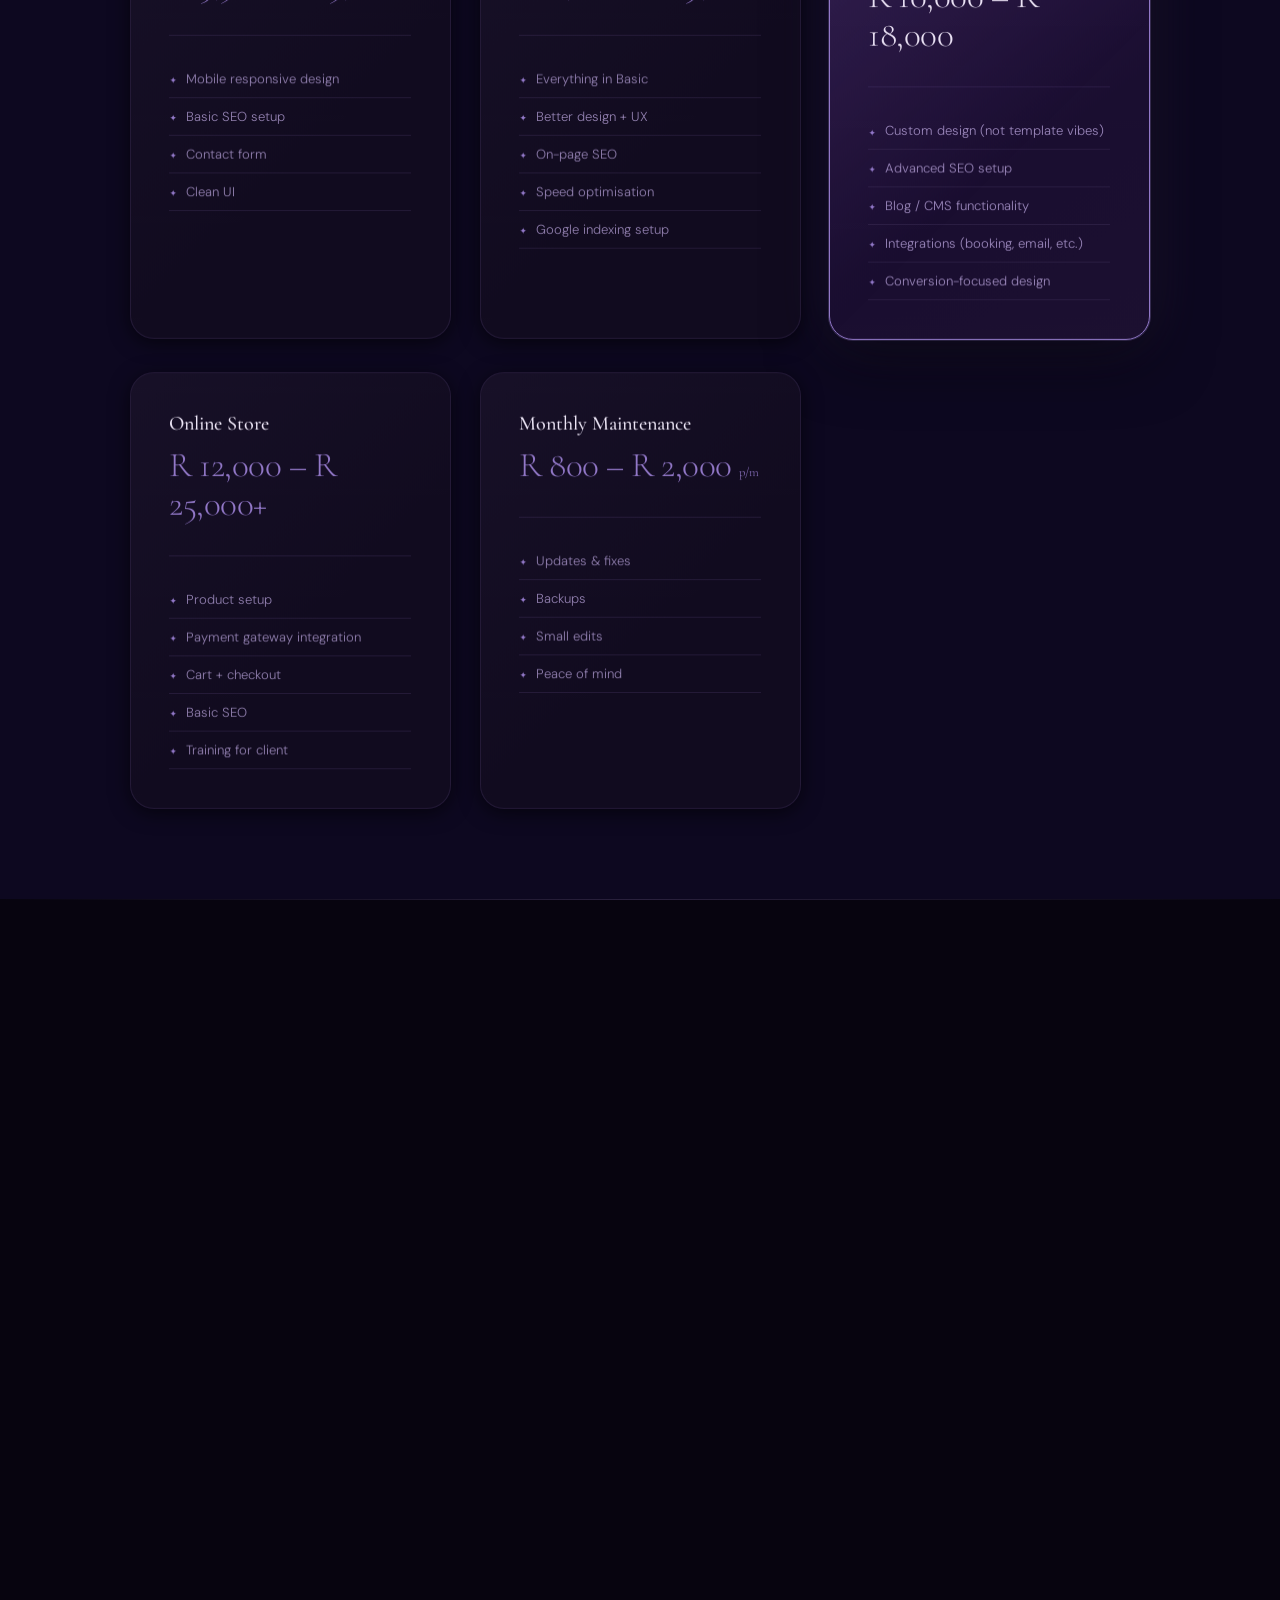
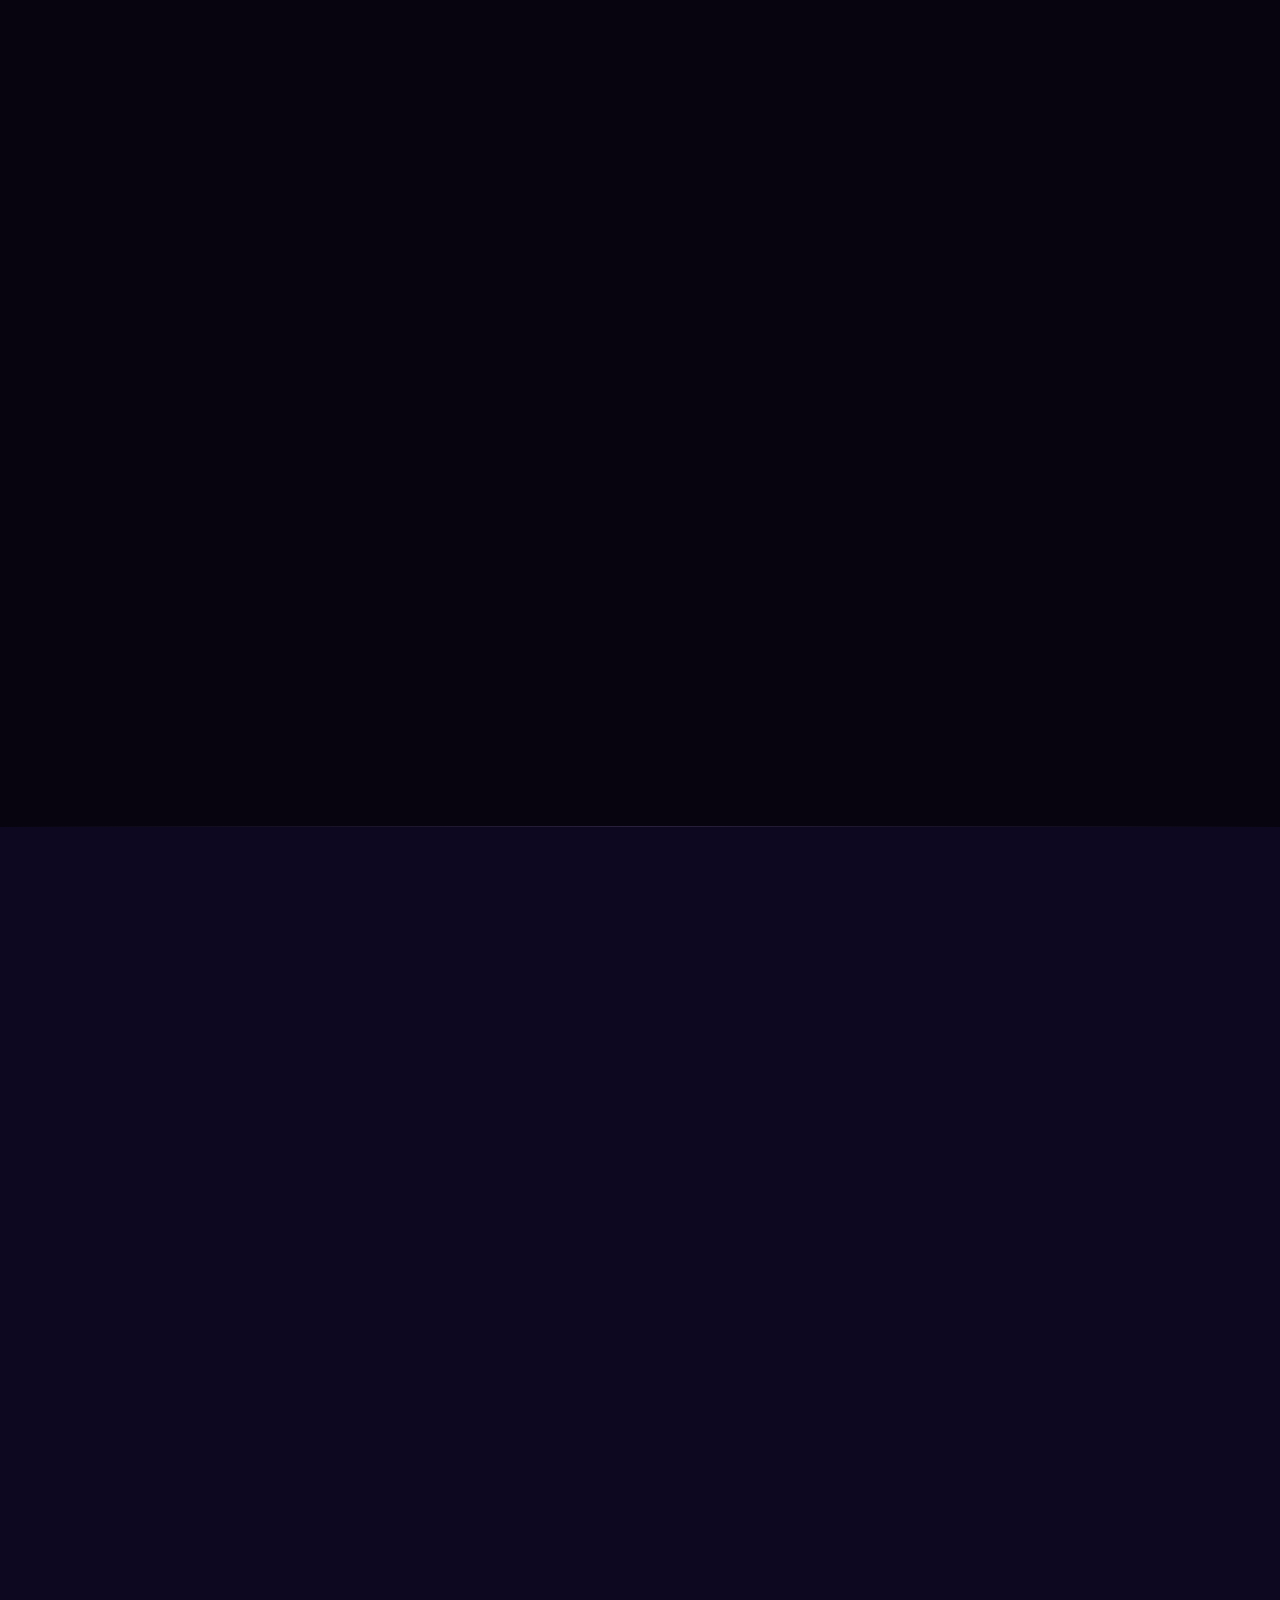
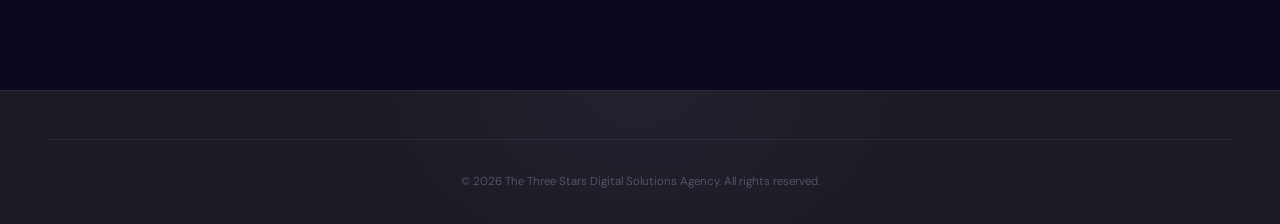
==== commit 8746f7d7: "updates" ====
--- a/index.html
+++ b/index.html
@@ -275,13 +275,22 @@
 ═══════════════════════════════════════════ */
 .pricing-section{background:var(--bg2);position:relative;overflow:hidden}
 .pricing-3d{position:absolute;inset:0;pointer-events:none;overflow:hidden}
+.pricing-filters{display:flex;flex-wrap:wrap;gap:0.8rem;margin-bottom:2.5rem;justify-content:center;align-items:center}
+.filter-btn{
+  background:var(--card-bg);border:1.5px solid var(--border);border-radius:100px;
+  padding:0.7rem 1.4rem;font-size:0.78rem;letter-spacing:0.12em;text-transform:uppercase;
+  color:var(--text2);font-weight:500;cursor:pointer;transition:all 0.3s cubic-bezier(0.22,1,.36,1);
+  font-family:'DM Sans',sans-serif;white-space:nowrap;
+}
+.filter-btn:hover{border-color:var(--lav);color:var(--lav)}
+.filter-btn.active{background:var(--lav);color:white;border-color:var(--lav);box-shadow:0 8px 24px rgba(146,120,200,.35)}
 .pricing-grid{display:grid;grid-template-columns:repeat(3,1fr);gap:1.8rem;align-items:stretch}
 .pr-card{
   background:var(--card-bg);border:1.5px solid var(--border);border-radius:24px;
   padding:2.4rem;display:flex;flex-direction:column;
-  transition:transform .4s cubic-bezier(0.22,1,.36,1),border-color .3s,box-shadow .4s;
+  transition:transform .4s cubic-bezier(0.22,1,.36,1),border-color .3s,box-shadow .4s,opacity .3s;
   box-shadow:0 4px 20px var(--shadow);
-  transform-style:preserve-3d;position:relative;overflow:hidden;
+  transform-style:preserve-3d;position:relative;overflow:hidden;opacity:1;
 }
 .pr-card::before{content:'';position:absolute;inset:0;background:linear-gradient(135deg,rgba(146,120,200,.05) 0%,transparent 60%);pointer-events:none}
 .pr-card:hover{transform:translateY(-10px) rotateX(3deg) scale(1.01);border-color:var(--border2);box-shadow:0 28px 70px var(--shadow),0 0 40px var(--glow)}
@@ -385,6 +394,8 @@
   .comm-inner{grid-template-columns:1fr}.comm-right{transform:none!important}
   .reviews-grid{grid-template-columns:1fr 1fr}
   .contact-grid{grid-template-columns:1fr}
+  .pricing-filters{gap:0.6rem}
+  .filter-btn{padding:0.6rem 1rem;font-size:0.7rem}
 }
 @media(max-width:600px){
   #cursor{display:none}
@@ -394,6 +405,8 @@
   .team-grid{grid-template-columns:1fr;max-width:360px;margin:0 auto}
   .services-grid{grid-template-columns:1fr}
   .pricing-grid{grid-template-columns:1fr}
+  .pricing-filters{flex-direction:column;align-items:stretch;gap:0.5rem}
+  .filter-btn{width:100%;padding:0.7rem 1rem;font-size:0.7rem}
   .portfolio-grid{grid-template-columns:1fr}
   .reviews-grid{grid-template-columns:1fr}
   .fr{grid-template-columns:1fr}
@@ -487,7 +500,7 @@
         <div class="team-avatar"><img src="img/WhatsApp Image 2026-04-19 at 16.59.48.jpeg" alt="Ni-shaat" onerror="this.style.display='none';this.parentElement.innerHTML='N'"></div>
         <h3 class="team-name">Ni-shaat</h3>
         <div class="team-contacts">
-          <div class="tc-row"><span class="tc-label">Email</span><span>nishaat@thethreestars.co.za</span></div>
+          <div class="tc-row"><span class="tc-label">Email</span><span>nishthethreesars@gmail.com</span></div>
           <div class="tc-row"><span class="tc-label">WhatsApp</span><span>+27 XX XXX XXXX</span></div>
         </div>
         <a href="https://nishdigitalportfolio.vercel.app/" class="portfolio-link" target="_blank" rel="noopener noreferrer">View portfolio<svg viewBox="0 0 12 12" fill="none" stroke="currentColor" stroke-width="1.8" stroke-linecap="round"><line x1="2" y1="10" x2="10" y2="2"/><polyline points="4,2 10,2 10,8"/></svg></a>
@@ -645,8 +658,19 @@
     <span class="label r">Investment</span>
     <h2 class="title r">Simple, honest <em>pricing</em></h2>
     <p class="subtitle r" style="margin-bottom:3rem">Our pricing is tailored to each project. Reach out and we'll put together a quote for you.</p>
-    <div class="pricing-grid">
-      <div class="pr-card r rd1">
+    
+    <!-- Pricing Filter Buttons -->
+    <div class="pricing-filters r">
+      <button class="filter-btn active" data-service="web-design">Web Design & Development</button>
+      <button class="filter-btn" data-service="branding">Branding & Identity</button>
+      <button class="filter-btn" data-service="print-design">Print & Digital Design</button>
+      <button class="filter-btn" data-service="social-media">Social Media Management</button>
+      <button class="filter-btn" data-service="social-content">Social Media Content</button>
+    </div>
+
+    <div class="pricing-grid" id="pricingGrid">
+      <!-- WEB DESIGN & DEVELOPMENT -->
+      <div class="pr-card r rd1" data-service="web-design">
         <h3 class="pr-name">1–3 Page Website</h3>
         <div class="pr-amt">R 3,500 – R 5,000</div>
         <ul class="pr-items">
@@ -656,7 +680,7 @@
           <li class="pr-item">Clean UI</li>
         </ul>
       </div>
-      <div class="pr-card r rd2">
+      <div class="pr-card r rd2" data-service="web-design">
         <h3 class="pr-name">4–6 Pages</h3>
         <div class="pr-amt">R 6,000 – R 9,000</div>
         <ul class="pr-items">
@@ -667,7 +691,7 @@
           <li class="pr-item">Google indexing setup</li>
         </ul>
       </div>
-      <div class="pr-card feat r rd3">
+      <div class="pr-card feat r rd3" data-service="web-design">
         <span class="feat-badge">Most popular</span>
         <h3 class="pr-name">7–10+ Pages</h3>
         <div class="pr-amt">R 10,000 – R 18,000</div>
@@ -679,7 +703,7 @@
           <li class="pr-item">Conversion-focused design</li>
         </ul>
       </div>
-      <div class="pr-card r rd4">
+      <div class="pr-card r rd4" data-service="web-design">
         <h3 class="pr-name">Online Store</h3>
         <div class="pr-amt">R 12,000 – R 25,000+</div>
         <ul class="pr-items">
@@ -690,7 +714,7 @@
           <li class="pr-item">Training for client</li>
         </ul>
       </div>
-      <div class="pr-card r rd5">
+      <div class="pr-card r rd5" data-service="web-design">
         <h3 class="pr-name">Monthly Maintenance</h3>
         <div class="pr-amt">R 800 – R 2,000 <span style="font-size:.8rem">p/m</span></div>
         <ul class="pr-items">
@@ -698,6 +722,221 @@
           <li class="pr-item">Backups</li>
           <li class="pr-item">Small edits</li>
           <li class="pr-item">Peace of mind</li>
+        </ul>
+      </div>
+
+      <!-- SOCIAL MEDIA MANAGEMENT -->
+      <div class="pr-card r rd1" data-service="social-media" style="display:none">
+        <h3 class="pr-name">Basic Package</h3>
+        <span class="pr-sub">Social Media Management</span>
+        <div class="pr-amt">R 1,800 <span style="font-size:.8rem">p/m</span></div>
+        <ul class="pr-items">
+          <li class="pr-item">2 social media platforms</li>
+          <li class="pr-item">4 posts per month</li>
+          <li class="pr-item">Basic community engagement</li>
+          <li class="pr-item">Monthly reports</li>
+        </ul>
+      </div>
+      <div class="pr-card r rd2" data-service="social-media" style="display:none">
+        <h3 class="pr-name">Standard Package</h3>
+        <span class="pr-sub">Social Media Management</span>
+        <div class="pr-amt">R 3,000 <span style="font-size:.8rem">p/m</span></div>
+        <ul class="pr-items">
+          <li class="pr-item">3 social media platforms</li>
+          <li class="pr-item">8 posts per month</li>
+          <li class="pr-item">Active community management</li>
+          <li class="pr-item">Content calendar</li>
+          <li class="pr-item">Monthly analytics report</li>
+        </ul>
+      </div>
+      <div class="pr-card feat r rd3" data-service="social-media" style="display:none">
+        <span class="feat-badge">Most popular</span>
+        <h3 class="pr-name">Premium Package</h3>
+        <span class="pr-sub">Social Media Management</span>
+        <div class="pr-amt">R 5,500 <span style="font-size:.8rem">p/m</span></div>
+        <ul class="pr-items">
+          <li class="pr-item">All social media platforms</li>
+          <li class="pr-item">15 posts per month</li>
+          <li class="pr-item">24/7 community engagement</li>
+          <li class="pr-item">Influencer collaboration setup</li>
+          <li class="pr-item">Weekly performance tracking</li>
+        </ul>
+      </div>
+
+      <!-- WEB DESIGN & DEVELOPMENT: SEO -->
+      <div class="pr-card r rd1" data-service="web-design" style="display:none">
+        <h3 class="pr-name">Basic SEO Setup</h3>
+        <div class="pr-amt">R 1,500</div>
+        <ul class="pr-items">
+          <li class="pr-item">Keyword research</li>
+          <li class="pr-item">On-page SEO optimization</li>
+          <li class="pr-item">Meta tags setup</li>
+          <li class="pr-item">Initial competitor analysis</li>
+        </ul>
+      </div>
+      <div class="pr-card r rd2" data-service="web-design" style="display:none">
+        <h3 class="pr-name">Advanced SEO</h3>
+        <div class="pr-amt">R 3,500 – R 5,000</div>
+        <ul class="pr-items">
+          <li class="pr-item">Technical SEO audit</li>
+          <li class="pr-item">Advanced keyword strategy</li>
+          <li class="pr-item">Backlink analysis</li>
+          <li class="pr-item">Schema markup implementation</li>
+          <li class="pr-item">Comprehensive competitor analysis</li>
+        </ul>
+      </div>
+      <div class="pr-card feat r rd3" data-service="web-design" style="display:none">
+        <span class="feat-badge">Most popular</span>
+        <h3 class="pr-name">Monthly SEO Maintenance</h3>
+        <div class="pr-amt">R 2,500 <span style="font-size:.8rem">p/m</span></div>
+        <ul class="pr-items">
+          <li class="pr-item">Ongoing optimization</li>
+          <li class="pr-item">Monthly keyword tracking</li>
+          <li class="pr-item">Content optimization</li>
+          <li class="pr-item">Link building</li>
+          <li class="pr-item">Detailed monthly reports</li>
+        </ul>
+      </div>
+
+      <!-- SOCIAL MEDIA MANAGEMENT: DIGITAL MARKETING -->
+      <div class="pr-card r rd1" data-service="social-media" style="display:none">
+        <h3 class="pr-name">Basic Package</h3>
+        <span class="pr-sub">Digital Marketing</span>
+        <div class="pr-amt">R 2,000</div>
+        <ul class="pr-items">
+          <li class="pr-item">Google Ads setup</li>
+          <li class="pr-item">Campaign creation</li>
+          <li class="pr-item">Initial optimization</li>
+          <li class="pr-item">Weekly monitoring</li>
+        </ul>
+      </div>
+      <div class="pr-card r rd2" data-service="social-media" style="display:none">
+        <h3 class="pr-name">Full Package</h3>
+        <span class="pr-sub">Digital Marketing</span>
+        <div class="pr-amt">R 4,500 – R 6,000</div>
+        <ul class="pr-items">
+          <li class="pr-item">Multi-channel campaigns</li>
+          <li class="pr-item">Facebook & Instagram ads</li>
+          <li class="pr-item">Advanced targeting</li>
+          <li class="pr-item">A/B testing</li>
+          <li class="pr-item">Detailed analytics</li>
+        </ul>
+      </div>
+      <div class="pr-card feat r rd3" data-service="social-media" style="display:none">
+        <span class="feat-badge">Most popular</span>
+        <h3 class="pr-name">Ongoing Monthly Management</h3>
+        <span class="pr-sub">Digital Marketing</span>
+        <div class="pr-amt">R 3,000 <span style="font-size:.8rem">p/m</span></div>
+        <ul class="pr-items">
+          <li class="pr-item">Continuous campaign management</li>
+          <li class="pr-item">Performance optimization</li>
+          <li class="pr-item">ROI tracking</li>
+          <li class="pr-item">Monthly strategy reviews</li>
+          <li class="pr-item">24/7 campaign monitoring</li>
+        </ul>
+      </div>
+
+      <!-- PRINT & DIGITAL DESIGN -->
+      <div class="pr-card r rd1" data-service="print-design" style="display:none">
+        <h3 class="pr-name">Basic Card</h3>
+        <div class="pr-amt">R 400 <span style="font-size:.8rem">/card</span></div>
+        <ul class="pr-items">
+          <li class="pr-item">Custom design</li>
+          <li class="pr-item">Standard layout</li>
+          <li class="pr-item">1 revision round</li>
+          <li class="pr-item">Digital delivery</li>
+        </ul>
+      </div>
+      <div class="pr-card feat r rd2" data-service="print-design" style="display:none">
+        <span class="feat-badge">Most popular</span>
+        <h3 class="pr-name">Animated Digital Invite</h3>
+        <div class="pr-amt">R 700 <span style="font-size:.8rem">/card</span></div>
+        <ul class="pr-items">
+          <li class="pr-item">Full animation included</li>
+          <li class="pr-item">Interactive elements</li>
+          <li class="pr-item">Music/sound option</li>
+          <li class="pr-item">2 revision rounds</li>
+          <li class="pr-item">Tracking link included</li>
+        </ul>
+      </div>
+      <div class="pr-card r rd3" data-service="print-design" style="display:none">
+        <h3 class="pr-name">Bulk Discount (5+ cards)</h3>
+        <div class="pr-amt">R 300 <span style="font-size:.8rem">/card</span></div>
+        <ul class="pr-items">
+          <li class="pr-item">Same quality designs</li>
+          <li class="pr-item">Greater savings per card</li>
+          <li class="pr-item">Customizable templates</li>
+          <li class="pr-item">Flexible delivery</li>
+        </ul>
+      </div>
+
+      <!-- BRANDING & IDENTITY -->
+      <div class="pr-card r rd1" data-service="branding" style="display:none">
+        <h3 class="pr-name">Branding Kit</h3>
+        <div class="pr-amt">R 3,000</div>
+        <ul class="pr-items">
+          <li class="pr-item">Color palette</li>
+          <li class="pr-item">Typography guidelines</li>
+          <li class="pr-item">Brand voice guidelines</li>
+          <li class="pr-item">Branding assets</li>
+        </ul>
+      </div>
+      <div class="pr-card feat r rd2" data-service="branding" style="display:none">
+        <span class="feat-badge">Most popular</span>
+        <h3 class="pr-name">Full Branding Kit + Logo</h3>
+        <div class="pr-amt">R 5,500 – R 7,000</div>
+        <ul class="pr-items">
+          <li class="pr-item">Custom logo design</li>
+          <li class="pr-item">Full branding kit</li>
+          <li class="pr-item">Logo variations</li>
+          <li class="pr-item">Brand identity guide</li>
+          <li class="pr-item">3 revision rounds</li>
+        </ul>
+      </div>
+      <div class="pr-card r rd3" data-service="branding" style="display:none">
+        <h3 class="pr-name">Brand Refresh</h3>
+        <div class="pr-amt">R 2,000 – R 2,800</div>
+        <ul class="pr-items">
+          <li class="pr-item">Existing brand update</li>
+          <li class="pr-item">Logo refinement</li>
+          <li class="pr-item">Updated guidelines</li>
+          <li class="pr-item">Modern brand direction</li>
+        </ul>
+      </div>
+
+      <!-- SOCIAL MEDIA CONTENT -->
+      <div class="pr-card r rd1" data-service="social-content" style="display:none">
+        <h3 class="pr-name">Per Post Package</h3>
+        <div class="pr-amt">R 350 <span style="font-size:.8rem">/post</span></div>
+        <ul class="pr-items">
+          <li class="pr-item">1 custom graphic design</li>
+          <li class="pr-item">Engaging post caption</li>
+          <li class="pr-item">Platform optimized</li>
+          <li class="pr-item">Hashtag research</li>
+        </ul>
+      </div>
+      <div class="pr-card r rd2" data-service="social-content" style="display:none">
+        <h3 class="pr-name">Weekly Content Bundle</h3>
+        <div class="pr-amt">R 1,200 <span style="font-size:.8rem">p/w</span></div>
+        <ul class="pr-items">
+          <li class="pr-item">4 custom graphics</li>
+          <li class="pr-item">4 engaging captions</li>
+          <li class="pr-item">Content calendar included</li>
+          <li class="pr-item">Post scheduling</li>
+          <li class="pr-item">Hashtag optimization</li>
+        </ul>
+      </div>
+      <div class="pr-card feat r rd3" data-service="social-content" style="display:none">
+        <span class="feat-badge">Most popular</span>
+        <h3 class="pr-name">Monthly Content Package</h3>
+        <div class="pr-amt">R 4,000 <span style="font-size:.8rem">p/m</span></div>
+        <ul class="pr-items">
+          <li class="pr-item">16 custom graphics</li>
+          <li class="pr-item">16 engaging captions</li>
+          <li class="pr-item">Full content calendar</li>
+          <li class="pr-item">Weekly scheduling</li>
+          <li class="pr-item">Trends & hashtag research</li>
+          <li class="pr-item">Monthly performance report</li>
         </ul>
       </div>
     </div>
@@ -1160,10 +1399,43 @@
 },{passive:true});
 
 /* ════════════════════════════════════════
+   PRICING FILTER
+════════════════════════════════════════ */
+const filterBtns = document.querySelectorAll('.filter-btn');
+const pricingCards = document.querySelectorAll('.pr-card');
+
+filterBtns.forEach(btn => {
+  btn.addEventListener('click', function() {
+    const service = this.getAttribute('data-service');
+    
+    // Update active button
+    filterBtns.forEach(b => b.classList.remove('active'));
+    this.classList.add('active');
+    
+    // Filter cards with animation
+    pricingCards.forEach(card => {
+      const cardService = card.getAttribute('data-service');
+      if(cardService === service) {
+        card.style.display = 'flex';
+        setTimeout(() => {
+          card.style.opacity = '1';
+        }, 10);
+      } else {
+        card.style.opacity = '0';
+        setTimeout(() => {
+          card.style.display = 'none';
+        }, 300);
+      }
+    });
+  });
+});
+
+/* ════════════════════════════════════════
    CONTACT FORM REDIRECT
 ════════════════════════════════════════ */
 const cf=document.querySelector('.contact-form');
 if(cf){cf.addEventListener('submit',function(){setTimeout(()=>{window.location.href='thank-you.html';},1000);});}
+
 </script>
 </body>
 </html>
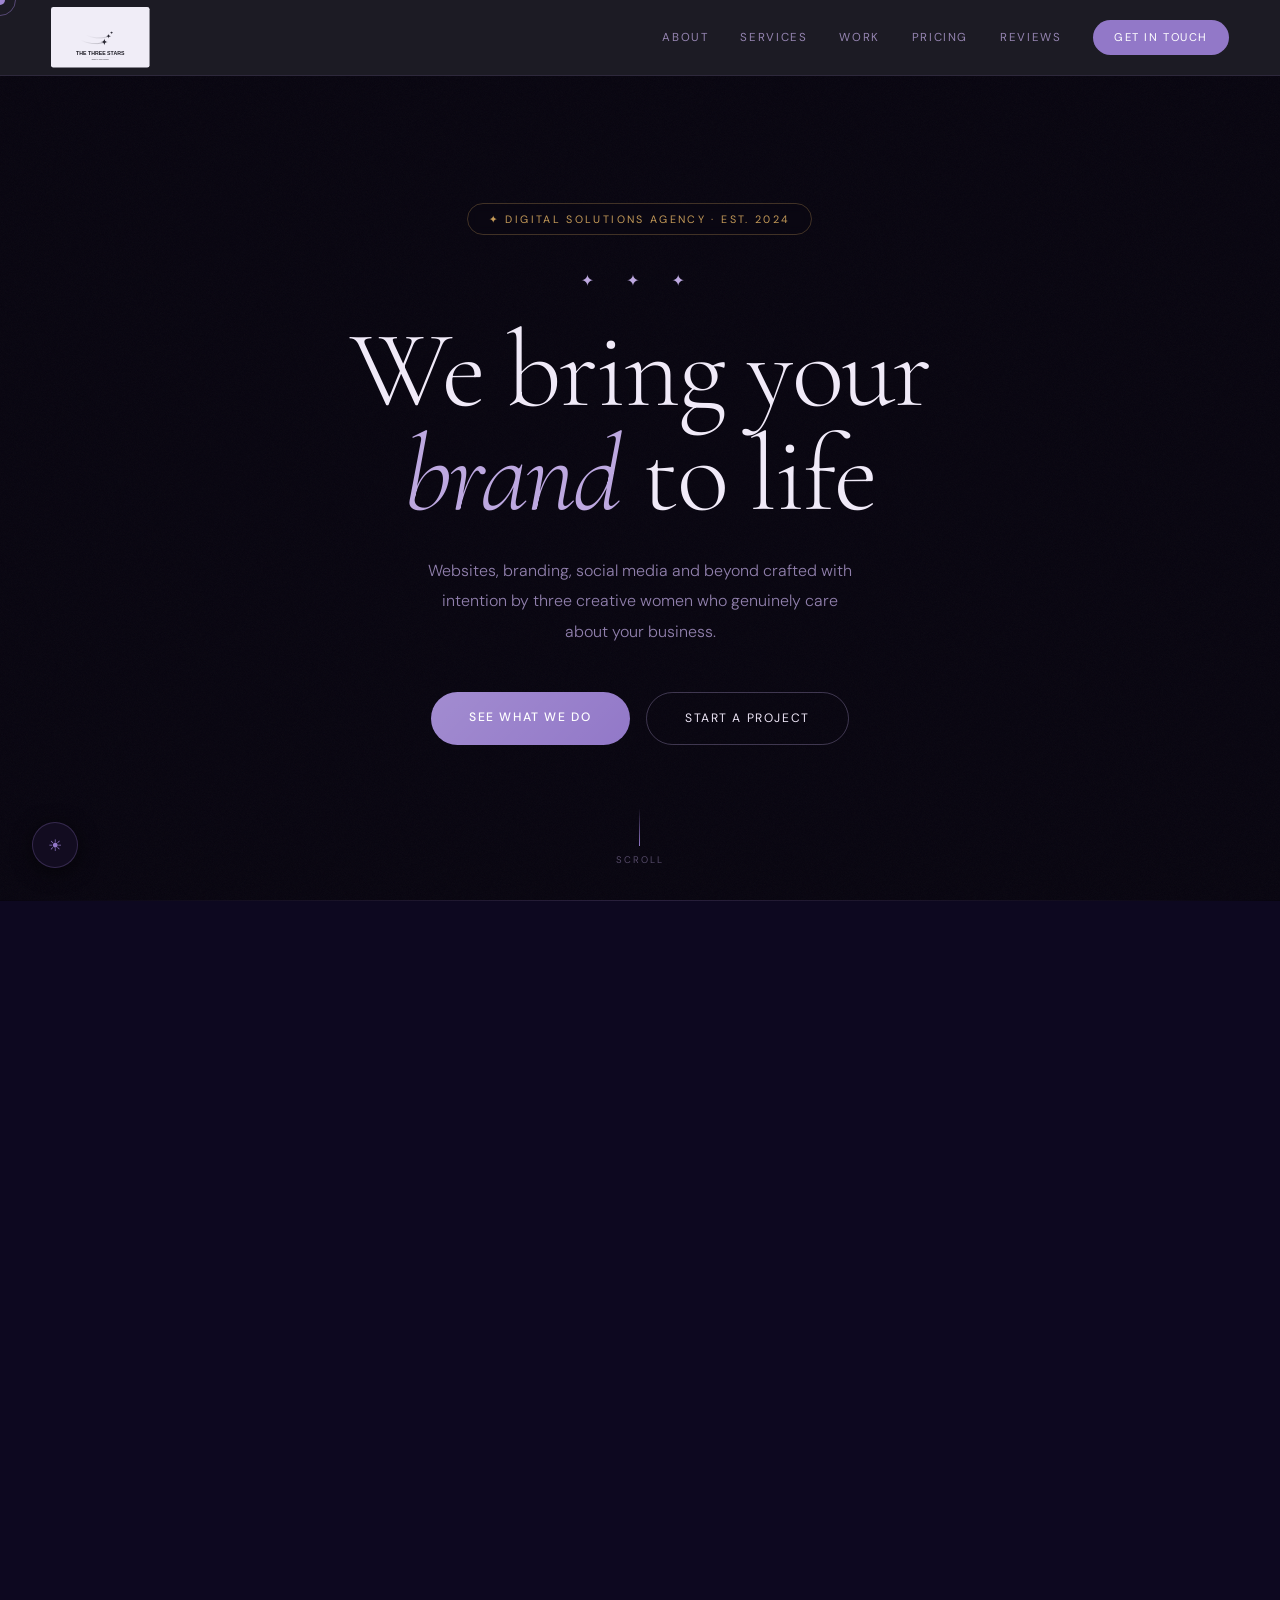
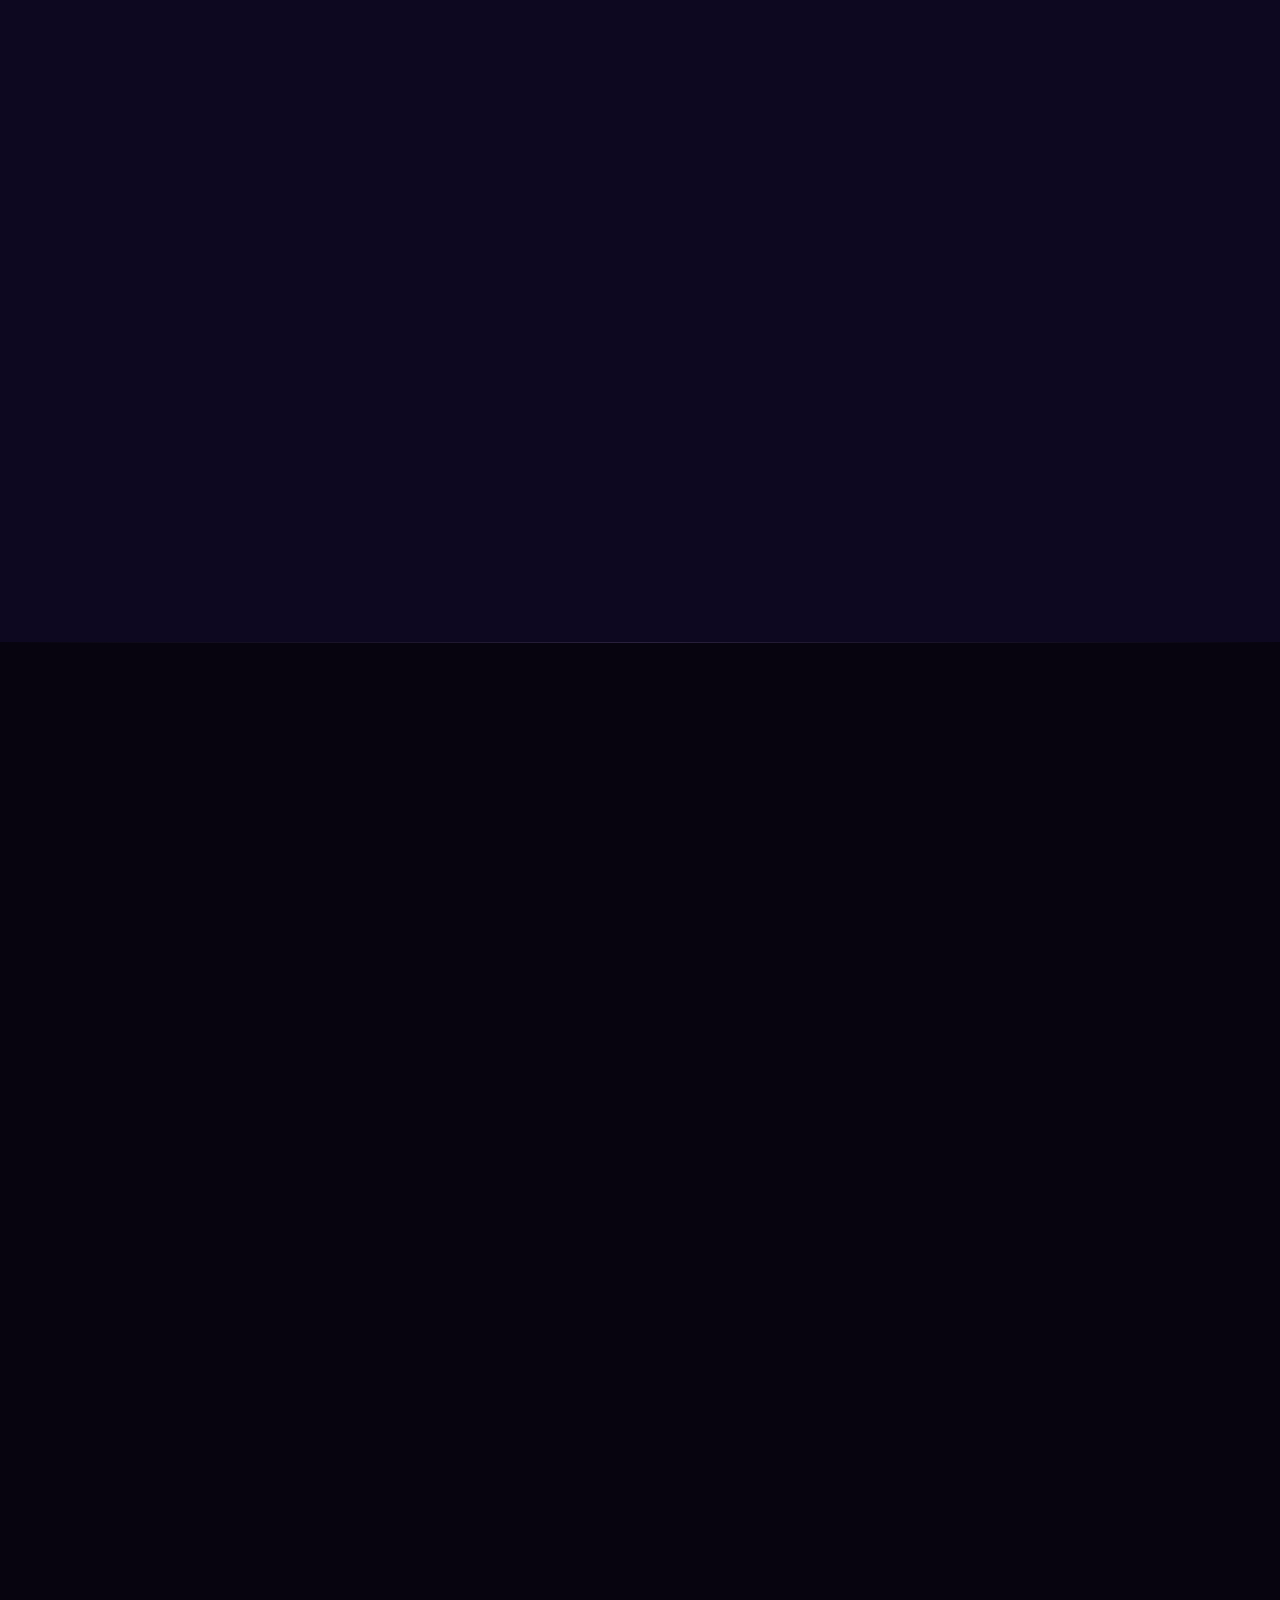
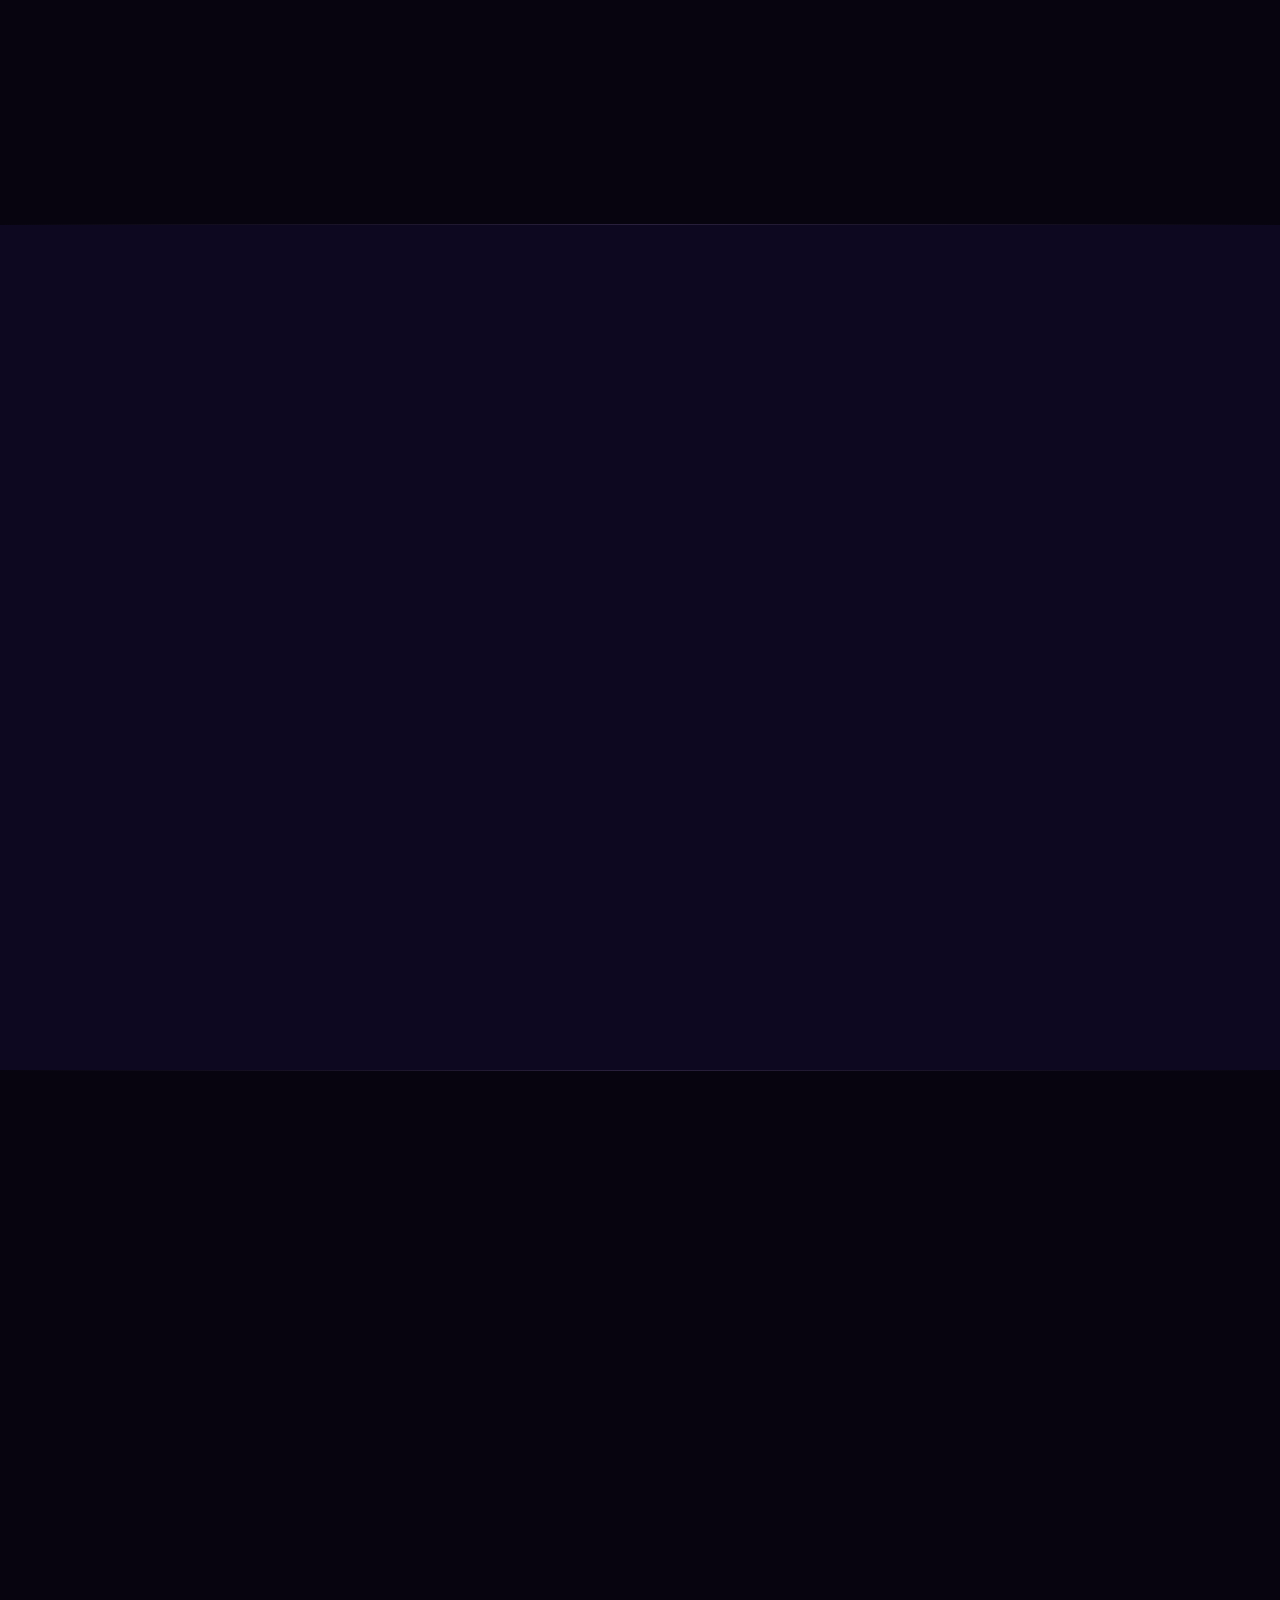
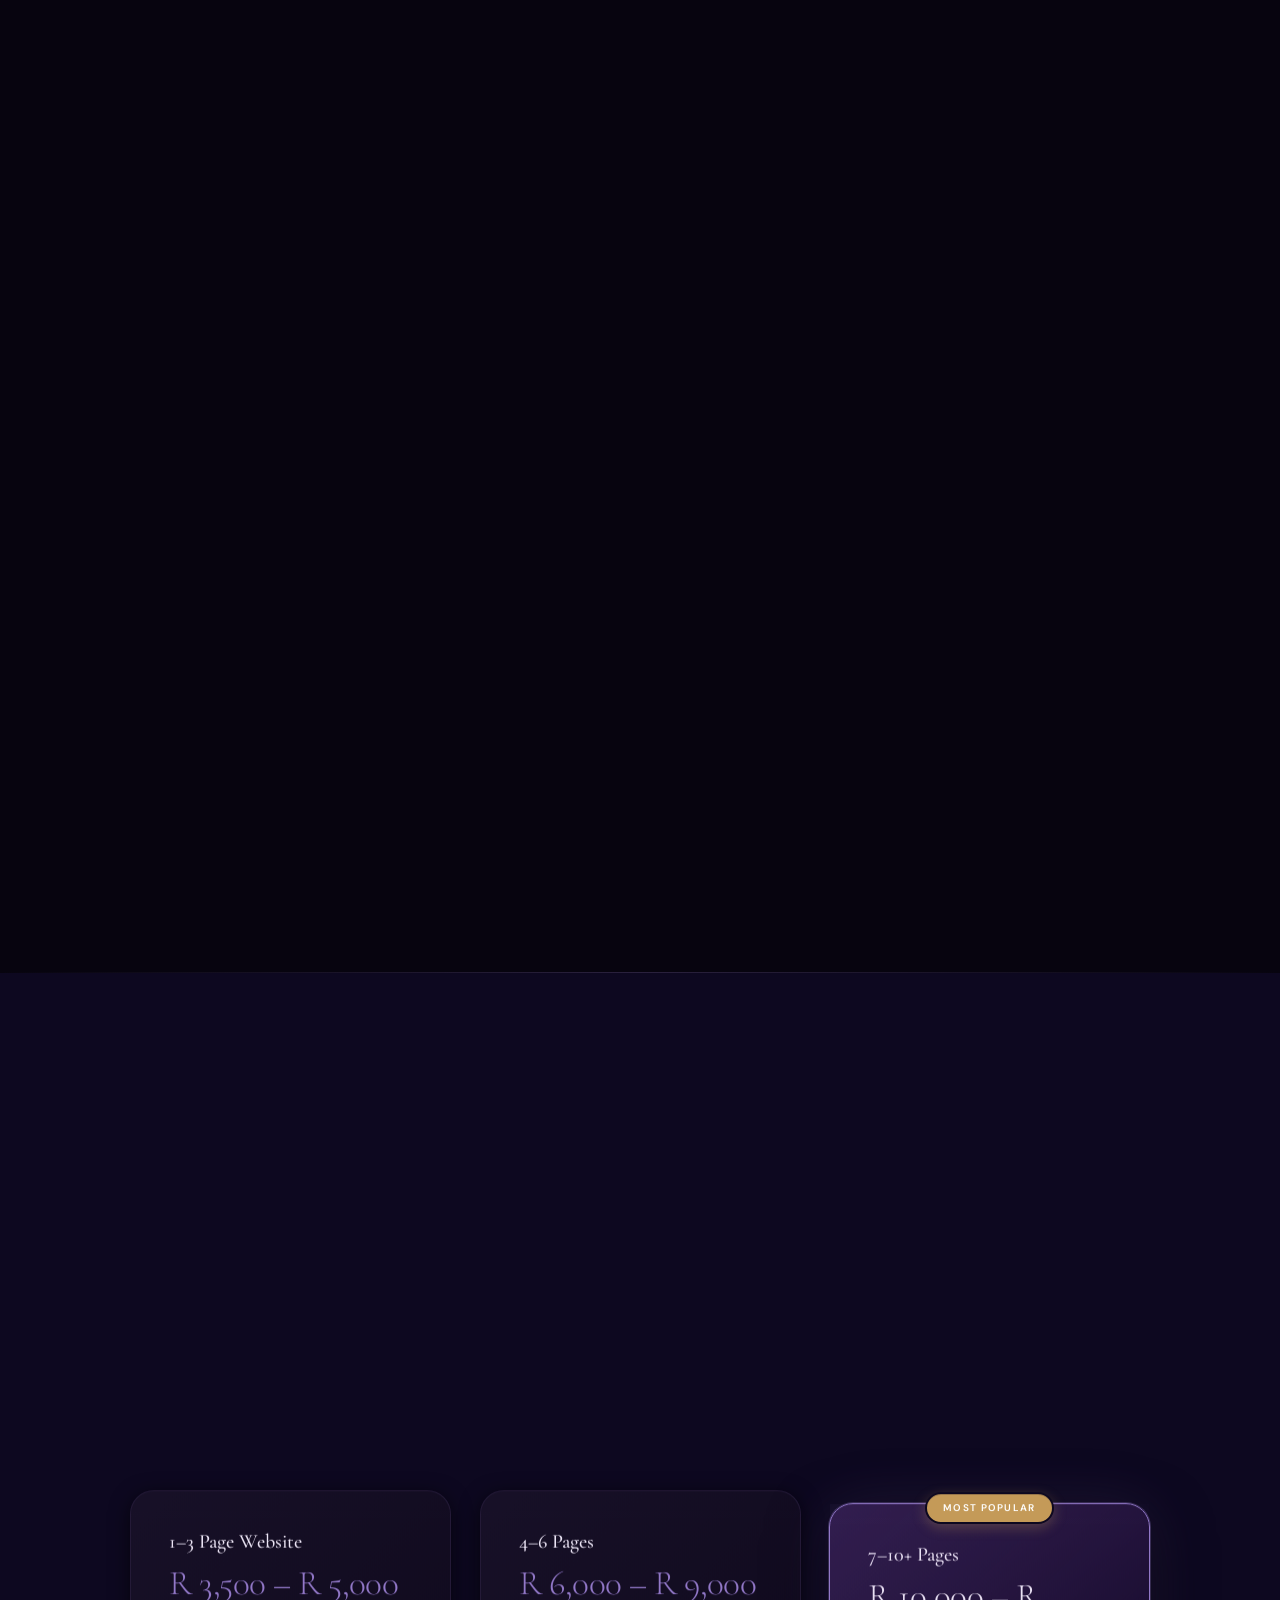
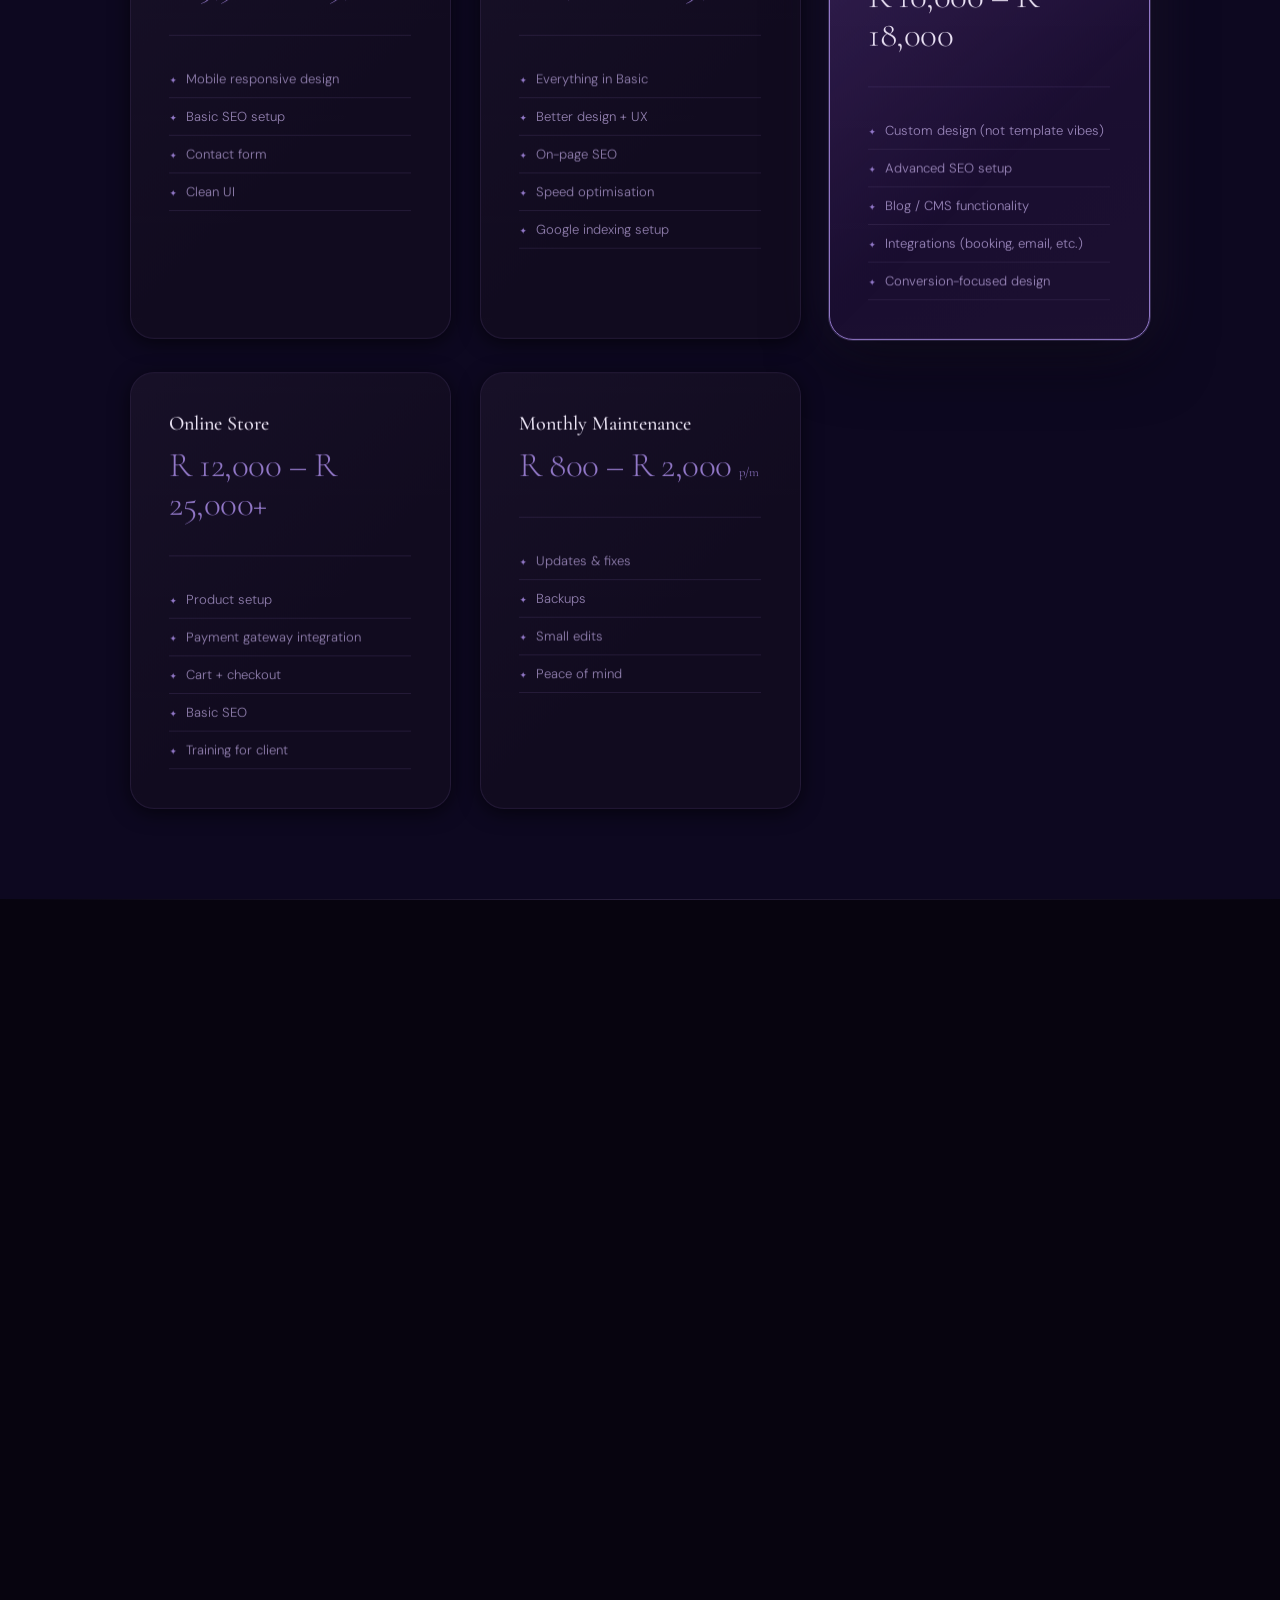
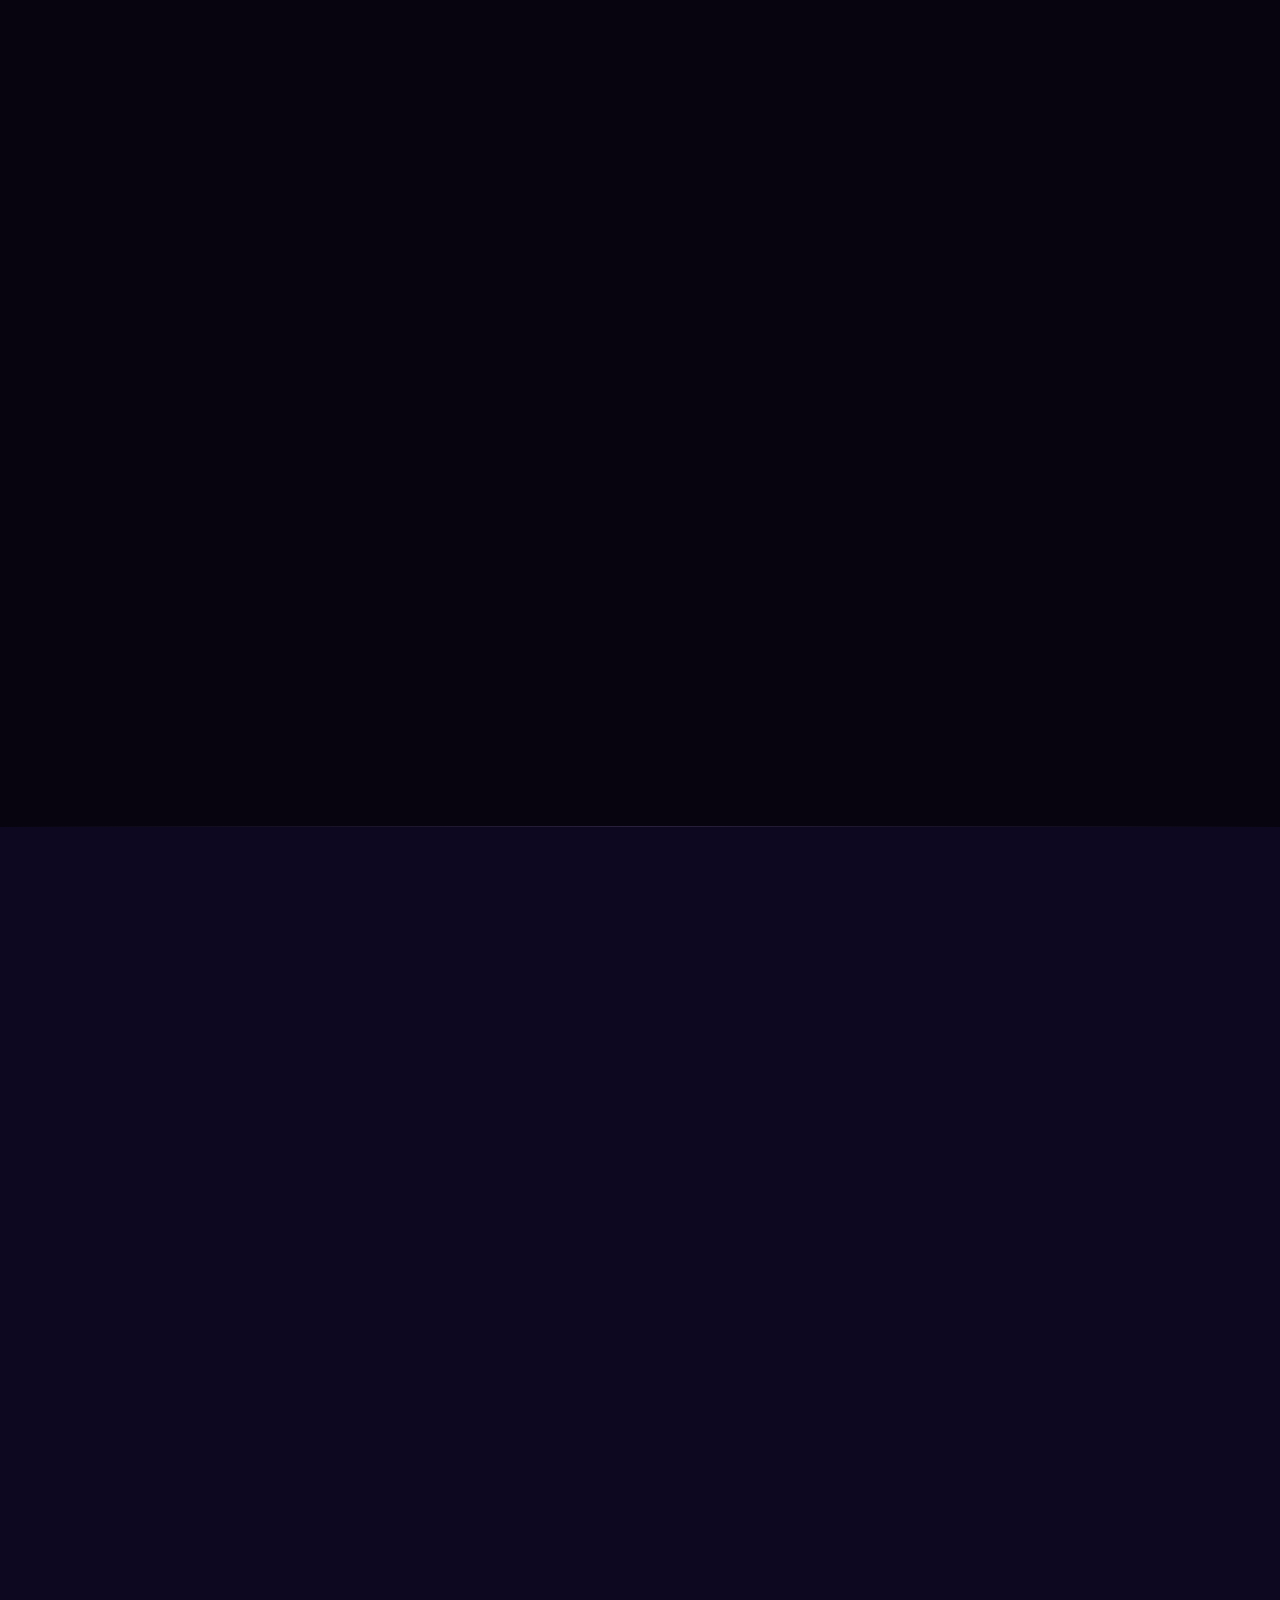
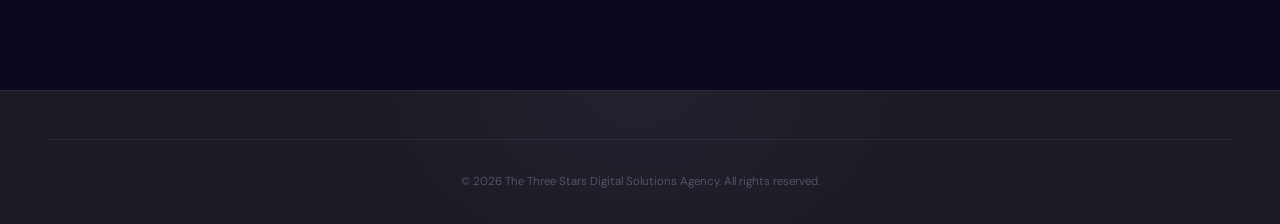
==== commit ad5641ac: "dropdown" ====
--- a/index.html
+++ b/index.html
@@ -397,6 +397,13 @@
   .pricing-filters{gap:0.6rem}
   .filter-btn{padding:0.6rem 1rem;font-size:0.7rem}
 }
+.pricing-filters-mobile{display:none;margin-bottom:2.5rem}
+.mobile-filter-select{width:100%;padding:1rem 1.2rem;border:1.5px solid var(--border);border-radius:16px;background:linear-gradient(135deg,var(--card-bg),var(--surface2));color:var(--lav-lt);font-family:'Cormorant Garamond',serif;font-size:0.95rem;letter-spacing:0.08em;text-transform:uppercase;cursor:pointer;transition:all 0.3s cubic-bezier(0.22,1,.36,1);font-weight:500;appearance:none;-webkit-appearance:none;-moz-appearance:none;background-image:url("data:image/svg+xml;charset=UTF-8,%3csvg xmlns='http://www.w3.org/2000/svg' viewBox='0 0 24 24' fill='none' stroke='%239278C8' stroke-width='2.5' stroke-linecap='round' stroke-linejoin='round'%3e%3cpolyline points='6 9 12 15 18 9'%3e%3c/polyline%3e%3c/svg%3e");background-repeat:no-repeat;background-position:right 1rem center;background-size:16px;padding-right:2.8rem;box-shadow:0 4px 16px var(--shadow)}
+.mobile-filter-select:hover{border-color:var(--lav);background:linear-gradient(135deg,rgba(146,120,200,.12),var(--surface2));box-shadow:0 8px 24px rgba(146,120,200,.25);color:var(--lav-pale)}
+.mobile-filter-select:focus{outline:none;border-color:var(--lav);box-shadow:0 0 0 3px rgba(146,120,200,.15),0 8px 24px rgba(146,120,200,.25);color:var(--lav-pale)}
+.mobile-filter-select option{background:var(--plum-soft);color:var(--lav-lt);padding:1rem 1.2rem;font-family:'Cormorant Garamond',serif;font-size:0.95rem;letter-spacing:0.08em;border-bottom:1px solid var(--border);font-weight:500}
+.mobile-filter-select option:hover{background:rgba(146,120,200,.2);color:var(--lav-pale)}
+
 @media(max-width:600px){
   #cursor{display:none}
   #cursor-ring{display:none}
@@ -404,9 +411,9 @@
   .nav-logo img{height:44px}
   .team-grid{grid-template-columns:1fr;max-width:360px;margin:0 auto}
   .services-grid{grid-template-columns:1fr}
-  .pricing-grid{grid-template-columns:1fr}
-  .pricing-filters{flex-direction:column;align-items:stretch;gap:0.5rem}
-  .filter-btn{width:100%;padding:0.7rem 1rem;font-size:0.7rem}
+  .pricing-grid{grid-template-columns:1fr;margin-top:2rem}
+  .pricing-filters{display:none}
+  .pricing-filters-mobile{display:block}
   .portfolio-grid{grid-template-columns:1fr}
   .reviews-grid{grid-template-columns:1fr}
   .fr{grid-template-columns:1fr}
@@ -659,13 +666,24 @@
     <h2 class="title r">Simple, honest <em>pricing</em></h2>
     <p class="subtitle r" style="margin-bottom:3rem">Our pricing is tailored to each project. Reach out and we'll put together a quote for you.</p>
     
-    <!-- Pricing Filter Buttons -->
+    <!-- Pricing Filter Buttons (Desktop) -->
     <div class="pricing-filters r">
       <button class="filter-btn active" data-service="web-design">Web Design & Development</button>
       <button class="filter-btn" data-service="branding">Branding & Identity</button>
       <button class="filter-btn" data-service="print-design">Print & Digital Design</button>
       <button class="filter-btn" data-service="social-media">Social Media Management</button>
       <button class="filter-btn" data-service="social-content">Social Media Content</button>
+    </div>
+
+    <!-- Pricing Filter Dropdown (Mobile) -->
+    <div class="pricing-filters-mobile r">
+      <select class="mobile-filter-select" id="mobileFilterSelect">
+        <option value="web-design">Web Design & Development</option>
+        <option value="branding">Branding & Identity</option>
+        <option value="print-design">Print & Digital Design</option>
+        <option value="social-media">Social Media Management</option>
+        <option value="social-content">Social Media Content</option>
+      </select>
     </div>
 
     <div class="pricing-grid" id="pricingGrid">
@@ -1403,32 +1421,46 @@
 ════════════════════════════════════════ */
 const filterBtns = document.querySelectorAll('.filter-btn');
 const pricingCards = document.querySelectorAll('.pr-card');
+const mobileFilterSelect = document.getElementById('mobileFilterSelect');
+
+function filterPricing(service) {
+  // Update active button (desktop)
+  filterBtns.forEach(b => b.classList.remove('active'));
+  const activeBtn = document.querySelector(`[data-service="${service}"]`);
+  if(activeBtn) activeBtn.classList.add('active');
+  
+  // Update mobile select
+  if(mobileFilterSelect) mobileFilterSelect.value = service;
+  
+  // Filter cards with animation
+  pricingCards.forEach(card => {
+    const cardService = card.getAttribute('data-service');
+    if(cardService === service) {
+      card.style.display = 'flex';
+      setTimeout(() => {
+        card.style.opacity = '1';
+      }, 10);
+    } else {
+      card.style.opacity = '0';
+      setTimeout(() => {
+        card.style.display = 'none';
+      }, 300);
+    }
+  });
+}
 
 filterBtns.forEach(btn => {
   btn.addEventListener('click', function() {
     const service = this.getAttribute('data-service');
-    
-    // Update active button
-    filterBtns.forEach(b => b.classList.remove('active'));
-    this.classList.add('active');
-    
-    // Filter cards with animation
-    pricingCards.forEach(card => {
-      const cardService = card.getAttribute('data-service');
-      if(cardService === service) {
-        card.style.display = 'flex';
-        setTimeout(() => {
-          card.style.opacity = '1';
-        }, 10);
-      } else {
-        card.style.opacity = '0';
-        setTimeout(() => {
-          card.style.display = 'none';
-        }, 300);
-      }
-    });
+    filterPricing(service);
   });
 });
+
+if(mobileFilterSelect) {
+  mobileFilterSelect.addEventListener('change', function() {
+    filterPricing(this.value);
+  });
+}
 
 /* ════════════════════════════════════════
    CONTACT FORM REDIRECT
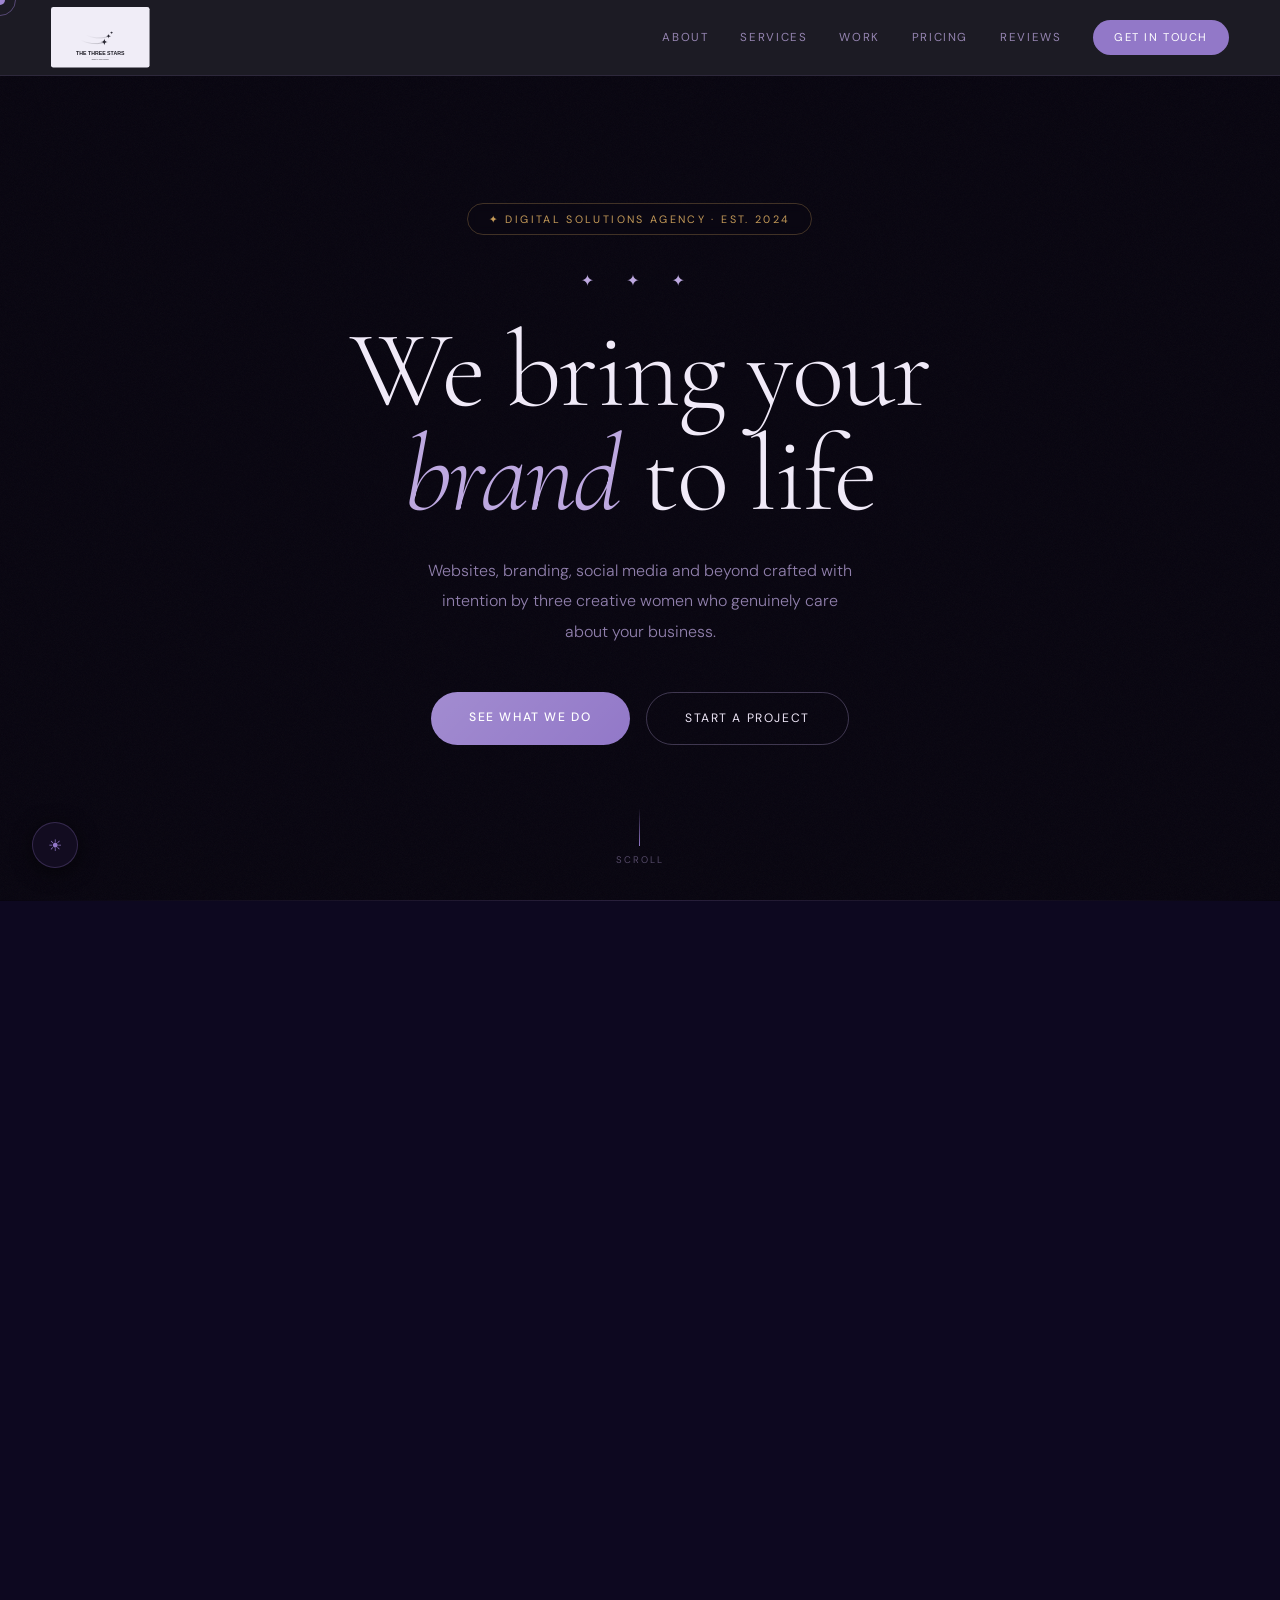
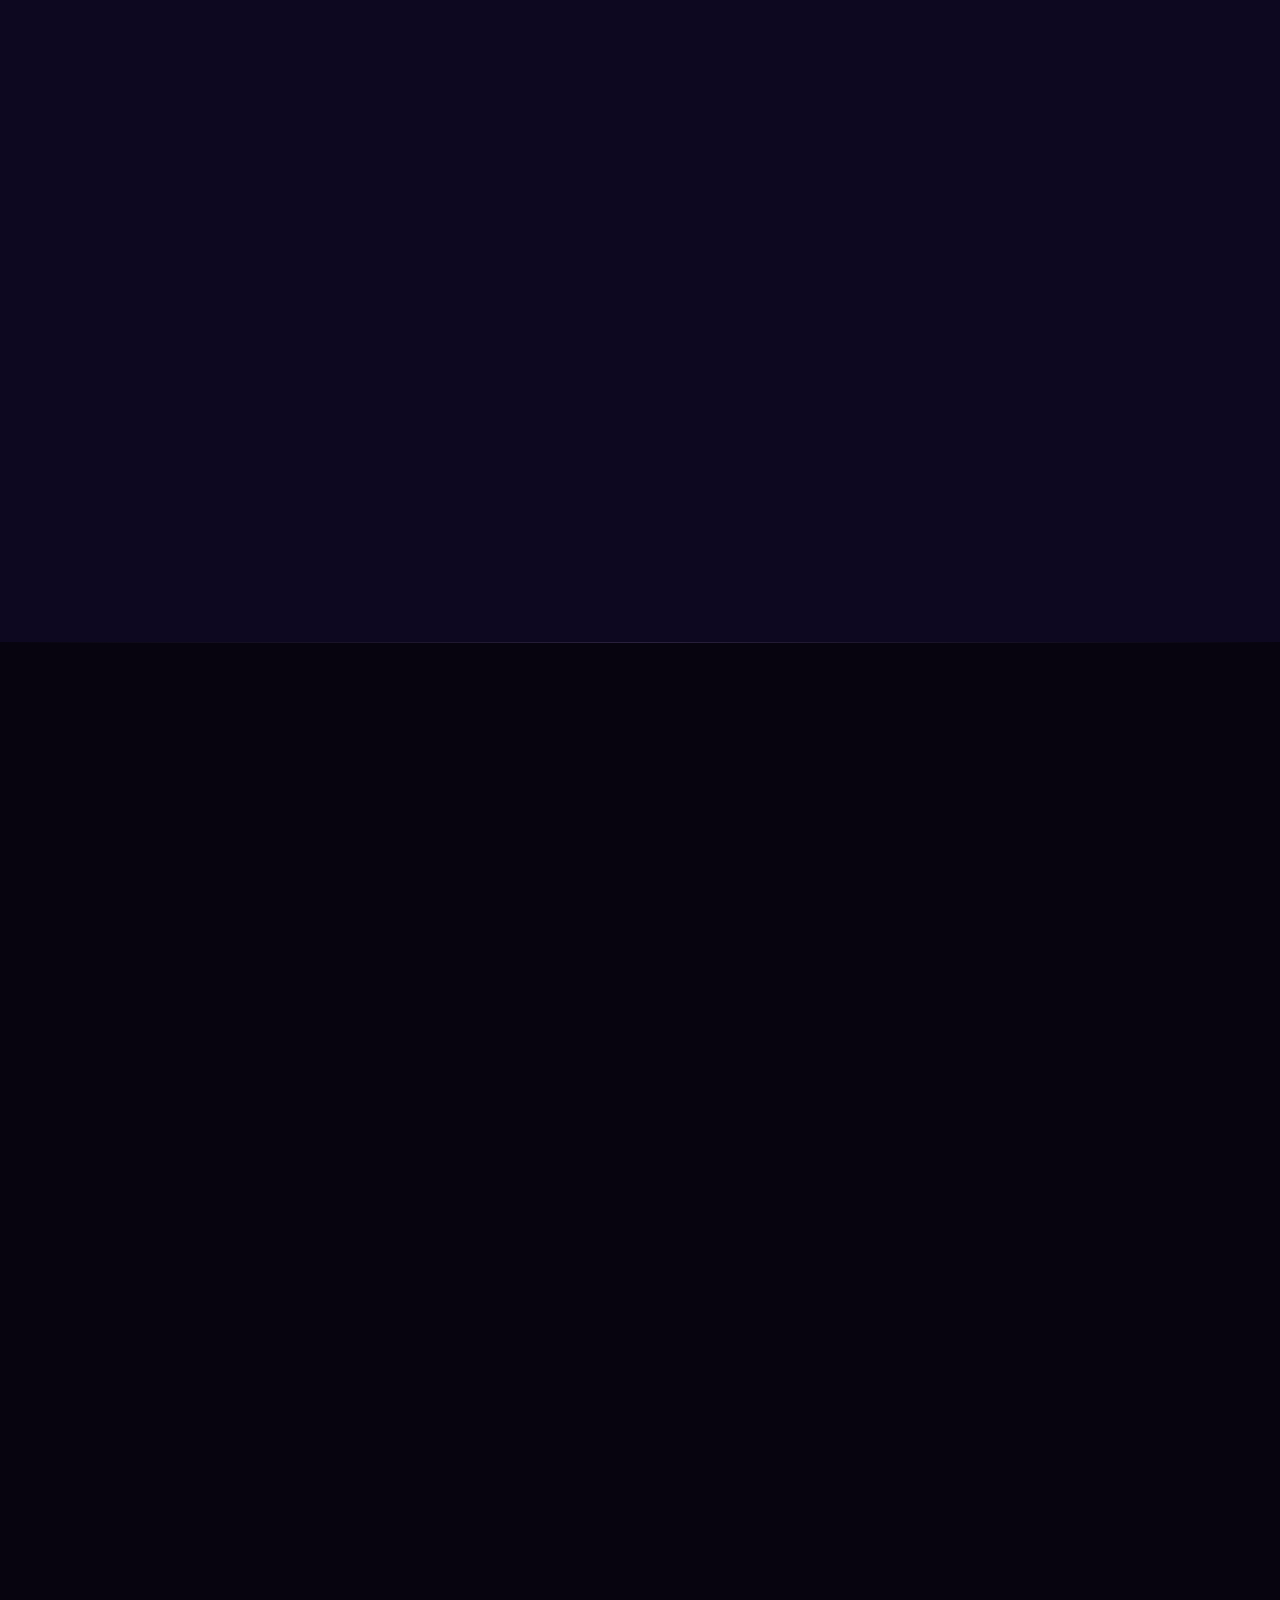
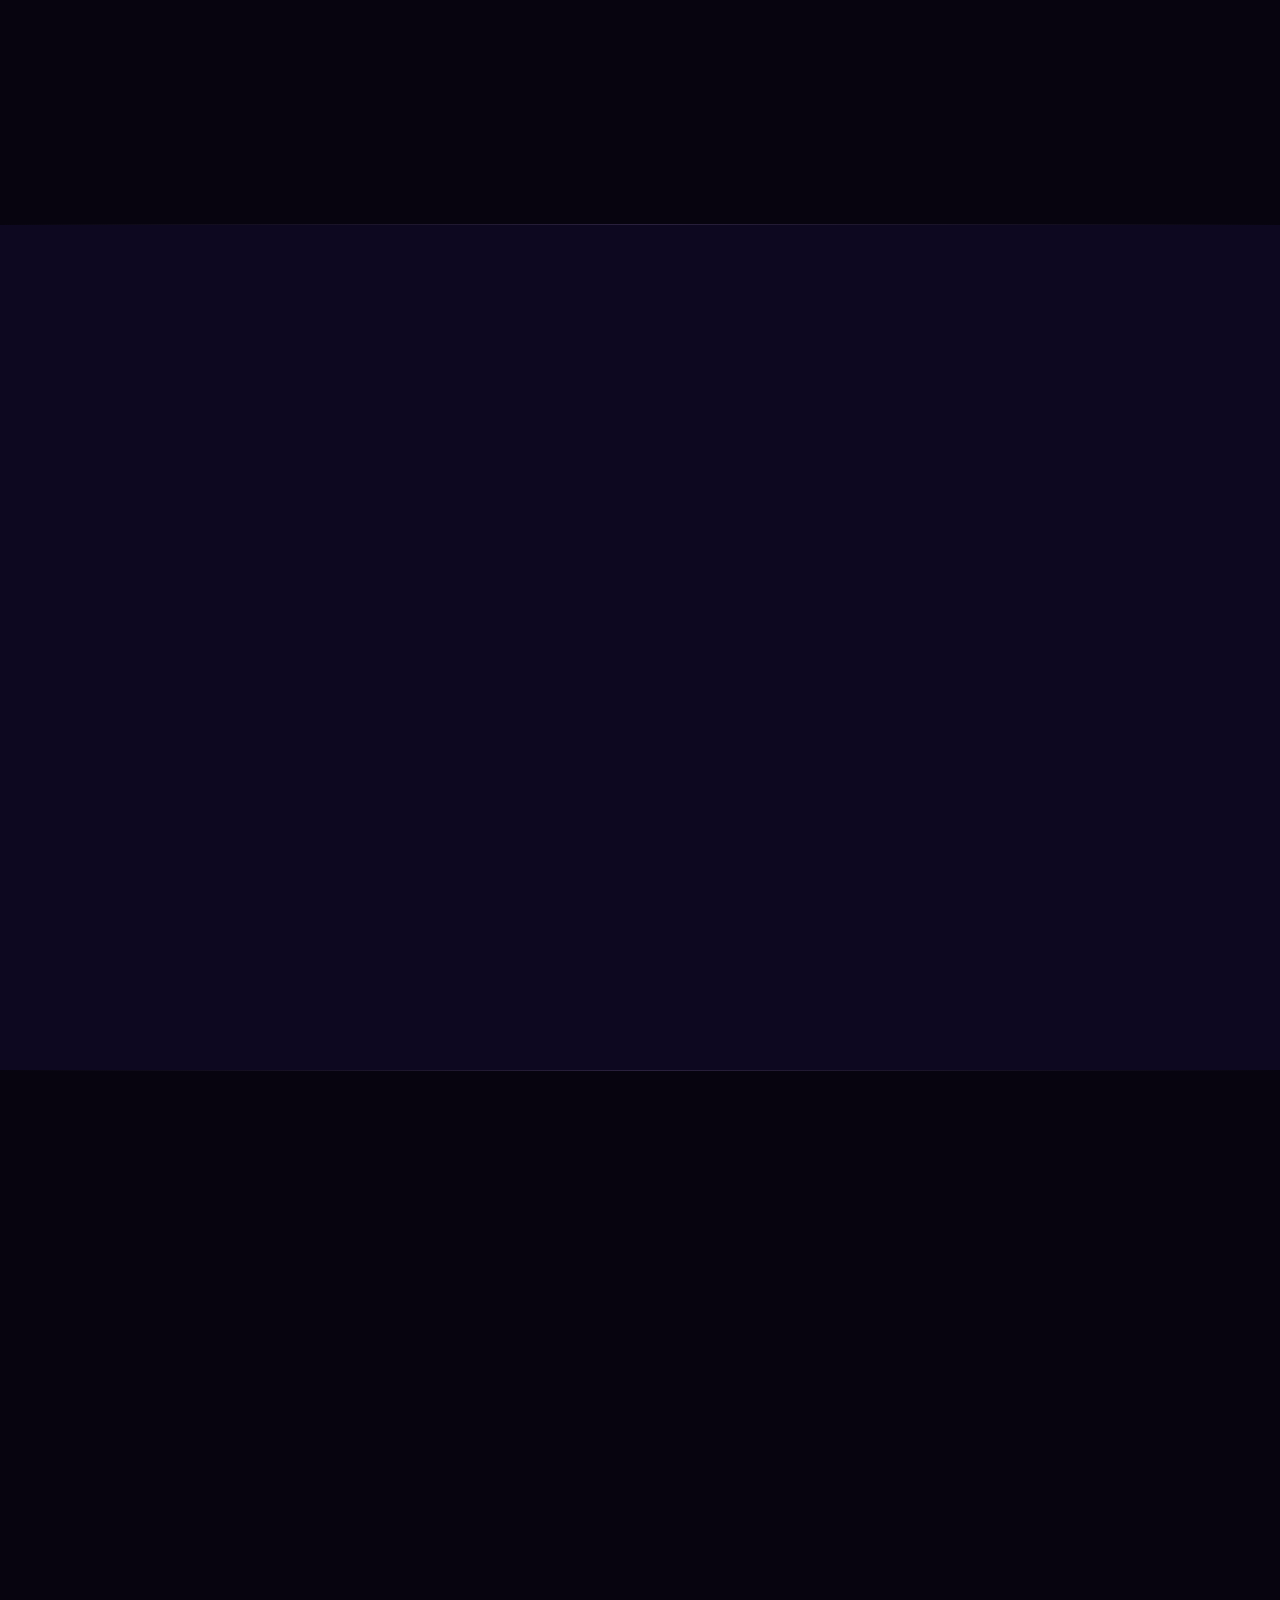
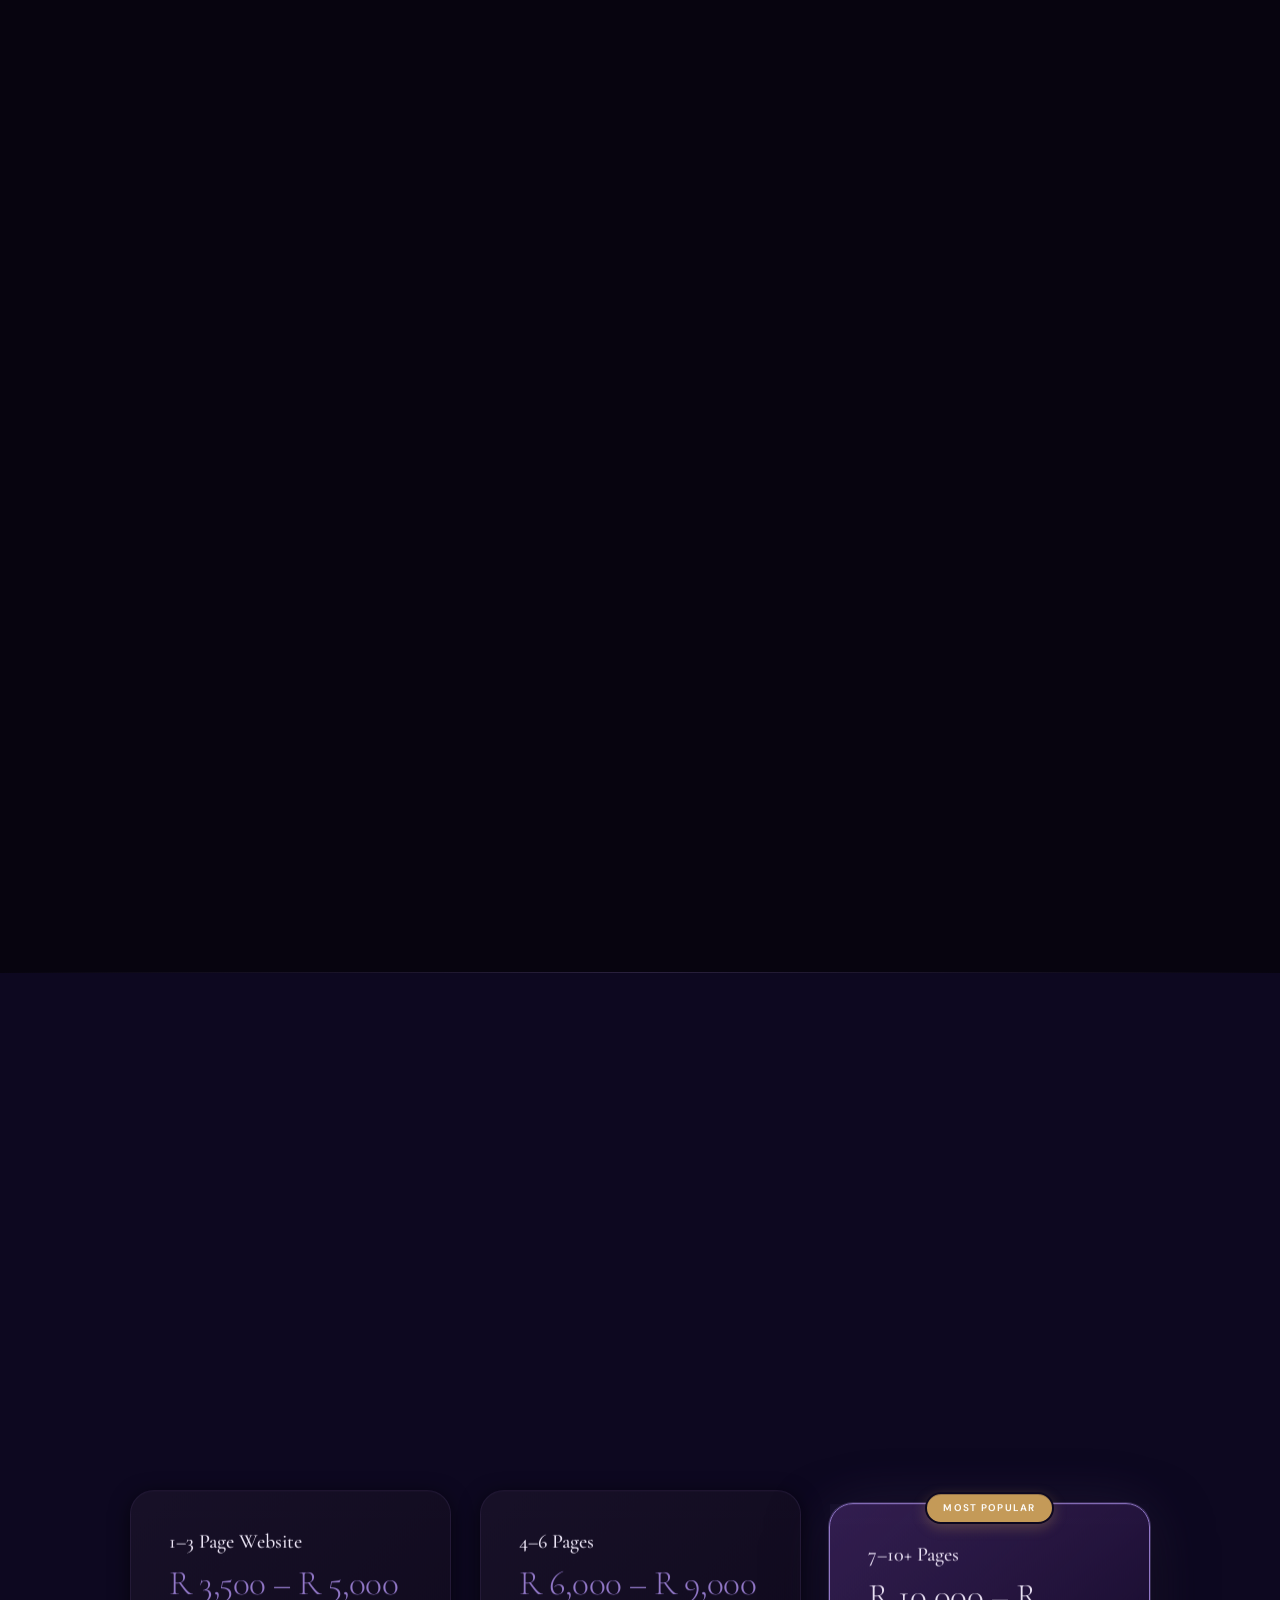
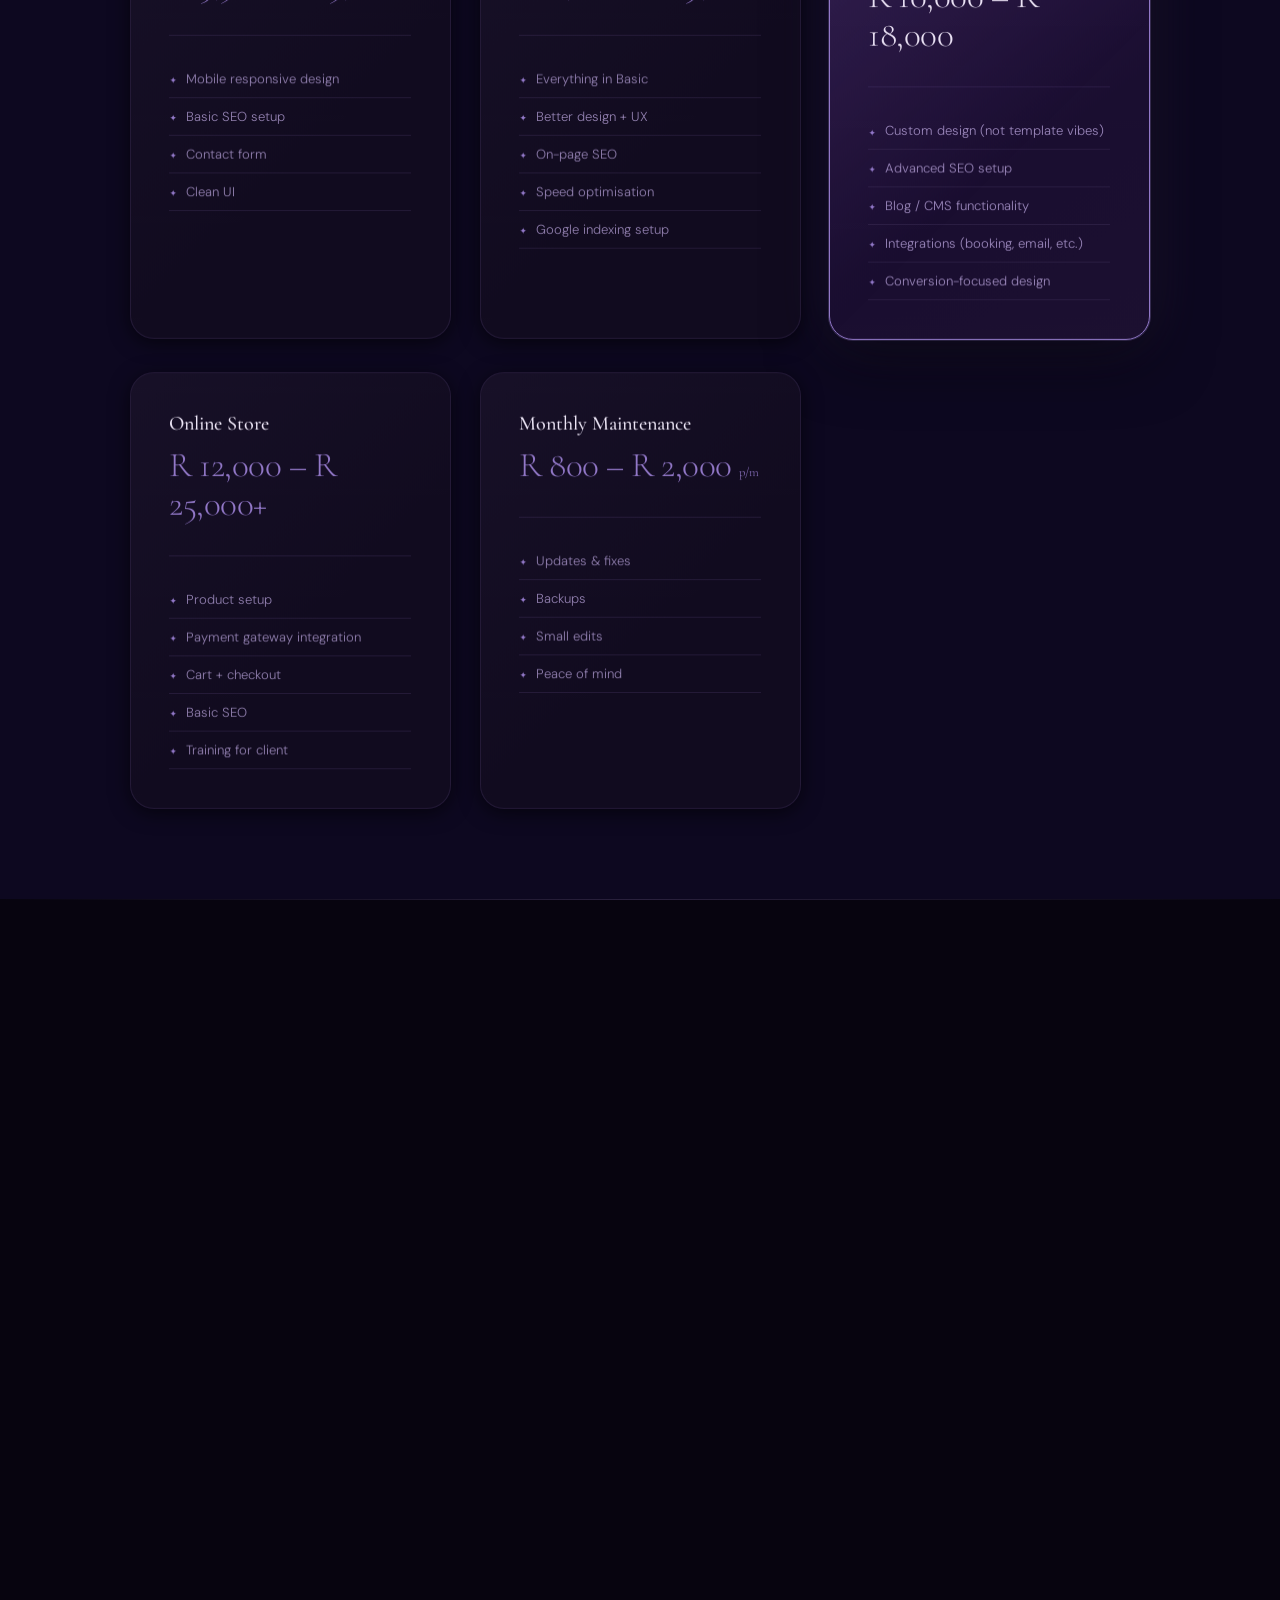
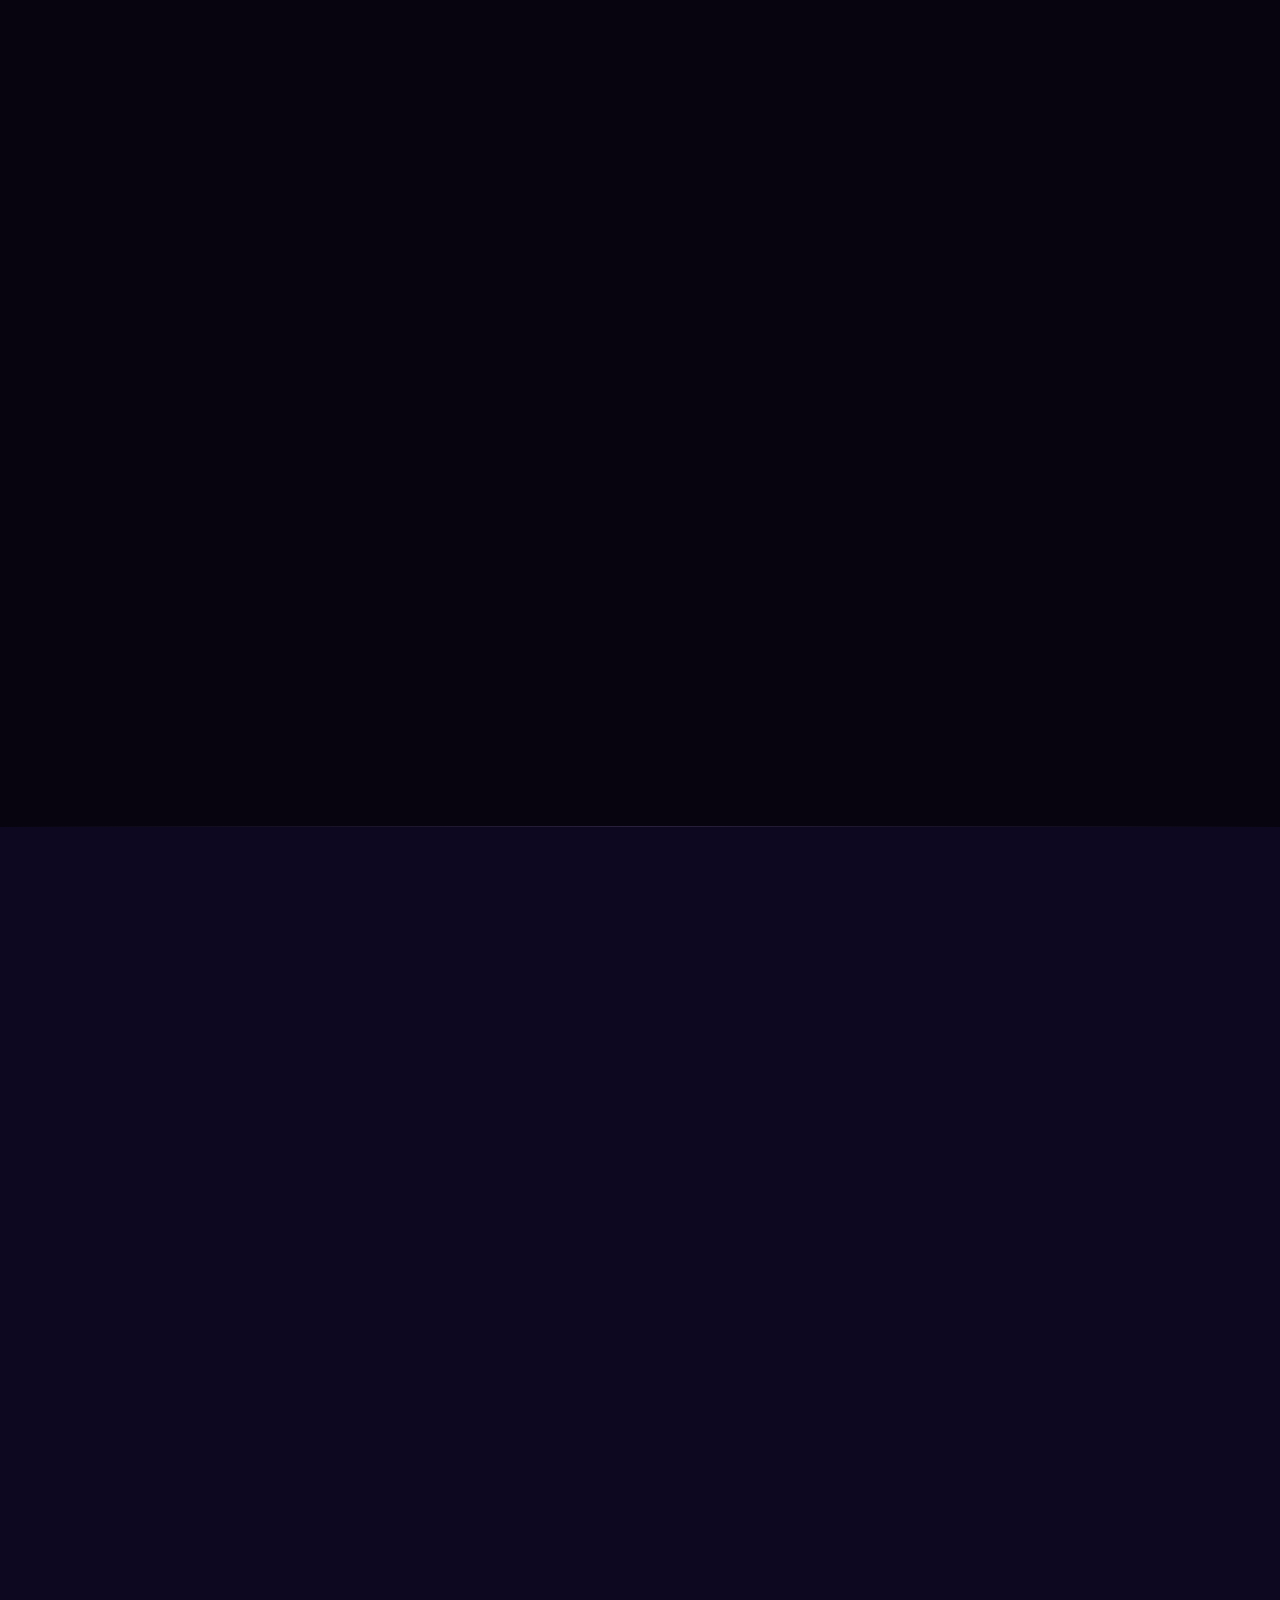
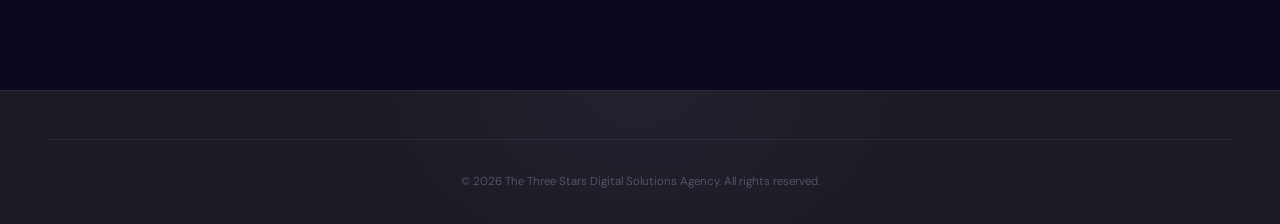
==== commit 70f0c3c7: "minor changes" ====
--- a/index.html
+++ b/index.html
@@ -403,6 +403,11 @@
 .mobile-filter-select:focus{outline:none;border-color:var(--lav);box-shadow:0 0 0 3px rgba(146,120,200,.15),0 8px 24px rgba(146,120,200,.25);color:var(--lav-pale)}
 .mobile-filter-select option{background:var(--plum-soft);color:var(--lav-lt);padding:1rem 1.2rem;font-family:'Cormorant Garamond',serif;font-size:0.95rem;letter-spacing:0.08em;border-bottom:1px solid var(--border);font-weight:500}
 .mobile-filter-select option:hover{background:rgba(146,120,200,.2);color:var(--lav-pale)}
+[data-theme="light"] .mobile-filter-select{background:linear-gradient(135deg,#FFFFFF,#F5F0FC);color:#170D27;color-scheme:light}
+[data-theme="light"] .mobile-filter-select:hover{background:linear-gradient(135deg,#F5F0FC,#EDE5F6);color:#170D27}
+[data-theme="light"] .mobile-filter-select:focus{background:linear-gradient(135deg,#FFFFFF,#F5F0FC);color:#170D27}
+[data-theme="light"] .mobile-filter-select option{background:#FFFFFF;color:#170D27}
+[data-theme="light"] .mobile-filter-select option:checked{background:#7C61B8;color:#FFFFFF}
 
 @media(max-width:600px){
   #cursor{display:none}
